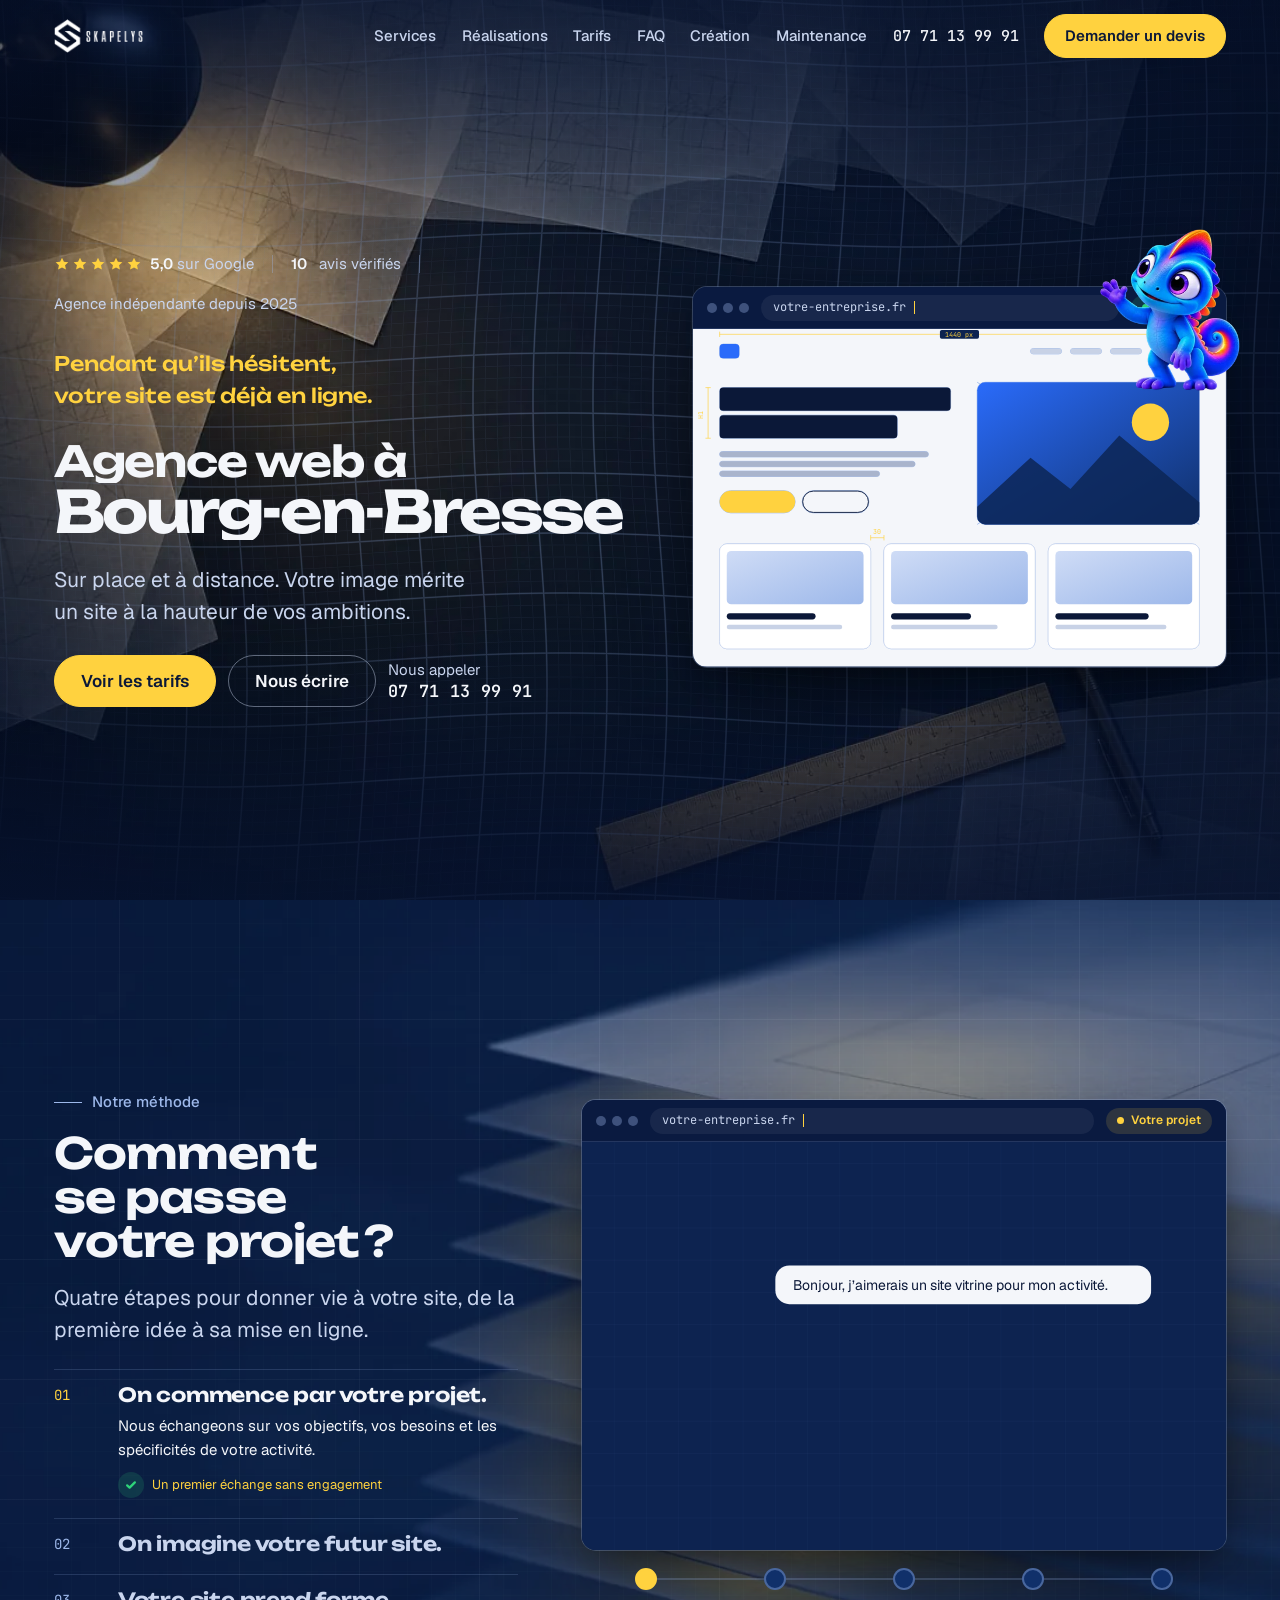
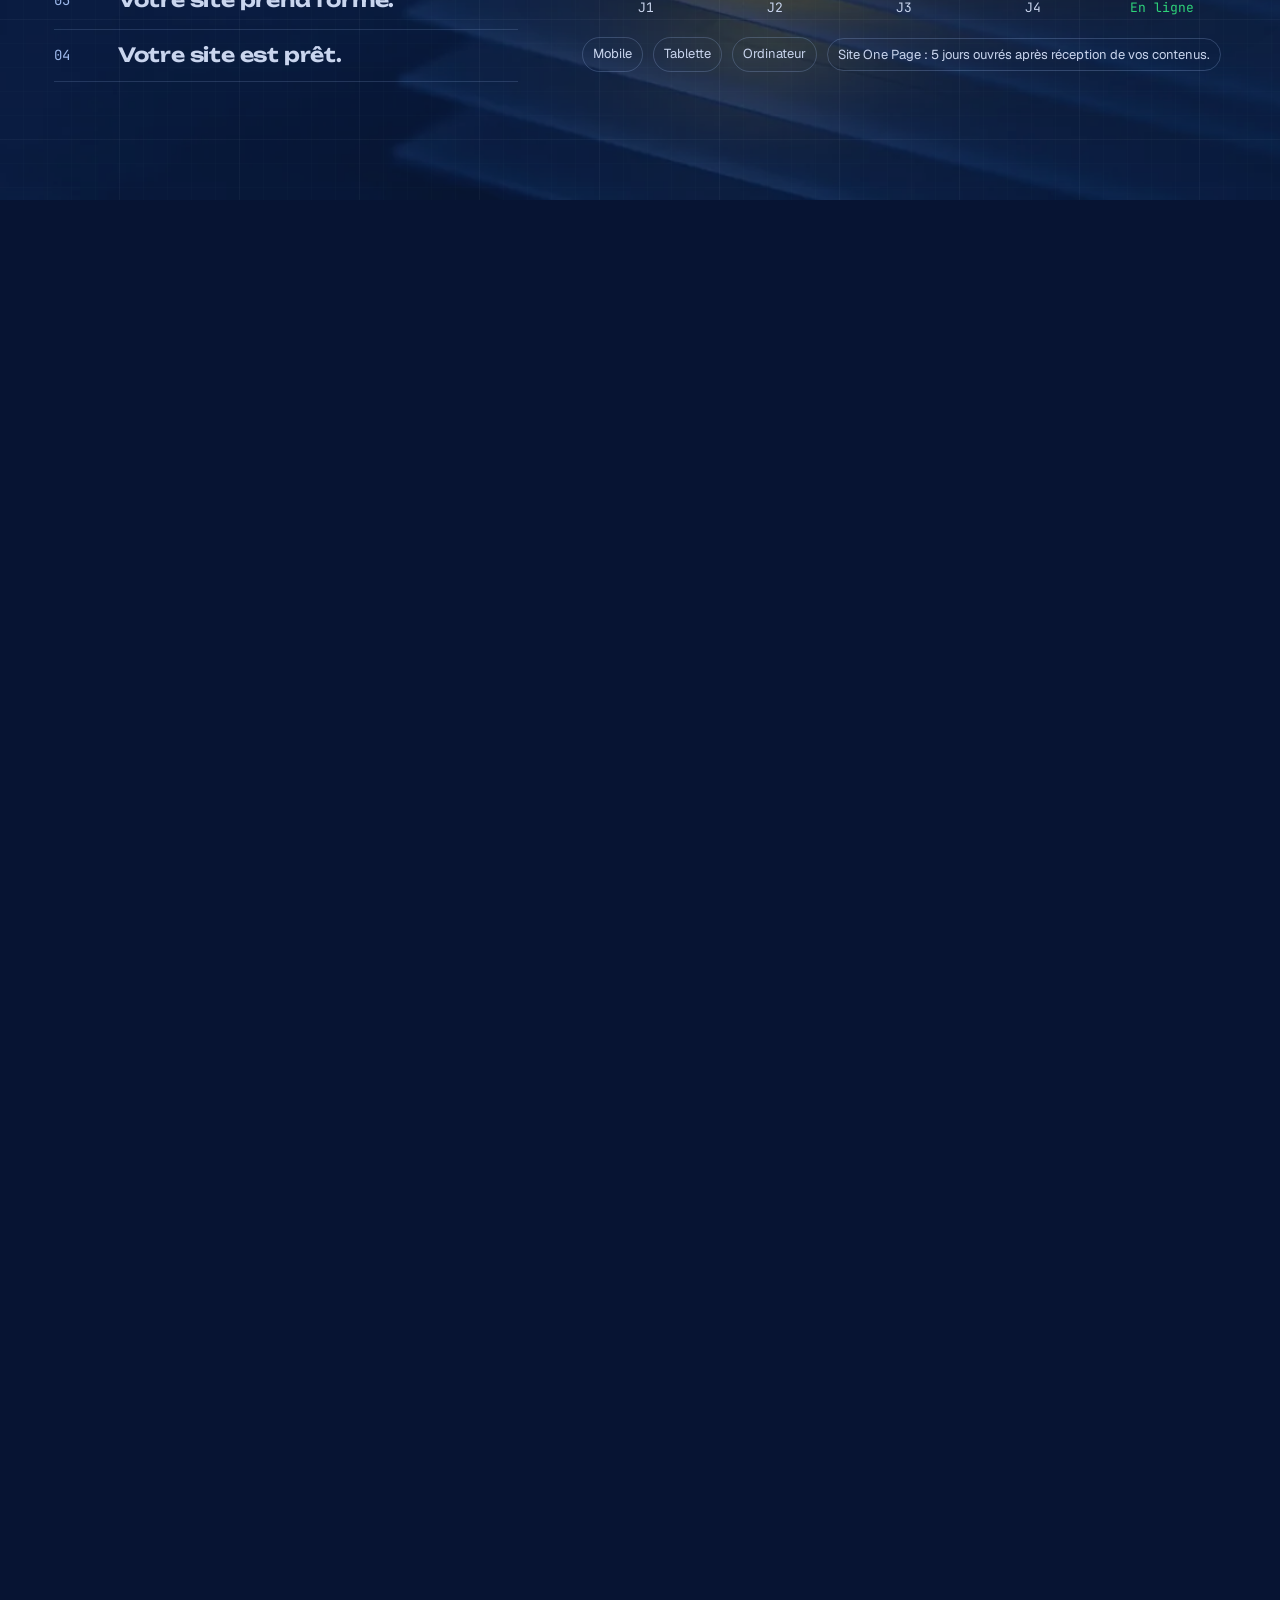
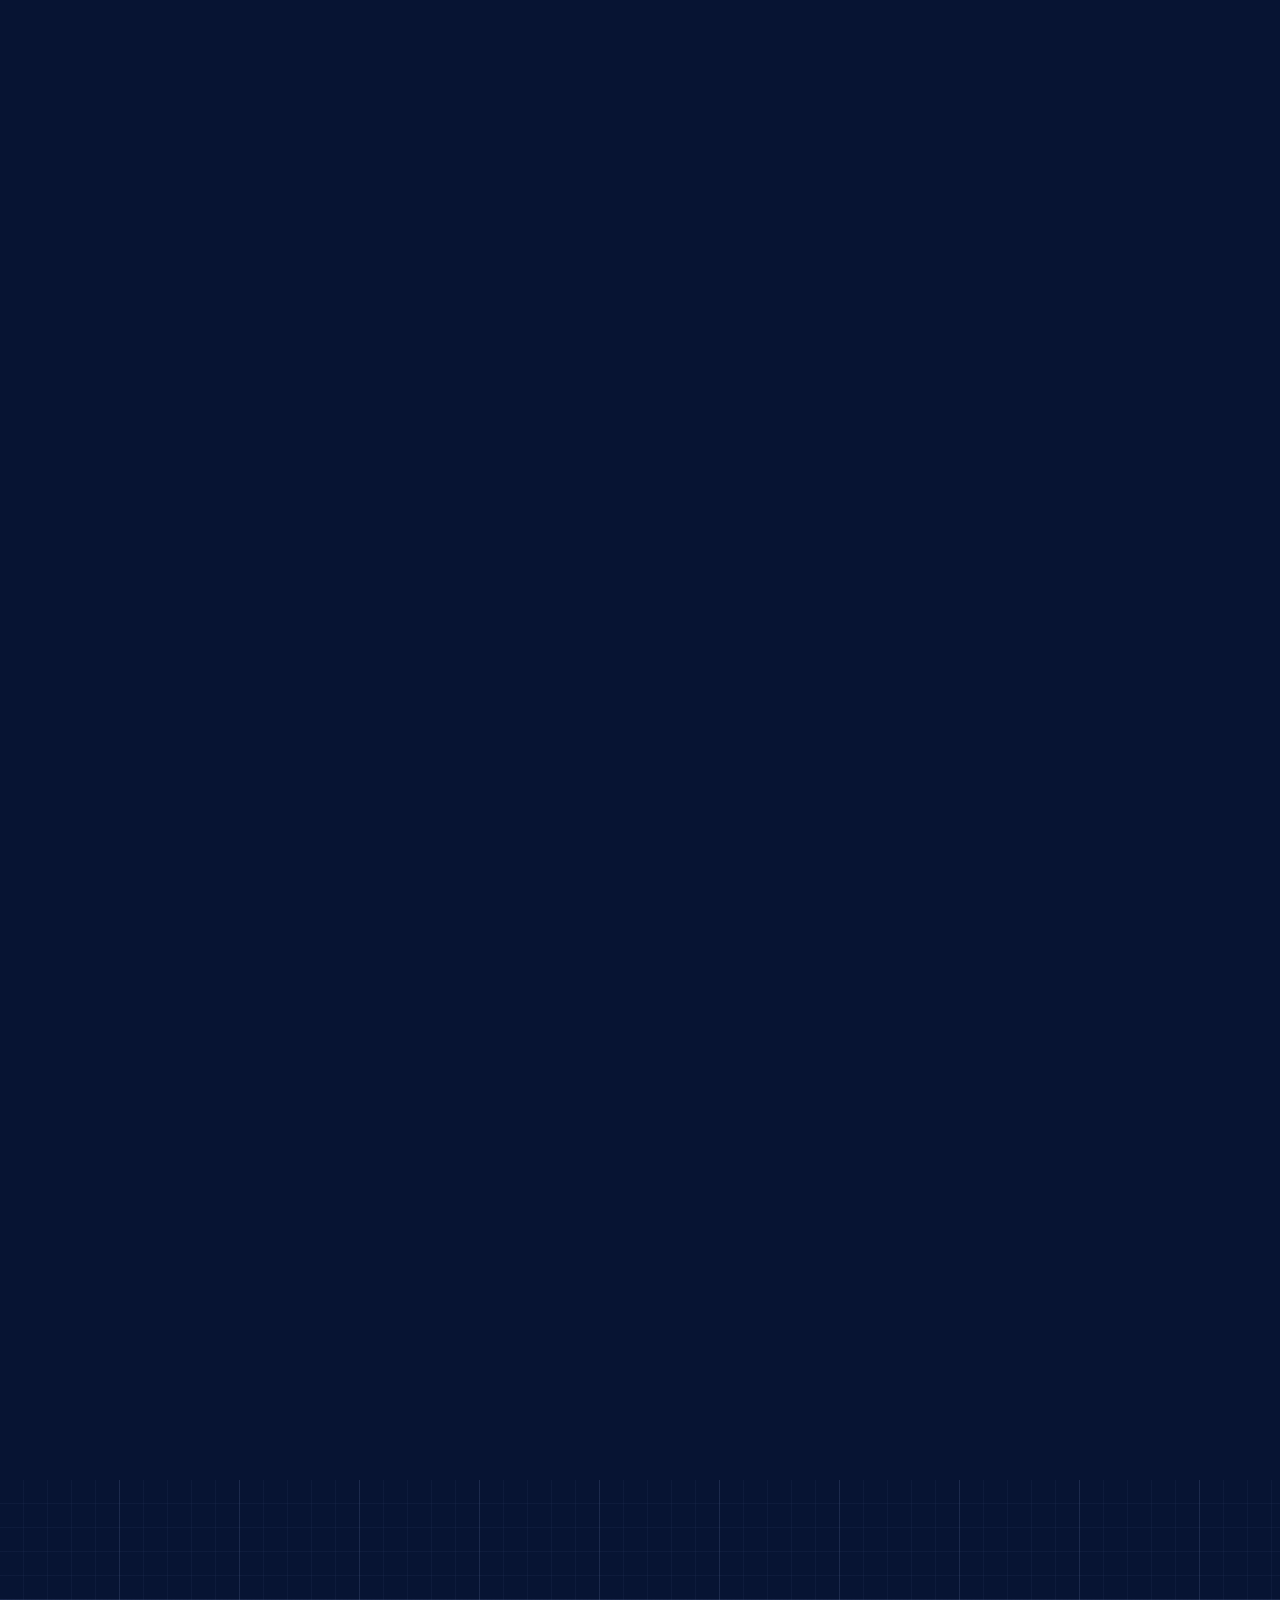
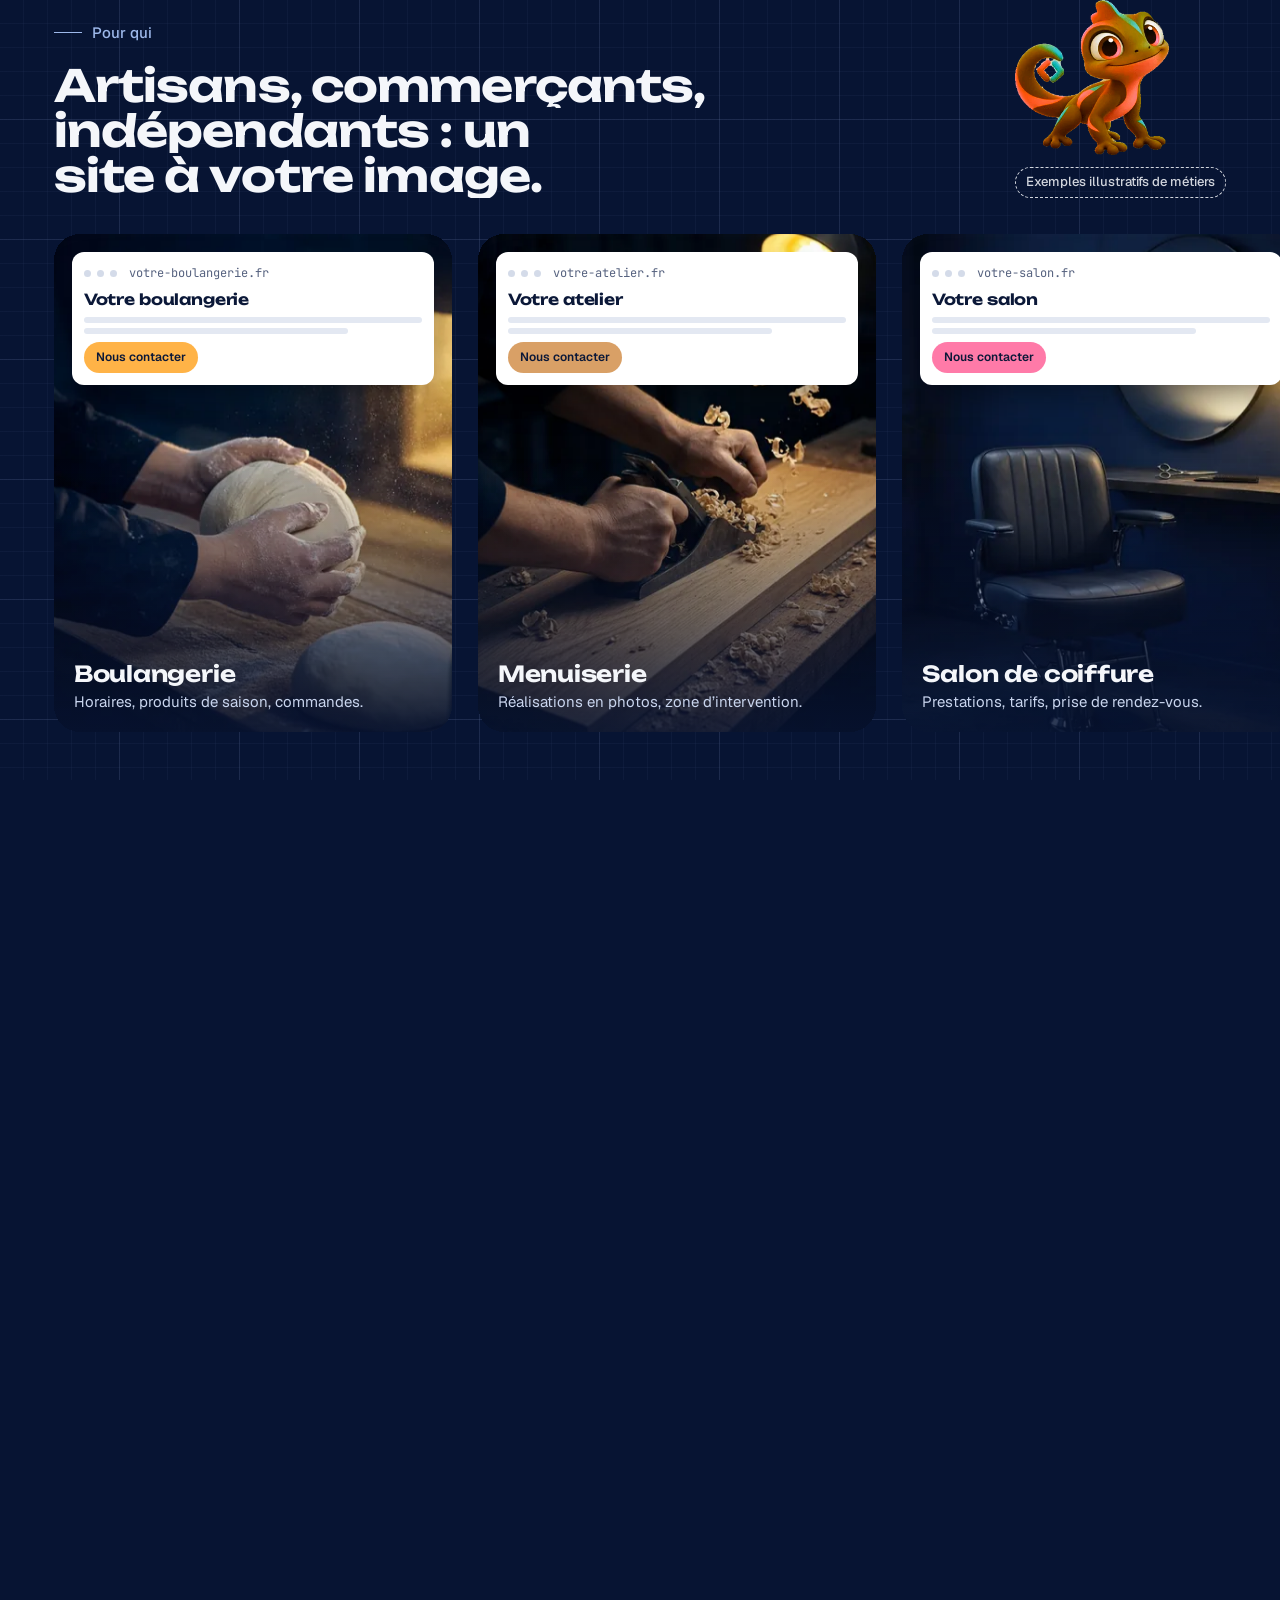
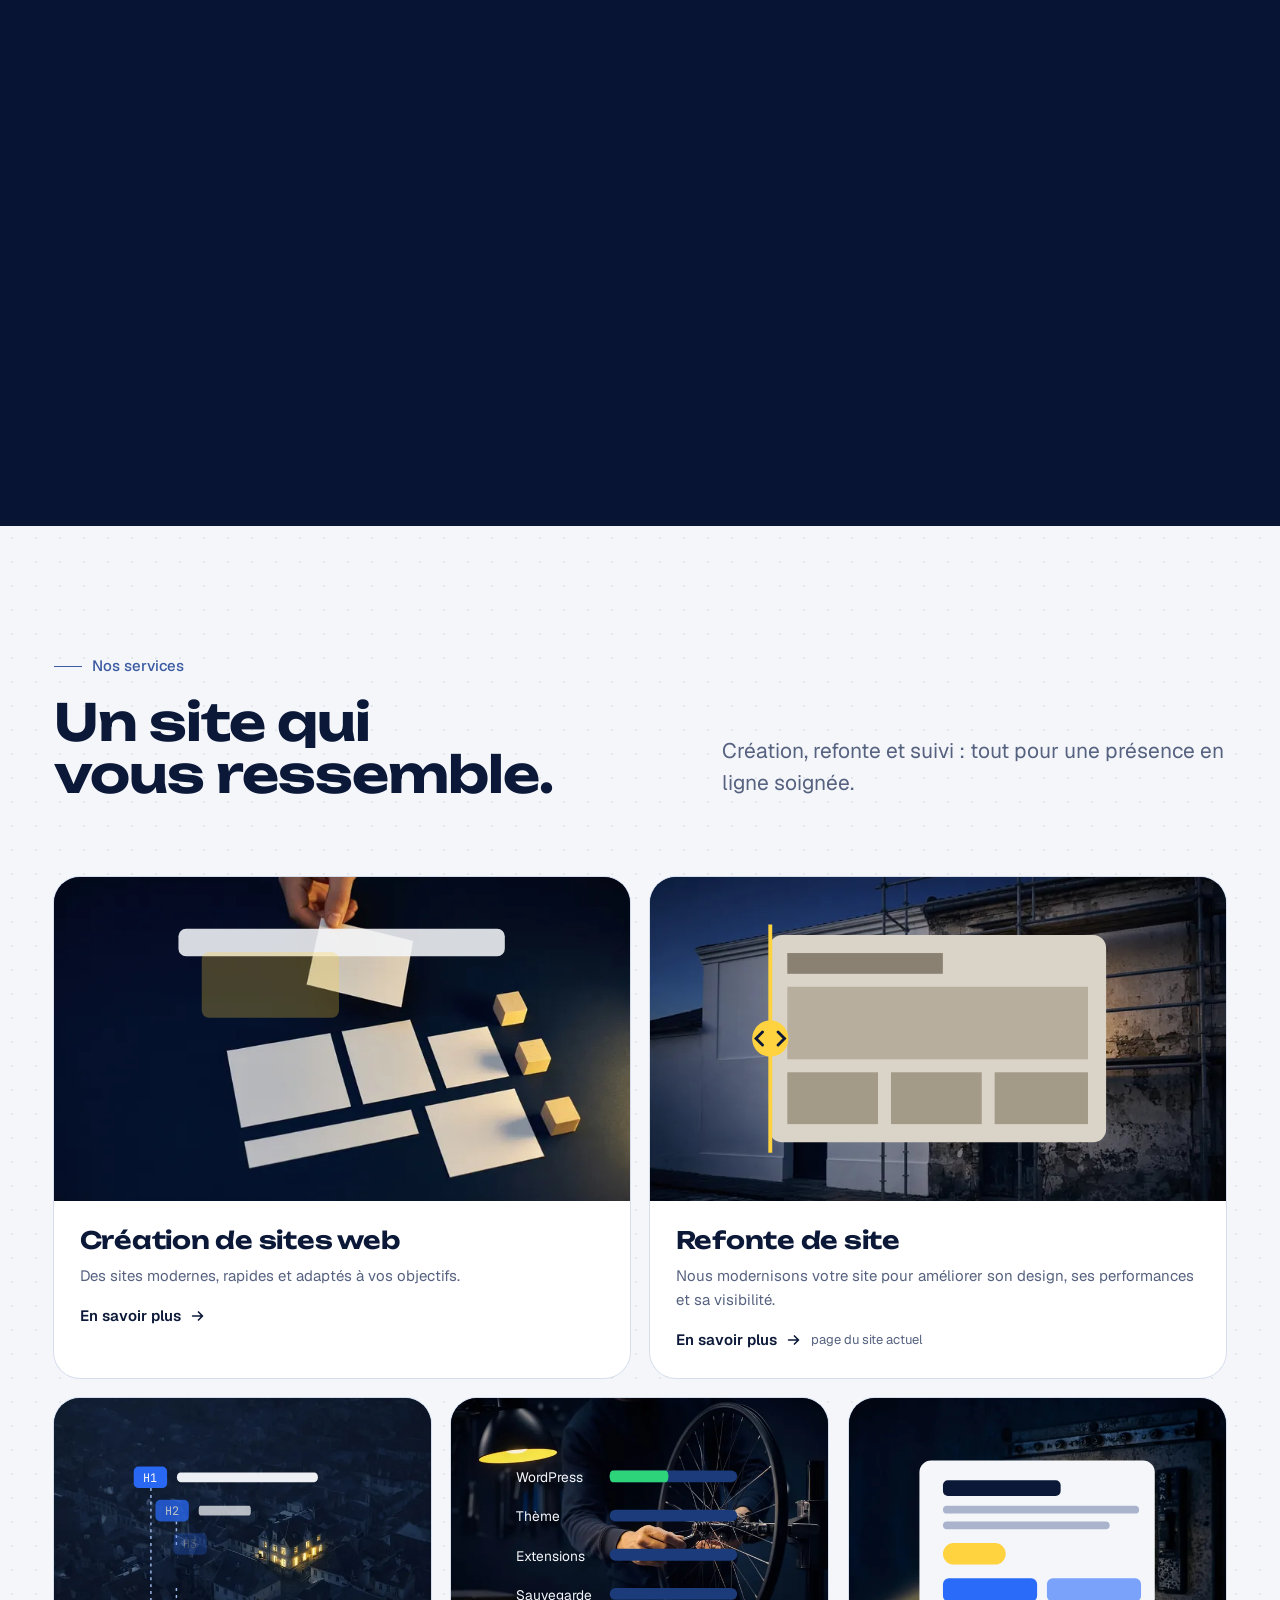
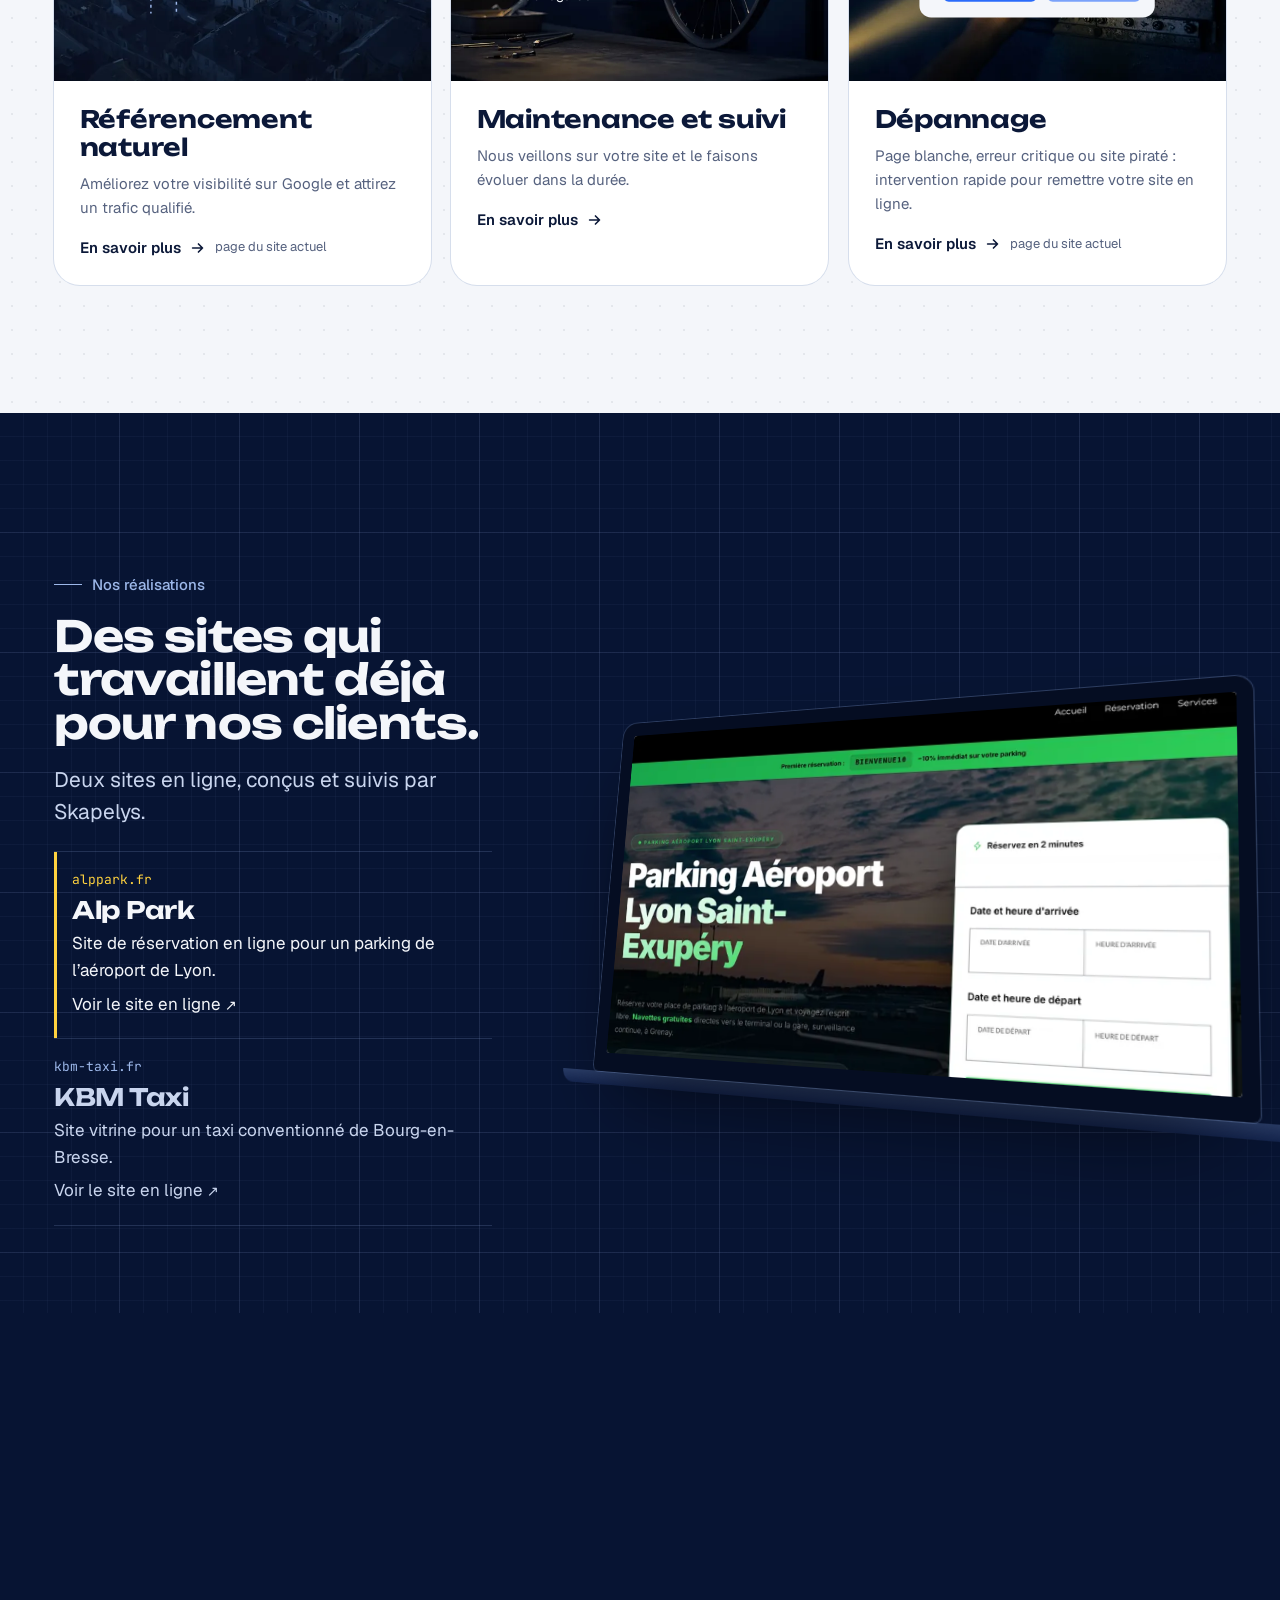
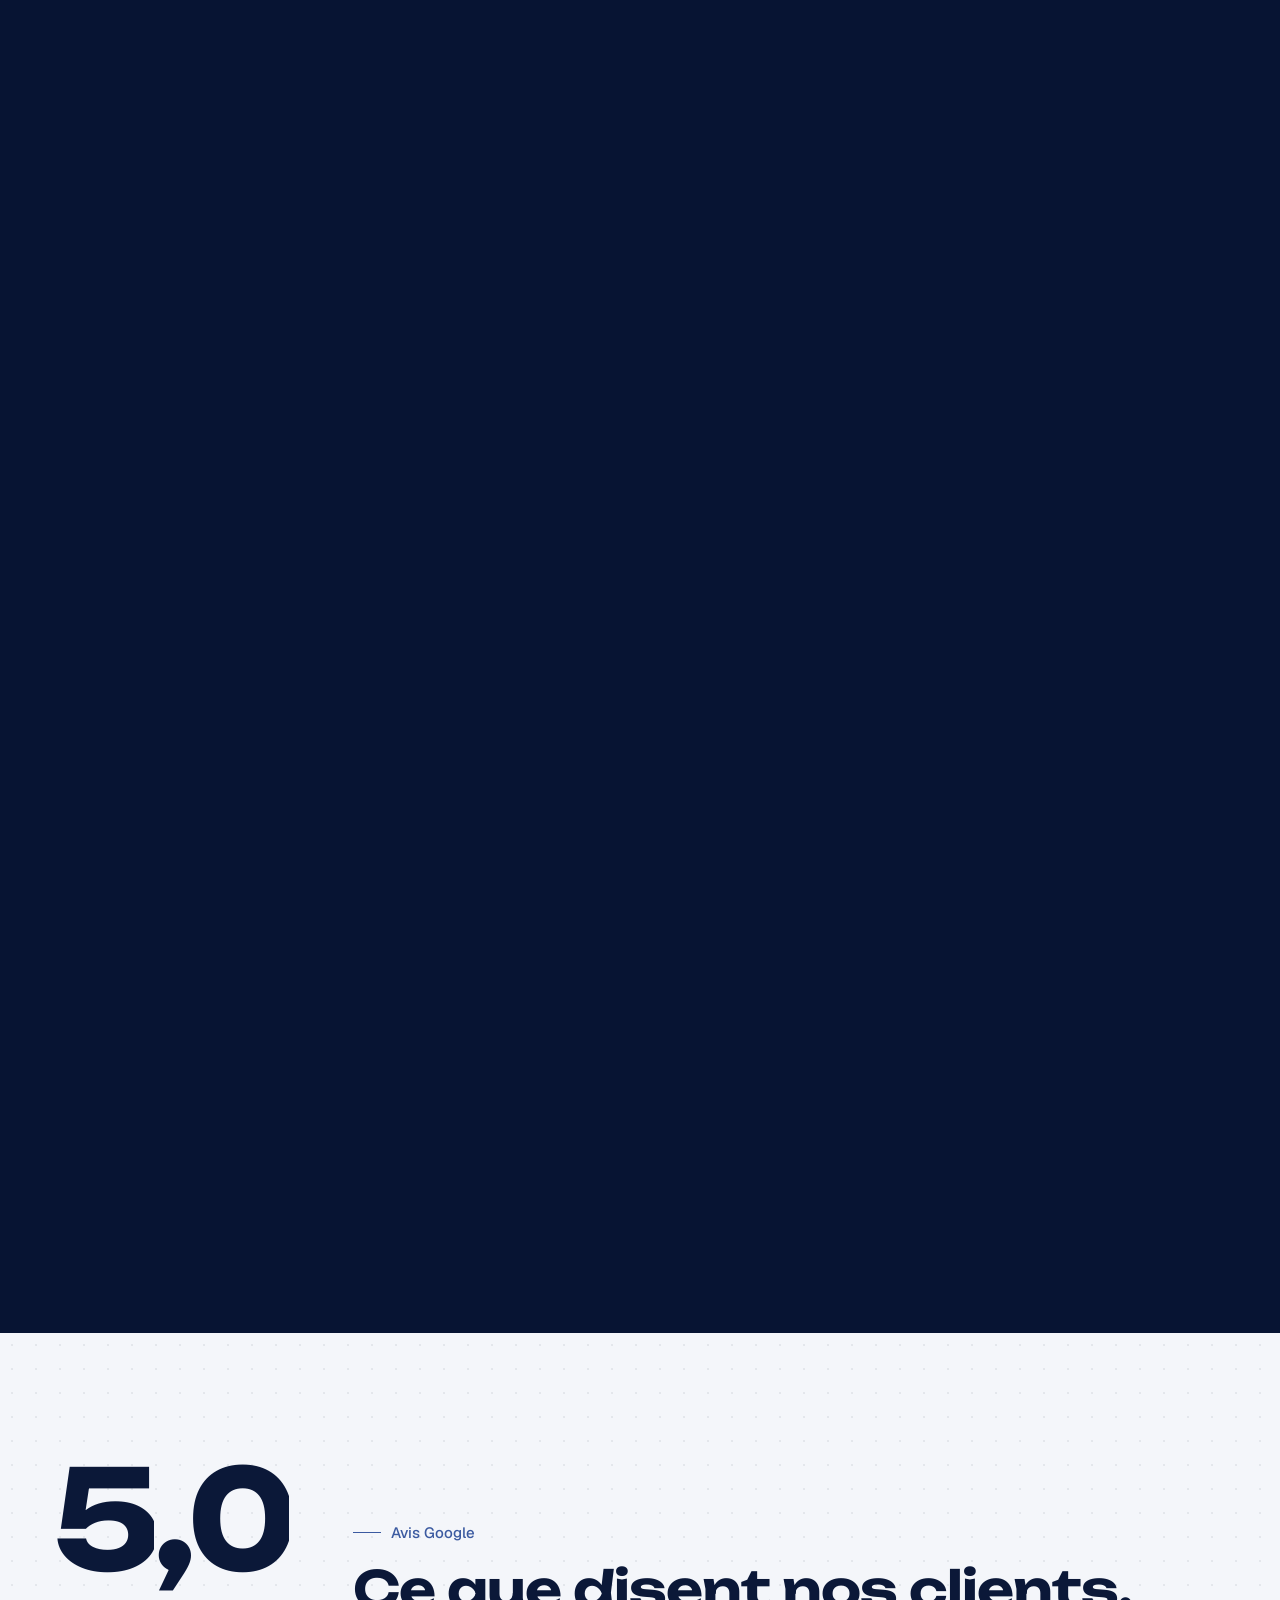
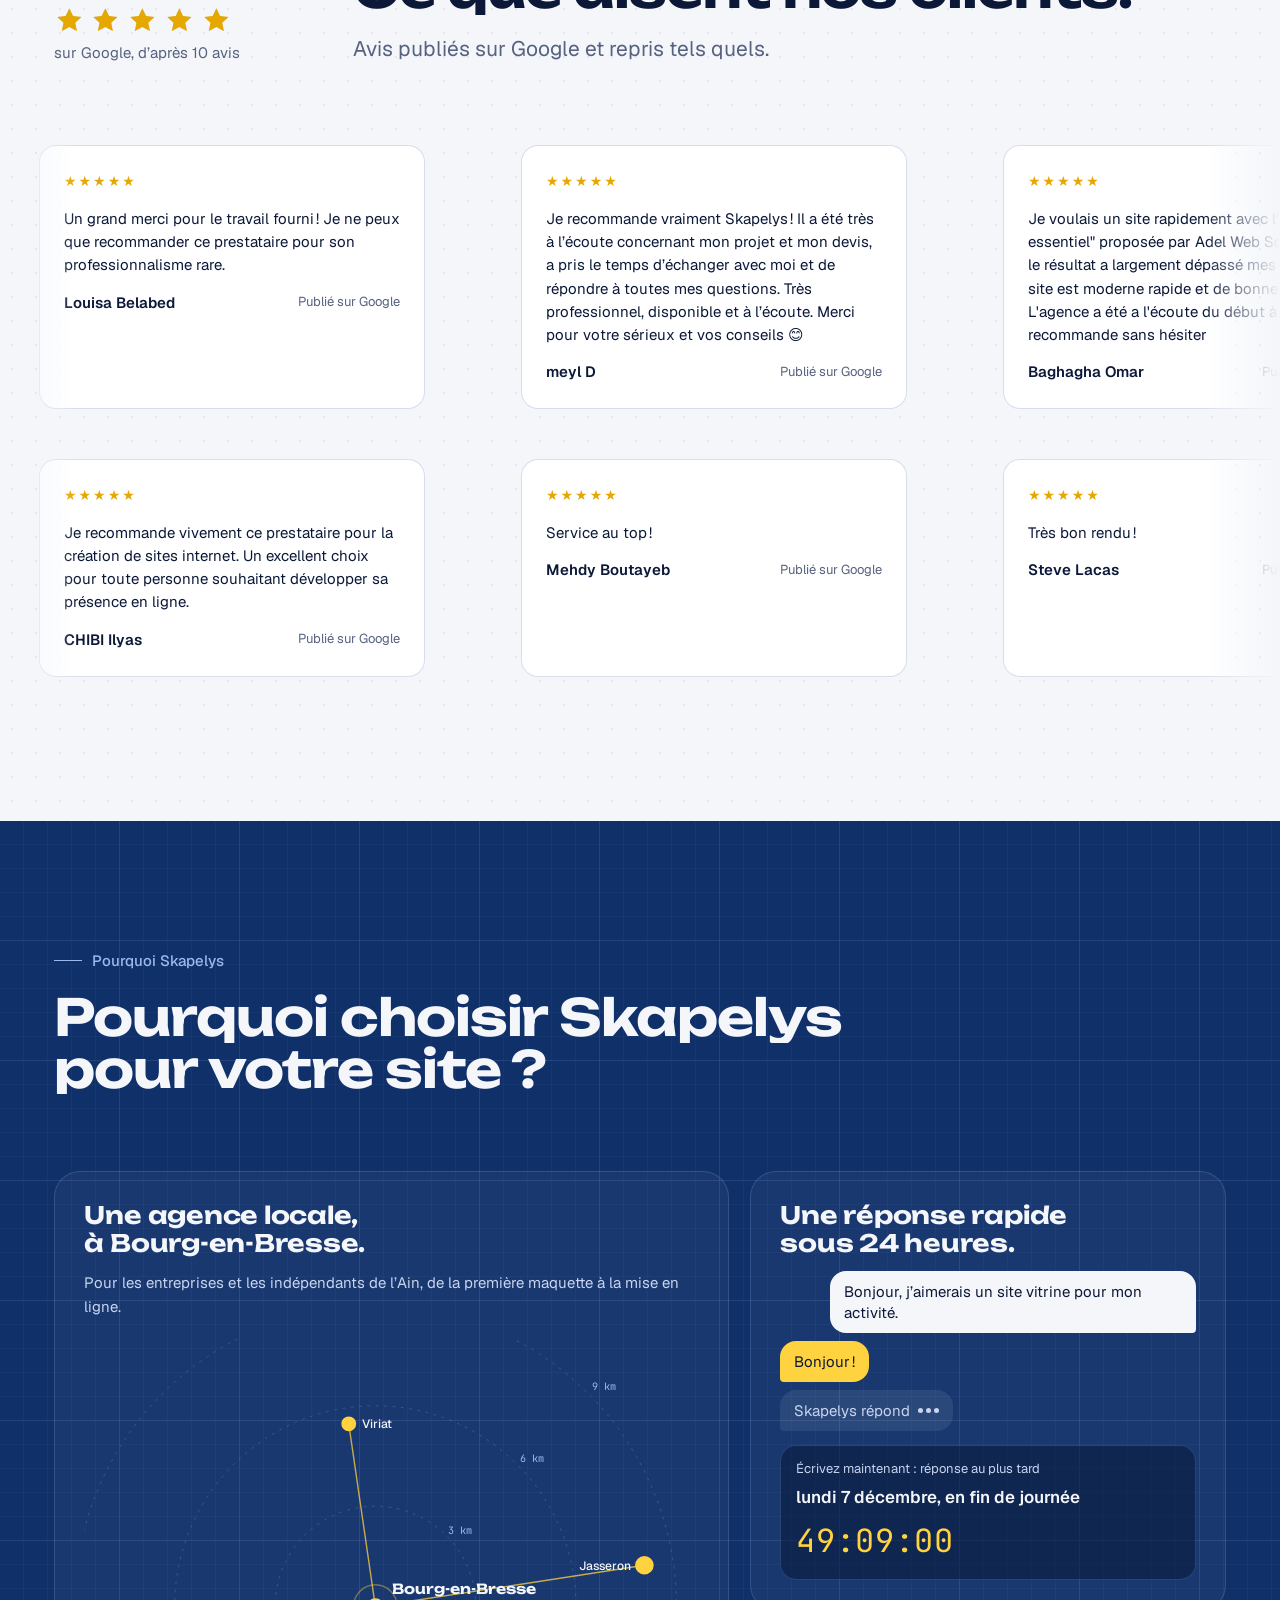
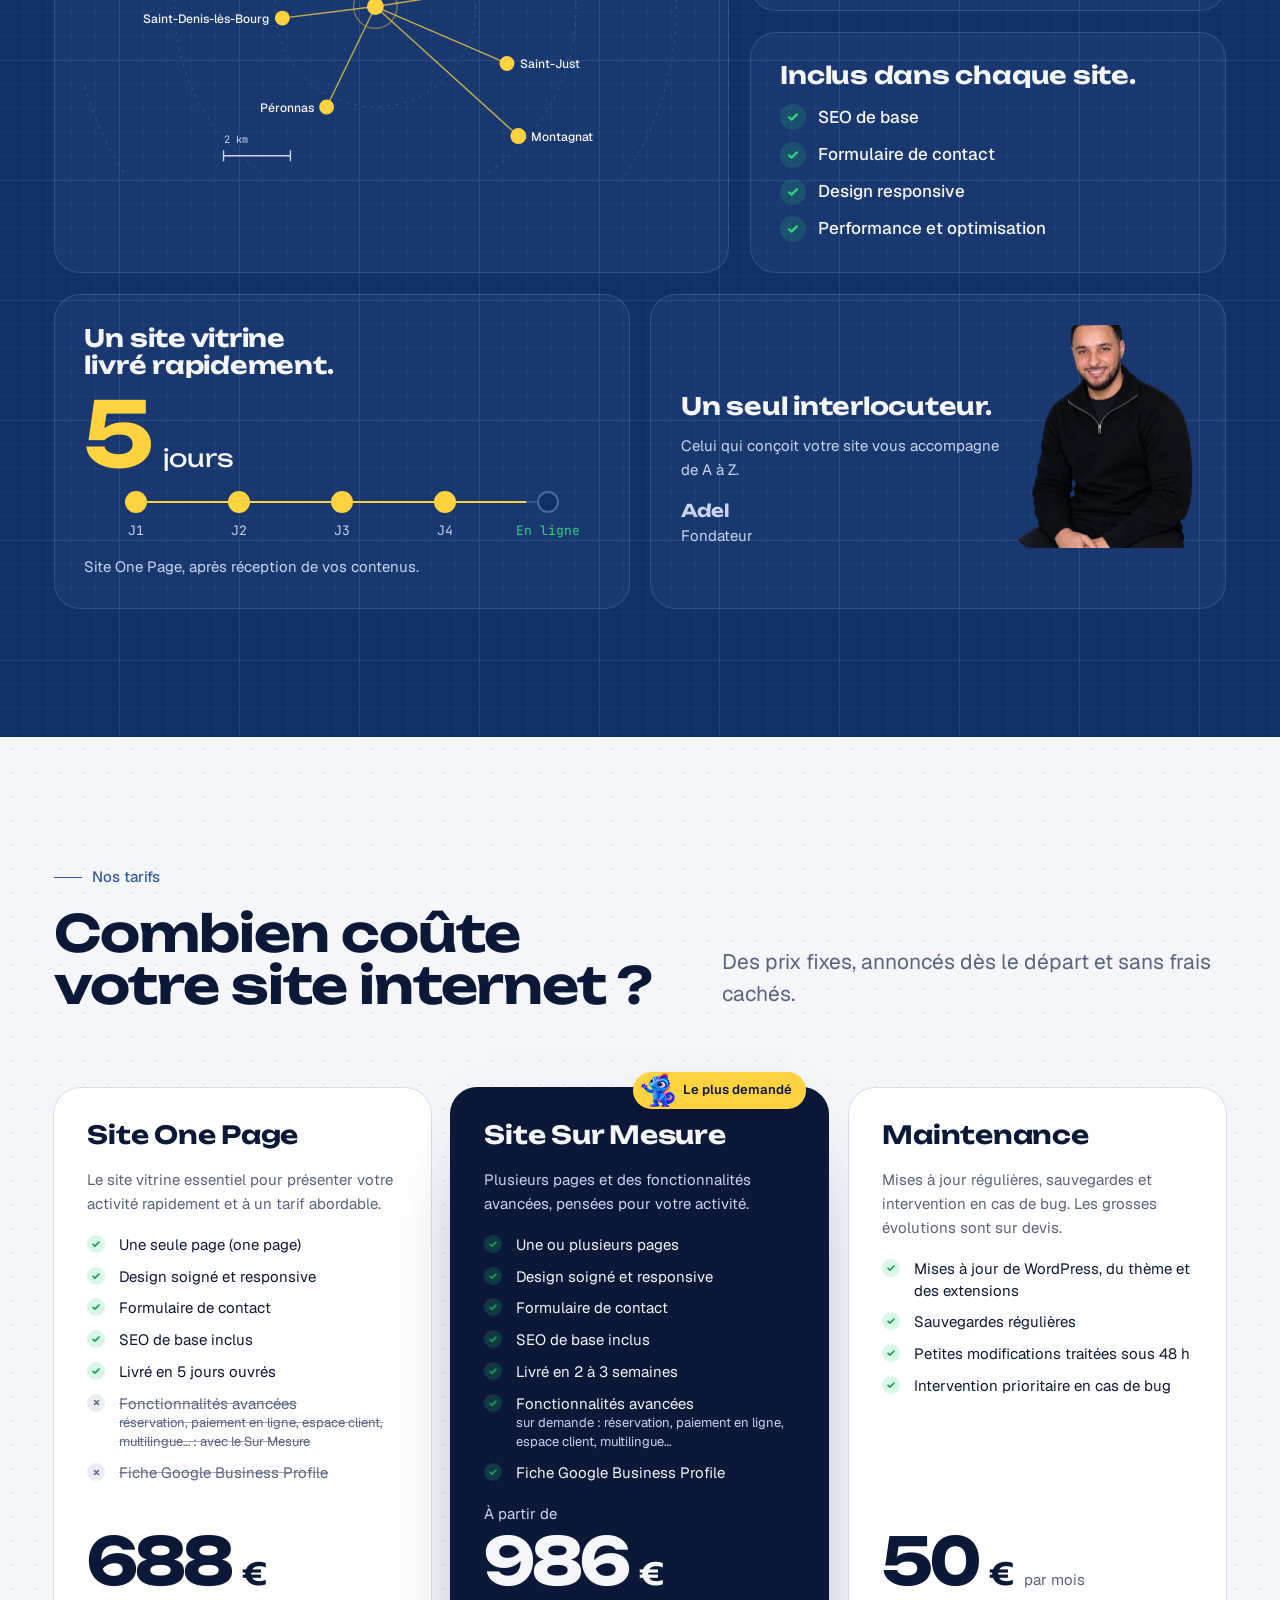
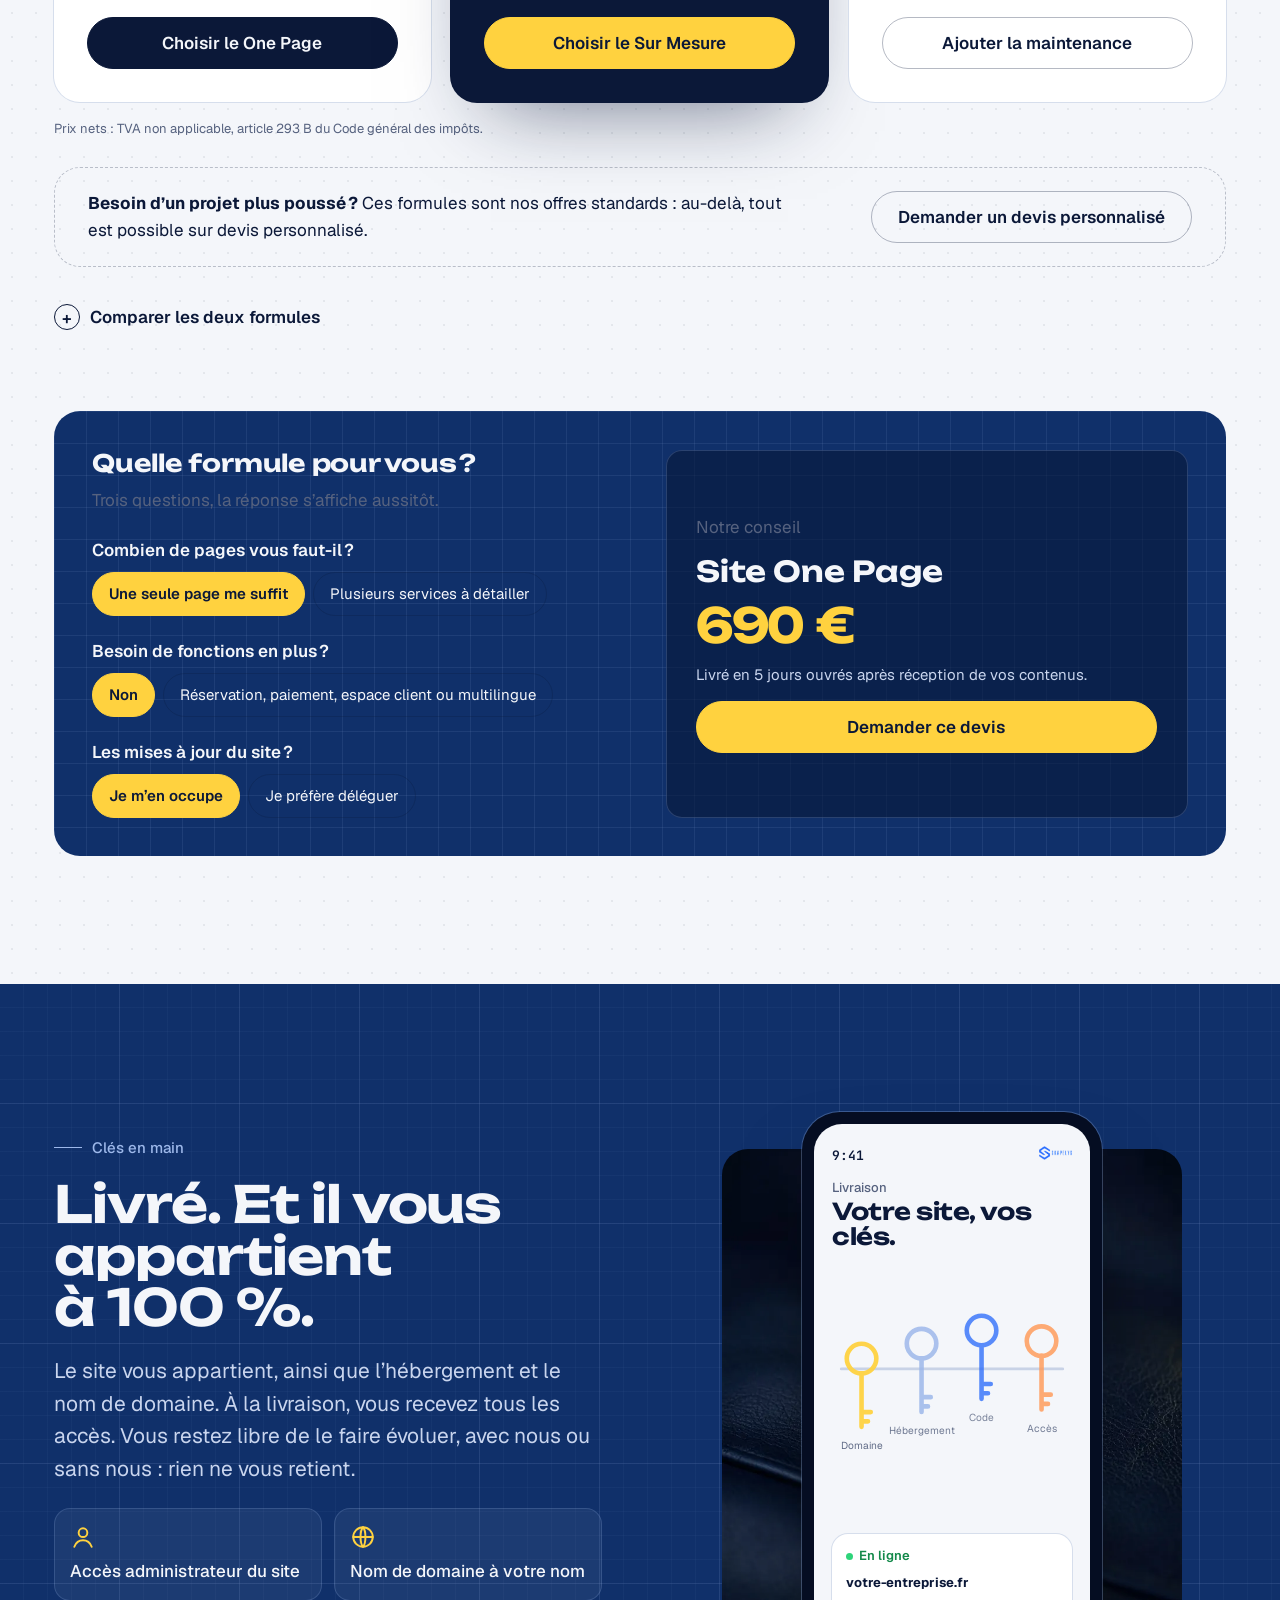
==== index.html @ 57155d77 "Maquette Skapelys v1" ====
<!doctype html>
<html lang="fr" class="no-js intro">
<head>
<meta charset="utf-8">
<meta name="viewport" content="width=device-width, initial-scale=1, viewport-fit=cover">
<title>Agence web à Bourg-en-Bresse et dans l’Ain | Skapelys</title>
<meta name="claude:viewport-fit-sides" content="cover">
<meta name="description" content="Agence web à Bourg-en-Bresse : création de site internet dès 690 €, refonte, référencement et maintenance. Noté 5/5 sur Google. Devis gratuit sous 24 h.">
<meta name="robots" content="noindex, nofollow">
<meta name="theme-color" content="#071433">
<meta property="og:type" content="website">
<meta property="og:locale" content="fr_FR">
<meta property="og:site_name" content="Skapelys">
<meta property="og:title" content="Agence web à Bourg-en-Bresse et dans l’Ain | Skapelys">
<meta property="og:description" content="Agence web à Bourg-en-Bresse : création de site internet dès 690 €, refonte, référencement et maintenance. Noté 5/5 sur Google. Devis gratuit sous 24 h.">
<meta property="og:url" content="https://skapelys-maquette.vercel.app/">
<meta property="og:image" content="https://skapelys-maquette.vercel.app/assets/og/accueil.jpg">
<meta property="og:image:type" content="image/jpeg">
<meta property="og:image:width" content="1200">
<meta property="og:image:height" content="630">
<meta property="og:image:alt" content="Skapelys, agence web à Bourg-en-Bresse : un site en construction dans une fenêtre de navigateur">
<meta name="twitter:card" content="summary_large_image">
<meta name="twitter:title" content="Agence web à Bourg-en-Bresse et dans l’Ain | Skapelys">
<meta name="twitter:description" content="Agence web à Bourg-en-Bresse : création de site internet dès 690 €, refonte, référencement et maintenance. Noté 5/5 sur Google. Devis gratuit sous 24 h.">
<meta name="twitter:image" content="https://skapelys-maquette.vercel.app/assets/og/accueil.jpg">
<link rel="icon" type="image/png" sizes="32x32" href="assets/img/marque/favicon-32.png">
<link rel="icon" type="image/png" sizes="64x64" href="assets/img/marque/favicon-64.png">
<link rel="apple-touch-icon" href="assets/img/marque/apple-touch-icon.png">
<link rel="preload" href="assets/fonts/unbounded.woff2" as="font" type="font/woff2" crossorigin>
<link rel="preload" href="assets/fonts/geist.woff2" as="font" type="font/woff2" crossorigin>
<link rel="stylesheet" href="assets/css/site.css?v=1">
<script>
(function(){var d=document.documentElement;d.classList.remove('no-js');d.classList.add('js','intro');var m='';try{m=localStorage.getItem('sk-motion')||''}catch(e){}var r=window.matchMedia&&matchMedia('(prefers-reduced-motion: reduce)').matches;if(m==='reduce'||(r&&m!=='full')){d.classList.add('motion-reduce');d.classList.remove('intro')}else if(m==='full'){d.classList.add('motion-full')}setTimeout(function(){d.classList.remove('intro')},2900)})();
</script>
<script defer src="assets/vendor/gsap/gsap.min.js"></script>
<script defer src="assets/vendor/gsap/ScrollTrigger.min.js"></script>
<script defer src="assets/vendor/gsap/SplitText.min.js"></script>
<link rel="modulepreload" href="assets/js/main.js?v=1">
<link rel="modulepreload" href="assets/js/modules/core.js?v=1">
<link rel="modulepreload" href="assets/js/modules/sections.js?v=1">
<link rel="modulepreload" href="assets/js/modules/deadline.js?v=1">
<script type="module" src="assets/js/main.js?v=1"></script>
</head>
<body data-page="accueil">
<a class="skip" href="#contenu">Aller au contenu</a>
<div class="curtain" aria-hidden="true"><i></i><i></i><i></i><i></i><i></i></div>
<header class="site-header" id="haut">
  <div class="wrap">
    <a class="brand" href="index.html" aria-label="Skapelys, accueil">
      <img src="assets/img/marque/logo-blanc.webp" alt="Skapelys" width="388" height="147" decoding="async" fetchpriority="high">
    </a>
    <nav class="nav" aria-label="Navigation principale">
      <a href="#services">Services</a><a href="#realisations">Réalisations</a><a href="#tarifs">Tarifs</a><a href="#faq">FAQ</a>
      <a href="creation-site-web-bourg-en-bresse.html">Création</a>
      <a href="maintenance-site-wordpress-bourg-en-bresse.html">Maintenance</a>
      <a class="nav-phone" href="tel:+33771139991">07 71 13 99 91</a>
      <a class="btn" href="#contact" data-magnetic><span class="btn-label">Demander un devis</span></a>
    </nav>
    <button class="burger" type="button" aria-expanded="false" aria-controls="menu-mobile" aria-label="Ouvrir le menu"><span></span><span></span></button>
  </div>
</header>
<div class="mobile-menu" id="menu-mobile" hidden>
  <a href="#services" data-close>Services</a><a href="#realisations" data-close>Réalisations</a><a href="#tarifs" data-close>Tarifs</a><a href="#faq" data-close>FAQ</a>
  <a href="creation-site-web-bourg-en-bresse.html" data-close>Création de site</a>
  <a href="maintenance-site-wordpress-bourg-en-bresse.html" data-close>Maintenance</a>
  <div class="mm-foot">
    <span class="muted">Téléphone</span>
    <a href="tel:+33771139991" class="cote">07 71 13 99 91</a>
    <a class="btn" href="#contact" data-close><span class="btn-label">Demander un devis</span></a>
  </div>
</div>
<nav class="action-bar" aria-label="Contact rapide">
  <a href="tel:+33771139991">Appeler</a>
  <a href="https://wa.me/33771139991" target="_blank" rel="noopener">WhatsApp</a>
  <a class="primary" href="#contact">Devis gratuit</a>
</nav>
<div class="reticle" aria-hidden="true"><div class="reticle-cross"></div></div>
<div class="reticle-box" aria-hidden="true"></div>
<div class="reticle-label" aria-hidden="true"></div>
<main id="contenu">
<section class="hero" id="ouverture" aria-labelledby="hero-titre" data-hero>
  <div class="hero-bg"><picture><source media="(max-width: 700px)" srcset="assets/img/grok/accueil-ouverture-mobile-480.webp 480w, assets/img/grok/accueil-ouverture-mobile-784.webp 784w" sizes="100vw" width="784" height="1168"><img src="assets/img/grok/accueil-ouverture-1168.webp" alt="" width="1168" height="784" decoding="async" srcset="assets/img/grok/accueil-ouverture-760.webp 760w, assets/img/grok/accueil-ouverture-1168.webp 1168w" sizes="100vw" fetchpriority="high"></picture></div>
  <div class="hero-fallback" aria-hidden="true"></div>
  <div class="hero-gl" aria-hidden="true" data-gl></div>
  <div class="hero-vignette" aria-hidden="true"></div>
  <div class="wrap">
    <div class="hero-copy">
      <div class="proof" data-intro>
        <span class="proof-item"><span class="stars" aria-hidden="true"><svg viewBox="0 0 24 24" aria-hidden="true" width="16" height="16"><path fill="currentColor" d="M12 2.6l2.9 6 6.6.8-4.9 4.5 1.3 6.5L12 17.2l-5.9 3.2 1.3-6.5L2.5 9.4l6.6-.8z"/></svg><svg viewBox="0 0 24 24" aria-hidden="true" width="16" height="16"><path fill="currentColor" d="M12 2.6l2.9 6 6.6.8-4.9 4.5 1.3 6.5L12 17.2l-5.9 3.2 1.3-6.5L2.5 9.4l6.6-.8z"/></svg><svg viewBox="0 0 24 24" aria-hidden="true" width="16" height="16"><path fill="currentColor" d="M12 2.6l2.9 6 6.6.8-4.9 4.5 1.3 6.5L12 17.2l-5.9 3.2 1.3-6.5L2.5 9.4l6.6-.8z"/></svg><svg viewBox="0 0 24 24" aria-hidden="true" width="16" height="16"><path fill="currentColor" d="M12 2.6l2.9 6 6.6.8-4.9 4.5 1.3 6.5L12 17.2l-5.9 3.2 1.3-6.5L2.5 9.4l6.6-.8z"/></svg><svg viewBox="0 0 24 24" aria-hidden="true" width="16" height="16"><path fill="currentColor" d="M12 2.6l2.9 6 6.6.8-4.9 4.5 1.3 6.5L12 17.2l-5.9 3.2 1.3-6.5L2.5 9.4l6.6-.8z"/></svg></span><span><strong>5,0</strong> sur Google</span></span>
        <span class="proof-sep" aria-hidden="true"></span>
        <span class="proof-item"><strong>10</strong>&nbsp;avis vérifiés</span>
        <span class="proof-sep" aria-hidden="true"></span>
        <span class="proof-item">Agence indépendante depuis 2025</span>
      </div>
      <p class="kicker" data-intro>Pendant qu’ils hésitent, votre site est déjà en ligne.</p>
      <h1 id="hero-titre"><span class="h1-main" data-hero-title><span class="h1-a">Agence web à</span> <span class="h1-b"><span class="nw">Bourg-en-Bresse</span></span></span><span class="h1-sub" data-intro>Sur place et à distance. Votre image mérite un site à la hauteur de vos ambitions.</span></h1>
      <div class="btn-row" data-intro>
        <a class="btn" href="#tarifs" data-magnetic><span class="btn-label">Voir les tarifs</span></a>
        <a class="btn btn--line" href="#contact" data-magnetic><span class="btn-label">Nous écrire</span></a>
        <span class="phone-inline"><span class="muted">Nous appeler</span><strong>07 71 13 99 91</strong></span>
      </div>
    </div>
    <div class="hero-visual" data-intro-visual>
      <div class="browser" data-browser="hero">
  <div class="browser-bar"><div class="browser-dots" aria-hidden="true"><i></i><i></i><i></i></div>
    <div class="browser-url"><span class="url-text">votre-entreprise.fr</span><span class="caret" aria-hidden="true"></span></div>
    <span class="browser-status is-live" aria-live="polite"><i aria-hidden="true"></i><span class="st-text">En ligne</span></span></div>
  <div class="browser-view"><svg class="site-svg" viewBox="0 0 1200 760" role="img" aria-label="Maquette d’un site en construction : grille, plan filaire puis site terminé">
<defs>
  <linearGradient id="hg-hero" x1="0" y1="0" x2="1" y2="1"><stop offset="0" stop-color="#2a6bfa"/><stop offset="1" stop-color="#10306a"/></linearGradient>
  <linearGradient id="cg-hero" x1="0" y1="0" x2="1" y2="1"><stop offset="0" stop-color="#cfdcf6"/><stop offset="1" stop-color="#9db8ea"/></linearGradient>
</defs>
<rect class="s-bg" width="1200" height="760" fill="#0d2350"/>
<path class="s-grid" d="M60 0V760M120 0V760M180 0V760M240 0V760M300 0V760M360 0V760M420 0V760M480 0V760M540 0V760M600 0V760M660 0V760M720 0V760M780 0V760M840 0V760M900 0V760M960 0V760M1020 0V760M1080 0V760M1140 0V760M0 40H1200M0 100H1200M0 160H1200M0 220H1200M0 280H1200M0 340H1200M0 400H1200M0 460H1200M0 520H1200M0 580H1200M0 640H1200M0 700H1200" stroke="#9db8ea" stroke-opacity=".16" stroke-width="1" fill="none"/>
<g class="s-paper"><rect width="1200" height="760" fill="#f4f6fa"/></g>
<g class="s-wire" fill="none" stroke="#9db8ea" stroke-width="2">
  <rect pathLength="1" x="60" y="34" width="44" height="32" rx="8"/>
  <rect pathLength="1" x="760" y="44" width="70" height="12" rx="6"/><rect pathLength="1" x="850" y="44" width="70" height="12" rx="6"/><rect pathLength="1" x="940" y="44" width="70" height="12" rx="6"/>
  <rect pathLength="1" x="1036" y="34" width="104" height="32" rx="16"/>
  <rect pathLength="1" x="60" y="132" width="520" height="52" rx="8"/><rect pathLength="1" x="60" y="194" width="400" height="52" rx="8"/>
  <rect pathLength="1" x="60" y="276" width="470" height="12" rx="6"/><rect pathLength="1" x="60" y="298" width="440" height="12" rx="6"/><rect pathLength="1" x="60" y="320" width="360" height="12" rx="6"/>
  <rect pathLength="1" x="60" y="364" width="170" height="50" rx="25"/><rect pathLength="1" x="246" y="364" width="150" height="50" rx="25"/>
  <rect pathLength="1" x="640" y="120" width="500" height="320" rx="18"/><path pathLength="1" d="M640 120L1140 440M1140 120L640 440"/>
  <rect pathLength="1" x="60" y="484" width="340" height="236" rx="16"/><rect pathLength="1" x="430" y="484" width="340" height="236" rx="16"/><rect pathLength="1" x="800" y="484" width="340" height="236" rx="16"/>
</g>
<g class="s-fill">
  <rect class="sf" x="60" y="34" width="44" height="32" rx="8" fill="#2a6bfa"/>
  <rect class="sf" x="760" y="44" width="70" height="12" rx="6" fill="#c8d2e6"/><rect class="sf" x="850" y="44" width="70" height="12" rx="6" fill="#c8d2e6"/><rect class="sf" x="940" y="44" width="70" height="12" rx="6" fill="#c8d2e6"/>
  <rect class="sf" x="1036" y="34" width="104" height="32" rx="16" fill="#0b1838"/>
  <rect class="sf" x="60" y="132" width="520" height="52" rx="8" fill="#0b1838"/><rect class="sf" x="60" y="194" width="400" height="52" rx="8" fill="#0b1838"/>
  <rect class="sf" x="60" y="276" width="470" height="12" rx="6" fill="#a9b4cc"/><rect class="sf" x="60" y="298" width="440" height="12" rx="6" fill="#a9b4cc"/><rect class="sf" x="60" y="320" width="360" height="12" rx="6" fill="#a9b4cc"/>
  <rect class="sf" x="60" y="364" width="170" height="50" rx="25" fill="#ffd23f"/><rect class="sf" x="247" y="365" width="148" height="48" rx="24" fill="none" stroke="#0b1838" stroke-width="2"/>
  <g class="sf"><rect x="640" y="120" width="500" height="320" rx="18" fill="url(#hg-hero)"/><circle cx="1030" cy="210" r="42" fill="#ffd23f"/><path d="M640 400l120-110 90 70 110-120 180 150v32a18 18 0 0 1-18 18H658a18 18 0 0 1-18-18z" fill="#0c2656" opacity=".85"/></g>
  <g class="sf"><rect x="60" y="484" width="340" height="236" rx="16" fill="#fff" stroke="#d6deec"/><rect x="76" y="500" width="308" height="120" rx="10" fill="url(#cg-hero)"/><rect x="76" y="640" width="200" height="14" rx="7" fill="#0b1838"/><rect x="76" y="666" width="260" height="10" rx="5" fill="#c8d2e6"/></g>
  <g class="sf"><rect x="430" y="484" width="340" height="236" rx="16" fill="#fff" stroke="#d6deec"/><rect x="446" y="500" width="308" height="120" rx="10" fill="url(#cg-hero)"/><rect x="446" y="640" width="180" height="14" rx="7" fill="#0b1838"/><rect x="446" y="666" width="240" height="10" rx="5" fill="#c8d2e6"/></g>
  <g class="sf"><rect x="800" y="484" width="340" height="236" rx="16" fill="#fff" stroke="#d6deec"/><rect x="816" y="500" width="308" height="120" rx="10" fill="url(#cg-hero)"/><rect x="816" y="640" width="210" height="14" rx="7" fill="#0b1838"/><rect x="816" y="666" width="250" height="10" rx="5" fill="#c8d2e6"/></g>
</g>
<g class="s-cotes" opacity="0" font-family="JetBrains Mono, monospace" font-size="15" fill="#ffd23f">
  <path d="M60 12H1140M60 6v12M1140 6v12" stroke="#ffd23f" stroke-width="1.5"/>
  <rect x="556" y="2" width="88" height="20" rx="4" fill="#0d2350"/><text x="600" y="17" text-anchor="middle">1440 px</text>
  <path d="M34 132V246M28 132h12M28 246h12" stroke="#ffd23f" stroke-width="1.5"/>
  <text x="22" y="194" text-anchor="middle" transform="rotate(-90 22 194)">H1</text>
  <path d="M400 470h30M400 464v12M430 464v12" stroke="#ffd23f" stroke-width="1.5"/>
  <text x="415" y="462" text-anchor="middle">30</text>
</g>
<g class="s-chat" opacity="0" font-family="Geist, Arial, sans-serif" font-size="26">
  <rect x="360" y="230" width="700" height="72" rx="26" fill="#f4f6fa"/>
  <text x="392" y="275" fill="#0b1838">Bonjour, j’aimerais un site vitrine pour mon activité.</text>
  <rect x="140" y="326" width="200" height="64" rx="24" fill="#ffd23f"/>
  <text x="172" y="367" fill="#0b1838" font-weight="600">Bonjour !</text>
  <rect class="s-typing" x="140" y="410" width="300" height="60" rx="24" fill="#1b3b7a"/>
  <text class="s-typing" x="172" y="448" fill="#c9d5ee">Skapelys répond…</text>
</g>
</svg></div>
  
</div>
      <div class="mascot-peek" data-mascot><img src="assets/img/mascotte/mascotte-coucou-240.webp" alt="La mascotte caméléon de Skapelys salue" width="240" height="277" decoding="async"></div>
    </div>
  </div>
</section><section class="band band--plan chantier" id="methode" aria-labelledby="methode-titre" data-chantier>
  <div class="chantier-pin">
    <div class="chantier-bg"><img src="assets/img/grok/accueil-chantier-calque-1168.webp" alt="" width="1168" height="784" decoding="async" loading="lazy" srcset="assets/img/grok/accueil-chantier-calque-760.webp 760w, assets/img/grok/accueil-chantier-calque-1168.webp 1168w" sizes="100vw"></div>
    <div class="wrap">
      <div class="chantier-text">
        <div class="sec-head" style="margin-bottom:0">
          <span class="eyebrow">Notre méthode</span>
          <h2 id="methode-titre">Comment se passe votre projet ?</h2>
          <p class="lead">Quatre étapes pour donner vie à votre site, de la première idée à sa mise en ligne.</p>
        </div>
        <ol class="steps"><li class="step is-active" data-step-i="0"><h3>On commence par votre projet.</h3><div class="step-body"><div><p>Nous échangeons sur vos objectifs, vos besoins et les spécificités de votre activité.</p><span class="step-proof"><span class="check" aria-hidden="true"><svg viewBox="0 0 16 16"><path d="M3.6 8.4l2.8 2.6L12.4 5"/></svg></span>Un premier échange sans engagement</span></div></div></li><li class="step" data-step-i="1"><h3>On imagine votre futur site.</h3><div class="step-body"><div><p>Nous définissons la structure, les contenus et une direction visuelle adaptée à votre image.</p><span class="step-proof"><span class="check" aria-hidden="true"><svg viewBox="0 0 16 16"><path d="M3.6 8.4l2.8 2.6L12.4 5"/></svg></span>Vous validez la maquette avant le développement</span></div></div></li><li class="step" data-step-i="2"><h3>Votre site prend forme.</h3><div class="step-body"><div><p>Nous intégrons les contenus et développons un site responsive, rapide et optimisé pour le référencement.</p><span class="step-proof"><span class="check" aria-hidden="true"><svg viewBox="0 0 16 16"><path d="M3.6 8.4l2.8 2.6L12.4 5"/></svg></span>Testé sur mobile, tablette et ordinateur</span></div></div></li><li class="step" data-step-i="3"><h3>Votre site est prêt.</h3><div class="step-body"><div><p>Après les vérifications finales, votre site est publié. Vous récupérez vos accès et pouvez le faire évoluer.</p><span class="step-proof"><span class="check" aria-hidden="true"><svg viewBox="0 0 16 16"><path d="M3.6 8.4l2.8 2.6L12.4 5"/></svg></span>Votre site, vos accès, votre autonomie</span></div></div></li></ol>
      </div>
      <div class="chantier-visual">
        <div class="browser" data-browser="ch">
  <div class="browser-bar"><div class="browser-dots" aria-hidden="true"><i></i><i></i><i></i></div>
    <div class="browser-url"><span class="url-text">votre-entreprise.fr</span><span class="caret" aria-hidden="true"></span></div>
    <span class="browser-status" aria-live="polite"><i aria-hidden="true"></i><span class="st-text">Votre projet</span></span></div>
  <div class="browser-view"><svg class="site-svg" viewBox="0 0 1200 760" role="img" aria-label="Maquette d’un site en construction : grille, plan filaire puis site terminé">
<defs>
  <linearGradient id="hg-ch" x1="0" y1="0" x2="1" y2="1"><stop offset="0" stop-color="#2a6bfa"/><stop offset="1" stop-color="#10306a"/></linearGradient>
  <linearGradient id="cg-ch" x1="0" y1="0" x2="1" y2="1"><stop offset="0" stop-color="#cfdcf6"/><stop offset="1" stop-color="#9db8ea"/></linearGradient>
</defs>
<rect class="s-bg" width="1200" height="760" fill="#0d2350"/>
<path class="s-grid" d="M60 0V760M120 0V760M180 0V760M240 0V760M300 0V760M360 0V760M420 0V760M480 0V760M540 0V760M600 0V760M660 0V760M720 0V760M780 0V760M840 0V760M900 0V760M960 0V760M1020 0V760M1080 0V760M1140 0V760M0 40H1200M0 100H1200M0 160H1200M0 220H1200M0 280H1200M0 340H1200M0 400H1200M0 460H1200M0 520H1200M0 580H1200M0 640H1200M0 700H1200" stroke="#9db8ea" stroke-opacity=".16" stroke-width="1" fill="none"/>
<g class="s-paper"><rect width="1200" height="760" fill="#f4f6fa"/></g>
<g class="s-wire" fill="none" stroke="#9db8ea" stroke-width="2">
  <rect pathLength="1" x="60" y="34" width="44" height="32" rx="8"/>
  <rect pathLength="1" x="760" y="44" width="70" height="12" rx="6"/><rect pathLength="1" x="850" y="44" width="70" height="12" rx="6"/><rect pathLength="1" x="940" y="44" width="70" height="12" rx="6"/>
  <rect pathLength="1" x="1036" y="34" width="104" height="32" rx="16"/>
  <rect pathLength="1" x="60" y="132" width="520" height="52" rx="8"/><rect pathLength="1" x="60" y="194" width="400" height="52" rx="8"/>
  <rect pathLength="1" x="60" y="276" width="470" height="12" rx="6"/><rect pathLength="1" x="60" y="298" width="440" height="12" rx="6"/><rect pathLength="1" x="60" y="320" width="360" height="12" rx="6"/>
  <rect pathLength="1" x="60" y="364" width="170" height="50" rx="25"/><rect pathLength="1" x="246" y="364" width="150" height="50" rx="25"/>
  <rect pathLength="1" x="640" y="120" width="500" height="320" rx="18"/><path pathLength="1" d="M640 120L1140 440M1140 120L640 440"/>
  <rect pathLength="1" x="60" y="484" width="340" height="236" rx="16"/><rect pathLength="1" x="430" y="484" width="340" height="236" rx="16"/><rect pathLength="1" x="800" y="484" width="340" height="236" rx="16"/>
</g>
<g class="s-fill">
  <rect class="sf" x="60" y="34" width="44" height="32" rx="8" fill="#2a6bfa"/>
  <rect class="sf" x="760" y="44" width="70" height="12" rx="6" fill="#c8d2e6"/><rect class="sf" x="850" y="44" width="70" height="12" rx="6" fill="#c8d2e6"/><rect class="sf" x="940" y="44" width="70" height="12" rx="6" fill="#c8d2e6"/>
  <rect class="sf" x="1036" y="34" width="104" height="32" rx="16" fill="#0b1838"/>
  <rect class="sf" x="60" y="132" width="520" height="52" rx="8" fill="#0b1838"/><rect class="sf" x="60" y="194" width="400" height="52" rx="8" fill="#0b1838"/>
  <rect class="sf" x="60" y="276" width="470" height="12" rx="6" fill="#a9b4cc"/><rect class="sf" x="60" y="298" width="440" height="12" rx="6" fill="#a9b4cc"/><rect class="sf" x="60" y="320" width="360" height="12" rx="6" fill="#a9b4cc"/>
  <rect class="sf" x="60" y="364" width="170" height="50" rx="25" fill="#ffd23f"/><rect class="sf" x="247" y="365" width="148" height="48" rx="24" fill="none" stroke="#0b1838" stroke-width="2"/>
  <g class="sf"><rect x="640" y="120" width="500" height="320" rx="18" fill="url(#hg-ch)"/><circle cx="1030" cy="210" r="42" fill="#ffd23f"/><path d="M640 400l120-110 90 70 110-120 180 150v32a18 18 0 0 1-18 18H658a18 18 0 0 1-18-18z" fill="#0c2656" opacity=".85"/></g>
  <g class="sf"><rect x="60" y="484" width="340" height="236" rx="16" fill="#fff" stroke="#d6deec"/><rect x="76" y="500" width="308" height="120" rx="10" fill="url(#cg-ch)"/><rect x="76" y="640" width="200" height="14" rx="7" fill="#0b1838"/><rect x="76" y="666" width="260" height="10" rx="5" fill="#c8d2e6"/></g>
  <g class="sf"><rect x="430" y="484" width="340" height="236" rx="16" fill="#fff" stroke="#d6deec"/><rect x="446" y="500" width="308" height="120" rx="10" fill="url(#cg-ch)"/><rect x="446" y="640" width="180" height="14" rx="7" fill="#0b1838"/><rect x="446" y="666" width="240" height="10" rx="5" fill="#c8d2e6"/></g>
  <g class="sf"><rect x="800" y="484" width="340" height="236" rx="16" fill="#fff" stroke="#d6deec"/><rect x="816" y="500" width="308" height="120" rx="10" fill="url(#cg-ch)"/><rect x="816" y="640" width="210" height="14" rx="7" fill="#0b1838"/><rect x="816" y="666" width="250" height="10" rx="5" fill="#c8d2e6"/></g>
</g>
<g class="s-cotes" opacity="0" font-family="JetBrains Mono, monospace" font-size="15" fill="#ffd23f">
  <path d="M60 12H1140M60 6v12M1140 6v12" stroke="#ffd23f" stroke-width="1.5"/>
  <rect x="556" y="2" width="88" height="20" rx="4" fill="#0d2350"/><text x="600" y="17" text-anchor="middle">1440 px</text>
  <path d="M34 132V246M28 132h12M28 246h12" stroke="#ffd23f" stroke-width="1.5"/>
  <text x="22" y="194" text-anchor="middle" transform="rotate(-90 22 194)">H1</text>
  <path d="M400 470h30M400 464v12M430 464v12" stroke="#ffd23f" stroke-width="1.5"/>
  <text x="415" y="462" text-anchor="middle">30</text>
</g>
<g class="s-chat" opacity="0" font-family="Geist, Arial, sans-serif" font-size="26">
  <rect x="360" y="230" width="700" height="72" rx="26" fill="#f4f6fa"/>
  <text x="392" y="275" fill="#0b1838">Bonjour, j’aimerais un site vitrine pour mon activité.</text>
  <rect x="140" y="326" width="200" height="64" rx="24" fill="#ffd23f"/>
  <text x="172" y="367" fill="#0b1838" font-weight="600">Bonjour !</text>
  <rect class="s-typing" x="140" y="410" width="300" height="60" rx="24" fill="#1b3b7a"/>
  <text class="s-typing" x="172" y="448" fill="#c9d5ee">Skapelys répond…</text>
</g>
</svg></div>
  
</div>
        <div class="frise" aria-label="Site One Page : 5 jours ouvrés après réception de vos contenus">
          <div class="frise-track"><div class="frise-fill"></div></div>
          <span class="on">J1</span><span>J2</span><span>J3</span><span>J4</span><span class="live">En ligne</span>
        </div>
        <div class="devices" aria-label="Tests sur trois écrans"><span data-dev="0">Mobile</span><span data-dev="1">Tablette</span><span data-dev="2">Ordinateur</span><span class="note">Site One Page : 5 jours ouvrés après réception de vos contenus.</span></div>
      </div>
    </div>
  </div>
</section><section class="band band--nuit metiers" id="pour-qui" aria-labelledby="metiers-titre" data-metiers>
  <div class="metiers-pin">
    <div class="wrap">
      <div class="metiers-head">
        <div class="sec-head" style="margin-bottom:0">
          <span class="eyebrow">Pour qui</span>
          <h2 id="metiers-titre" data-split>Artisans, commerçants, indépendants : un site à votre image.</h2>
        </div>
        <div style="display:grid;gap:12px;justify-items:start">
          <div class="chameleon" data-chameleon><img src="assets/img/mascotte/mascotte-allongee-260.webp" alt="La mascotte caméléon de Skapelys prend la couleur de chaque métier" width="260" height="262" decoding="async" loading="lazy"></div>
          <span class="tag-illus">Exemples illustratifs de métiers</span>
        </div>
      </div>
    </div>
    <div class="metiers-track" data-track><article class="metier" data-metier data-hue="181" style="--acc:#ffb347">
  <div class="media"><img src="assets/img/grok/metier-boulangerie-784.webp" alt="Mains d’un boulanger façonnant des boules de pâte avant l’aube" width="784" height="1168" decoding="async" loading="lazy" srcset="assets/img/grok/metier-boulangerie-480.webp 480w, assets/img/grok/metier-boulangerie-784.webp 784w" sizes="(max-width: 700px) 60vw, 30vw"></div>
  <div class="mini-site" aria-hidden="true"><div class="ms-bar"><i></i><i></i><i></i><span>votre-boulangerie.fr</span></div><strong>Votre boulangerie</strong><div class="ms-lines"><i></i><i></i></div><span class="ms-cta" style="background:#ffb347">Nous contacter</span></div>
  <div class="metier-label"><h3>Boulangerie</h3><p>Horaires, produits de saison, commandes.</p></div>
</article><article class="metier" data-metier data-hue="176" style="--acc:#d9a066">
  <div class="media"><img src="assets/img/grok/metier-menuiserie-784.webp" alt="Mains d’un menuisier rabotant une planche de chêne" width="784" height="1168" decoding="async" loading="lazy" srcset="assets/img/grok/metier-menuiserie-480.webp 480w, assets/img/grok/metier-menuiserie-784.webp 784w" sizes="(max-width: 700px) 60vw, 30vw"></div>
  <div class="mini-site" aria-hidden="true"><div class="ms-bar"><i></i><i></i><i></i><span>votre-atelier.fr</span></div><strong>Votre atelier</strong><div class="ms-lines"><i></i><i></i></div><span class="ms-cta" style="background:#d9a066">Nous contacter</span></div>
  <div class="metier-label"><h3>Menuiserie</h3><p>Réalisations en photos, zone d’intervention.</p></div>
</article><article class="metier" data-metier data-hue="124" style="--acc:#ff7aa8">
  <div class="media"><img src="assets/img/grok/metier-coiffure-784.webp" alt="Fauteuil vide dans un salon de coiffure à la fermeture" width="784" height="1168" decoding="async" loading="lazy" srcset="assets/img/grok/metier-coiffure-480.webp 480w, assets/img/grok/metier-coiffure-784.webp 784w" sizes="(max-width: 700px) 60vw, 30vw"></div>
  <div class="mini-site" aria-hidden="true"><div class="ms-bar"><i></i><i></i><i></i><span>votre-salon.fr</span></div><strong>Votre salon</strong><div class="ms-lines"><i></i><i></i></div><span class="ms-cta" style="background:#ff7aa8">Nous contacter</span></div>
  <div class="metier-label"><h3>Salon de coiffure</h3><p>Prestations, tarifs, prise de rendez-vous.</p></div>
</article><article class="metier" data-metier data-hue="191" style="--acc:#ffd23f">
  <div class="media"><img src="assets/img/grok/metier-taxi-784.webp" alt="Berline sombre garée sous un réverbère, rue pavée de nuit" width="784" height="1168" decoding="async" loading="lazy" srcset="assets/img/grok/metier-taxi-480.webp 480w, assets/img/grok/metier-taxi-784.webp 784w" sizes="(max-width: 700px) 60vw, 30vw"></div>
  <div class="mini-site" aria-hidden="true"><div class="ms-bar"><i></i><i></i><i></i><span>votre-taxi.fr</span></div><strong>Votre taxi</strong><div class="ms-lines"><i></i><i></i></div><span class="ms-cta" style="background:#ffd23f">Nous contacter</span></div>
  <div class="metier-label"><h3>Taxi</h3><p>Un numéro visible et une réservation simple.</p></div>
</article><article class="metier" data-metier data-hue="162" style="--acc:#ff8a5c">
  <div class="media"><img src="assets/img/grok/metier-restaurant-784.webp" alt="Mains d’un cuisinier dressant une assiette de saison" width="784" height="1168" decoding="async" loading="lazy" srcset="assets/img/grok/metier-restaurant-480.webp 480w, assets/img/grok/metier-restaurant-784.webp 784w" sizes="(max-width: 700px) 60vw, 30vw"></div>
  <div class="mini-site" aria-hidden="true"><div class="ms-bar"><i></i><i></i><i></i><span>votre-restaurant.fr</span></div><strong>Votre restaurant</strong><div class="ms-lines"><i></i><i></i></div><span class="ms-cta" style="background:#ff8a5c">Nous contacter</span></div>
  <div class="metier-label"><h3>Restaurant</h3><p>La carte, les horaires, la réservation.</p></div>
</article><article class="metier" data-metier data-hue="-16" style="--acc:#6fd3ff">
  <div class="media"><img src="assets/img/grok/metier-plomberie-784.webp" alt="Mains d’un plombier serrant un raccord en laiton à la clé" width="784" height="1168" decoding="async" loading="lazy" srcset="assets/img/grok/metier-plomberie-480.webp 480w, assets/img/grok/metier-plomberie-784.webp 784w" sizes="(max-width: 700px) 60vw, 30vw"></div>
  <div class="mini-site" aria-hidden="true"><div class="ms-bar"><i></i><i></i><i></i><span>votre-entreprise.fr</span></div><strong>Votre entreprise</strong><div class="ms-lines"><i></i><i></i></div><span class="ms-cta" style="background:#6fd3ff">Nous contacter</span></div>
  <div class="metier-label"><h3>Plomberie</h3><p>Urgences, devis, secteur couvert.</p></div>
</article></div>
  </div>
</section><section class="band band--papier services" id="services" aria-labelledby="services-titre">
  <div class="wrap">
    <div class="sec-head sec-head--split">
      <div style="display:grid;gap:18px"><span class="eyebrow">Nos services</span><h2 id="services-titre" data-split>Un site qui vous ressemble.</h2></div>
      <p class="lead">Création, refonte et suivi : tout pour une présence en ligne soignée.</p>
    </div>
    <div class="services-grid"><a class="service service--wide" href="creation-site-web-bourg-en-bresse.html" data-tilt data-service="creation">
  <div class="service-media"><img src="assets/img/grok/service-creation-1168.webp" alt="Cartes blanches et petits blocs assemblés en mise en page" width="1168" height="784" decoding="async" loading="lazy" srcset="assets/img/grok/service-creation-760.webp 760w, assets/img/grok/service-creation-1168.webp 1168w" sizes="(max-width: 680px) 92vw, (max-width: 1080px) 46vw, 33vw"><div class="service-anim"><svg viewBox="0 0 300 200" aria-hidden="true" data-anim="creation"><g fill="#f4f6fa">
<rect class="blk" x="20" y="18" width="260" height="22" rx="6" opacity=".95"/><rect class="blk" x="20" y="52" width="150" height="72" rx="8" fill="#ffd23f"/><rect class="blk" x="182" y="52" width="98" height="72" rx="8" fill="#2a6bfa"/>
<rect class="blk" x="20" y="136" width="80" height="46" rx="8" opacity=".9"/><rect class="blk" x="110" y="136" width="80" height="46" rx="8" opacity=".9"/><rect class="blk" x="200" y="136" width="80" height="46" rx="8" opacity=".9"/></g></svg></div></div>
  <div class="service-body"><h3>Création de sites web</h3><p>Des sites modernes, rapides et adaptés à vos objectifs.</p><span class="service-more">En savoir plus <svg class="arrow" viewBox="0 0 20 20" width="18" height="18" aria-hidden="true"><path d="M4 10h11m-4.5-4.5L15 10l-4.5 4.5" fill="none" stroke="currentColor" stroke-width="1.8" stroke-linecap="round" stroke-linejoin="round"/></svg></span></div>
</a><a class="service service--wide" href="https://skapelys.fr/refonte-site-internet-bourg-en-bresse/" target="_blank" rel="noopener" data-tilt data-service="refonte">
  <div class="service-media"><img src="assets/img/grok/service-refonte-1168.webp" alt="Façade de boutique sous échafaudage, à moitié repeinte en blanc" width="1168" height="784" decoding="async" loading="lazy" srcset="assets/img/grok/service-refonte-760.webp 760w, assets/img/grok/service-refonte-1168.webp 1168w" sizes="(max-width: 680px) 92vw, (max-width: 1080px) 46vw, 33vw"><div class="service-anim"><svg viewBox="0 0 300 200" aria-hidden="true" data-anim="refonte"><defs><clipPath id="rf-clip"><rect class="rf-cut" x="0" y="0" width="150" height="200"/></clipPath></defs>
<g><rect x="20" y="20" width="260" height="160" rx="10" fill="#d9d4c7"/><rect x="34" y="34" width="120" height="16" fill="#8a8172"/><rect x="34" y="60" width="232" height="56" fill="#b7ae9d"/><rect x="34" y="126" width="70" height="40" fill="#a39a88"/><rect x="114" y="126" width="70" height="40" fill="#a39a88"/><rect x="194" y="126" width="72" height="40" fill="#a39a88"/></g>
<g clip-path="url(#rf-clip)"><rect x="20" y="20" width="260" height="160" rx="10" fill="#f4f6fa"/><rect x="34" y="34" width="60" height="12" rx="6" fill="#2a6bfa"/><rect x="34" y="58" width="150" height="20" rx="5" fill="#0b1838"/><rect x="34" y="86" width="110" height="8" rx="4" fill="#a9b4cc"/><rect x="34" y="104" width="70" height="20" rx="10" fill="#ffd23f"/><rect x="200" y="56" width="66" height="68" rx="10" fill="#2a6bfa"/><rect x="34" y="136" width="70" height="32" rx="8" fill="#fff" stroke="#d6deec"/><rect x="114" y="136" width="70" height="32" rx="8" fill="#fff" stroke="#d6deec"/><rect x="194" y="136" width="72" height="32" rx="8" fill="#fff" stroke="#d6deec"/></g>
<g class="rf-handle"><path d="M150 12V188" stroke="#ffd23f" stroke-width="3"/><circle cx="150" cy="100" r="14" fill="#ffd23f"/><path d="M144 95l-5 5 5 5M156 95l5 5-5 5" stroke="#0b1838" stroke-width="2.2" fill="none" stroke-linecap="round"/></g></svg></div></div>
  <div class="service-body"><h3>Refonte de site</h3><p>Nous modernisons votre site pour améliorer son design, ses performances et sa visibilité.</p><span class="service-more">En savoir plus <svg class="arrow" viewBox="0 0 20 20" width="18" height="18" aria-hidden="true"><path d="M4 10h11m-4.5-4.5L15 10l-4.5 4.5" fill="none" stroke="currentColor" stroke-width="1.8" stroke-linecap="round" stroke-linejoin="round"/></svg><span class="ext-badge">page du site actuel</span></span></div>
</a><a class="service" href="https://skapelys.fr/referencement-seo-bourg-en-bresse/" target="_blank" rel="noopener" data-tilt data-service="seo">
  <div class="service-media"><img src="assets/img/grok/service-seo-1168.webp" alt="Vue aérienne nocturne d’une petite ville, un seul bâtiment éclairé" width="1168" height="784" decoding="async" loading="lazy" srcset="assets/img/grok/service-seo-760.webp 760w, assets/img/grok/service-seo-1168.webp 1168w" sizes="(max-width: 680px) 92vw, (max-width: 1080px) 46vw, 33vw"><div class="service-anim"><svg viewBox="0 0 300 200" aria-hidden="true" data-anim="seo"><path d="M57 48v128M83 82v26M83 150v26" stroke="#9db8ea" stroke-width="1.5" fill="none" stroke-dasharray="3 4"/><g class="seo-row"><rect x="40" y="26" width="34" height="22" rx="5" fill="#2a6bfa"/><text x="57" y="41.5" font-size="12" font-family="JetBrains Mono, monospace" fill="#fff" text-anchor="middle">H1</text><rect class="seo-bar" x="84" y="32" width="190" height="10" rx="5" fill="#f4f6fa"/></g><g class="seo-row"><rect x="66" y="60" width="34" height="22" rx="5" fill="#2a6bfa"/><text x="83" y="75.5" font-size="12" font-family="JetBrains Mono, monospace" fill="#fff" text-anchor="middle">H2</text><rect class="seo-bar" x="110" y="66" width="150" height="10" rx="5" fill="#f4f6fa"/></g><g class="seo-row"><rect x="92" y="94" width="34" height="22" rx="5" fill="#2a6bfa"/><text x="109" y="109.5" font-size="12" font-family="JetBrains Mono, monospace" fill="#fff" text-anchor="middle">H3</text><rect class="seo-bar" x="136" y="100" width="120" height="10" rx="5" fill="#f4f6fa"/></g><g class="seo-row"><rect x="66" y="128" width="34" height="22" rx="5" fill="#2a6bfa"/><text x="83" y="143.5" font-size="12" font-family="JetBrains Mono, monospace" fill="#fff" text-anchor="middle">H2</text><rect class="seo-bar" x="110" y="134" width="160" height="10" rx="5" fill="#f4f6fa"/></g><g class="seo-row"><rect x="92" y="162" width="34" height="22" rx="5" fill="#2a6bfa"/><text x="109" y="177.5" font-size="12" font-family="JetBrains Mono, monospace" fill="#fff" text-anchor="middle">H3</text><rect class="seo-bar" x="136" y="168" width="110" height="10" rx="5" fill="#f4f6fa"/></g></svg></div></div>
  <div class="service-body"><h3>Référencement naturel</h3><p>Améliorez votre visibilité sur Google et attirez un trafic qualifié.</p><span class="service-more">En savoir plus <svg class="arrow" viewBox="0 0 20 20" width="18" height="18" aria-hidden="true"><path d="M4 10h11m-4.5-4.5L15 10l-4.5 4.5" fill="none" stroke="currentColor" stroke-width="1.8" stroke-linecap="round" stroke-linejoin="round"/></svg><span class="ext-badge">page du site actuel</span></span></div>
</a><a class="service" href="maintenance-site-wordpress-bourg-en-bresse.html" data-tilt data-service="maintenance">
  <div class="service-media"><img src="assets/img/grok/service-maintenance-1168.webp" alt="Mains réglant une roue de vélo sur un pied d’atelier" width="1168" height="784" decoding="async" loading="lazy" srcset="assets/img/grok/service-maintenance-760.webp 760w, assets/img/grok/service-maintenance-1168.webp 1168w" sizes="(max-width: 680px) 92vw, (max-width: 1080px) 46vw, 33vw"><div class="service-anim"><svg viewBox="0 0 300 200" aria-hidden="true" data-anim="maintenance"><g class="mt-row"><text x="24" y="42" font-size="14" font-family="Geist, Arial, sans-serif" fill="#f4f6fa">WordPress</text><rect x="120" y="30" width="130" height="12" rx="6" fill="#1b3b7a"/><rect class="mt-bar" x="120" y="30" width="130" height="12" rx="6" fill="#2ed47a"/><g class="mt-ok"><circle cx="270" cy="36" r="10" fill="#2ed47a"/><path d="M265 36l3.5 3.2 6-6.4" stroke="#0b1838" stroke-width="2.2" fill="none" stroke-linecap="round" stroke-linejoin="round"/></g></g><g class="mt-row"><text x="24" y="82" font-size="14" font-family="Geist, Arial, sans-serif" fill="#f4f6fa">Thème</text><rect x="120" y="70" width="130" height="12" rx="6" fill="#1b3b7a"/><rect class="mt-bar" x="120" y="70" width="130" height="12" rx="6" fill="#2ed47a"/><g class="mt-ok"><circle cx="270" cy="76" r="10" fill="#2ed47a"/><path d="M265 76l3.5 3.2 6-6.4" stroke="#0b1838" stroke-width="2.2" fill="none" stroke-linecap="round" stroke-linejoin="round"/></g></g><g class="mt-row"><text x="24" y="122" font-size="14" font-family="Geist, Arial, sans-serif" fill="#f4f6fa">Extensions</text><rect x="120" y="110" width="130" height="12" rx="6" fill="#1b3b7a"/><rect class="mt-bar" x="120" y="110" width="130" height="12" rx="6" fill="#2ed47a"/><g class="mt-ok"><circle cx="270" cy="116" r="10" fill="#2ed47a"/><path d="M265 116l3.5 3.2 6-6.4" stroke="#0b1838" stroke-width="2.2" fill="none" stroke-linecap="round" stroke-linejoin="round"/></g></g><g class="mt-row"><text x="24" y="162" font-size="14" font-family="Geist, Arial, sans-serif" fill="#f4f6fa">Sauvegarde</text><rect x="120" y="150" width="130" height="12" rx="6" fill="#1b3b7a"/><rect class="mt-bar" x="120" y="150" width="130" height="12" rx="6" fill="#2ed47a"/><g class="mt-ok"><circle cx="270" cy="156" r="10" fill="#2ed47a"/><path d="M265 156l3.5 3.2 6-6.4" stroke="#0b1838" stroke-width="2.2" fill="none" stroke-linecap="round" stroke-linejoin="round"/></g></g></svg></div></div>
  <div class="service-body"><h3>Maintenance et suivi</h3><p>Nous veillons sur votre site et le faisons évoluer dans la durée.</p><span class="service-more">En savoir plus <svg class="arrow" viewBox="0 0 20 20" width="18" height="18" aria-hidden="true"><path d="M4 10h11m-4.5-4.5L15 10l-4.5 4.5" fill="none" stroke="currentColor" stroke-width="1.8" stroke-linecap="round" stroke-linejoin="round"/></svg></span></div>
</a><a class="service" href="https://skapelys.fr/depannage-site-wordpress-bourg-en-bresse/" target="_blank" rel="noopener" data-tilt data-service="depannage">
  <div class="service-media"><img src="assets/img/grok/service-depannage-1168.webp" alt="Main réarmant un disjoncteur à la lampe torche" width="1168" height="784" decoding="async" loading="lazy" srcset="assets/img/grok/service-depannage-760.webp 760w, assets/img/grok/service-depannage-1168.webp 1168w" sizes="(max-width: 680px) 92vw, (max-width: 1080px) 46vw, 33vw"><div class="service-anim"><svg viewBox="0 0 300 200" aria-hidden="true" data-anim="depannage"><rect x="30" y="20" width="240" height="160" rx="12" fill="#f4f6fa"/>
<g class="gl-ok"><rect x="48" y="40" width="120" height="16" rx="5" fill="#0b1838"/><rect x="48" y="66" width="200" height="8" rx="4" fill="#a9b4cc"/><rect x="48" y="82" width="170" height="8" rx="4" fill="#a9b4cc"/><rect x="48" y="104" width="64" height="22" rx="11" fill="#ffd23f"/><rect x="48" y="140" width="96" height="24" rx="6" fill="#2a6bfa"/><rect x="154" y="140" width="96" height="24" rx="6" fill="#2a6bfa" opacity=".6"/></g>
<g class="gl-bad" opacity="0"><rect x="30" y="64" width="240" height="14" fill="#ff6b5a" opacity=".85"/><rect x="58" y="96" width="210" height="8" fill="#0b1838"/><rect x="30" y="126" width="140" height="18" fill="#2ed47a" opacity=".7"/><text x="150" y="60" font-size="13" font-family="JetBrains Mono, monospace" fill="#b42318" text-anchor="middle">Erreur critique</text></g>
<g class="gl-fixed" opacity="0"><circle cx="250" cy="40" r="13" fill="#2ed47a"/><path d="M244 40l4 3.6 7-7" stroke="#0b1838" stroke-width="2.4" fill="none" stroke-linecap="round" stroke-linejoin="round"/></g></svg></div></div>
  <div class="service-body"><h3>Dépannage</h3><p>Page blanche, erreur critique ou site piraté : intervention rapide pour remettre votre site en ligne.</p><span class="service-more">En savoir plus <svg class="arrow" viewBox="0 0 20 20" width="18" height="18" aria-hidden="true"><path d="M4 10h11m-4.5-4.5L15 10l-4.5 4.5" fill="none" stroke="currentColor" stroke-width="1.8" stroke-linecap="round" stroke-linejoin="round"/></svg><span class="ext-badge">page du site actuel</span></span></div>
</a></div>
  </div>
</section><section class="band band--nuit realisations" id="realisations" aria-labelledby="real-titre" data-real-section>
  <div class="real-pin">
    <div class="wrap">
      <div class="real-text">
        <div class="sec-head" style="margin-bottom:0">
          <span class="eyebrow">Nos réalisations</span>
          <h2 id="real-titre" data-split>Des sites qui travaillent déjà pour nos clients.</h2>
          <p class="lead">Deux sites en ligne, conçus et suivis par Skapelys.</p>
        </div>
        <div class="real-list"><article class="real-item is-active" data-real="0"><span class="domain">alppark.fr</span><h3>Alp Park</h3><p>Site de réservation en ligne pour un parking de l’aéroport de Lyon.</p><a class="link ext" href="https://alppark.fr" target="_blank" rel="noopener">Voir le site en ligne</a></article><article class="real-item" data-real="1"><span class="domain">kbm-taxi.fr</span><h3>KBM Taxi</h3><p>Site vitrine pour un taxi conventionné de Bourg-en-Bresse.</p><a class="link ext" href="https://kbm-taxi.fr" target="_blank" rel="noopener">Voir le site en ligne</a></article></div>
      </div>
      <div class="devices-scene">
        <div class="laptop" data-laptop>
          <div class="laptop-screen"><div class="laptop-display"><div class="shot is-active" data-shot="0"><div class="shot-scroll"><img src="assets/img/realisations/alppark-ecran-1600.webp" alt="Page d’accueil du site Alp Park : réservation de parking à l’aéroport de Lyon Saint-Exupéry" width="1600" height="900" decoding="async" loading="lazy" srcset="assets/img/realisations/alppark-ecran-960.webp 960w, assets/img/realisations/alppark-ecran-1600.webp 1600w" sizes="(max-width: 900px) 92vw, 60vw"></div></div><div class="shot" data-shot="1"><div class="shot-scroll"><img src="assets/img/realisations/kbm-taxi-ecran-1600.webp" alt="Page d’accueil du site KBM Taxi, taxi conventionné à Bourg-en-Bresse" width="1600" height="900" decoding="async" loading="lazy" srcset="assets/img/realisations/kbm-taxi-ecran-960.webp 960w, assets/img/realisations/kbm-taxi-ecran-1600.webp 1600w" sizes="(max-width: 900px) 92vw, 60vw"></div></div></div></div>
          <div class="laptop-base"></div>
        </div>
      </div>
    </div>
  </div>
</section><section class="band band--papier avis" id="avis" aria-labelledby="avis-titre">
  <div class="wrap">
    <div class="avis-head">
      <div class="score" data-score>
        <div class="score-num" aria-label="Note moyenne 5,0 sur 5"><span class="digit"><span>5</span></span><span>,</span><span class="digit"><span>0</span></span></div>
        <div class="score-stars"><svg viewBox="0 0 24 24" aria-hidden="true"><path class="empty" d="M12 2.6l2.9 6 6.6.8-4.9 4.5 1.3 6.5L12 17.2l-5.9 3.2 1.3-6.5L2.5 9.4l6.6-.8z"/><path class="fill" style="clip-path:inset(0 0 0 0)" d="M12 2.6l2.9 6 6.6.8-4.9 4.5 1.3 6.5L12 17.2l-5.9 3.2 1.3-6.5L2.5 9.4l6.6-.8z"/></svg><svg viewBox="0 0 24 24" aria-hidden="true"><path class="empty" d="M12 2.6l2.9 6 6.6.8-4.9 4.5 1.3 6.5L12 17.2l-5.9 3.2 1.3-6.5L2.5 9.4l6.6-.8z"/><path class="fill" style="clip-path:inset(0 0 0 0)" d="M12 2.6l2.9 6 6.6.8-4.9 4.5 1.3 6.5L12 17.2l-5.9 3.2 1.3-6.5L2.5 9.4l6.6-.8z"/></svg><svg viewBox="0 0 24 24" aria-hidden="true"><path class="empty" d="M12 2.6l2.9 6 6.6.8-4.9 4.5 1.3 6.5L12 17.2l-5.9 3.2 1.3-6.5L2.5 9.4l6.6-.8z"/><path class="fill" style="clip-path:inset(0 0 0 0)" d="M12 2.6l2.9 6 6.6.8-4.9 4.5 1.3 6.5L12 17.2l-5.9 3.2 1.3-6.5L2.5 9.4l6.6-.8z"/></svg><svg viewBox="0 0 24 24" aria-hidden="true"><path class="empty" d="M12 2.6l2.9 6 6.6.8-4.9 4.5 1.3 6.5L12 17.2l-5.9 3.2 1.3-6.5L2.5 9.4l6.6-.8z"/><path class="fill" style="clip-path:inset(0 0 0 0)" d="M12 2.6l2.9 6 6.6.8-4.9 4.5 1.3 6.5L12 17.2l-5.9 3.2 1.3-6.5L2.5 9.4l6.6-.8z"/></svg><svg viewBox="0 0 24 24" aria-hidden="true"><path class="empty" d="M12 2.6l2.9 6 6.6.8-4.9 4.5 1.3 6.5L12 17.2l-5.9 3.2 1.3-6.5L2.5 9.4l6.6-.8z"/><path class="fill" style="clip-path:inset(0 0 0 0)" d="M12 2.6l2.9 6 6.6.8-4.9 4.5 1.3 6.5L12 17.2l-5.9 3.2 1.3-6.5L2.5 9.4l6.6-.8z"/></svg></div>
        <div class="score-meta">sur Google, d’après 10 avis</div>
      </div>
      <div class="sec-head" style="margin-bottom:0">
        <span class="eyebrow">Avis Google</span>
        <h2 id="avis-titre" data-split>Ce que disent nos clients.</h2>
        <p class="lead">Avis publiés sur Google et repris tels quels.</p>
      </div>
    </div>
  </div>
  <div class="ribbons" tabindex="0" aria-label="Avis clients, survolez ou sélectionnez pour mettre en pause">
    <div class="ribbon" style="--dur:80s"><figure class="review"><span class="r-stars" aria-label="5 étoiles sur 5">★★★★★</span><blockquote>Un grand merci pour le travail fourni ! Je ne peux que recommander ce prestataire pour son professionnalisme rare.</blockquote><figcaption><strong>Louisa Belabed</strong><span>Publié sur Google</span></figcaption></figure><figure class="review"><span class="r-stars" aria-label="5 étoiles sur 5">★★★★★</span><blockquote>Je recommande vraiment Skapelys ! Il a été très à l’écoute concernant mon projet et mon devis, a pris le temps d’échanger avec moi et de répondre à toutes mes questions. Très professionnel, disponible et à l’écoute. Merci pour votre sérieux et vos conseils 😊</blockquote><figcaption><strong>meyl D</strong><span>Publié sur Google</span></figcaption></figure><figure class="review"><span class="r-stars" aria-label="5 étoiles sur 5">★★★★★</span><blockquote>Je voulais un site rapidement avec l'offre "site essentiel" proposée par Adel Web Solutions, et le résultat a largement dépassé mes attentes. Le site est moderne rapide et de bonne qualité. L'agence a été a l'écoute du début à la fin ! Je recommande sans hésiter</blockquote><figcaption><strong>Baghagha Omar</strong><span>Publié sur Google</span></figcaption></figure><figure class="review"><span class="r-stars" aria-label="5 étoiles sur 5">★★★★★</span><blockquote>J’ai réalisé mon site internet et je ne suis pas déçu du résultat, à l’écoute des attentes et surtout très réactif. Je recommande !</blockquote><figcaption><strong>Adnane IJJOU</strong><span>Publié sur Google</span></figcaption></figure><figure class="review dup" aria-hidden="true"><span class="r-stars" aria-label="5 étoiles sur 5">★★★★★</span><blockquote>Un grand merci pour le travail fourni ! Je ne peux que recommander ce prestataire pour son professionnalisme rare.</blockquote><figcaption><strong>Louisa Belabed</strong><span>Publié sur Google</span></figcaption></figure><figure class="review dup" aria-hidden="true"><span class="r-stars" aria-label="5 étoiles sur 5">★★★★★</span><blockquote>Je recommande vraiment Skapelys ! Il a été très à l’écoute concernant mon projet et mon devis, a pris le temps d’échanger avec moi et de répondre à toutes mes questions. Très professionnel, disponible et à l’écoute. Merci pour votre sérieux et vos conseils 😊</blockquote><figcaption><strong>meyl D</strong><span>Publié sur Google</span></figcaption></figure><figure class="review dup" aria-hidden="true"><span class="r-stars" aria-label="5 étoiles sur 5">★★★★★</span><blockquote>Je voulais un site rapidement avec l'offre "site essentiel" proposée par Adel Web Solutions, et le résultat a largement dépassé mes attentes. Le site est moderne rapide et de bonne qualité. L'agence a été a l'écoute du début à la fin ! Je recommande sans hésiter</blockquote><figcaption><strong>Baghagha Omar</strong><span>Publié sur Google</span></figcaption></figure><figure class="review dup" aria-hidden="true"><span class="r-stars" aria-label="5 étoiles sur 5">★★★★★</span><blockquote>J’ai réalisé mon site internet et je ne suis pas déçu du résultat, à l’écoute des attentes et surtout très réactif. Je recommande !</blockquote><figcaption><strong>Adnane IJJOU</strong><span>Publié sur Google</span></figcaption></figure></div>
    <div class="ribbon ribbon--rev" style="--dur:70s"><figure class="review"><span class="r-stars" aria-label="5 étoiles sur 5">★★★★★</span><blockquote>Je recommande vivement ce prestataire pour la création de sites internet. Un excellent choix pour toute personne souhaitant développer sa présence en ligne.</blockquote><figcaption><strong>CHIBI Ilyas</strong><span>Publié sur Google</span></figcaption></figure><figure class="review"><span class="r-stars" aria-label="5 étoiles sur 5">★★★★★</span><blockquote>Service au top !</blockquote><figcaption><strong>Mehdy Boutayeb</strong><span>Publié sur Google</span></figcaption></figure><figure class="review"><span class="r-stars" aria-label="5 étoiles sur 5">★★★★★</span><blockquote>Très bon rendu !</blockquote><figcaption><strong>Steve Lacas</strong><span>Publié sur Google</span></figcaption></figure><figure class="review"><span class="r-stars" aria-label="5 étoiles sur 5">★★★★★</span><blockquote>Super expérience, service de qualité !</blockquote><figcaption><strong>Abdelaziz Settouti</strong><span>Publié sur Google</span></figcaption></figure><figure class="review dup" aria-hidden="true"><span class="r-stars" aria-label="5 étoiles sur 5">★★★★★</span><blockquote>Je recommande vivement ce prestataire pour la création de sites internet. Un excellent choix pour toute personne souhaitant développer sa présence en ligne.</blockquote><figcaption><strong>CHIBI Ilyas</strong><span>Publié sur Google</span></figcaption></figure><figure class="review dup" aria-hidden="true"><span class="r-stars" aria-label="5 étoiles sur 5">★★★★★</span><blockquote>Service au top !</blockquote><figcaption><strong>Mehdy Boutayeb</strong><span>Publié sur Google</span></figcaption></figure><figure class="review dup" aria-hidden="true"><span class="r-stars" aria-label="5 étoiles sur 5">★★★★★</span><blockquote>Très bon rendu !</blockquote><figcaption><strong>Steve Lacas</strong><span>Publié sur Google</span></figcaption></figure><figure class="review dup" aria-hidden="true"><span class="r-stars" aria-label="5 étoiles sur 5">★★★★★</span><blockquote>Super expérience, service de qualité !</blockquote><figcaption><strong>Abdelaziz Settouti</strong><span>Publié sur Google</span></figcaption></figure></div>
  </div>
</section><section class="band band--plan pourquoi" id="pourquoi" aria-labelledby="pourquoi-titre">
  <div class="wrap">
    <div class="sec-head"><span class="eyebrow">Pourquoi Skapelys</span><h2 id="pourquoi-titre" data-split>Pourquoi choisir Skapelys pour votre site ?</h2></div>
    <div class="bento">
      <article class="tile tile--map">
        <h3>Une agence locale, à Bourg-en-Bresse.</h3>
        <p>Pour les entreprises et les indépendants de l’Ain, de la première maquette à la mise en ligne.</p>
        <div data-map><svg class="map-svg" viewBox="0 0 660 470" role="img" aria-labelledby="map-t">
<title id="map-t">Carte à l’échelle : Bourg-en-Bresse et six communes voisines où Skapelys intervient (Viriat, Saint-Denis-lès-Bourg, Péronnas, Saint-Just, Montagnat, Jasseron)</title>
<circle class="ring" cx="313.2" cy="287.6" r="107.9"/><text class="ring-label" x="390.9" y="209.9">3 km</text><circle class="ring" cx="313.2" cy="287.6" r="215.8"/><text class="ring-label" x="468.6" y="132.2">6 km</text><circle class="ring" cx="313.2" cy="287.6" r="323.7"/><text class="ring-label" x="546.3" y="54.5">9 km</text><path class="link-line" pathLength="1" d="M313.2 287.6L284.6 91.2"/><path class="link-line" pathLength="1" d="M313.2 287.6L213.2 300.0"/><path class="link-line" pathLength="1" d="M313.2 287.6L260.8 395.6"/><path class="link-line" pathLength="1" d="M313.2 287.6L454.7 348.8"/><path class="link-line" pathLength="1" d="M313.2 287.6L466.9 426.8"/><path class="link-line" pathLength="1" d="M313.2 287.6L602.4 243.2"/>
<circle class="hub-ring" cx="313.2" cy="287.6" r="14"/><circle class="hub" cx="313.2" cy="287.6" r="9"/>
<text class="hub-label" x="331.2" y="273.6">Bourg-en-Bresse</text>
<g class="town-g" data-town="0"><circle class="town" cx="284.6" cy="91.2" r="7"/><text class="town-num" x="284.6" y="96.2" text-anchor="middle">1</text><text class="town-label" x="298.6" y="96.2" text-anchor="start">Viriat</text></g><g class="town-g" data-town="1"><circle class="town" cx="213.2" cy="300.0" r="7"/><text class="town-num" x="213.2" y="305.0" text-anchor="middle">2</text><text class="town-label" x="199.2" y="305.0" text-anchor="end">Saint-Denis-lès-Bourg</text></g><g class="town-g" data-town="2"><circle class="town" cx="260.8" cy="395.6" r="7"/><text class="town-num" x="260.8" y="400.6" text-anchor="middle">3</text><text class="town-label" x="246.8" y="400.6" text-anchor="end">Péronnas</text></g><g class="town-g" data-town="3"><circle class="town" cx="454.7" cy="348.8" r="7"/><text class="town-num" x="454.7" y="353.8" text-anchor="middle">4</text><text class="town-label" x="468.7" y="353.8" text-anchor="start">Saint-Just</text></g><g class="town-g" data-town="4"><circle class="town" cx="466.9" cy="426.8" r="7"/><text class="town-num" x="466.9" y="431.8" text-anchor="middle">5</text><text class="town-label" x="480.9" y="431.8" text-anchor="start">Montagnat</text></g><g class="town-g" data-town="5"><circle class="town" cx="602.4" cy="243.2" r="7"/><text class="town-num" x="602.4" y="248.2" text-anchor="middle">6</text><text class="town-label" x="588.4" y="248.2" text-anchor="end">Jasseron</text></g><path class="scale" d="M150 448h71.9M150 442v12M221.9 442v12"/><text class="scale-label" x="150" y="434">2 km</text>
</svg><ol class="map-legend" aria-hidden="true"><li>Viriat</li><li>Saint-Denis-lès-Bourg</li><li>Péronnas</li><li>Saint-Just</li><li>Montagnat</li><li>Jasseron</li></ol></div>
      </article>
      <article class="tile tile--chat" data-chat>
        <h3>Une réponse rapide sous 24 heures.</h3>
        <div class="chat" aria-label="Exemple d’échange">
          <span class="bubble bubble--in">Bonjour, j’aimerais un site vitrine pour mon activité.</span>
          <span class="bubble bubble--out">Bonjour !</span>
          <span class="bubble bubble--typing">Skapelys répond <span class="typing" aria-hidden="true"><i></i><i></i><i></i></span></span>
        </div>
        <div class="deadline" data-deadline>
          <span class="deadline-label">Écrivez maintenant : réponse au plus tard</span>
          <span class="deadline-date" data-deadline-date>le jour ouvré suivant</span>
          <span class="deadline-clock" data-deadline-clock aria-hidden="true">24:00:00</span>
        </div>
      </article>
      <article class="tile tile--inclus" data-inclus>
        <h3>Inclus dans chaque site.</h3>
        <ul class="checklist"><li><span class="check" aria-hidden="true"><svg viewBox="0 0 16 16"><path d="M3.6 8.4l2.8 2.6L12.4 5"/></svg></span>SEO de base</li><li><span class="check" aria-hidden="true"><svg viewBox="0 0 16 16"><path d="M3.6 8.4l2.8 2.6L12.4 5"/></svg></span>Formulaire de contact</li><li><span class="check" aria-hidden="true"><svg viewBox="0 0 16 16"><path d="M3.6 8.4l2.8 2.6L12.4 5"/></svg></span>Design responsive</li><li><span class="check" aria-hidden="true"><svg viewBox="0 0 16 16"><path d="M3.6 8.4l2.8 2.6L12.4 5"/></svg></span>Performance et optimisation</li></ul>
      </article>
      <article class="tile tile--delai" data-delai>
        <h3>Un site vitrine livré rapidement.</h3>
        <div class="big-days"><b data-count="5">5</b><span>jours</span></div>
        <div class="frise" aria-label="Du jour 1 à la mise en ligne">
          <div class="frise-track"><div class="frise-fill"></div></div>
          <span>J1</span><span>J2</span><span>J3</span><span>J4</span><span class="live">En ligne</span>
        </div>
        <p class="note">Site One Page, après réception de vos contenus.</p>
      </article>
      <article class="tile tile--adel">
        <div style="display:grid;gap:14px">
          <h3>Un seul interlocuteur.</h3>
          <p>Celui qui conçoit votre site vous accompagne de A à Z.</p>
          <p class="adel-name"><strong>Adel</strong>Fondateur</p>
        </div>
        <div class="adel-photo" data-reveal-photo><img src="assets/img/equipe/adel-360.webp" alt="Adel, fondateur de Skapelys" width="360" height="540" decoding="async" loading="lazy" srcset="assets/img/equipe/adel-360.webp 360w, assets/img/equipe/adel-600.webp 600w" sizes="190px"></div>
      </article>
    </div>
  </div>
</section><section class="band band--papier tarifs" id="tarifs" aria-labelledby="tarifs-titre">
  <div class="wrap">
    <div class="sec-head sec-head--split">
      <div style="display:grid;gap:18px">
        <span class="eyebrow">Nos tarifs</span>
        <h2 id="tarifs-titre" data-split>Combien coûte votre site internet ?</h2>
      </div>
      <p class="lead">Des prix fixes, annoncés dès le départ et sans frais cachés.</p>
    </div>
    <div class="tarifs-grid">
      <article class="offer" data-tilt>
        <h3>Site One Page</h3>
        <p>Le site vitrine essentiel pour présenter votre activité rapidement et à un tarif abordable.</p>
        <ul class="features">
          <li>Une seule page (one page)</li><li>Design soigné et responsive</li><li>Formulaire de contact</li><li>SEO de base inclus</li><li>Livré en 5 jours ouvrés</li>
          <li class="no"><span>Fonctionnalités avancées <small>réservation, paiement en ligne, espace client, multilingue… : avec le Sur Mesure</small></span><span class="sr-only">non incluses dans cette formule</span></li>
          <li class="no"><span>Fiche Google Business Profile</span><span class="sr-only">non incluse dans cette formule</span></li>
        </ul>
        <div style="display:grid;gap:18px">
          <div class="price"><b data-count="690">690</b><span class="unit">€</span></div>
          <a class="btn btn--ink" href="#contact" data-pick="one-page" data-magnetic><span class="btn-label">Choisir le One Page</span></a>
        </div>
      </article>
      <article class="offer offer--star" data-tilt>
        <span class="badge-star"><img src="assets/img/mascotte/mascotte-coucou-240.webp" alt="" width="240" height="277" decoding="async" loading="lazy" class="mascot-mini">Le plus demandé</span>
        <h3>Site Sur Mesure</h3>
        <p>Plusieurs pages et des fonctionnalités avancées, pensées pour votre activité.</p>
        <ul class="features">
          <li>Une ou plusieurs pages</li><li>Design soigné et responsive</li><li>Formulaire de contact</li><li>SEO de base inclus</li><li>Livré en 2 à 3 semaines</li>
          <li><span>Fonctionnalités avancées <small>sur demande : réservation, paiement en ligne, espace client, multilingue…</small></span></li>
          <li>Fiche Google Business Profile</li>
        </ul>
        <div style="display:grid;gap:18px">
          <div class="price"><span class="from">À partir de</span><b data-count="990">990</b><span class="unit">€</span></div>
          <a class="btn" href="#contact" data-pick="sur-mesure" data-magnetic><span class="btn-label">Choisir le Sur Mesure</span></a>
        </div>
      </article>
      <article class="offer" data-tilt>
        <h3>Maintenance</h3>
        <p>Mises à jour régulières, sauvegardes et intervention en cas de bug. Les grosses évolutions sont sur devis.</p>
        <ul class="features">
          <li>Mises à jour de WordPress, du thème et des extensions</li><li>Sauvegardes régulières</li><li>Petites modifications traitées sous 48 h</li><li>Intervention prioritaire en cas de bug</li>
        </ul>
        <div style="display:grid;gap:18px">
          <div class="price"><b data-count="50">50</b><span class="unit">€</span><span class="per">par mois</span></div>
          <a class="btn btn--line" href="#contact" data-pick="maintenance" data-magnetic><span class="btn-label">Ajouter la maintenance</span></a>
        </div>
      </article>
    </div>
    <p class="note tva">Prix nets : TVA non applicable, article 293 B du Code général des impôts.</p>
    <div class="custom-quote">
      <p><strong>Besoin d’un projet plus poussé ?</strong> Ces formules sont nos offres standards : au-delà, tout est possible sur devis personnalisé.</p>
      <a class="btn btn--line" href="#contact"><span class="btn-label">Demander un devis personnalisé</span></a>
    </div>
    <details class="compare">
      <summary><span class="plus" aria-hidden="true">+</span>Comparer les deux formules</summary>
      <div class="table-scroll">
        <table>
          <caption class="sr-only">Comparaison des formules One Page et Sur Mesure</caption>
          <thead><tr><th scope="col">Critère</th><th scope="col">Site One Page</th><th scope="col">Site Sur Mesure</th></tr></thead>
          <tbody>
            <tr><th scope="row">Prix</th><td>690 €</td><td>À partir de 990 €</td></tr>
            <tr><th scope="row">Pages</th><td>Une seule page, organisée en sections</td><td>Une ou plusieurs pages</td></tr>
            <tr><th scope="row">Design</th><td>Soigné et responsive</td><td>Soigné et responsive</td></tr>
            <tr><th scope="row">Formulaire de contact</th><td>Inclus</td><td>Inclus</td></tr>
            <tr><th scope="row">SEO de base</th><td>Inclus</td><td>Inclus</td></tr>
            <tr><th scope="row">Délai</th><td>5 jours ouvrés après réception des contenus</td><td>2 à 3 semaines en général</td></tr>
            <tr><th scope="row">Réservation, paiement, espace client, multilingue</th><td>Non</td><td>Sur demande</td></tr>
            <tr><th scope="row">Fiche Google Business Profile</th><td>Non</td><td>Création incluse</td></tr>
          </tbody>
        </table>
      </div>
    </details>
    <form class="quiz" data-quiz aria-labelledby="quiz-titre" onsubmit="return false">
      <div class="quiz-qs">
        <div style="display:grid;gap:10px"><h3 id="quiz-titre">Quelle formule pour vous ?</h3><p class="muted">Trois questions, la réponse s’affiche aussitôt.</p></div>
        <fieldset><legend>Combien de pages vous faut-il ?</legend><div class="chips">
          <label class="chip"><input type="radio" name="q-pages" id="q-pages-1" value="1" checked><span>Une seule page me suffit</span></label>
          <label class="chip"><input type="radio" name="q-pages" id="q-pages-n" value="n"><span>Plusieurs services à détailler</span></label></div></fieldset>
        <fieldset><legend>Besoin de fonctions en plus ?</legend><div class="chips">
          <label class="chip"><input type="radio" name="q-fn" id="q-fn-non" value="non" checked><span>Non</span></label>
          <label class="chip"><input type="radio" name="q-fn" id="q-fn-oui" value="oui"><span>Réservation, paiement, espace client ou multilingue</span></label></div></fieldset>
        <fieldset><legend>Les mises à jour du site ?</legend><div class="chips">
          <label class="chip"><input type="radio" name="q-mt" id="q-mt-moi" value="moi" checked><span>Je m’en occupe</span></label>
          <label class="chip"><input type="radio" name="q-mt" id="q-mt-del" value="del"><span>Je préfère déléguer</span></label></div></fieldset>
      </div>
      <div class="quiz-result" aria-live="polite">
        <span class="muted">Notre conseil</span>
        <div class="qr-name" data-qr-name>Site One Page</div>
        <div class="qr-price" data-qr-price>690 €</div>
        <div class="qr-extra" data-qr-extra>Livré en 5 jours ouvrés après réception de vos contenus.</div>
        <a class="btn" href="#contact" data-qr-cta data-pick="one-page"><span class="btn-label">Demander ce devis</span></a>
      </div>
    </form>
  </div>
</section><section class="band band--plan cles" id="cles" aria-labelledby="cles-titre">
  <div class="wrap">
    <div class="cles-copy">
      <div class="sec-head" style="margin-bottom:0">
        <span class="eyebrow">Clés en main</span>
        <h2 id="cles-titre" data-split>Livré. Et il vous appartient à 100 %.</h2>
      </div>
      <p class="lead">Le site vous appartient, ainsi que l’hébergement et le nom de domaine. À la livraison, vous recevez tous les accès. Vous restez libre de le faire évoluer, avec nous ou sans nous : rien ne vous retient.</p>
      <ul class="cles-list">
        <li><svg viewBox="0 0 24 24" fill="none" stroke="currentColor" stroke-width="1.8" stroke-linecap="round" stroke-linejoin="round" aria-hidden="true"><circle cx="12" cy="8" r="4"/><path d="M4 21c1.5-4 4.5-6 8-6s6.5 2 8 6"/></svg>Accès administrateur du site</li>
        <li><svg viewBox="0 0 24 24" fill="none" stroke="currentColor" stroke-width="1.8" stroke-linecap="round" aria-hidden="true"><circle cx="12" cy="12" r="9"/><path d="M3 12h18M12 3c3 3.2 3 14.8 0 18M12 3c-3 3.2-3 14.8 0 18"/></svg>Nom de domaine à votre nom</li>
        <li><svg viewBox="0 0 24 24" fill="none" stroke="currentColor" stroke-width="1.8" stroke-linecap="round" aria-hidden="true"><rect x="3" y="4" width="18" height="7" rx="2"/><rect x="3" y="13" width="18" height="7" rx="2"/><path d="M7 7.5h.01M7 16.5h.01"/></svg>Hébergement à votre nom</li>
        <li><svg viewBox="0 0 24 24" fill="none" stroke="currentColor" stroke-width="1.8" stroke-linecap="round" stroke-linejoin="round" aria-hidden="true"><path d="M8 7l-5 5 5 5M16 7l5 5-5 5M13.5 5l-3 14"/></svg>Code et contenus : à vous</li>
      </ul>
    </div>
    <div class="cles-visual">
      <div class="media" data-parallax><img src="assets/img/grok/accueil-cles-784.webp" alt="Trousseau de quatre clés et médaille dorée sur cuir bleu nuit" width="784" height="1168" decoding="async" loading="lazy" srcset="assets/img/grok/accueil-cles-480.webp 480w, assets/img/grok/accueil-cles-784.webp 784w" sizes="(max-width: 900px) 90vw, 40vw"></div>
      <div class="key-phone" data-tilt>
        <div class="key-screen">
          <div class="key-time"><span>9:41</span><img style="height:14px;width:auto" src="assets/img/marque/logo-couleur.webp" alt="" width="387" height="166" decoding="async" loading="lazy"></div>
          <div class="key-title"><small>Livraison</small>Votre site, vos clés.</div>
          <div class="key-ring"><svg viewBox="0 0 260 130" aria-hidden="true"><path d="M10 40H250" stroke="#c8d2e6" stroke-width="3" stroke-linecap="round"/><g class="key" data-key="0" transform="translate(32 40)"><circle cx="0" cy="0" r="16" fill="none" stroke="#ffd23f" stroke-width="5"/><path d="M0 16v58m0-16h10m-10 10h7" stroke="#ffd23f" stroke-width="5" fill="none" stroke-linecap="round"/><text x="0" y="98" text-anchor="middle" font-size="11" font-family="Geist, Arial, sans-serif" fill="#56627f">Domaine</text></g><g class="key" data-key="1" transform="translate(97 40)"><circle cx="0" cy="0" r="16" fill="none" stroke="#9db8ea" stroke-width="5"/><path d="M0 16v58m0-16h10m-10 10h7" stroke="#9db8ea" stroke-width="5" fill="none" stroke-linecap="round"/><text x="0" y="98" text-anchor="middle" font-size="11" font-family="Geist, Arial, sans-serif" fill="#56627f">Hébergement</text></g><g class="key" data-key="2" transform="translate(162 40)"><circle cx="0" cy="0" r="16" fill="none" stroke="#2a6bfa" stroke-width="5"/><path d="M0 16v58m0-16h10m-10 10h7" stroke="#2a6bfa" stroke-width="5" fill="none" stroke-linecap="round"/><text x="0" y="98" text-anchor="middle" font-size="11" font-family="Geist, Arial, sans-serif" fill="#56627f">Code</text></g><g class="key" data-key="3" transform="translate(227 40)"><circle cx="0" cy="0" r="16" fill="none" stroke="#ff9b5a" stroke-width="5"/><path d="M0 16v58m0-16h10m-10 10h7" stroke="#ff9b5a" stroke-width="5" fill="none" stroke-linecap="round"/><text x="0" y="98" text-anchor="middle" font-size="11" font-family="Geist, Arial, sans-serif" fill="#56627f">Accès</text></g></svg></div>
          <div class="key-card"><span class="live"><i></i>En ligne</span><b>votre-entreprise.fr</b><span class="owner">Propriétaire : <b>vous</b></span><div class="key-tags"><span>Domaine</span><span>Hébergement</span><span>Code</span></div></div>
        </div>
      </div>
    </div>
  </div>
</section><section class="band band--papier zone" id="zone" aria-labelledby="zone-titre">
  <div class="wrap">
    <div class="zone-copy">
      <div class="sec-head" style="margin-bottom:0"><span class="eyebrow">Votre agence web</span><h2 id="zone-titre" data-split>Agence web à <span class="nw">Bourg-en-Bresse</span> : des sites rapides et visibles sur Google.</h2></div>
      <div class="prose">
        <p>Skapelys s’occupe de la <a href="creation-site-web-bourg-en-bresse.html">création de site internet</a>, vitrine ou sur mesure, et de la <a href="https://skapelys.fr/refonte-site-internet-bourg-en-bresse/">refonte de sites</a>, avec le <a href="https://skapelys.fr/referencement-seo-bourg-en-bresse/">référencement</a> et la <a href="maintenance-site-wordpress-bourg-en-bresse.html">maintenance</a> qui vont avec.</p>
        <p>Nous sommes installés à Bourg-en-Bresse, dans l’Ain, et accompagnons aussi les entreprises de Viriat, Péronnas, Montagnat, Saint-Denis-lès-Bourg, Jasseron et Saint-Just. Nous travaillons également à distance avec des clients partout en France : un appel, un échange de messages, et votre projet avance, où que vous soyez.</p>
      </div>
      <ul class="towns" aria-label="Communes de la zone d’intervention"><li>Bourg-en-Bresse</li><li>Viriat</li><li>Péronnas</li><li>Montagnat</li><li>Saint-Denis-lès-Bourg</li><li>Jasseron</li><li>Saint-Just</li></ul>
    </div>
    <div class="zone-map" data-map><svg class="map-svg" viewBox="0 0 660 470" role="img" aria-labelledby="map-t2">
<title id="map-t2">Carte à l’échelle : Bourg-en-Bresse et six communes voisines où Skapelys intervient (Viriat, Saint-Denis-lès-Bourg, Péronnas, Saint-Just, Montagnat, Jasseron)</title>
<circle class="ring" cx="313.2" cy="287.6" r="107.9"/><text class="ring-label" x="390.9" y="209.9">3 km</text><circle class="ring" cx="313.2" cy="287.6" r="215.8"/><text class="ring-label" x="468.6" y="132.2">6 km</text><circle class="ring" cx="313.2" cy="287.6" r="323.7"/><text class="ring-label" x="546.3" y="54.5">9 km</text><path class="link-line" pathLength="1" d="M313.2 287.6L284.6 91.2"/><path class="link-line" pathLength="1" d="M313.2 287.6L213.2 300.0"/><path class="link-line" pathLength="1" d="M313.2 287.6L260.8 395.6"/><path class="link-line" pathLength="1" d="M313.2 287.6L454.7 348.8"/><path class="link-line" pathLength="1" d="M313.2 287.6L466.9 426.8"/><path class="link-line" pathLength="1" d="M313.2 287.6L602.4 243.2"/>
<circle class="hub-ring" cx="313.2" cy="287.6" r="14"/><circle class="hub" cx="313.2" cy="287.6" r="9"/>
<text class="hub-label" x="331.2" y="273.6">Bourg-en-Bresse</text>
<g class="town-g" data-town="0"><circle class="town" cx="284.6" cy="91.2" r="7"/><text class="town-num" x="284.6" y="96.2" text-anchor="middle">1</text><text class="town-label" x="298.6" y="96.2" text-anchor="start">Viriat</text></g><g class="town-g" data-town="1"><circle class="town" cx="213.2" cy="300.0" r="7"/><text class="town-num" x="213.2" y="305.0" text-anchor="middle">2</text><text class="town-label" x="199.2" y="305.0" text-anchor="end">Saint-Denis-lès-Bourg</text></g><g class="town-g" data-town="2"><circle class="town" cx="260.8" cy="395.6" r="7"/><text class="town-num" x="260.8" y="400.6" text-anchor="middle">3</text><text class="town-label" x="246.8" y="400.6" text-anchor="end">Péronnas</text></g><g class="town-g" data-town="3"><circle class="town" cx="454.7" cy="348.8" r="7"/><text class="town-num" x="454.7" y="353.8" text-anchor="middle">4</text><text class="town-label" x="468.7" y="353.8" text-anchor="start">Saint-Just</text></g><g class="town-g" data-town="4"><circle class="town" cx="466.9" cy="426.8" r="7"/><text class="town-num" x="466.9" y="431.8" text-anchor="middle">5</text><text class="town-label" x="480.9" y="431.8" text-anchor="start">Montagnat</text></g><g class="town-g" data-town="5"><circle class="town" cx="602.4" cy="243.2" r="7"/><text class="town-num" x="602.4" y="248.2" text-anchor="middle">6</text><text class="town-label" x="588.4" y="248.2" text-anchor="end">Jasseron</text></g><path class="scale" d="M150 448h71.9M150 442v12M221.9 442v12"/><text class="scale-label" x="150" y="434">2 km</text>
</svg><ol class="map-legend" aria-hidden="true"><li>Viriat</li><li>Saint-Denis-lès-Bourg</li><li>Péronnas</li><li>Saint-Just</li><li>Montagnat</li><li>Jasseron</li></ol><p class="note" style="margin-top:8px">Carte schématique à l’échelle, coordonnées publiques des communes.</p></div>
  </div>
  <div class="wrap"><div class="media zone-band" data-parallax><img src="assets/img/grok/accueil-zone-bocage-1168.webp" alt="Bocage bressan à l’heure bleue, haies, étangs et brume" width="1168" height="784" decoding="async" loading="lazy" srcset="assets/img/grok/accueil-zone-bocage-760.webp 760w, assets/img/grok/accueil-zone-bocage-1168.webp 1168w" sizes="100vw"></div></div>
</section><section class="band band--blanc faq" id="faq" aria-labelledby="faq-titre">
  <div class="wrap">
    <div class="faq-side">
      <div class="sec-head" style="margin-bottom:0">
        <span class="eyebrow">FAQ</span>
        <h2 id="faq-titre" data-split>Questions fréquentes sur la création de votre site.</h2>
      </div>
      <div class="faq-mascot" data-float><img src="assets/img/mascotte/mascotte-salut-200.webp" alt="La mascotte caméléon de Skapelys fait signe" width="201" height="258" decoding="async" loading="lazy"></div>
    </div>
    <div class="faq-list"><details class="qa"><summary><span>Combien de temps faut-il pour créer mon site ?</span><span class="pm" aria-hidden="true"></span></summary><div class="answer"><p>Pour un site vitrine une page, comptez 5 jours ouvrés après réception de vos contenus. Pour un site sur mesure, comptez en général 2 à 3 semaines selon le nombre de pages et les fonctionnalités : nous vous donnons une date précise dès le premier échange.</p></div></details><details class="qa"><summary><span>Quel budget faut-il prévoir ?</span><span class="pm" aria-hidden="true"></span></summary><div class="answer"><p>Deux formules de création : 690 € pour un site vitrine une page, à partir de 990 € pour un site sur mesure. La maintenance est ensuite proposée à part, à 50 € par mois. Le devis est gratuit et le tarif est fixé avant le début du projet, sans surprise en cours de route.</p></div></details><details class="qa"><summary><span>Comment se déroule un projet ?</span><span class="pm" aria-hidden="true"></span></summary><div class="answer"><p>En quatre étapes : nous échangeons sur vos objectifs, nous concevons la structure et l’identité visuelle, nous développons le site, puis nous le mettons en ligne après vérification. Vous validez chaque étape avant de passer à la suivante.</p></div></details><details class="qa"><summary><span>Que se passe-t-il une fois le site en ligne ?</span><span class="pm" aria-hidden="true"></span></summary><div class="answer"><p>Vous pouvez nous confier la maintenance : mises à jour, sauvegardes et intervention rapide en cas de problème, pour un site qui reste fiable dans la durée.</p></div></details><details class="qa"><summary><span>Mon site sera-t-il visible sur Google ?</span><span class="pm" aria-hidden="true"></span></summary><div class="answer"><p>Le référencement de base est inclus dans toutes les formules : structure optimisée, temps de chargement et balises travaillées dès la création. Le référencement est géré avec SEOPress. La formule Sur Mesure ajoute en plus la création de votre fiche Google Business Profile.</p></div></details><details class="qa"><summary><span>À qui appartient le site une fois livré ?</span><span class="pm" aria-hidden="true"></span></summary><div class="answer"><p>À vous. Le site vous appartient, ainsi que l’hébergement. Vous en gardez la pleine propriété et restez libre de le faire évoluer comme vous le souhaitez.</p></div></details><details class="qa"><summary><span>Faut-il être à Bourg-en-Bresse pour travailler avec vous ?</span><span class="pm" aria-hidden="true"></span></summary><div class="answer"><p>Non. Nous intervenons à Bourg-en-Bresse et dans tout l’Ain, en présentiel comme à distance.</p></div></details></div>
  </div>
</section><section class="band band--plan contact" id="contact" aria-labelledby="contact-titre">
  <div class="contact-bg"><img src="assets/img/grok/accueil-contact-1168.webp" alt="" width="1168" height="784" decoding="async" loading="lazy" srcset="assets/img/grok/accueil-contact-760.webp 760w, assets/img/grok/accueil-contact-1168.webp 1168w" sizes="100vw"></div>
  <div class="wrap">
    <div class="contact-copy">
      <div class="sec-head" style="margin-bottom:0">
        <span class="eyebrow">Contact</span>
        <h2 id="contact-titre" data-split>Votre devis de site internet, gratuit.</h2>
        <p class="lead">Que vous ayez un projet précis ou simplement une idée, nous vous répondons sous 24h.</p>
      </div>
      <ul class="coords">
        <li><span class="k">Téléphone</span><span class="v"><span class="sel">07 71 13 99 91</span><button class="copy-btn" type="button" data-copy="07 71 13 99 91">Copier</button></span></li>
        <li><span class="k">E-mail</span><span class="v"><span class="sel">contact@skapelys.fr</span><button class="copy-btn" type="button" data-copy="contact@skapelys.fr">Copier</button></span></li>
        <li><span class="k">Localisation</span><span class="v">Bourg-en-Bresse et l’Ain (01)</span></li>
        <li><span class="k">Réponse garantie</span><span class="v">Sous 24h ouvrées</span></li>
      </ul>
      <div class="deadline" data-deadline>
        <span class="deadline-label">Écrivez maintenant : réponse au plus tard</span>
        <span class="deadline-date" data-deadline-date>le jour ouvré suivant</span>
        <span class="deadline-clock" data-deadline-clock aria-hidden="true">24:00:00</span>
        <span class="note">Calcul indicatif : jours ouvrés, hors week-ends et jours fériés.</span>
      </div>
      <div style="display:grid;gap:14px">
        <h3>Et ensuite ?</h3>
        <ol class="next-steps">
          <li><span>Nous vous répondons sous <strong>24 heures ouvrées</strong>.</span></li>
          <li><span>Un premier échange <strong>gratuit, sans engagement</strong>.</span></li>
          <li><span>Un <strong>devis clair</strong>, adapté à votre projet.</span></li>
        </ol>
      </div>
    </div>
    <div class="form-card">
      <form class="devis" data-devis novalidate aria-label="Demande de devis">
        <div class="form-progress" aria-hidden="true"><span class="on">Votre besoin</span><span>Votre projet</span><span>Vos coordonnées</span></div>
        <fieldset class="form-step" data-step="0">
          <legend>De quoi avez-vous besoin ?</legend>
          <div class="chips"><label class="chip"><input type="radio" name="besoin" id="besoin-creation" value="Création de site" checked><span>Création de site</span></label><label class="chip"><input type="radio" name="besoin" id="besoin-refonte" value="Refonte de site"><span>Refonte de site</span></label><label class="chip"><input type="radio" name="besoin" id="besoin-seo" value="Référencement"><span>Référencement</span></label><label class="chip"><input type="radio" name="besoin" id="besoin-maintenance" value="Maintenance"><span>Maintenance</span></label><label class="chip"><input type="radio" name="besoin" id="besoin-depannage" value="Dépannage"><span>Dépannage</span></label><label class="chip"><input type="radio" name="besoin" id="besoin-idee" value="Je ne sais pas encore"><span>Je ne sais pas encore</span></label></div>
        </fieldset>
        <fieldset class="form-step" data-step="1" hidden>
          <legend>Parlez-nous de votre projet</legend>
          <div class="field"><span style="font-weight:500;font-size:var(--t-s)">Formule envisagée</span><div class="chips"><label class="chip"><input type="radio" name="formule" id="formule-one-page" value="Site One Page, 690 €"><span>Site One Page, 690 €</span></label><label class="chip"><input type="radio" name="formule" id="formule-sur-mesure" value="Site Sur Mesure, dès 990 €"><span>Site Sur Mesure, dès 990 €</span></label><label class="chip"><input type="radio" name="formule" id="formule-maintenance" value="Maintenance, 50 € par mois"><span>Maintenance, 50 € par mois</span></label><label class="chip"><input type="radio" name="formule" id="formule-a-definir" value="À définir ensemble" checked><span>À définir ensemble</span></label></div></div>
          <div class="field"><label for="f-site">Adresse de votre site actuel <span class="opt">(facultatif)</span></label><input id="f-site" name="site" type="url" inputmode="url" placeholder="https://" autocomplete="url"></div>
          <div class="field" data-req><label for="f-projet">Votre projet *</label><textarea id="f-projet" name="projet" required placeholder="Votre activité, ce que vous attendez du site, une date souhaitée…"></textarea><span class="err" aria-live="polite"></span></div>
        </fieldset>
        <fieldset class="form-step" data-step="2" hidden>
          <legend>Où vous répondre ?</legend>
          <div class="field" data-req><label for="f-nom">Nom *</label><input id="f-nom" name="nom" type="text" required autocomplete="name"><span class="err" aria-live="polite"></span></div>
          <div class="field" data-req><label for="f-email">Email *</label><input id="f-email" name="email" type="email" required autocomplete="email" inputmode="email"><span class="err" aria-live="polite"></span></div>
          <div class="field"><label for="f-tel">Téléphone <span class="opt">(facultatif)</span></label><input id="f-tel" name="tel" type="tel" autocomplete="tel" inputmode="tel"></div>
          <div class="field" data-req data-consent><label class="consent" for="f-consent"><input id="f-consent" name="consent" type="checkbox" required><span>J’accepte que mes informations soient utilisées pour me recontacter au sujet de ma demande. Voir la <a href="https://skapelys.fr/politique-de-confidentialite/" target="_blank" rel="noopener">politique de confidentialité</a>. *</span></label><span class="err" aria-live="polite"></span></div>
        </fieldset>
        <div class="form-nav">
          <button class="btn btn--line on-light" type="button" data-prev hidden><span class="btn-label">Retour</span></button>
          <button class="btn btn--ink" type="button" data-next><span class="btn-label">Continuer</span></button>
          <button class="btn" type="submit" data-send hidden><span class="btn-label">Envoyer ma demande</span></button>
        </div>
        <p class="form-demo">Maquette : ce formulaire est simulé, rien n’est envoyé.</p>
      </form>
      <div class="form-done" data-done hidden tabindex="-1">
        <img src="assets/img/mascotte/mascotte-pouce-300.webp" alt="La mascotte caméléon lève le pouce" width="303" height="427" decoding="async" loading="lazy" class="done-mascot">
        <h3>Demande prête, merci.</h3>
        <p>Sur le site en ligne, elle arriverait directement chez Skapelys, avec une réponse au plus tard <strong data-done-deadline>le jour ouvré suivant</strong>.</p>
        <p class="form-demo">Maquette : rien n’a été envoyé.</p>
        <button class="btn btn--line on-light" type="button" data-restart><span class="btn-label">Faire une autre demande</span></button>
      </div>
    </div>
  </div>
</section></main>
<footer class="site-footer">
  <div class="wrap">
    <div class="footer-word" aria-hidden="true">Skapelys<span class="fill">Skapelys</span></div>
    <div class="footer-grid">
      <div>
        <img src="assets/img/marque/logo-blanc.webp" alt="Skapelys" width="388" height="147" decoding="async" loading="lazy" class="footer-logo">
        <p style="margin-top:14px">Agence web à Bourg-en-Bresse et dans l’Ain. Création, refonte, référencement et maintenance de sites internet.</p>
      </div>
      <div>
        <h4>Services</h4>
        <ul>
          <li><a href="creation-site-web-bourg-en-bresse.html">Création de site</a></li>
          <li><a href="https://skapelys.fr/refonte-site-internet-bourg-en-bresse/" class="ext">Refonte de site</a></li>
          <li><a href="https://skapelys.fr/referencement-seo-bourg-en-bresse/" class="ext">Référencement SEO</a></li>
          <li><a href="maintenance-site-wordpress-bourg-en-bresse.html">Maintenance</a></li>
          <li><a href="https://skapelys.fr/depannage-site-wordpress-bourg-en-bresse/" class="ext">Dépannage</a></li>
        </ul>
      </div>
      <div>
        <h4>Contact</h4>
        <ul>
          <li><a href="tel:+33771139991" class="cote">07 71 13 99 91</a></li>
          <li><a href="mailto:contact@skapelys.fr">contact@skapelys.fr</a></li>
          <li><a href="https://wa.me/33771139991" target="_blank" rel="noopener">WhatsApp</a></li>
          <li><span>Bourg-en-Bresse et l’Ain (01)</span></li>
        </ul>
      </div>
      <div>
        <h4>Informations</h4>
        <ul>
          <li><a href="https://skapelys.fr/mentions-legales/" class="ext">Mentions légales</a></li>
          <li><a href="https://skapelys.fr/politique-de-confidentialite/" class="ext">Politique de confidentialité</a></li>
        </ul>
      </div>
    </div>
    <div class="footer-legal">
      <span>Skapelys - Agence web à Bourg-en-Bresse. © 2026 Skapelys. Tous droits réservés.</span>
      <span>Maquette de démonstration, non indexée par les moteurs de recherche.</span>
      <button class="motion-toggle" type="button" data-motion-toggle>Réduire les animations</button>
    </div>
  </div>
</footer>
</body>
</html>
---- assets/css/site.css ----
/* Skapelys — maquette « Chantier numérique »
   Mise en page : grille de plan à 12 colonnes, textes alignés à gauche ;
   les sections bleu plan montrent le chantier, les sections papier montrent le résultat. */

@font-face { font-family: "Unbounded"; src: url("../fonts/unbounded.woff2") format("woff2"); font-weight: 200 900; font-style: normal; font-display: swap; }
@font-face { font-family: "Geist"; src: url("../fonts/geist.woff2") format("woff2"); font-weight: 100 900; font-style: normal; font-display: swap; }
@font-face { font-family: "JetBrains Mono"; src: url("../fonts/jetbrains-mono.woff2") format("woff2"); font-weight: 100 800; font-style: normal; font-display: swap; }

:root {
  --plan: #10306a;
  --plan-2: #0c2656;
  --nuit: #071433;
  --trait: #9db8ea;
  --brume: #c9d5ee;
  --papier: #f4f6fa;
  --blanc: #ffffff;
  --encre: #0b1838;
  --gris: #56627f;
  --filet: #d6deec;
  --electrique: #2a6bfa;
  --electrique-fonce: #1d4fd1;
  --signal: #ffd23f;
  --signal-2: #f2bd00;
  --enligne: #2ed47a;
  --alerte: #ff6b5a;

  --f-display: "Unbounded", "Arial Black", "Helvetica Neue", Arial, sans-serif;
  --f-text: "Geist", "Helvetica Neue", Arial, system-ui, sans-serif;
  --f-cote: "JetBrains Mono", ui-monospace, "SFMono-Regular", Menlo, Consolas, monospace;

  --gutter: clamp(16px, 4.2vw, 64px);
  --max: 1360px;
  --header-h: 72px;
  --bar-h: 0px;
  --r-s: 10px;
  --r-m: 16px;
  --r-l: 26px;
  --ease: cubic-bezier(.22, .8, .2, 1);

  --t-xs: 0.8125rem;
  --t-s: 0.9375rem;
  --t-m: 1.0625rem;
  --t-l: clamp(1.125rem, 0.9rem + 0.6vw, 1.3125rem);
  --t-h3: clamp(1.15rem, 0.95rem + 0.7vw, 1.5rem);
  --t-h2: clamp(1.75rem, 1.1rem + 2.6vw, 3.6rem);
  --t-h1: clamp(2rem, 0.9rem + 5.6vw, 6.4rem);

  color-scheme: dark;
}

*, *::before, *::after { box-sizing: border-box; }
html { -webkit-text-size-adjust: 100%; scroll-padding-top: calc(var(--header-h) + 16px); background: var(--nuit); }
html.smooth { scroll-behavior: auto; }
body {
  margin: 0; background: var(--nuit); color: var(--papier);
  font-family: var(--f-text); font-size: var(--t-m); line-height: 1.6; font-weight: 400;
  text-rendering: optimizeLegibility; -webkit-font-smoothing: antialiased;
  overflow-x: clip;
}
body::before { content: ""; position: fixed; inset: 0 0 auto; height: env(safe-area-inset-top, 0px); z-index: 60; background: var(--nuit); }
img, svg, canvas, video { display: block; max-width: 100%; }
a { color: inherit; }
button, input, textarea, select { font: inherit; color: inherit; }
::selection { background: var(--signal); color: var(--encre); }
:focus-visible { outline: 3px solid var(--signal); outline-offset: 3px; border-radius: 6px; }
[hidden] { display: none !important; }
.sr-only { position: absolute !important; width: 1px; height: 1px; padding: 0; margin: -1px; overflow: hidden; clip: rect(0 0 0 0); white-space: nowrap; border: 0; }
.skip { position: fixed; left: 16px; top: -80px; z-index: 100; background: var(--signal); color: var(--encre); padding: 12px 18px; border-radius: 999px; font-weight: 600; text-decoration: none; }
.skip:focus { top: calc(12px + env(safe-area-inset-top, 0px)); }

/* ---------- Bandes et gabarit ---------- */
.wrap {
  width: 100%; max-width: calc(var(--max) + 2 * var(--gutter)); margin-inline: auto;
  padding-left: max(var(--gutter), env(safe-area-inset-left, 0px));
  padding-right: max(var(--gutter), env(safe-area-inset-right, 0px));
}
.band { position: relative; padding-block: clamp(72px, 10vw, 150px); isolation: isolate; }
.band--plan { background: var(--plan); color: var(--papier); }
.band--nuit { background: var(--nuit); color: var(--papier); }
.band--papier { background: var(--papier); color: var(--encre); color-scheme: light; }
.band--blanc { background: var(--blanc); color: var(--encre); color-scheme: light; }
.band--plan::before, .band--nuit::before {
  content: ""; position: absolute; inset: 0; z-index: -1; pointer-events: none;
  background-image:
    linear-gradient(to right, rgb(157 184 234 / .10) 1px, transparent 1px),
    linear-gradient(to bottom, rgb(157 184 234 / .10) 1px, transparent 1px),
    linear-gradient(to right, rgb(157 184 234 / .045) 1px, transparent 1px),
    linear-gradient(to bottom, rgb(157 184 234 / .045) 1px, transparent 1px);
  background-size: 120px 120px, 120px 120px, 24px 24px, 24px 24px;
  background-position: -1px -1px;
}
.band--papier::before {
  content: ""; position: absolute; inset: 0; z-index: -1; pointer-events: none;
  background-image: radial-gradient(rgb(11 24 56 / .07) 1px, transparent 1.2px);
  background-size: 24px 24px;
}

/* ---------- Typographie ---------- */
h1, h2, h3, h4 { margin: 0; font-family: var(--f-display); font-weight: 650; line-height: 1.02; letter-spacing: -0.02em; text-wrap: balance; }
h1 { font-size: var(--t-h1); font-weight: 720; line-height: .96; letter-spacing: -0.035em; }
h2 { font-size: var(--t-h2); }
h3 { font-size: var(--t-h3); line-height: 1.15; letter-spacing: -0.01em; }
p { margin: 0; max-width: 64ch; }
.lead { font-size: var(--t-l); line-height: 1.55; color: var(--brume); max-width: 56ch; }
.band--papier .lead, .band--blanc .lead { color: var(--gris); }
.kicker { font-family: var(--f-display); font-weight: 500; font-size: clamp(1rem, .85rem + .5vw, 1.25rem); letter-spacing: -0.005em; color: var(--signal); max-width: 40ch; text-wrap: balance; }
.band--papier .kicker, .band--blanc .kicker { color: #7a5a00; }
.cote { font-family: var(--f-cote); font-size: var(--t-xs); letter-spacing: .02em; font-variant-numeric: tabular-nums; }
.muted { color: var(--brume); }
.band--papier .muted, .band--blanc .muted { color: var(--gris); }
.note { font-size: var(--t-xs); color: var(--brume); line-height: 1.5; }
.band--papier .note, .band--blanc .note { color: var(--gris); }
.tag-illus { display: inline-flex; align-items: center; gap: 6px; font-size: var(--t-xs); font-weight: 500; padding: 4px 10px; border-radius: 999px; border: 1px dashed currentColor; opacity: .85; }
.line-mask { display: block; overflow: hidden; padding-bottom: .06em; margin-bottom: -.06em; }

.sec-head { display: grid; gap: 18px; margin-bottom: clamp(40px, 6vw, 80px); max-width: 920px; }
.sec-head--split { max-width: none; grid-template-columns: minmax(0, 1.2fr) minmax(0, 1fr); align-items: end; column-gap: clamp(24px, 5vw, 80px); }
.sec-head .eyebrow { font-weight: 500; font-size: var(--t-s); color: var(--trait); display: inline-flex; align-items: center; gap: 10px; }
.sec-head .eyebrow::before { content: ""; width: 28px; height: 1px; background: currentColor; }
.band--papier .sec-head .eyebrow, .band--blanc .sec-head .eyebrow { color: #3b5aa0; }

/* liens tracés */
.link { text-decoration: none; background: linear-gradient(currentColor, currentColor) 0 100% / 0% 1.5px no-repeat; transition: background-size .45s var(--ease); padding-bottom: 2px; }
.link:hover, .link:focus-visible { background-size: 100% 1.5px; }
.prose a { text-decoration-thickness: 1px; text-underline-offset: 3px; }
.prose p + p { margin-top: 1em; }
.ext::after { content: " ↗"; font-size: .85em; }

/* ---------- Boutons ---------- */
.btn {
  --bg: var(--signal); --fg: var(--encre); --bd: var(--signal);
  position: relative; display: inline-flex; align-items: center; justify-content: center; gap: 10px;
  min-height: 52px; padding: 0 26px; border-radius: 999px; border: 1.5px solid var(--bd);
  background: var(--bg); color: var(--fg); font-weight: 600; font-size: var(--t-m); text-decoration: none; line-height: 1.1;
  cursor: pointer; white-space: nowrap; transition: background-color .3s, color .3s, border-color .3s; will-change: transform;
}
.btn:hover { --bg: #ffe17a; --bd: #ffe17a; }
.btn--line { --bg: transparent; --fg: var(--papier); --bd: rgb(201 213 238 / .45); }
.btn--line:hover { --bg: rgb(255 255 255 / .08); --bd: var(--papier); }
.band--papier .btn--line, .band--blanc .btn--line, .btn--line.on-light { --fg: var(--encre); --bd: rgb(11 24 56 / .3); }
.band--papier .btn--line:hover, .band--blanc .btn--line:hover { --bg: rgb(11 24 56 / .05); --bd: var(--encre); }
.btn--ink { --bg: var(--encre); --fg: var(--papier); --bd: var(--encre); }
.btn--ink:hover { --bg: #1b2c58; --bd: #1b2c58; }
.btn .btn-label { position: relative; z-index: 1; }
.btn-row { display: flex; flex-wrap: wrap; gap: 12px; align-items: center; }
.phone-inline { display: inline-flex; flex-direction: column; gap: 2px; font-size: var(--t-s); line-height: 1.25; }
.phone-inline strong { font-family: var(--f-cote); font-size: 1.05rem; font-weight: 600; letter-spacing: .02em; user-select: all; }

/* ---------- En-tête ---------- */
.site-header {
  position: fixed; top: env(safe-area-inset-top, 0px); left: 0; right: 0; z-index: 50; height: var(--header-h);
  transition: background-color .4s, box-shadow .4s, transform .5s var(--ease);
}
.site-header.is-solid { background: rgb(7 20 51 / .86); backdrop-filter: blur(14px) saturate(1.2); -webkit-backdrop-filter: blur(14px) saturate(1.2); box-shadow: 0 1px 0 rgb(157 184 234 / .14); }
.site-header.is-hidden { transform: translateY(calc(-100% - env(safe-area-inset-top, 0px))); }
.site-header .wrap { height: 100%; display: flex; align-items: center; gap: 24px; }
.brand { display: inline-flex; align-items: center; gap: 12px; text-decoration: none; font-family: var(--f-display); font-weight: 650; font-size: 1.25rem; letter-spacing: -0.02em; color: var(--papier); min-height: 44px; }
.brand-mark { width: 34px; height: 34px; flex: none; }
.brand img { height: 34px; width: auto; }
.band--papier a:not(.btn):not(.service), .band--blanc a:not(.btn):not(.service) { color: var(--electrique-fonce); }
.nav { margin-left: auto; display: flex; align-items: center; gap: clamp(14px, 2vw, 30px); }
.nav a:not(.btn) { text-decoration: none; font-size: var(--t-s); font-weight: 500; color: var(--brume); min-height: 44px; display: inline-flex; align-items: center; }
.nav a:not(.btn):hover, .nav a[aria-current="page"] { color: var(--papier); }
.nav .btn { min-height: 44px; padding: 0 20px; font-size: var(--t-s); }
.nav-phone { font-family: var(--f-cote); font-size: var(--t-s) !important; color: var(--papier) !important; }
.burger { display: none; margin-left: auto; width: 48px; height: 48px; border-radius: 999px; border: 1.5px solid rgb(201 213 238 / .35); background: transparent; cursor: pointer; position: relative; }
.burger span { position: absolute; left: 14px; right: 14px; height: 1.5px; background: var(--papier); transition: transform .35s var(--ease), opacity .2s; }
.burger span:nth-child(1) { top: 19px; } .burger span:nth-child(2) { top: 27px; }
.burger[aria-expanded="true"] span:nth-child(1) { transform: translateY(4px) rotate(45deg); }
.burger[aria-expanded="true"] span:nth-child(2) { transform: translateY(-4px) rotate(-45deg); }
.mobile-menu { position: fixed; inset: 0; z-index: 49; background: var(--nuit); padding: calc(var(--header-h) + 24px + env(safe-area-inset-top, 0px)) max(var(--gutter), env(safe-area-inset-right, 0px)) calc(32px + env(safe-area-inset-bottom, 0px)) max(var(--gutter), env(safe-area-inset-left, 0px)); display: flex; flex-direction: column; gap: 6px; overflow-y: auto; }
.mobile-menu a { font-family: var(--f-display); font-size: clamp(1.6rem, 8vw, 2.4rem); font-weight: 600; text-decoration: none; padding: 8px 0; border-bottom: 1px solid rgb(157 184 234 / .14); }
.mobile-menu .mm-foot { margin-top: auto; padding-top: 24px; display: grid; gap: 12px; }
.mobile-menu .mm-foot a { font-family: var(--f-text); font-size: var(--t-m); border: 0; }

/* barre d'actions téléphone */
.action-bar { display: none; }

/* ---------- Ouverture ---------- */
.hero { position: relative; min-height: min(100svh, 980px); padding-top: calc(var(--header-h) + clamp(28px, 6vw, 72px)); padding-bottom: clamp(48px, 7vw, 96px); background: var(--plan); overflow: hidden; isolation: isolate; display: flex; align-items: center; }
.hero-bg { position: absolute; inset: 0; z-index: -2; }
.hero-bg .ph, .hero-bg img { width: 100%; height: 100%; object-fit: cover; }
.hero-gl { position: absolute; inset: 0; z-index: -1; pointer-events: none; }
.hero-gl canvas { width: 100% !important; height: 100% !important; }
.hero-fallback { position: absolute; inset: 0; z-index: -1; pointer-events: none; opacity: 1; transition: opacity .8s; }
.hero.gl-on .hero-fallback { opacity: 0; }
.hero-fallback::before { content: ""; position: absolute; inset: -40px; background-image: linear-gradient(to right, rgb(157 184 234 / .16) 1px, transparent 1px), linear-gradient(to bottom, rgb(157 184 234 / .16) 1px, transparent 1px); background-size: 60px 60px; mask-image: radial-gradient(ellipse 80% 70% at 60% 45%, #000 30%, transparent 80%); -webkit-mask-image: radial-gradient(ellipse 80% 70% at 60% 45%, #000 30%, transparent 80%); }
.hero-vignette { position: absolute; inset: 0; z-index: -1; pointer-events: none; background: radial-gradient(ellipse 70% 60% at 30% 50%, rgb(16 48 106 / .0), rgb(7 20 51 / .55) 90%), linear-gradient(to bottom, rgb(7 20 51 / .35), transparent 30%, transparent 70%, rgb(7 20 51 / .55)); }
.hero .wrap { display: grid; grid-template-columns: minmax(0, 1.08fr) minmax(0, 1fr); align-items: center; gap: clamp(32px, 5vw, 80px); }
.hero-copy { display: grid; gap: clamp(18px, 2.4vw, 28px); min-width: 0; container-type: inline-size; }
.hero h1 .h1-main, .page-hero h1 .h1-main, .notfound h1 .h1-main { display: block; }
.hero .h1-a { display: block; font-size: clamp(1.4rem, 4.4vw, 4rem); font-size: min(4.2rem, 7.4cqi); line-height: 1.02; letter-spacing: -0.03em; font-weight: 640; }
.hero .h1-b { display: block; white-space: nowrap; font-size: clamp(2rem, 6.4vw, 7rem); font-size: min(7.6rem, 10.1cqi); line-height: .98; letter-spacing: -0.045em; }
.page-hero h1 .h1-main, .notfound h1 .h1-main { font-size: clamp(1.65rem, 1.1rem + 3.3vw, 4.8rem); line-height: 1; letter-spacing: -0.03em; }
.proof { display: flex; flex-wrap: wrap; gap: 8px 18px; align-items: center; font-size: var(--t-s); color: var(--brume); }
.proof .stars { display: inline-flex; gap: 2px; color: var(--signal); }
.proof strong { color: var(--papier); font-weight: 600; }
.proof-item { display: inline-flex; align-items: center; gap: 8px; min-height: 32px; }
.proof-sep { width: 1px; height: 18px; background: rgb(157 184 234 / .35); }
.hero h1, .page-hero h1, .notfound h1 { color: var(--papier); }
h1 .h1-sub { display: block; font-family: var(--f-text); font-weight: 400; font-size: var(--t-l); letter-spacing: 0; line-height: 1.5; color: var(--brume); margin-top: clamp(14px, 2vw, 24px); max-width: 44ch; }
.hero-visual { position: relative; min-width: 0; }

/* ---------- Fenêtre de navigateur (chantier) ---------- */
.browser { position: relative; border-radius: 14px; background: #0b1f4c; box-shadow: 0 0 0 1px rgb(157 184 234 / .28), 0 30px 80px -20px rgb(0 0 0 / .55), 0 10px 30px -10px rgb(0 0 0 / .4); overflow: hidden; transform-style: preserve-3d; }
.browser-bar { display: flex; align-items: center; gap: 12px; height: 42px; padding: 0 14px; background: #0a1a40; border-bottom: 1px solid rgb(157 184 234 / .18); }
.browser-dots { display: flex; gap: 6px; }
.browser-dots i { width: 10px; height: 10px; border-radius: 50%; background: rgb(157 184 234 / .35); }
.browser-url { flex: 1; min-width: 0; height: 26px; border-radius: 999px; background: rgb(255 255 255 / .06); display: flex; align-items: center; gap: 8px; padding: 0 12px; font-family: var(--f-cote); font-size: .75rem; color: var(--brume); overflow: hidden; white-space: nowrap; }
.browser-url .caret { width: 1px; height: 13px; background: var(--signal); animation: caret 1s steps(1) infinite; }
@keyframes caret { 50% { opacity: 0; } }
.browser-status { flex: none; display: inline-flex; align-items: center; gap: 7px; height: 26px; padding: 0 11px; border-radius: 999px; font-size: .75rem; font-weight: 600; background: rgb(255 210 63 / .14); color: var(--signal); white-space: nowrap; transition: background-color .4s, color .4s; }
.browser-status i { width: 7px; height: 7px; border-radius: 50%; background: currentColor; }
.browser-status.is-live { background: rgb(46 212 122 / .16); color: var(--enligne); }
.browser-status.is-live i { box-shadow: 0 0 0 0 rgb(46 212 122 / .6); animation: pulse 1.8s infinite; }
@keyframes pulse { 0% { box-shadow: 0 0 0 0 rgb(46 212 122 / .55); } 70% { box-shadow: 0 0 0 9px rgb(46 212 122 / 0); } 100% { box-shadow: 0 0 0 0 rgb(46 212 122 / 0); } }
.browser-view { position: relative; aspect-ratio: 1200 / 760; background: #0d2350; }
.browser-view svg { width: 100%; height: 100%; }
.mascot-peek { position: absolute; right: -14px; top: -58px; width: clamp(92px, 11vw, 140px); z-index: 3; pointer-events: none; }
.mascot-peek img { width: 100%; height: auto; }

/* ---------- Visuels provisoires ---------- */
.ph { position: relative; overflow: hidden; background: radial-gradient(120% 90% at 20% 15%, #24508f 0%, #12336f 42%, #081a42 100%); color: var(--trait); }
.ph::before { content: ""; position: absolute; inset: 0; background-image: linear-gradient(to right, rgb(157 184 234 / .12) 1px, transparent 1px), linear-gradient(to bottom, rgb(157 184 234 / .12) 1px, transparent 1px); background-size: 40px 40px; }
.ph::after { content: ""; position: absolute; width: 60%; aspect-ratio: 1; left: 55%; top: -10%; border-radius: 50%; background: radial-gradient(circle, rgb(255 210 63 / .34), rgb(255 210 63 / 0) 65%); }
.ph-art { position: absolute; inset: 0; display: grid; place-items: center; z-index: 1; }
.ph-art svg { width: 46%; height: auto; max-height: 64%; stroke: var(--brume); fill: none; stroke-width: 2.4; stroke-linecap: round; stroke-linejoin: round; opacity: .9; }
.ph-tag { position: absolute; left: 12px; bottom: 12px; z-index: 2; font-family: var(--f-cote); font-size: .75rem; color: var(--brume); background: rgb(7 20 51 / .55); padding: 3px 8px; border-radius: 6px; }
.ph--paper { background: radial-gradient(120% 90% at 20% 15%, #ffffff 0%, #eef2f9 50%, #dfe6f3 100%); color: #3b5aa0; }
.ph--paper::before { background-image: linear-gradient(to right, rgb(59 90 160 / .1) 1px, transparent 1px), linear-gradient(to bottom, rgb(59 90 160 / .1) 1px, transparent 1px); }
.ph--paper .ph-art svg { stroke: #3b5aa0; }
.ph--paper .ph-tag { background: rgb(255 255 255 / .75); color: var(--gris); }
.media { position: relative; overflow: hidden; border-radius: var(--r-m); }
.media > .ph, .media > img, .media > picture > img { position: absolute; inset: 0; width: 100%; height: 100%; object-fit: cover; }
.hero-bg picture, .hero-bg img, .chantier-bg img, .contact-bg img, .service-media > img { position: absolute; inset: 0; width: 100%; height: 100%; object-fit: cover; }
.service-media > img { transition: transform .8s var(--ease); }
.service:hover .service-media > img { transform: scale(1.05); }
.chameleon { width: clamp(110px, 12vw, 170px); transition: filter 1.1s var(--ease); }
.chameleon img { width: 100%; height: auto; }
.footer-logo { height: 34px; width: auto; }
.media[data-parallax] > .ph, .media[data-parallax] > img { inset: -8% 0; height: 116%; }

/* ---------- Le chantier en direct (épinglé) ---------- */
.chantier { padding-block: 0; }
.chantier-pin { position: relative; min-height: 100svh; display: flex; align-items: center; padding-top: calc(var(--header-h) + 28px); padding-bottom: calc(28px + var(--bar-h)); }
.chantier-bg { position: absolute; inset: 0; z-index: -1; opacity: .55; }
.chantier-bg .ph { position: absolute; inset: 0; }
.chantier .wrap { display: grid; grid-template-columns: minmax(0, .9fr) minmax(0, 1.25fr); gap: clamp(28px, 5vw, 80px); align-items: center; width: 100%; }
.chantier-text { display: grid; gap: 22px; min-width: 0; }
.steps { list-style: none; margin: 0; padding: 0; display: grid; gap: 4px; counter-reset: s; }
.step { position: relative; padding: 14px 0 14px 64px; border-top: 1px solid rgb(157 184 234 / .18); color: var(--brume); transition: color .4s; }
.step:last-child { border-bottom: 1px solid rgb(157 184 234 / .18); }
.step::before { counter-increment: s; content: "0" counter(s); position: absolute; left: 0; top: 14px; font-family: var(--f-cote); font-size: .875rem; color: var(--trait); transition: color .4s; }
.step h3 { font-size: clamp(1rem, .9rem + .4vw, 1.25rem); color: inherit; }
.step-body { display: grid; grid-template-rows: 0fr; transition: grid-template-rows .5s var(--ease), opacity .4s; opacity: 0; }
.step-body > div { overflow: hidden; }
.step-body p { padding-top: 8px; font-size: var(--t-s); }
.step-body .step-proof { display: inline-flex; gap: 8px; align-items: center; margin-top: 10px; font-size: var(--t-xs); color: var(--signal); }
.step.is-active { color: var(--papier); }
.step.is-active::before { color: var(--signal); }
.step.is-active .step-body { grid-template-rows: 1fr; opacity: 1; }
.chantier-visual { position: relative; display: grid; gap: 18px; min-width: 0; }
.chantier-visual .browser { width: min(100%, calc((100svh - var(--header-h) - var(--bar-h) - 300px) * 1.5789)); justify-self: center; }
.frise { position: relative; display: grid; grid-template-columns: repeat(5, 1fr); gap: 0; font-family: var(--f-cote); font-size: .8125rem; color: var(--brume); }
.frise-track { position: absolute; left: 10%; right: 10%; top: 10px; height: 2px; background: rgb(157 184 234 / .22); }
.frise-fill { position: absolute; left: 0; top: 0; height: 100%; width: 100%; background: var(--signal); transform-origin: left; transform: scaleX(0); }
.frise span { position: relative; display: grid; justify-items: center; gap: 8px; }
.frise span::before { content: ""; width: 22px; height: 22px; border-radius: 50%; background: var(--plan); border: 2px solid rgb(157 184 234 / .4); transition: background-color .3s, border-color .3s; }
.frise span.on::before { background: var(--signal); border-color: var(--signal); }
.frise span.live { color: var(--enligne); }
.frise span.live.on::before { background: var(--enligne); border-color: var(--enligne); }
.devices { display: flex; gap: 10px; align-items: center; font-size: var(--t-xs); color: var(--brume); }
.devices span { display: inline-flex; align-items: center; gap: 6px; padding: 6px 10px; border-radius: 999px; border: 1px solid rgb(157 184 234 / .25); transition: all .35s; }
.devices span.on { border-color: var(--enligne); color: var(--enligne); }

/* ---------- Pour qui (galerie horizontale) ---------- */
.metiers { padding-block: 0; overflow: clip; }
.metiers-pin { min-height: 100svh; display: flex; flex-direction: column; justify-content: center; padding-top: calc(var(--header-h) + 24px); padding-bottom: calc(24px + var(--bar-h)); gap: clamp(20px, 3vw, 36px); }
.metiers-head { display: flex; flex-wrap: wrap; justify-content: space-between; align-items: end; gap: 16px 40px; }
.metiers-head h2 { max-width: 26ch; font-size: clamp(1.6rem, 1rem + 2.2vw, 3.2rem); }
.metiers-track { display: flex; gap: clamp(14px, 2vw, 28px); padding-left: max(var(--gutter), env(safe-area-inset-left, 0px)); padding-right: max(var(--gutter), env(safe-area-inset-right, 0px)); width: max-content; will-change: transform; }
.metier { --h: min(58svh, calc(100svh - var(--header-h) - var(--bar-h) - 330px)); position: relative; flex: none; height: max(300px, var(--h)); aspect-ratio: 4 / 5; border-radius: var(--r-l); overflow: hidden; color: var(--papier); }
.metier .media { position: absolute; inset: 0; border-radius: 0; }
.metier::after { content: ""; position: absolute; inset: 0; background: linear-gradient(to top, rgb(7 20 51 / .85), rgb(7 20 51 / 0) 55%); pointer-events: none; }
.metier-label { position: absolute; left: 20px; right: 20px; bottom: 18px; z-index: 2; display: grid; gap: 4px; }
.metier-label h3 { font-size: clamp(1.05rem, .9rem + .6vw, 1.4rem); }
.metier-label p { font-size: var(--t-s); color: var(--brume); }
.mini-site { position: absolute; z-index: 2; left: 18px; right: 18px; top: 18px; border-radius: 12px; background: var(--blanc); color: var(--encre); box-shadow: 0 18px 40px -16px rgb(0 0 0 / .55); padding: 12px; display: grid; gap: 8px; transform-origin: 50% 0; }
.mini-site .ms-bar { display: flex; align-items: center; gap: 6px; }
.mini-site .ms-bar i { width: 7px; height: 7px; border-radius: 50%; background: #d4dbe9; }
.mini-site .ms-bar span { margin-left: 6px; font-family: var(--f-cote); font-size: .75rem; color: var(--gris); white-space: nowrap; overflow: hidden; text-overflow: ellipsis; }
.mini-site strong { font-family: var(--f-display); font-size: .95rem; font-weight: 650; letter-spacing: -0.01em; line-height: 1.15; }
.mini-site .ms-lines { display: grid; gap: 5px; }
.mini-site .ms-lines i { height: 6px; border-radius: 3px; background: #e3e8f2; }
.mini-site .ms-lines i:nth-child(2) { width: 78%; }
.mini-site .ms-cta { justify-self: start; font-size: .75rem; font-weight: 600; background: var(--signal); padding: 6px 12px; border-radius: 999px; }

/* ---------- Services ---------- */
.services-grid { display: grid; grid-template-columns: repeat(6, minmax(0, 1fr)); gap: clamp(14px, 1.6vw, 22px); }
.service { position: relative; grid-column: span 2; display: grid; grid-template-rows: auto 1fr; border-radius: var(--r-l); background: var(--blanc); color: var(--encre); text-decoration: none; box-shadow: 0 0 0 1px var(--filet); overflow: hidden; transform-style: preserve-3d; transition: box-shadow .4s; min-width: 0; }
.service:hover { box-shadow: 0 0 0 1.5px var(--encre), 0 30px 60px -30px rgb(11 24 56 / .4); }
.service--wide { grid-column: span 3; }
.service-media { position: relative; aspect-ratio: 4 / 3; overflow: hidden; background: #0d2350; }
.service--wide .service-media { aspect-ratio: 16 / 9; }
.service-media .ph { position: absolute; inset: 0; }
.service-anim { position: absolute; inset: 0; z-index: 2; display: grid; place-items: center; }
.service-anim svg { width: 78%; height: auto; max-height: 80%; overflow: visible; }
.service-body { display: grid; gap: 10px; padding: clamp(18px, 2vw, 26px); align-content: start; }
.service-body p { color: var(--gris); font-size: var(--t-s); }
.service-more { margin-top: 6px; font-weight: 600; font-size: var(--t-s); display: inline-flex; gap: 8px; align-items: center; }
.service-more .arrow { transition: transform .35s var(--ease); }
.service:hover .service-more .arrow { transform: translateX(5px); }
.service .ext-badge { font-size: var(--t-xs); color: var(--gris); font-weight: 400; }

/* ---------- Réalisations ---------- */
.realisations { padding-block: 0; overflow: clip; }
.real-pin { overflow: clip; }
.real-pin { min-height: 100svh; display: flex; align-items: center; padding-top: calc(var(--header-h) + 24px); padding-bottom: calc(24px + var(--bar-h)); }
.real-pin .wrap { display: grid; grid-template-columns: minmax(0, .85fr) minmax(0, 1.3fr); gap: clamp(24px, 5vw, 80px); align-items: center; width: 100%; }
.real-text { display: grid; gap: 22px; min-width: 0; }
.real-list { display: grid; gap: 0; }
.real-item { display: grid; gap: 6px; padding: 18px 0; border-top: 1px solid rgb(157 184 234 / .18); color: var(--brume); transition: color .4s; }
.real-item:last-child { border-bottom: 1px solid rgb(157 184 234 / .18); }
.real-item .domain { font-family: var(--f-cote); font-size: var(--t-xs); color: var(--trait); }
.real-item h3 { color: inherit; }
.real-item { transition: color .4s, padding .45s var(--ease), box-shadow .45s; }
.real-item.is-active { color: var(--papier); padding-left: 18px; box-shadow: inset 3px 0 0 var(--signal); }
.real-item.is-active .domain { color: var(--signal); }
.real-text h2, .chantier-text h2 { font-size: clamp(1.75rem, 1rem + 2.1vw, 3.2rem); }
.real-item a { justify-self: start; }
.devices-scene { position: relative; perspective: 1600px; min-width: 0; height: min(64svh, calc(100svh - var(--header-h) - var(--bar-h) - 120px)); display: grid; place-items: center; }
.laptop { position: relative; width: min(100%, calc((min(64svh, 100svh - var(--header-h) - var(--bar-h) - 120px)) * 1.5)); transform-style: preserve-3d; }
.laptop-screen { position: relative; border-radius: 16px 16px 6px 6px; background: #050d22; padding: 2.2% 2.2% 3%; box-shadow: 0 0 0 1px rgb(157 184 234 / .25), 0 40px 90px -30px rgb(0 0 0 / .65); }
.laptop-display { position: relative; aspect-ratio: 16 / 9; overflow: hidden; border-radius: 4px; background: var(--blanc); }
.laptop-base { height: 14px; margin: 0 -6%; border-radius: 0 0 18px 18px; background: linear-gradient(#2a3d68, #142550); box-shadow: 0 16px 30px -10px rgb(0 0 0 / .5); }
.phone { position: absolute; right: -2%; bottom: -4%; width: 24%; aspect-ratio: 9 / 19.5; border-radius: 22px; background: #050d22; padding: 3.2%; box-shadow: 0 0 0 1px rgb(157 184 234 / .3), 0 30px 60px -20px rgb(0 0 0 / .6); }
.phone-display { position: relative; width: 100%; height: 100%; overflow: hidden; border-radius: 15px; background: var(--blanc); }
.shot { position: absolute; inset: 0; opacity: 0; transition: opacity .6s; }
.shot.is-active { opacity: 1; }
.shot-scroll { position: absolute; left: 0; right: 0; top: 0; will-change: transform; }
.shot-scroll img { width: 100%; height: auto; }
.mock { color: var(--encre); font-family: var(--f-text); }
.mock-nav { display: flex; align-items: center; justify-content: space-between; padding: 4% 5%; font-family: var(--f-display); font-weight: 650; font-size: clamp(.5rem, 1.1vw, 1rem); }
.mock-nav span { display: flex; gap: 8px; }
.mock-nav span i { width: 2.2em; height: .45em; border-radius: 4px; background: rgb(11 24 56 / .15); }
.mock-hero { padding: 6% 5% 5%; display: grid; gap: .8em; font-size: clamp(.55rem, 1.2vw, 1.05rem); }
.mock-hero b { font-family: var(--f-display); font-size: 2.1em; line-height: 1.05; letter-spacing: -0.02em; }
.mock-hero p { opacity: .75; }
.mock-hero .m-btn { justify-self: start; padding: .6em 1.2em; border-radius: 999px; font-weight: 600; }
.mock-block { margin: 0 5% 4%; height: 7em; border-radius: 10px; font-size: clamp(.55rem, 1.2vw, 1.05rem); }
.mock-cards { display: grid; grid-template-columns: repeat(3, 1fr); gap: 3%; padding: 0 5% 5%; }
.mock-cards i { aspect-ratio: 4/3; border-radius: 8px; background: rgb(11 24 56 / .08); }
.mock-flag { position: absolute; right: 10px; bottom: 10px; font-family: var(--f-cote); font-size: .75rem; background: rgb(11 24 56 / .75); color: var(--papier); padding: 3px 8px; border-radius: 6px; z-index: 2; }

/* ---------- Avis ---------- */
.avis-head { display: grid; grid-template-columns: auto minmax(0, 1fr); gap: clamp(24px, 5vw, 80px); align-items: end; margin-bottom: clamp(36px, 5vw, 64px); }
.score { display: grid; gap: 6px; }
.score-num { font-family: var(--f-display); font-weight: 720; font-size: clamp(4.5rem, 3rem + 7vw, 10rem); line-height: .85; letter-spacing: -0.05em; font-variant-numeric: tabular-nums; display: flex; }
.score-num .digit { display: inline-block; height: 1em; overflow: hidden; }
.score-num .digit span { display: block; }
.score-stars { display: flex; gap: 6px; }
.score-stars svg { width: clamp(22px, 2.4vw, 32px); height: auto; }
.score-stars .fill { fill: #e6a700; }
.score-stars .empty { fill: #d6deec; }
.score-meta { font-size: var(--t-s); color: var(--gris); }
.ribbons { display: grid; gap: 18px; overflow: hidden; mask-image: linear-gradient(to right, transparent, #000 6%, #000 94%, transparent); -webkit-mask-image: linear-gradient(to right, transparent, #000 6%, #000 94%, transparent); }
.ribbon { display: flex; gap: 18px; width: max-content; animation: ribbon var(--dur, 70s) linear infinite; }
.ribbon--rev { animation-direction: reverse; }
.ribbons:hover .ribbon, .ribbons:focus-within .ribbon { animation-play-state: paused; }
@keyframes ribbon { to { transform: translateX(calc(-50% - 9px)); } }
.review { width: clamp(280px, 30vw, 400px); flex: none; display: grid; gap: 14px; align-content: start; padding: 24px; border-radius: var(--r-m); background: var(--blanc); box-shadow: 0 0 0 1px var(--filet); }
.review blockquote { margin: 0; font-size: var(--t-s); line-height: 1.55; }
.review figcaption { display: flex; justify-content: space-between; align-items: center; gap: 10px; font-size: var(--t-xs); color: var(--gris); }
.review figcaption strong { color: var(--encre); font-size: var(--t-s); font-weight: 600; }
.review .r-stars { color: #e6a700; letter-spacing: 2px; font-size: .875rem; }
.avis-note { margin-top: 22px; }

/* ---------- Pourquoi (bento) ---------- */
.bento { display: grid; grid-template-columns: repeat(12, minmax(0, 1fr)); gap: clamp(14px, 1.6vw, 22px); }
.tile { position: relative; border-radius: var(--r-l); padding: clamp(20px, 2.4vw, 32px); background: rgb(255 255 255 / .04); box-shadow: inset 0 0 0 1px rgb(157 184 234 / .2); display: grid; gap: 14px; align-content: start; overflow: hidden; min-width: 0; }
.tile h3 { max-width: 20ch; }
.tile p { color: var(--brume); font-size: var(--t-s); }
.tile--map { grid-column: span 7; grid-row: span 2; }
.tile--chat { grid-column: span 5; }
.tile--inclus { grid-column: span 5; }
.tile--delai { grid-column: span 6; }
.tile--adel { grid-column: span 6; grid-template-columns: minmax(0, 1fr) auto; align-items: end; }
.map-svg { width: 100%; height: auto; margin-top: 6px; }
.map-svg .ring { fill: none; stroke: rgb(157 184 234 / .25); stroke-dasharray: 3 6; }
.map-svg .ring-label { fill: var(--trait); font-family: var(--f-cote); font-size: 11px; }
.map-svg .link-line { stroke: var(--signal); stroke-width: 1.5; fill: none; opacity: .75; }
.map-svg .town { fill: var(--plan); stroke: var(--papier); stroke-width: 2; }
.map-svg .town.on { fill: var(--signal); stroke: var(--signal); }
.map-svg .town-label { fill: var(--papier); font-family: var(--f-text); font-size: 13px; font-weight: 500; }
.map-svg .hub { fill: var(--signal); }
.map-svg .hub-ring { fill: none; stroke: var(--signal); stroke-width: 1.5; }
.map-svg .hub-label { fill: var(--papier); font-family: var(--f-display); font-size: 15px; font-weight: 650; }
.map-svg .scale { stroke: var(--brume); stroke-width: 1.5; }
.map-svg .scale-label { fill: var(--brume); font-family: var(--f-cote); font-size: 11px; }
.chat { display: grid; gap: 8px; font-size: var(--t-s); }
.bubble { max-width: 88%; padding: 10px 14px; border-radius: 16px; line-height: 1.4; }
.bubble--in { justify-self: end; background: var(--papier); color: var(--encre); border-bottom-right-radius: 4px; }
.bubble--out { justify-self: start; background: var(--signal); color: var(--encre); border-bottom-left-radius: 4px; }
.bubble--typing { justify-self: start; background: rgb(255 255 255 / .08); color: var(--brume); border-bottom-left-radius: 4px; display: inline-flex; gap: 8px; align-items: center; }
.typing { display: inline-flex; gap: 3px; }
.typing i { width: 5px; height: 5px; border-radius: 50%; background: currentColor; animation: typing 1.2s infinite; }
.typing i:nth-child(2) { animation-delay: .15s; } .typing i:nth-child(3) { animation-delay: .3s; }
@keyframes typing { 0%, 60%, 100% { opacity: .25; transform: translateY(0); } 30% { opacity: 1; transform: translateY(-3px); } }
.deadline { display: grid; gap: 4px; padding: 14px 16px; border-radius: var(--r-m); background: rgb(7 20 51 / .5); box-shadow: inset 0 0 0 1px rgb(157 184 234 / .2); }
.deadline-label { font-size: var(--t-xs); color: var(--brume); }
.deadline-date { font-weight: 600; font-size: var(--t-m); }
.deadline-clock { font-family: var(--f-cote); font-size: clamp(1.4rem, 1rem + 1.4vw, 2rem); color: var(--signal); letter-spacing: .02em; font-variant-numeric: tabular-nums; }
.checklist { list-style: none; margin: 0; padding: 0; display: grid; gap: 10px; }
.checklist li { display: flex; gap: 12px; align-items: center; font-weight: 500; }
.check { flex: none; width: 26px; height: 26px; border-radius: 50%; display: grid; place-items: center; background: rgb(46 212 122 / .15); color: var(--enligne); }
.check svg { width: 14px; height: 14px; }
.check path { stroke: currentColor; stroke-width: 2.6; fill: none; stroke-linecap: round; stroke-linejoin: round; }
.big-days { display: flex; align-items: baseline; gap: 12px; }
.big-days b { font-family: var(--f-display); font-size: clamp(3.4rem, 2.4rem + 4vw, 6rem); line-height: .9; letter-spacing: -0.04em; color: var(--signal); font-variant-numeric: tabular-nums; }
.big-days span { font-family: var(--f-display); font-size: var(--t-h3); }
.adel-photo { width: clamp(120px, 14vw, 190px); aspect-ratio: 4 / 5; border-radius: var(--r-m); overflow: hidden; position: relative; }
.adel-photo .ph { position: absolute; inset: 0; }
.adel-photo img { width: 100%; height: 100%; object-fit: cover; }
.adel-name { font-size: var(--t-s); }
.adel-name strong { display: block; font-family: var(--f-display); font-size: 1.1rem; font-weight: 650; }

/* ---------- Tarifs ---------- */
.tarifs-grid { display: grid; grid-template-columns: repeat(3, minmax(0, 1fr)); gap: clamp(14px, 1.6vw, 22px); align-items: stretch; }
.offer { position: relative; display: grid; grid-template-rows: auto auto 1fr auto; gap: 18px; padding: clamp(22px, 2.6vw, 34px); border-radius: var(--r-l); background: var(--blanc); color: var(--encre); box-shadow: 0 0 0 1px var(--filet); min-width: 0; transform-style: preserve-3d; }
.offer--star { background: var(--encre); color: var(--papier); box-shadow: 0 0 0 1px var(--encre), 0 40px 80px -40px rgb(11 24 56 / .6); }
.offer h3 { font-size: clamp(1.2rem, 1rem + .7vw, 1.6rem); }
.offer > p { color: var(--gris); font-size: var(--t-s); }
.offer--star > p { color: var(--brume); }
.price { display: flex; align-items: baseline; flex-wrap: wrap; gap: 6px 10px; }
.price .from { font-size: var(--t-s); color: var(--gris); width: 100%; }
.offer--star .price .from { color: var(--brume); }
.price b { font-family: var(--f-display); font-size: clamp(2.8rem, 2rem + 2.6vw, 4.4rem); font-weight: 720; line-height: .9; letter-spacing: -0.045em; font-variant-numeric: tabular-nums; }
.price .unit { font-family: var(--f-display); font-size: clamp(1.4rem, 1.1rem + 1vw, 2rem); font-weight: 600; }
.price .per { font-size: var(--t-s); color: var(--gris); }
.features { list-style: none; margin: 0; padding: 0; display: grid; gap: 10px; font-size: var(--t-s); align-content: start; }
.features li { display: grid; grid-template-columns: 22px minmax(0, 1fr); gap: 10px; align-items: start; line-height: 1.45; }
.features li::before { content: ""; width: 18px; height: 18px; margin-top: 1px; border-radius: 50%; background: rgb(46 212 122 / .18) url("data:image/svg+xml,%3Csvg xmlns='http://www.w3.org/2000/svg' viewBox='0 0 16 16'%3E%3Cpath d='M4 8.4l2.6 2.4L12 5.4' fill='none' stroke='%231a9e58' stroke-width='2.2' stroke-linecap='round' stroke-linejoin='round'/%3E%3C/svg%3E") center / 12px no-repeat; }
.features li.no { color: var(--gris); text-decoration: line-through; text-decoration-color: rgb(86 98 127 / .55); }
.features li.no::before { background: rgb(86 98 127 / .12) url("data:image/svg+xml,%3Csvg xmlns='http://www.w3.org/2000/svg' viewBox='0 0 16 16'%3E%3Cpath d='M5 5l6 6M11 5l-6 6' fill='none' stroke='%2356627f' stroke-width='2' stroke-linecap='round'/%3E%3C/svg%3E") center / 11px no-repeat; }
.offer--star .features li.no { color: var(--brume); }
.features li small { display: block; color: var(--gris); font-size: var(--t-xs); text-decoration: none; }
.offer--star .features li small { color: var(--brume); }
.badge-star { position: absolute; top: -16px; right: 22px; display: inline-flex; align-items: center; gap: 8px; padding: 8px 14px; border-radius: 999px; background: var(--signal); color: var(--encre); font-weight: 600; font-size: var(--t-xs); box-shadow: 0 10px 24px -10px rgb(0 0 0 / .4); }
.badge-star .mascot-mini { width: 34px; height: 34px; margin: -14px 0 -14px -6px; }
.tva { margin-top: 18px; }
.custom-quote { margin-top: 28px; display: flex; flex-wrap: wrap; gap: 14px 24px; align-items: center; justify-content: space-between; padding: 22px clamp(20px, 2.6vw, 34px); border-radius: var(--r-l); border: 1.5px dashed rgb(11 24 56 / .25); }

/* quiz « quelle formule » */
.quiz { margin-top: clamp(40px, 6vw, 72px); display: grid; grid-template-columns: minmax(0, 1fr) minmax(0, 1fr); gap: clamp(20px, 4vw, 60px); padding: clamp(22px, 3vw, 44px); border-radius: var(--r-l); background: var(--plan); color: var(--papier); position: relative; overflow: hidden; isolation: isolate; }
.quiz::before { content: ""; position: absolute; inset: 0; z-index: -1; background-image: linear-gradient(to right, rgb(157 184 234 / .1) 1px, transparent 1px), linear-gradient(to bottom, rgb(157 184 234 / .1) 1px, transparent 1px); background-size: 32px 32px; }
.quiz fieldset { border: 0; margin: 0; padding: 0; display: grid; gap: 10px; }
.quiz legend { font-weight: 600; margin-bottom: 8px; padding: 0; }
.quiz-qs { display: grid; gap: 22px; }
.chips { display: flex; flex-wrap: wrap; gap: 8px; }
.chip { position: relative; }
.chip input { position: absolute; opacity: 0; inset: 0; cursor: pointer; }
.chip span { display: inline-flex; align-items: center; min-height: 44px; padding: 8px 16px; border-radius: 999px; border: 1.5px solid rgb(201 213 238 / .4); font-size: var(--t-s); transition: all .25s; }
.chip input:checked + span { background: var(--signal); border-color: var(--signal); color: var(--encre); font-weight: 600; }
.chip input:focus-visible + span { outline: 3px solid var(--signal); outline-offset: 3px; }
.band--papier .chip span, .band--blanc .chip span { border-color: rgb(11 24 56 / .25); }
.quiz-result { display: grid; gap: 14px; align-content: center; padding: clamp(20px, 2.4vw, 32px); border-radius: var(--r-m); background: rgb(7 20 51 / .55); box-shadow: inset 0 0 0 1px rgb(157 184 234 / .22); min-width: 0; }
.quiz-result .qr-name { font-family: var(--f-display); font-size: clamp(1.3rem, 1rem + 1vw, 1.9rem); font-weight: 650; line-height: 1.1; }
.quiz-result .qr-price { font-family: var(--f-display); font-size: clamp(2rem, 1.4rem + 2vw, 3.2rem); font-weight: 720; color: var(--signal); line-height: 1; letter-spacing: -0.03em; font-variant-numeric: tabular-nums; }
.quiz-result .qr-extra { color: var(--brume); font-size: var(--t-s); }

/* comparateur */
.compare { margin-top: 28px; }
.compare summary { cursor: pointer; display: inline-flex; align-items: center; gap: 10px; min-height: 44px; font-weight: 600; list-style: none; }
.compare summary::-webkit-details-marker { display: none; }
.compare summary .plus { width: 26px; height: 26px; border-radius: 50%; border: 1.5px solid currentColor; display: grid; place-items: center; transition: transform .35s var(--ease); }
.compare[open] summary .plus { transform: rotate(45deg); }
.table-scroll { overflow-x: auto; margin-top: 16px; border-radius: var(--r-m); box-shadow: 0 0 0 1px var(--filet); background: var(--blanc); }
.table-scroll table { width: 100%; min-width: 560px; border-collapse: collapse; font-size: var(--t-s); }
.table-scroll th, .table-scroll td { text-align: left; padding: 14px 18px; border-bottom: 1px solid var(--filet); vertical-align: top; }
.table-scroll thead th { font-family: var(--f-display); font-weight: 650; font-size: 1rem; background: var(--papier); }
.table-scroll tbody th { font-weight: 500; color: var(--gris); width: 32%; }
.table-scroll tr:last-child th, .table-scroll tr:last-child td { border-bottom: 0; }

/* ---------- Clés en main ---------- */
.cles .wrap { display: grid; grid-template-columns: minmax(0, 1fr) minmax(0, 1fr); gap: clamp(28px, 6vw, 96px); align-items: center; }
.cles-copy { display: grid; gap: 22px; }
.cles-list { list-style: none; margin: 0; padding: 0; display: grid; grid-template-columns: repeat(2, minmax(0, 1fr)); gap: 12px; }
.cles-list li { display: grid; gap: 8px; padding: 16px; border-radius: var(--r-m); background: rgb(255 255 255 / .05); box-shadow: inset 0 0 0 1px rgb(157 184 234 / .2); font-weight: 500; }
.cles-list li svg { width: 26px; height: 26px; color: var(--signal); }
.cles-visual { position: relative; display: grid; place-items: center; min-height: 420px; }
.cles-visual .media { position: absolute; inset: 6% 8%; border-radius: var(--r-l); }
.key-phone { position: relative; z-index: 2; width: min(300px, 70%); aspect-ratio: 9 / 18.5; border-radius: 38px; background: #050d22; padding: 12px; box-shadow: 0 0 0 1px rgb(157 184 234 / .3), 0 50px 90px -30px rgb(0 0 0 / .7); }
.key-screen { width: 100%; height: 100%; border-radius: 28px; background: var(--papier); color: var(--encre); padding: 22px 18px; display: grid; grid-template-rows: auto auto 1fr auto; gap: 14px; overflow: hidden; }
.key-time { font-family: var(--f-cote); font-size: .8125rem; font-weight: 600; display: flex; justify-content: space-between; }
.key-title { font-family: var(--f-display); font-size: 1.45rem; font-weight: 650; line-height: 1.05; letter-spacing: -0.02em; }
.key-title small { display: block; font-family: var(--f-text); font-size: .8125rem; font-weight: 500; color: var(--gris); letter-spacing: 0; margin-bottom: 6px; }
.key-ring { position: relative; display: grid; place-items: center; }
.key-ring svg { width: 100%; height: auto; overflow: visible; }
.key-card { border-radius: 16px; background: var(--blanc); box-shadow: 0 0 0 1px var(--filet); padding: 12px 14px; display: grid; gap: 6px; font-size: .8125rem; }
.key-card .live { display: inline-flex; align-items: center; gap: 6px; color: #13894a; font-weight: 600; }
.key-card .live i { width: 7px; height: 7px; border-radius: 50%; background: var(--enligne); }
.key-card .owner b { font-weight: 650; }
.key-tags { display: flex; gap: 6px; flex-wrap: wrap; }
.key-tags span { font-size: .75rem; padding: 3px 8px; border-radius: 999px; background: var(--papier); box-shadow: inset 0 0 0 1px var(--filet); }

/* ---------- Zone ---------- */
.zone .wrap { display: grid; grid-template-columns: minmax(0, 1fr) minmax(0, 1.05fr); gap: clamp(28px, 6vw, 96px); align-items: center; }
.zone-copy { display: grid; gap: 22px; }
.zone-map { position: relative; border-radius: var(--r-l); background: var(--plan); padding: clamp(14px, 2vw, 26px); overflow: hidden; isolation: isolate; color: var(--papier); }
.zone-map::before { content: ""; position: absolute; inset: 0; z-index: -1; background-image: linear-gradient(to right, rgb(157 184 234 / .1) 1px, transparent 1px), linear-gradient(to bottom, rgb(157 184 234 / .1) 1px, transparent 1px); background-size: 36px 36px; }
.zone-band { margin-top: clamp(40px, 6vw, 80px); aspect-ratio: 21 / 7; border-radius: var(--r-l); }
.towns { display: flex; flex-wrap: wrap; gap: 8px; list-style: none; margin: 0; padding: 0; }
.towns li { padding: 6px 12px; border-radius: 999px; box-shadow: inset 0 0 0 1px rgb(11 24 56 / .2); font-size: var(--t-s); }

/* ---------- FAQ ---------- */
.faq .wrap { display: grid; grid-template-columns: minmax(0, .8fr) minmax(0, 1.4fr); gap: clamp(28px, 6vw, 96px); align-items: start; }
.faq-side h2 { font-size: clamp(1.6rem, 1rem + 2vw, 3rem); }
.faq-side { position: sticky; top: calc(var(--header-h) + 32px); display: grid; gap: 22px; }
.faq-mascot { width: min(220px, 60%); }
.faq-mascot img { width: 100%; height: auto; }
.faq-list { display: grid; }
.qa { border-top: 1px solid rgb(11 24 56 / .14); }
.qa:last-child { border-bottom: 1px solid rgb(11 24 56 / .14); }
.qa summary { list-style: none; cursor: pointer; display: grid; grid-template-columns: minmax(0, 1fr) 36px; gap: 20px; align-items: center; padding: 22px 0; min-height: 44px; font-family: var(--f-display); font-weight: 600; font-size: clamp(1rem, .92rem + .35vw, 1.2rem); line-height: 1.3; letter-spacing: -0.01em; }
.qa summary::-webkit-details-marker { display: none; }
.qa .pm { position: relative; width: 36px; height: 36px; border-radius: 50%; border: 1.5px solid rgb(11 24 56 / .3); transition: background-color .3s, border-color .3s; }
.qa .pm::before, .qa .pm::after { content: ""; position: absolute; left: 50%; top: 50%; width: 14px; height: 1.5px; background: currentColor; transform: translate(-50%, -50%); transition: transform .4s var(--ease); }
.qa .pm::after { transform: translate(-50%, -50%) rotate(90deg); }
.qa[open] .pm { background: var(--signal); border-color: var(--signal); }
.qa[open] .pm::after { transform: translate(-50%, -50%) rotate(0deg); }
.qa .answer { padding: 0 56px 24px 0; color: var(--gris); overflow: hidden; }
.qa .answer a { color: var(--encre); }

/* ---------- Contact ---------- */
.contact { overflow: hidden; }
.contact-bg { position: absolute; inset: 0; z-index: -1; opacity: .35; }
.contact-bg .ph { position: absolute; inset: 0; }
.contact .wrap { display: grid; grid-template-columns: minmax(0, .9fr) minmax(0, 1.1fr); gap: clamp(28px, 6vw, 96px); align-items: start; }
.contact-copy { display: grid; gap: 26px; }
.coords { list-style: none; margin: 0; padding: 0; display: grid; gap: 0; }
.coords li { display: grid; grid-template-columns: 130px minmax(0, 1fr); gap: 12px; padding: 14px 0; border-top: 1px solid rgb(157 184 234 / .18); align-items: center; }
.coords li:last-child { border-bottom: 1px solid rgb(157 184 234 / .18); }
.coords .k { color: var(--brume); font-size: var(--t-s); }
.coords .v { font-weight: 600; display: flex; flex-wrap: wrap; gap: 8px 14px; align-items: center; }
.coords .v .sel { user-select: all; font-family: var(--f-cote); font-weight: 600; letter-spacing: .01em; }
.copy-btn { min-height: 36px; padding: 0 12px; border-radius: 999px; border: 1px solid rgb(201 213 238 / .35); background: transparent; font-size: var(--t-xs); cursor: pointer; }
.copy-btn:hover { border-color: var(--papier); }
.next-steps { list-style: none; margin: 0; padding: 0; display: grid; gap: 12px; counter-reset: n; }
.next-steps li { display: grid; grid-template-columns: 36px minmax(0, 1fr); gap: 12px; align-items: center; color: var(--brume); }
.next-steps li::before { counter-increment: n; content: counter(n); width: 36px; height: 36px; border-radius: 50%; display: grid; place-items: center; font-family: var(--f-cote); font-weight: 600; background: rgb(255 210 63 / .14); color: var(--signal); }
.next-steps strong { color: var(--papier); }

.form-card { position: sticky; top: calc(var(--header-h) + 24px); border-radius: var(--r-l); background: var(--papier); color: var(--encre); padding: clamp(22px, 3vw, 40px); box-shadow: 0 50px 100px -50px rgb(0 0 0 / .7); color-scheme: light; min-width: 0; }
.form-progress { display: grid; grid-template-columns: repeat(3, 1fr); gap: 8px; margin-bottom: 24px; }
.form-progress span { display: grid; gap: 8px; font-size: var(--t-xs); color: var(--gris); font-weight: 500; }
.form-progress span::before { content: ""; height: 4px; border-radius: 4px; background: var(--filet); transition: background-color .4s; }
.form-progress span.on { color: var(--encre); }
.form-progress span.on::before { background: var(--encre); }
.form-step { display: grid; gap: 18px; border: 0; margin: 0; padding: 0; min-width: 0; }
.form-step legend { font-family: var(--f-display); font-weight: 650; font-size: clamp(1.15rem, 1rem + .6vw, 1.5rem); line-height: 1.2; margin-bottom: 4px; padding: 0; }
.field { display: grid; gap: 6px; }
.field label { font-weight: 500; font-size: var(--t-s); }
.field .opt { color: var(--gris); font-weight: 400; }
.field input, .field textarea { width: 100%; min-height: 50px; padding: 12px 16px; border-radius: 12px; border: 1.5px solid #c3cde0; background: var(--blanc); color: var(--encre); font-size: 1rem; transition: border-color .25s, box-shadow .25s; }
.field textarea { min-height: 120px; resize: vertical; }
.field input:focus, .field textarea:focus { outline: none; border-color: var(--encre); box-shadow: 0 0 0 4px rgb(255 210 63 / .55); }
.field .err { color: #b42318; font-size: var(--t-xs); min-height: 1em; }
.field.invalid input, .field.invalid textarea { border-color: #b42318; }
.consent { display: grid; grid-template-columns: 24px minmax(0, 1fr); gap: 12px; align-items: start; font-size: var(--t-s); color: var(--gris); }
.consent input { width: 22px; height: 22px; margin: 1px 0 0; accent-color: var(--encre); }
.form-nav { display: flex; flex-wrap: wrap; justify-content: space-between; gap: 12px; align-items: center; margin-top: 8px; }
.form-demo { font-size: var(--t-xs); color: var(--gris); margin-top: 14px; }
.form-done { display: grid; gap: 16px; justify-items: start; text-align: left; }
.form-done .done-mascot { width: 120px; }
.form-done h3 { font-size: clamp(1.3rem, 1rem + 1vw, 1.9rem); }

/* ---------- Pied de page ---------- */
.site-footer { background: var(--nuit); color: var(--brume); padding-top: clamp(64px, 9vw, 120px); padding-bottom: calc(32px + var(--bar-h) + env(safe-area-inset-bottom, 0px)); position: relative; overflow: hidden; }
.footer-word { font-family: var(--f-display); font-weight: 760; font-size: min(17rem, calc((100vw - 2 * var(--gutter)) / 6)); line-height: 1; padding-bottom: .04em; letter-spacing: -0.055em; color: transparent; -webkit-text-stroke: 1.5px rgb(157 184 234 / .5); position: relative; white-space: nowrap; user-select: none; }
.footer-word .fill { position: absolute; inset: 0; color: var(--signal); -webkit-text-stroke: 0; clip-path: inset(0 100% 0 0); }
.footer-grid { display: grid; grid-template-columns: minmax(0, 1.2fr) repeat(3, minmax(0, 1fr)); gap: 28px; margin-top: clamp(40px, 6vw, 72px); padding-top: 28px; border-top: 1px solid rgb(157 184 234 / .16); font-size: var(--t-s); }
.footer-grid h4 { font-family: var(--f-text); font-weight: 600; font-size: var(--t-s); color: var(--papier); margin-bottom: 12px; letter-spacing: 0; }
.footer-grid ul { list-style: none; margin: 0; padding: 0; display: grid; gap: 4px; }
.footer-grid a { text-decoration: none; display: inline-flex; min-height: 36px; align-items: center; }
.footer-grid a:hover { color: var(--papier); }
.footer-legal { margin-top: 36px; display: flex; flex-wrap: wrap; gap: 12px 28px; justify-content: space-between; align-items: center; font-size: var(--t-xs); }
.motion-toggle { min-height: 44px; padding: 0 16px; border-radius: 999px; border: 1px solid rgb(201 213 238 / .3); background: transparent; color: var(--brume); cursor: pointer; font-size: var(--t-xs); }
.motion-toggle:hover { color: var(--papier); border-color: var(--papier); }

/* ---------- Pages intérieures ---------- */
.page-hero { position: relative; padding-top: calc(var(--header-h) + clamp(40px, 7vw, 96px)); padding-bottom: clamp(56px, 8vw, 110px); background: var(--plan); overflow: hidden; isolation: isolate; }
.page-hero .hero-bg { opacity: .5; }
.page-hero .wrap { display: grid; grid-template-columns: minmax(0, 1fr) minmax(0, 1fr); gap: clamp(32px, 5vw, 80px); align-items: center; }
.breadcrumb { font-size: var(--t-s); color: var(--brume); display: flex; gap: 10px; flex-wrap: wrap; }
.breadcrumb a { text-decoration: none; }
.breadcrumb a:hover { color: var(--papier); }
.two-col { display: grid; grid-template-columns: minmax(0, 1fr) minmax(0, 1fr); gap: clamp(28px, 6vw, 96px); align-items: center; }
.choice-grid { display: grid; grid-template-columns: repeat(2, minmax(0, 1fr)); gap: clamp(14px, 2vw, 28px); }
.choice { position: relative; display: grid; grid-template-rows: auto auto; border-radius: var(--r-l); overflow: hidden; background: var(--blanc); color: var(--encre); box-shadow: 0 0 0 1px var(--filet); min-width: 0; }
.choice .media { aspect-ratio: 16 / 9; border-radius: 0; }
.choice-body { padding: clamp(22px, 2.8vw, 36px); display: grid; gap: 16px; align-content: start; }
.choice-body .price b { font-size: clamp(2.4rem, 1.8rem + 2vw, 3.6rem); }
.pages-anim { position: relative; }
.pages-anim svg { width: 100%; height: auto; overflow: visible; }
.dash { border-radius: var(--r-l); background: var(--papier); color: var(--encre); padding: clamp(16px, 2vw, 24px); box-shadow: 0 50px 100px -40px rgb(0 0 0 / .6); display: grid; gap: 14px; color-scheme: light; min-width: 0; }
.dash-top { display: flex; justify-content: space-between; align-items: center; gap: 10px; flex-wrap: wrap; }
.dash-top b { font-family: var(--f-display); font-weight: 650; font-size: 1.05rem; }
.dash-grid { display: grid; grid-template-columns: repeat(2, minmax(0, 1fr)); gap: 12px; }
.dash-card { border-radius: 14px; background: var(--blanc); box-shadow: 0 0 0 1px var(--filet); padding: 14px; display: grid; gap: 8px; min-width: 0; }
.dash-card .k { font-size: var(--t-xs); color: var(--gris); }
.dash-card .v { font-family: var(--f-display); font-weight: 650; font-size: 1.15rem; line-height: 1.15; }
.dash-card.wide { grid-column: span 2; }
.upd { display: grid; grid-template-columns: minmax(0, 1fr) auto; gap: 8px 12px; align-items: center; font-size: var(--t-s); }
.upd .bar { grid-column: 1 / -1; height: 6px; border-radius: 6px; background: var(--filet); overflow: hidden; }
.upd .bar i { display: block; height: 100%; width: 100%; background: var(--enligne); transform-origin: left; transform: scaleX(0); }
.upd .st { font-size: var(--t-xs); color: #13894a; font-weight: 600; }
.uptime { width: 100%; height: 54px; }
.uptime path { fill: none; stroke: var(--enligne); stroke-width: 2; }
.inclus-grid { display: grid; grid-template-columns: minmax(0, 1.1fr) minmax(0, .9fr) minmax(0, .8fr); gap: clamp(14px, 2vw, 28px); align-items: stretch; }
.inclus-card { border-radius: var(--r-l); padding: clamp(22px, 2.6vw, 34px); display: grid; gap: 18px; align-content: start; min-width: 0; }
.inclus-card--main { background: var(--encre); color: var(--papier); }
.inclus-card--more { background: var(--blanc); box-shadow: 0 0 0 1px var(--filet); }
.inclus-card--img { position: relative; min-height: 280px; overflow: hidden; }
.inclus-card--img .media { position: absolute; inset: 0; border-radius: 0; }
.nw { white-space: nowrap; }
.inclus-card .features { font-size: var(--t-m); }
.glitch-card { display: grid; grid-template-columns: minmax(0, 1fr) minmax(0, 1fr); gap: clamp(24px, 5vw, 64px); align-items: center; padding: clamp(22px, 3vw, 44px); border-radius: var(--r-l); background: var(--nuit); color: var(--papier); box-shadow: inset 0 0 0 1px rgb(157 184 234 / .2); }
.glitch-screen { position: relative; aspect-ratio: 16 / 10; border-radius: 12px; overflow: hidden; background: var(--blanc); }
.glitch-screen svg { width: 100%; height: 100%; }

/* ---------- 404 ---------- */
.notfound { min-height: 100svh; display: flex; align-items: center; padding-top: calc(var(--header-h) + 40px); padding-bottom: 60px; background: var(--plan); position: relative; overflow: hidden; isolation: isolate; }
.notfound .wrap { display: grid; grid-template-columns: minmax(0, 1fr) minmax(0, 1fr); gap: clamp(28px, 5vw, 80px); align-items: center; }

/* ---------- Rideau de transition ---------- */
.curtain { position: fixed; inset: 0; z-index: 90; pointer-events: none; display: none; grid-template-columns: repeat(5, 1fr); }
.js.intro .curtain, .leaving .curtain { display: grid; }
.js.intro [data-intro], .js.intro [data-hero-title], .js.intro [data-intro-visual] { opacity: 0; }
.curtain i { background: var(--plan-2); transform-origin: top; box-shadow: inset -1px 0 0 rgb(157 184 234 / .12); }
.no-js .curtain, .motion-reduce .curtain { display: none; }

/* ---------- Curseur réticule ---------- */
.reticle { position: fixed; left: 0; top: 0; z-index: 95; pointer-events: none; width: 0; height: 0; opacity: 0; transition: opacity .3s; }
.reticle.on { opacity: 1; }
.reticle-cross { position: absolute; left: -15px; top: -15px; width: 30px; height: 30px; transition: transform .35s var(--ease); }
.reticle-cross::before, .reticle-cross::after { content: ""; position: absolute; background: var(--signal); box-shadow: 0 0 0 1px rgb(7 20 51 / .55); }
.reticle-cross::before { left: 14.25px; top: 0; width: 1.5px; height: 30px; }
.reticle-cross::after { top: 14.25px; left: 0; height: 1.5px; width: 30px; }
.reticle.is-hover .reticle-cross { transform: rotate(45deg) scale(.7); }
.reticle-box { position: fixed; left: 0; top: 0; border: 1px dashed var(--signal); border-radius: 4px; opacity: 0; transition: opacity .25s; pointer-events: none; z-index: 94; }
.reticle-box.on { opacity: .9; }
.reticle-label { position: fixed; left: 0; top: 0; z-index: 96; pointer-events: none; font-family: var(--f-cote); font-size: .75rem; font-weight: 600; background: var(--signal); color: var(--encre); padding: 2px 6px; border-radius: 4px; opacity: 0; transition: opacity .25s; white-space: nowrap; }
.reticle-label.on { opacity: 1; }
@media (hover: hover) and (pointer: fine) { html.has-reticle, html.has-reticle a, html.has-reticle button, html.has-reticle summary, html.has-reticle label, html.has-reticle input[type="radio"] + span { cursor: none; } html.has-reticle input[type="text"], html.has-reticle input[type="email"], html.has-reticle input[type="tel"], html.has-reticle input[type="url"], html.has-reticle textarea { cursor: text; } }

/* carte : numéros et légende sur petit écran */
.map-svg .town-num { display: none; fill: var(--encre); font-family: var(--f-cote); font-size: 15px; font-weight: 700; }
.map-legend { display: none; list-style: none; margin: 10px 0 0; padding: 0; grid-template-columns: repeat(2, minmax(0, 1fr)); gap: 6px 14px; font-size: var(--t-xs); counter-reset: t; }
.map-legend li { display: flex; gap: 8px; align-items: center; }
.map-legend li::before { counter-increment: t; content: counter(t); flex: none; width: 22px; height: 22px; border-radius: 50%; display: grid; place-items: center; background: var(--signal); color: var(--encre); font-family: var(--f-cote); font-weight: 700; font-size: .75rem; }

/* ---------- Responsive ---------- */
@media (max-width: 1080px) {
  .tile--map { grid-column: span 12; grid-row: auto; }
  .tile--chat, .tile--inclus { grid-column: span 6; }
  .tile--delai, .tile--adel { grid-column: span 6; }
  .services-grid { grid-template-columns: repeat(2, minmax(0, 1fr)); }
  .service, .service--wide { grid-column: span 1; }
  .service--wide:first-child { grid-column: span 2; }
  .inclus-grid { grid-template-columns: minmax(0, 1fr) minmax(0, 1fr); }
  .inclus-grid .inclus-card--img { grid-column: span 2; }
  .inclus-card--img { min-height: 0; aspect-ratio: 21 / 8; }
}
@media (max-width: 900px) {
  :root { --header-h: 64px; --bar-h: calc(68px + env(safe-area-inset-bottom, 0px)); }
  .nav { display: none; }
  .burger { display: block; }
  .action-bar { display: grid; grid-template-columns: repeat(3, minmax(0, 1fr)); gap: 8px; position: fixed; left: 0; right: 0; bottom: 0; z-index: 48; padding: 8px max(12px, env(safe-area-inset-right, 0px)) calc(8px + env(safe-area-inset-bottom, 0px)) max(12px, env(safe-area-inset-left, 0px)); background: rgb(7 20 51 / .92); backdrop-filter: blur(14px); -webkit-backdrop-filter: blur(14px); box-shadow: 0 -1px 0 rgb(157 184 234 / .16); }
  .action-bar a { display: grid; place-items: center; min-height: 52px; border-radius: 14px; text-decoration: none; font-weight: 600; font-size: var(--t-s); border: 1px solid rgb(201 213 238 / .25); color: var(--papier); gap: 0; }
  .action-bar a.primary { background: var(--signal); border-color: var(--signal); color: var(--encre); }
  .hero { min-height: 0; align-items: flex-start; }
  .hero .wrap, .page-hero .wrap, .notfound .wrap { grid-template-columns: minmax(0, 1fr); }
  .hero-visual { max-width: 620px; }
  .chantier .wrap { grid-template-columns: minmax(0, 1fr); gap: 18px; align-content: center; }
  .chantier-visual { order: -1; gap: 12px; }
  .chantier-visual .browser { width: min(100%, max(220px, calc((100svh - var(--header-h) - var(--bar-h) - 500px) * 1.5789))); }
  .chantier-text { gap: 12px; }
  .chantier-text .sec-head { margin-bottom: 0; }
  .chantier-text h2 { font-size: clamp(1.4rem, 1rem + 2.4vw, 2rem); }
  .chantier-text .lead { display: none; }
  .step { padding: 8px 0 8px 44px; }
  .step::before { top: 8px; }
  .step:not(.is-active) h3 { font-size: .95rem; }
  .frise { font-size: .75rem; }
  .devices { display: none; }
  .real-pin .wrap { grid-template-columns: minmax(0, 1fr); gap: 14px; }
  .devices-scene { order: -1; height: min(40svh, 340px); }
  .laptop { width: min(100%, calc(min(40svh, 340px) * 1.45)); }
  .real-text .sec-head { margin-bottom: 0; }
  .real-text h2 { font-size: clamp(1.4rem, 1rem + 2.4vw, 2rem); }
  .real-text .lead { display: none; }
  .real-item { padding: 12px 0; }
  .avis-head { grid-template-columns: minmax(0, 1fr); align-items: start; }
  .tarifs-grid { grid-template-columns: minmax(0, 1fr); gap: 28px; }
  .quiz { grid-template-columns: minmax(0, 1fr); }
  .cles .wrap, .zone .wrap, .faq .wrap, .contact .wrap, .two-col, .glitch-card { grid-template-columns: minmax(0, 1fr); }
  .cles-visual { min-height: 0; padding-block: 24px; }
  .faq-side { position: static; }
  .faq-mascot { width: 140px; }
  .footer-grid { grid-template-columns: repeat(2, minmax(0, 1fr)); }
  .footer-grid > :first-child { grid-column: span 2; }
  .sec-head--split { grid-template-columns: minmax(0, 1fr); }
  .mascot-peek { width: 78px; top: auto; bottom: -26px; right: -6px; }
  .step-proof { display: none !important; }
  .metiers-head { flex-wrap: nowrap; align-items: flex-start; gap: 12px; }
  .metiers-head .chameleon { width: 76px; }
  .metiers-head .tag-illus { display: none; }
  .metiers-head h2 { font-size: clamp(1.4rem, 1rem + 2.6vw, 2.2rem); }
  html:not(.motion-reduce) .real-item:not(.is-active) { display: none; }
  html:not(.motion-reduce) .real-item.is-active { border-bottom: 1px solid rgb(157 184 234 / .18); }
  html:not(.motion-reduce) .no-pin .real-item:not(.is-active) { display: grid; }
  .no-pin .chantier-pin, .no-pin.real-pin { min-height: 0; }
}
@media (max-width: 680px) {
  .bento { grid-template-columns: minmax(0, 1fr); }
  .tile--map, .tile--chat, .tile--inclus, .tile--delai, .tile--adel { grid-column: auto; }
  .services-grid { grid-template-columns: minmax(0, 1fr); }
  .service--wide:first-child { grid-column: auto; }
  .choice-grid, .inclus-grid { grid-template-columns: minmax(0, 1fr); }
  .inclus-grid .inclus-card--img { grid-column: auto; }
  .cles-list { grid-template-columns: minmax(0, 1fr); }
  .coords li { grid-template-columns: minmax(0, 1fr); gap: 4px; }
  .qa .answer { padding-right: 0; }
  .dash-grid { grid-template-columns: minmax(0, 1fr); }
  .dash-card.wide { grid-column: auto; }
  .proof-sep { display: none; }
  .btn { padding: 0 20px; }
  .hero .btn-row .btn { flex: 1 1 auto; }
  .metier { --h: min(60svh, calc(100svh - var(--header-h) - var(--bar-h) - 230px)); }
  .metier-label p { display: none; }
}
@media (max-width: 680px) {
  .map-svg .town-label { display: none; }
  .map-svg .town-num { display: block; }
  .map-svg .town { r: 19px; }
  .map-svg .town-num { font-size: 24px; }
  .map-svg .town-num { transform: translateY(3px); }
  .map-svg .ring-label, .map-svg .scale-label { font-size: 24px; }
  .map-svg .hub-label { font-size: 26px; }
  .map-legend { display: grid; }
}
@media (max-width: 380px) {
  .footer-grid { grid-template-columns: minmax(0, 1fr); }
  .footer-grid > :first-child { grid-column: auto; }
  .chip span { padding: 8px 12px; }
}
@media (max-height: 800px) and (min-width: 901px) {
  .chantier-text .lead, .real-text .lead { display: none; }
  .step-proof { display: none !important; }
  .chantier-text h2, .real-text h2 { font-size: min(3.2rem, 5.6vh); }
  .chantier-text, .real-text { gap: 14px; }
  .step { padding-block: 10px; }
  .step::before { top: 10px; }
  .step-body p { font-size: var(--t-s); }
  .real-item { padding-block: 12px; }
  .real-item:not(.is-active) p, .real-item:not(.is-active) a { display: none; }
  .metiers-head h2 { font-size: min(3.2rem, 5.4vh); }
  .metiers-head .chameleon { width: min(150px, 17vh); }
  .metiers-head .tag-illus { display: none; }
  .metier { --h: calc(100svh - var(--header-h) - 200px); height: max(220px, var(--h)); }
  .metiers-pin { gap: 18px; }
  .devices-scene { height: calc(100svh - var(--header-h) - 80px); }
  .laptop { width: min(100%, calc((100svh - var(--header-h) - 110px) * 1.62)); }
}
@media (max-height: 640px) and (min-width: 901px) {
  .step-body p { font-size: var(--t-xs); }
  .devices { display: none; }
  .frise { font-size: .75rem; }
  .step:not(.is-active) h3 { font-size: .95rem; }
}

/* ---------- Mouvement réduit ---------- */
@media (prefers-reduced-motion: reduce) {
  html:not(.motion-full) .ribbon { animation: none; }
  html:not(.motion-full) .browser-status.is-live i, html:not(.motion-full) .typing i, html:not(.motion-full) .caret { animation: none; }
}
.motion-reduce .ribbon { animation: none; }
.motion-reduce .ribbons { mask-image: none; -webkit-mask-image: none; }
.motion-reduce .ribbon { flex-wrap: wrap; width: auto; justify-content: center; }
.motion-reduce .ribbons { padding-inline: max(var(--gutter), env(safe-area-inset-left, 0px)); }
.motion-reduce .ribbon .dup { display: none; }
.motion-reduce .ribbon--rev { display: none; }
.motion-reduce .step-body { grid-template-rows: 1fr; opacity: 1; }
.motion-reduce .step { color: var(--papier); }
.motion-reduce .typing i, .motion-reduce .caret, .motion-reduce .browser-status.is-live i { animation: none; }
.motion-reduce .footer-word .fill { clip-path: none; opacity: .0; }
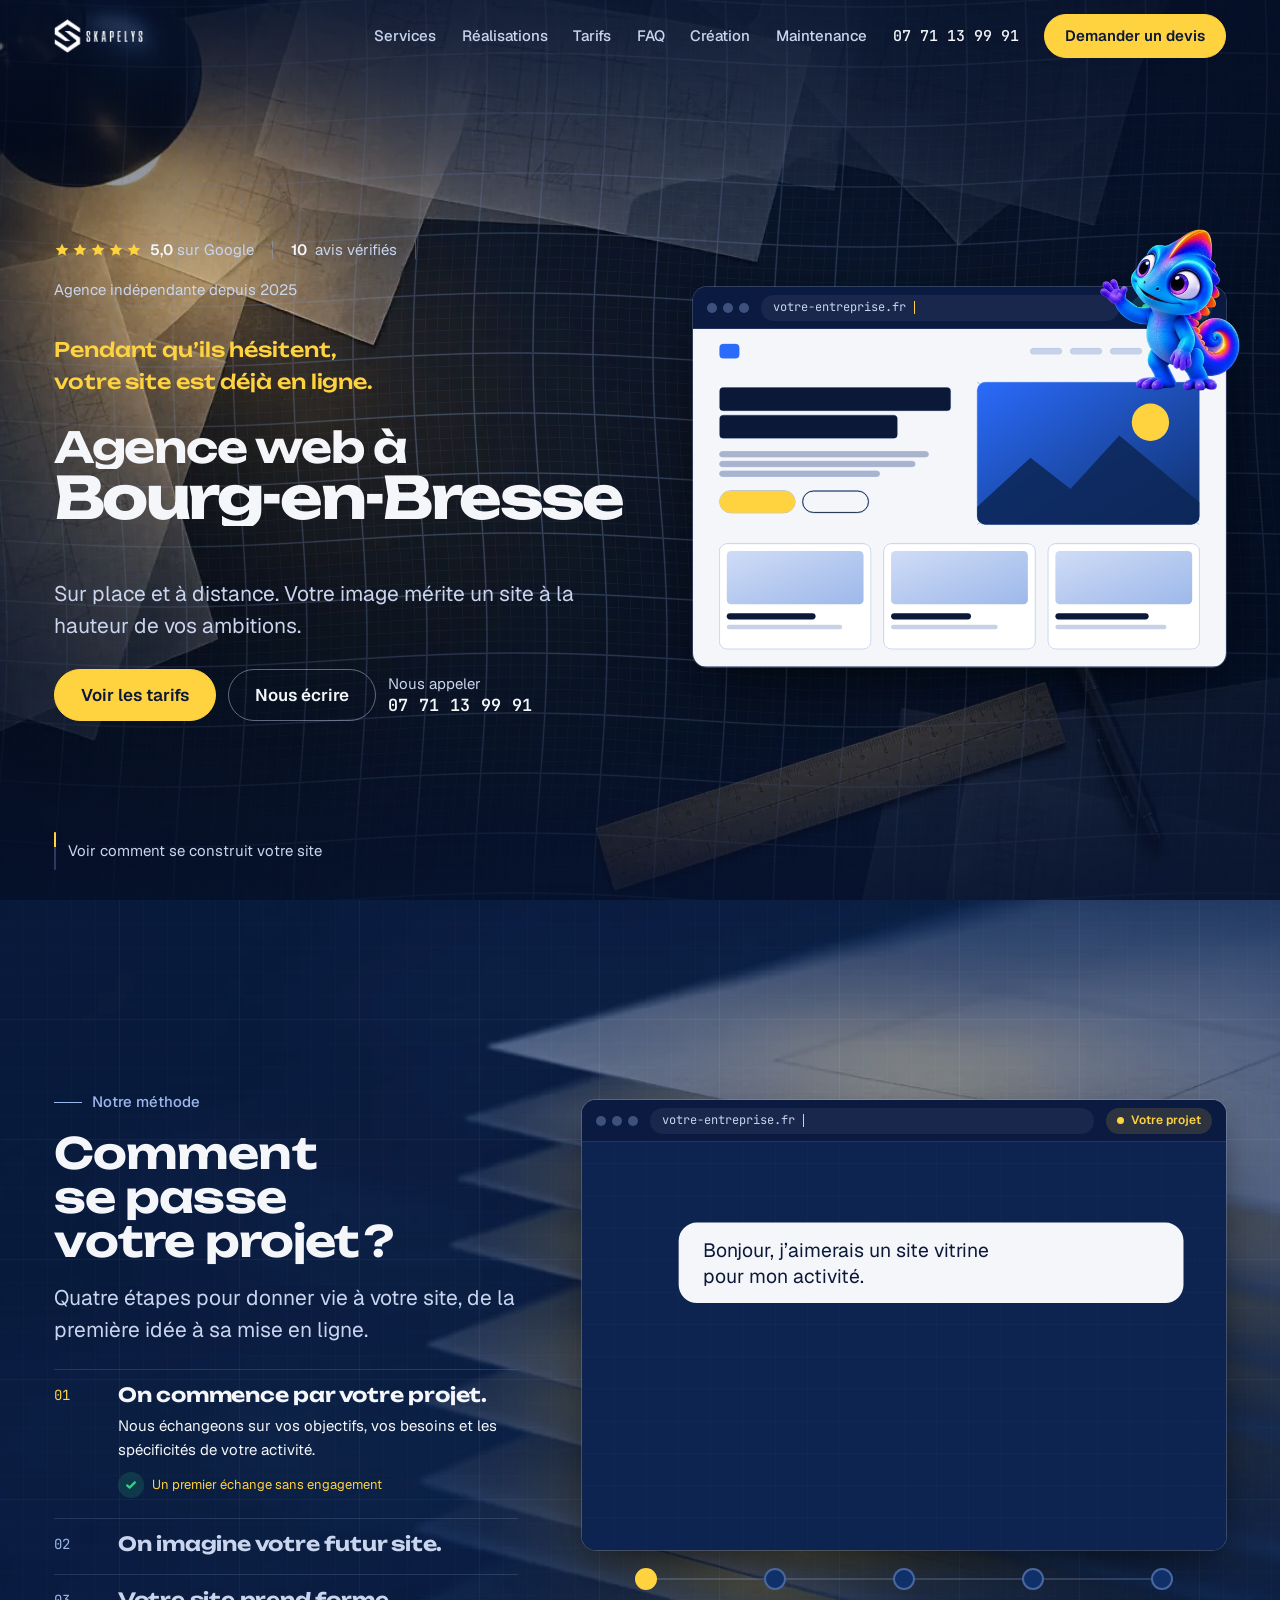
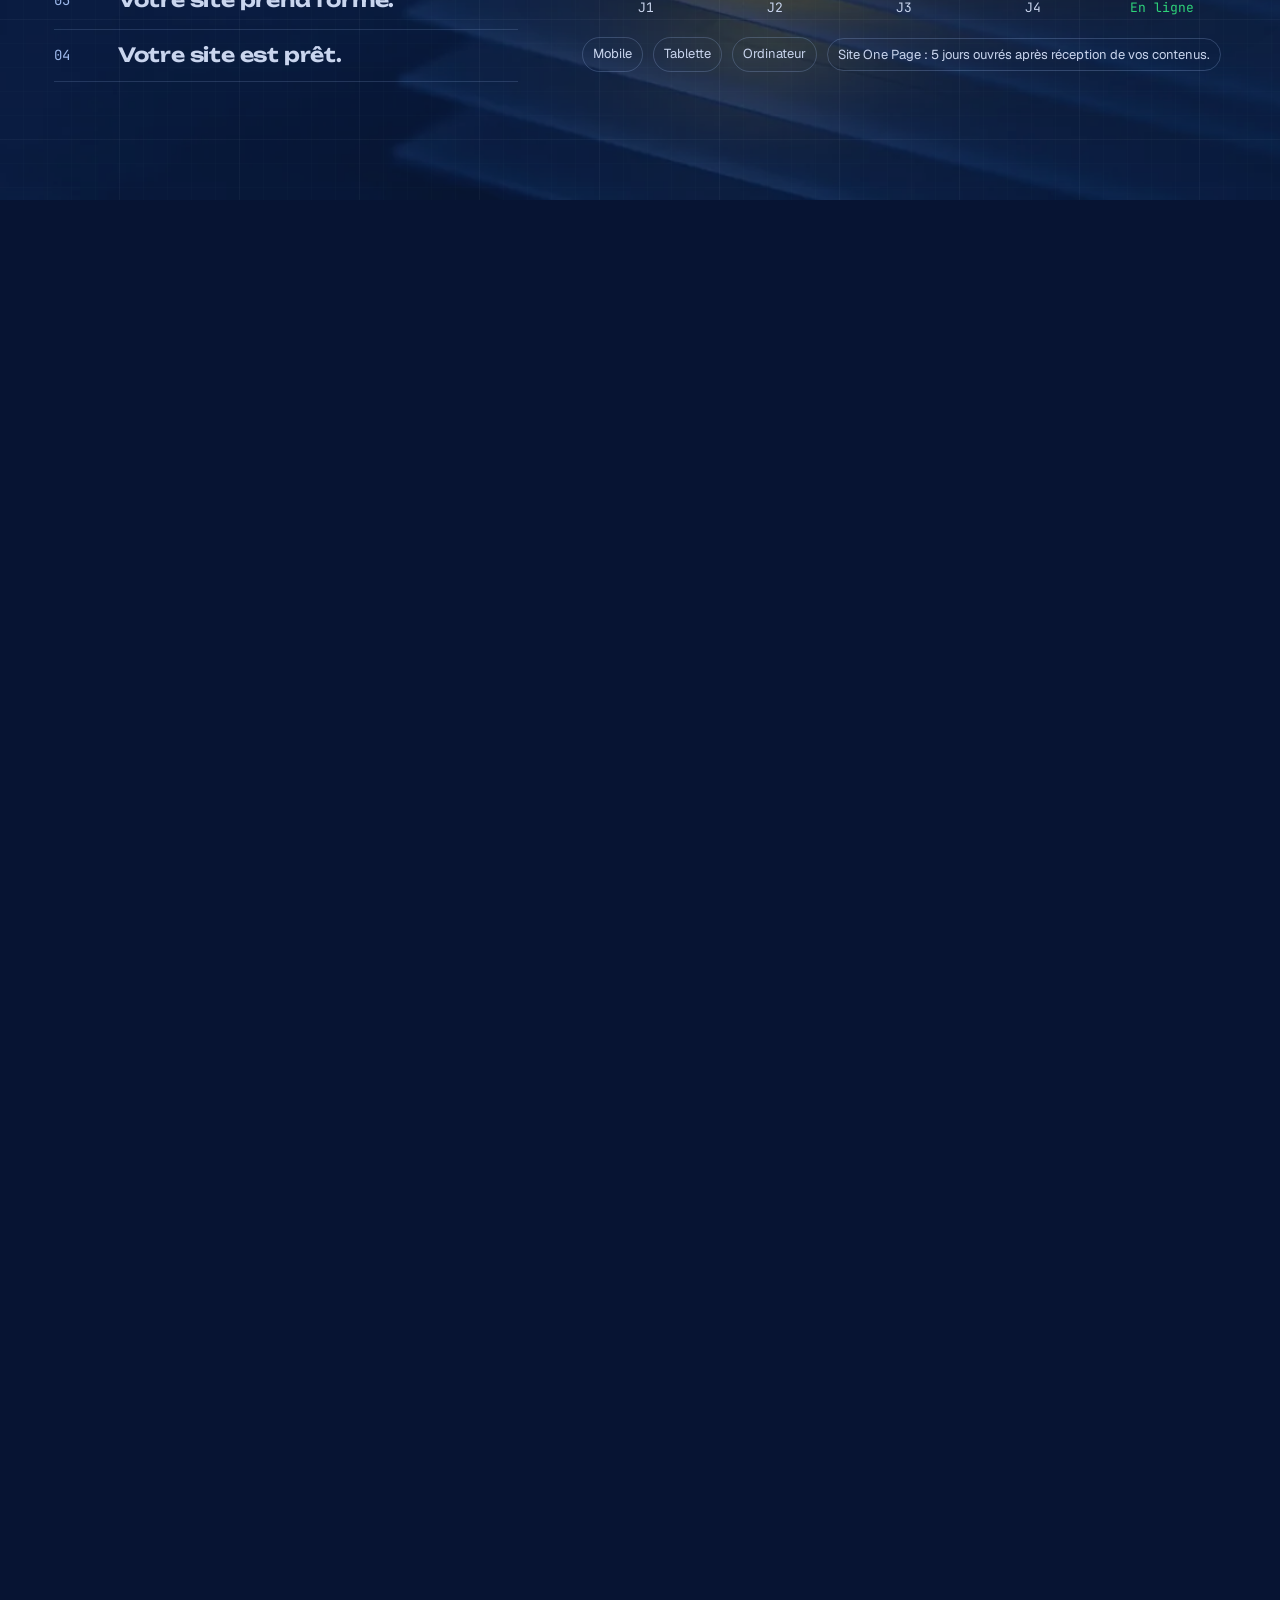
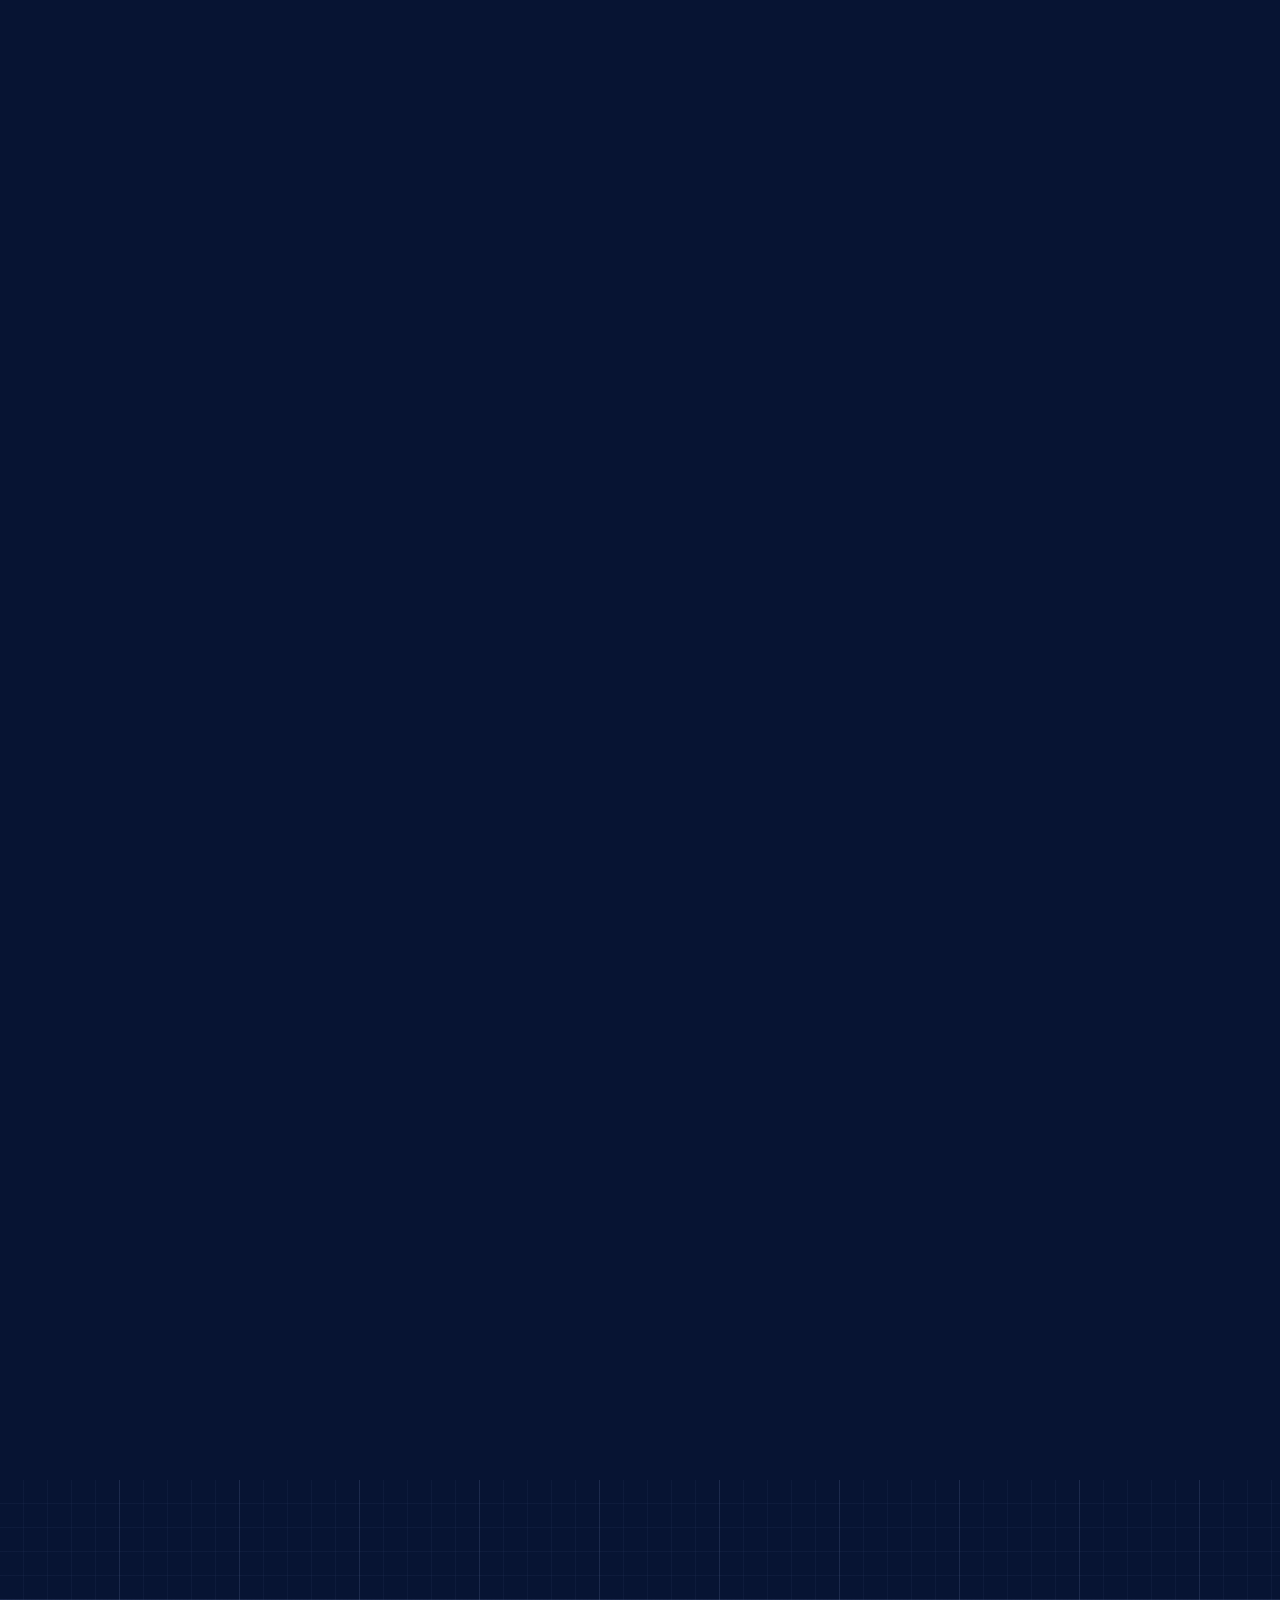
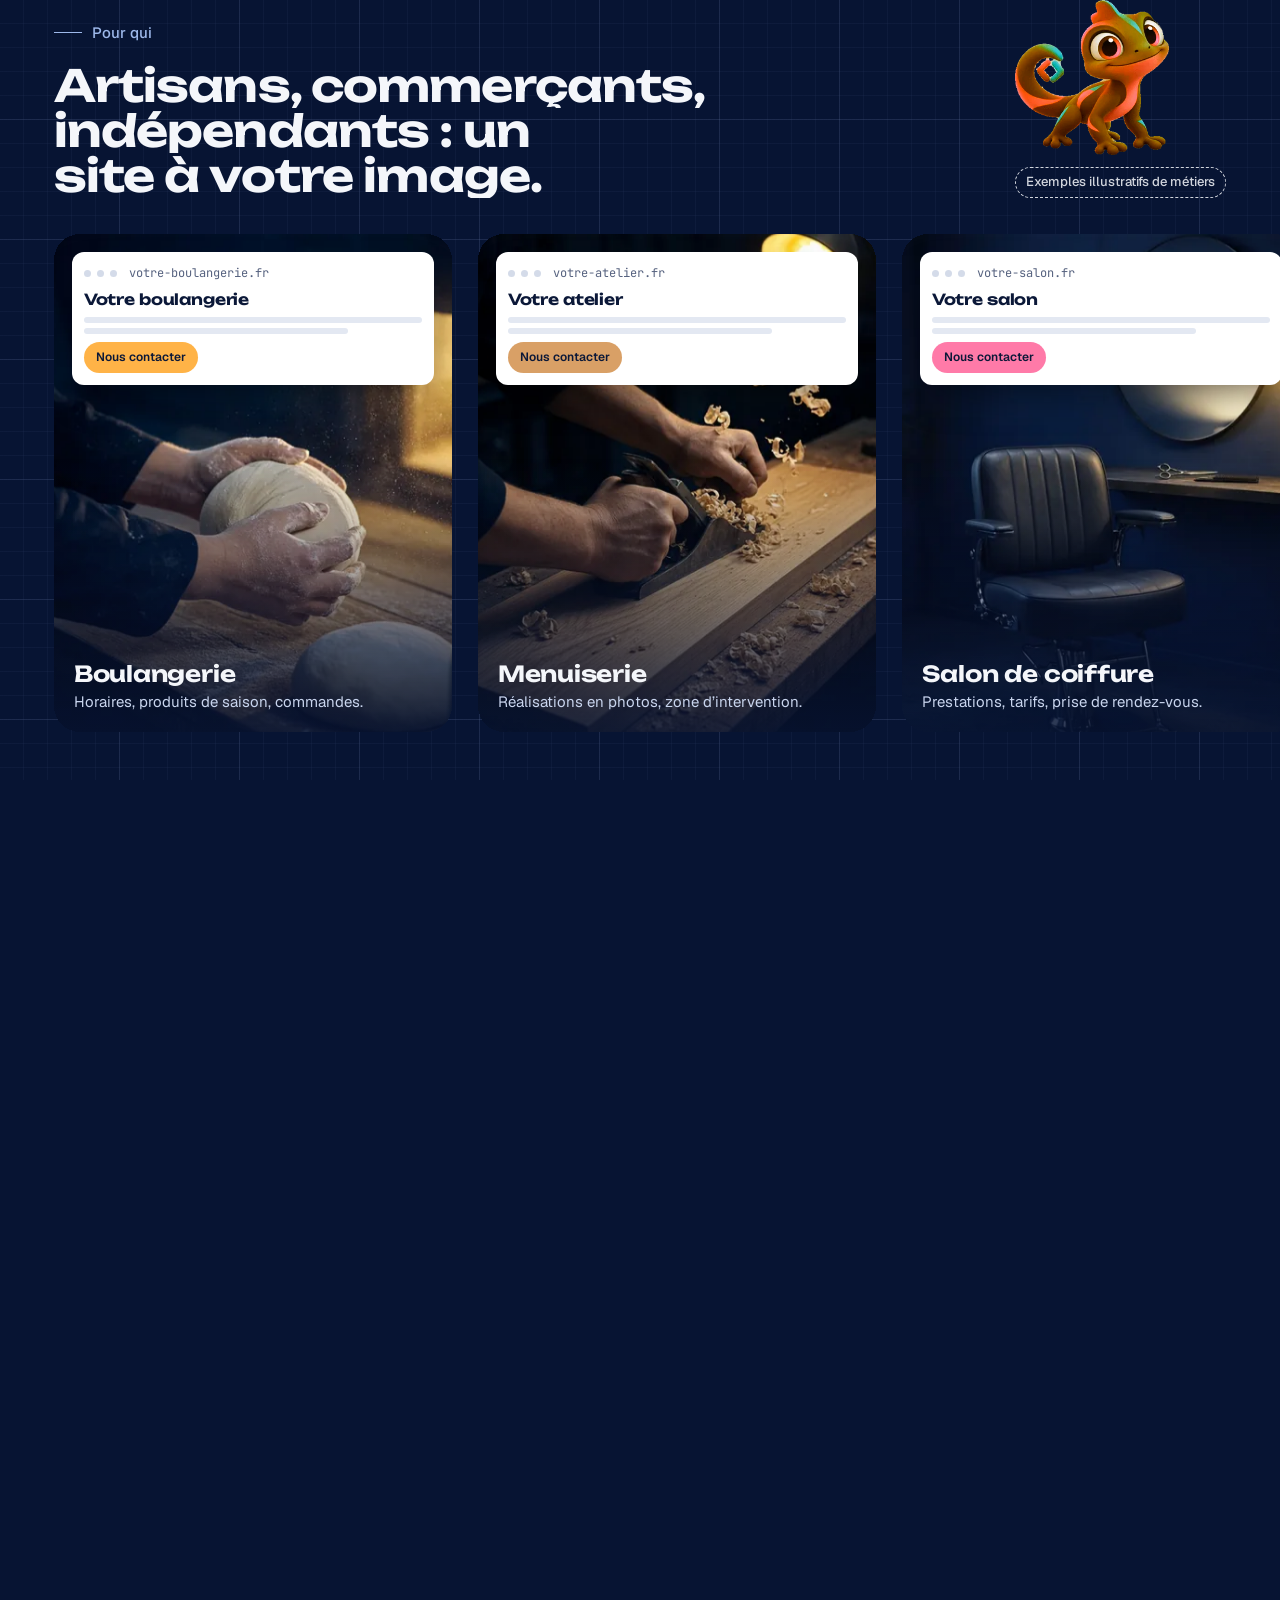
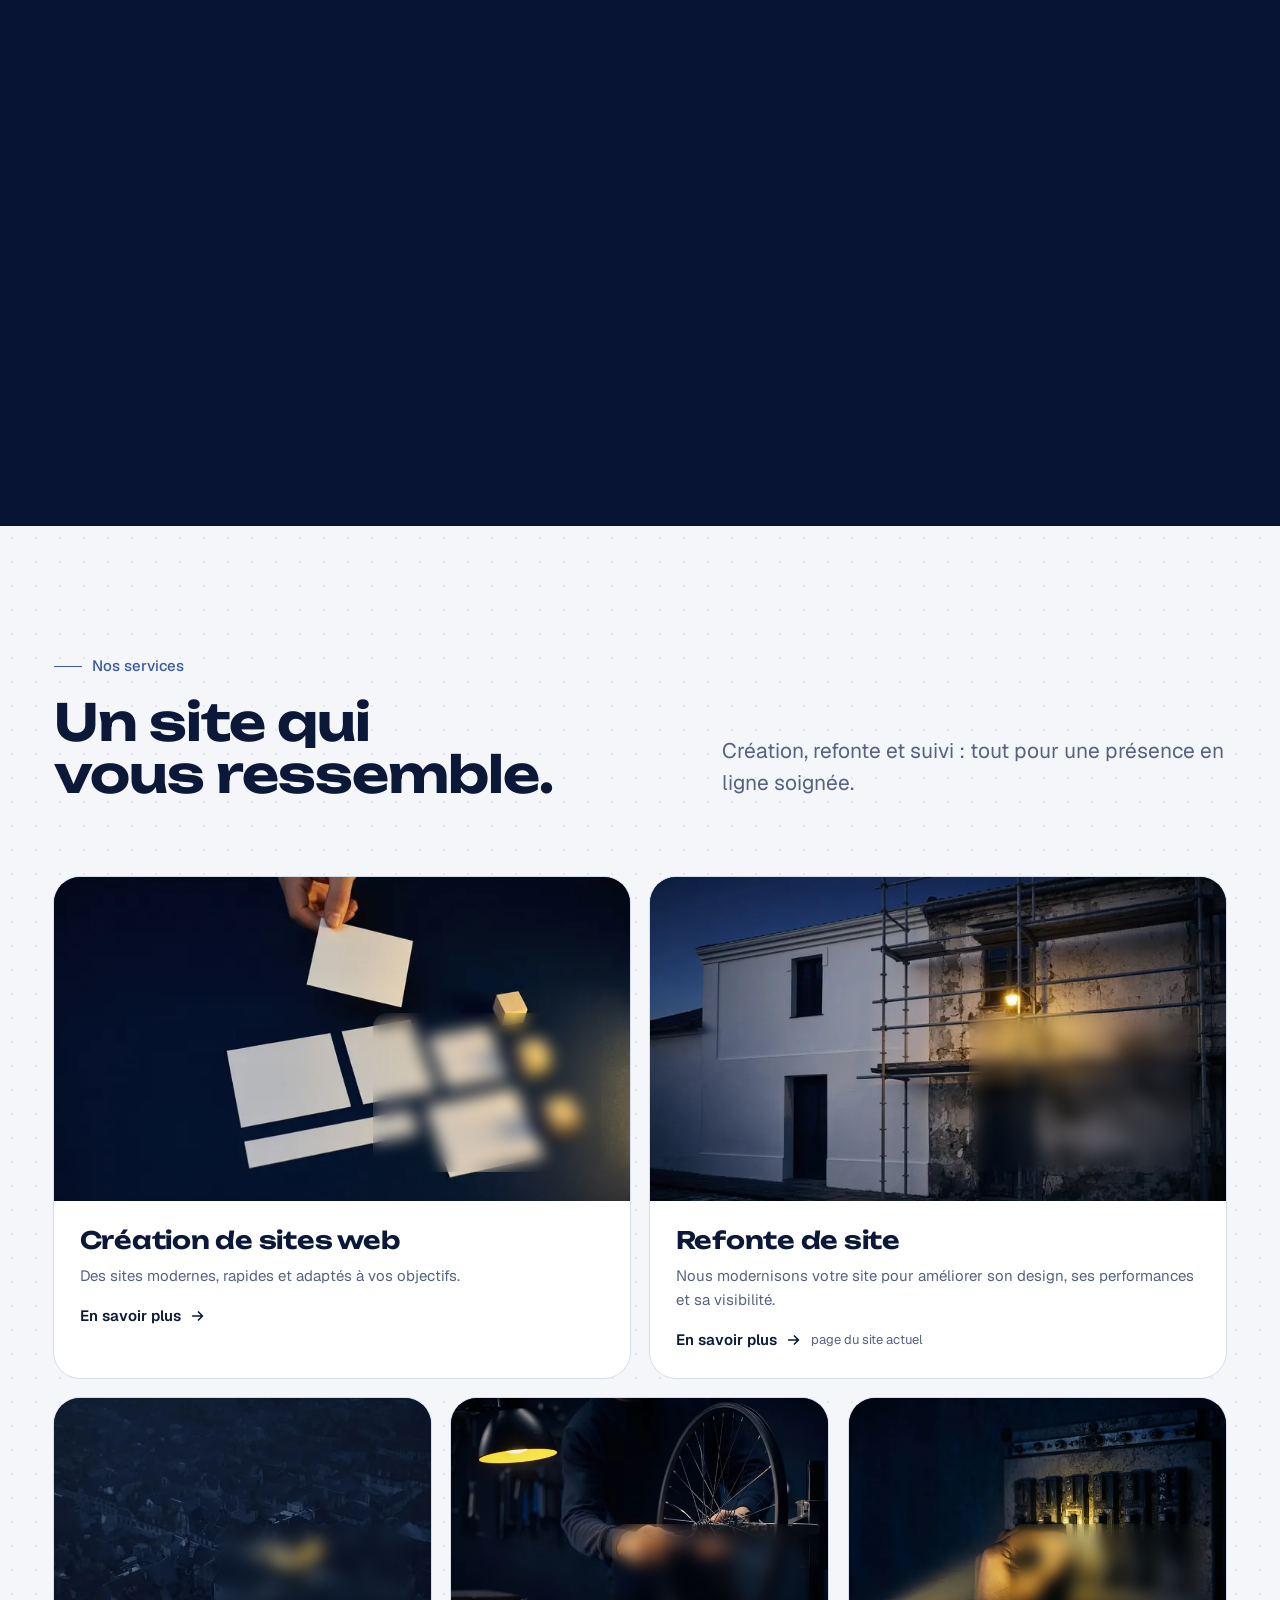
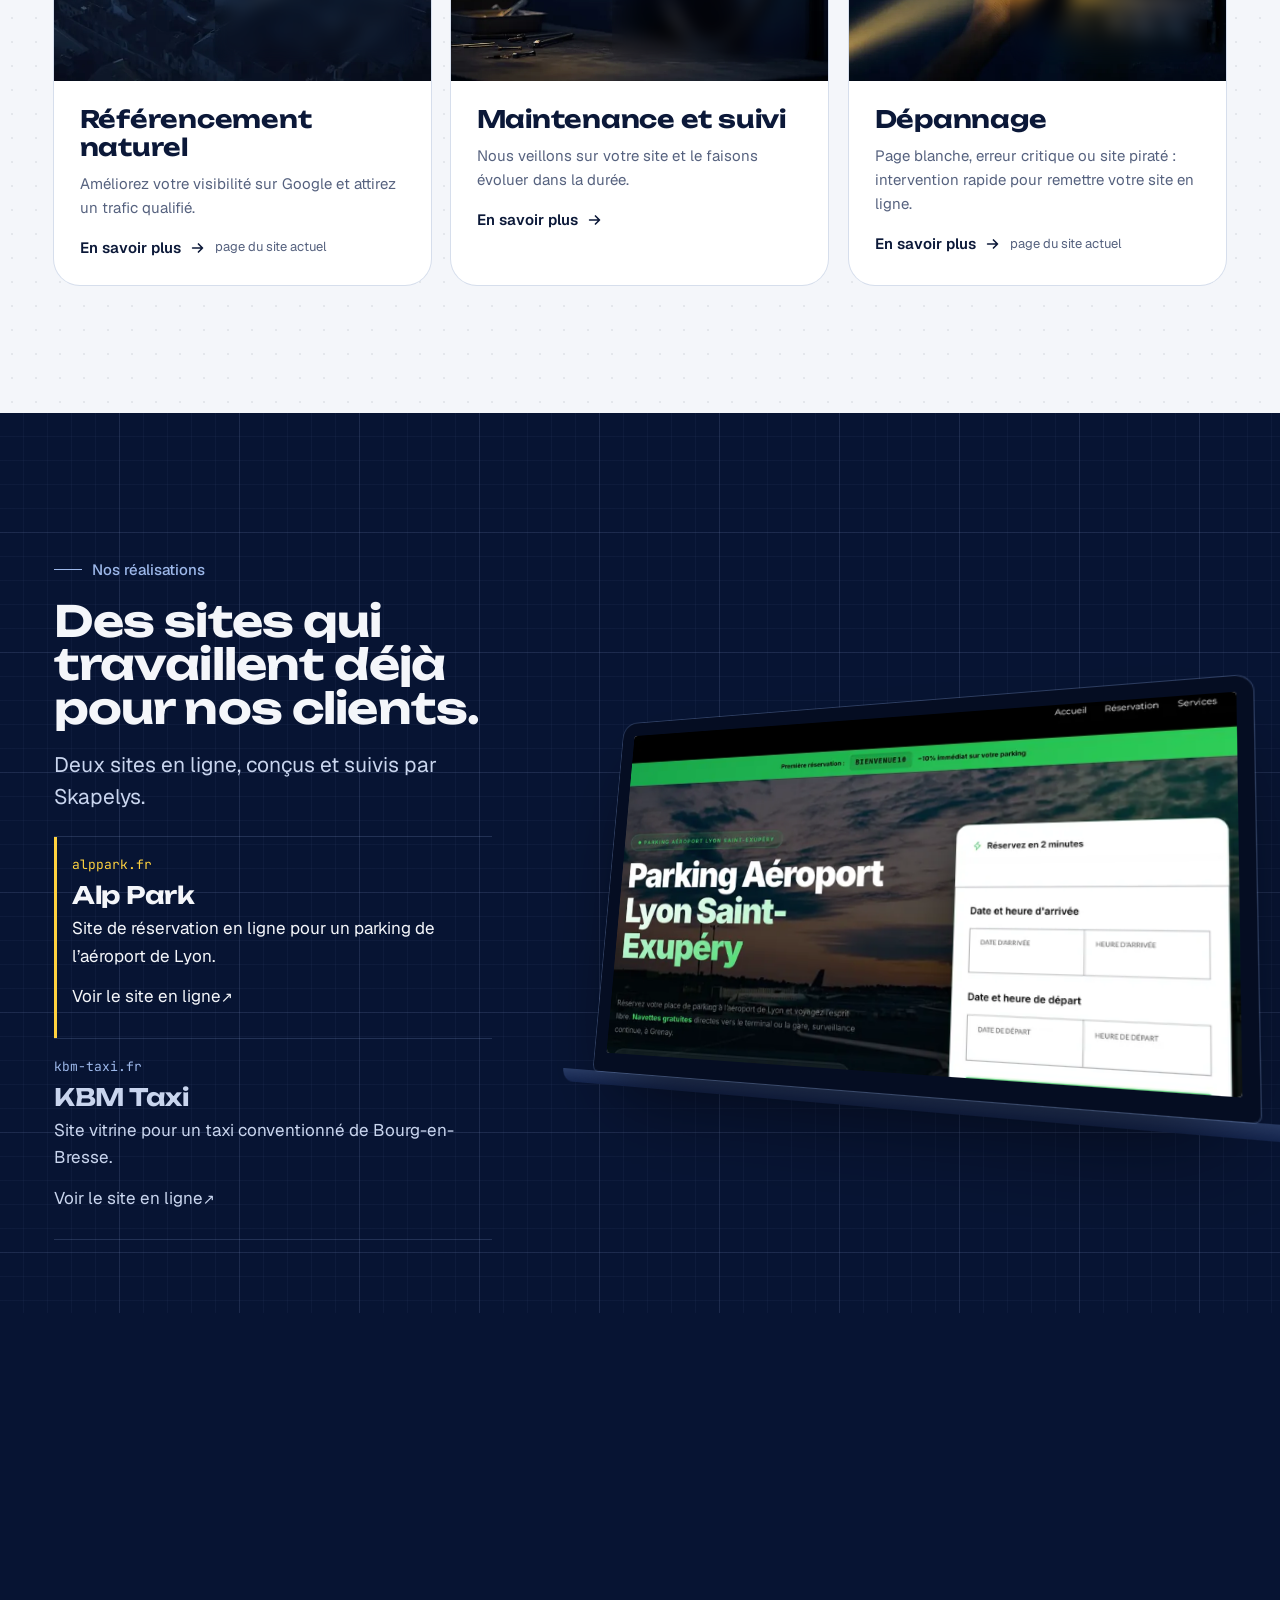
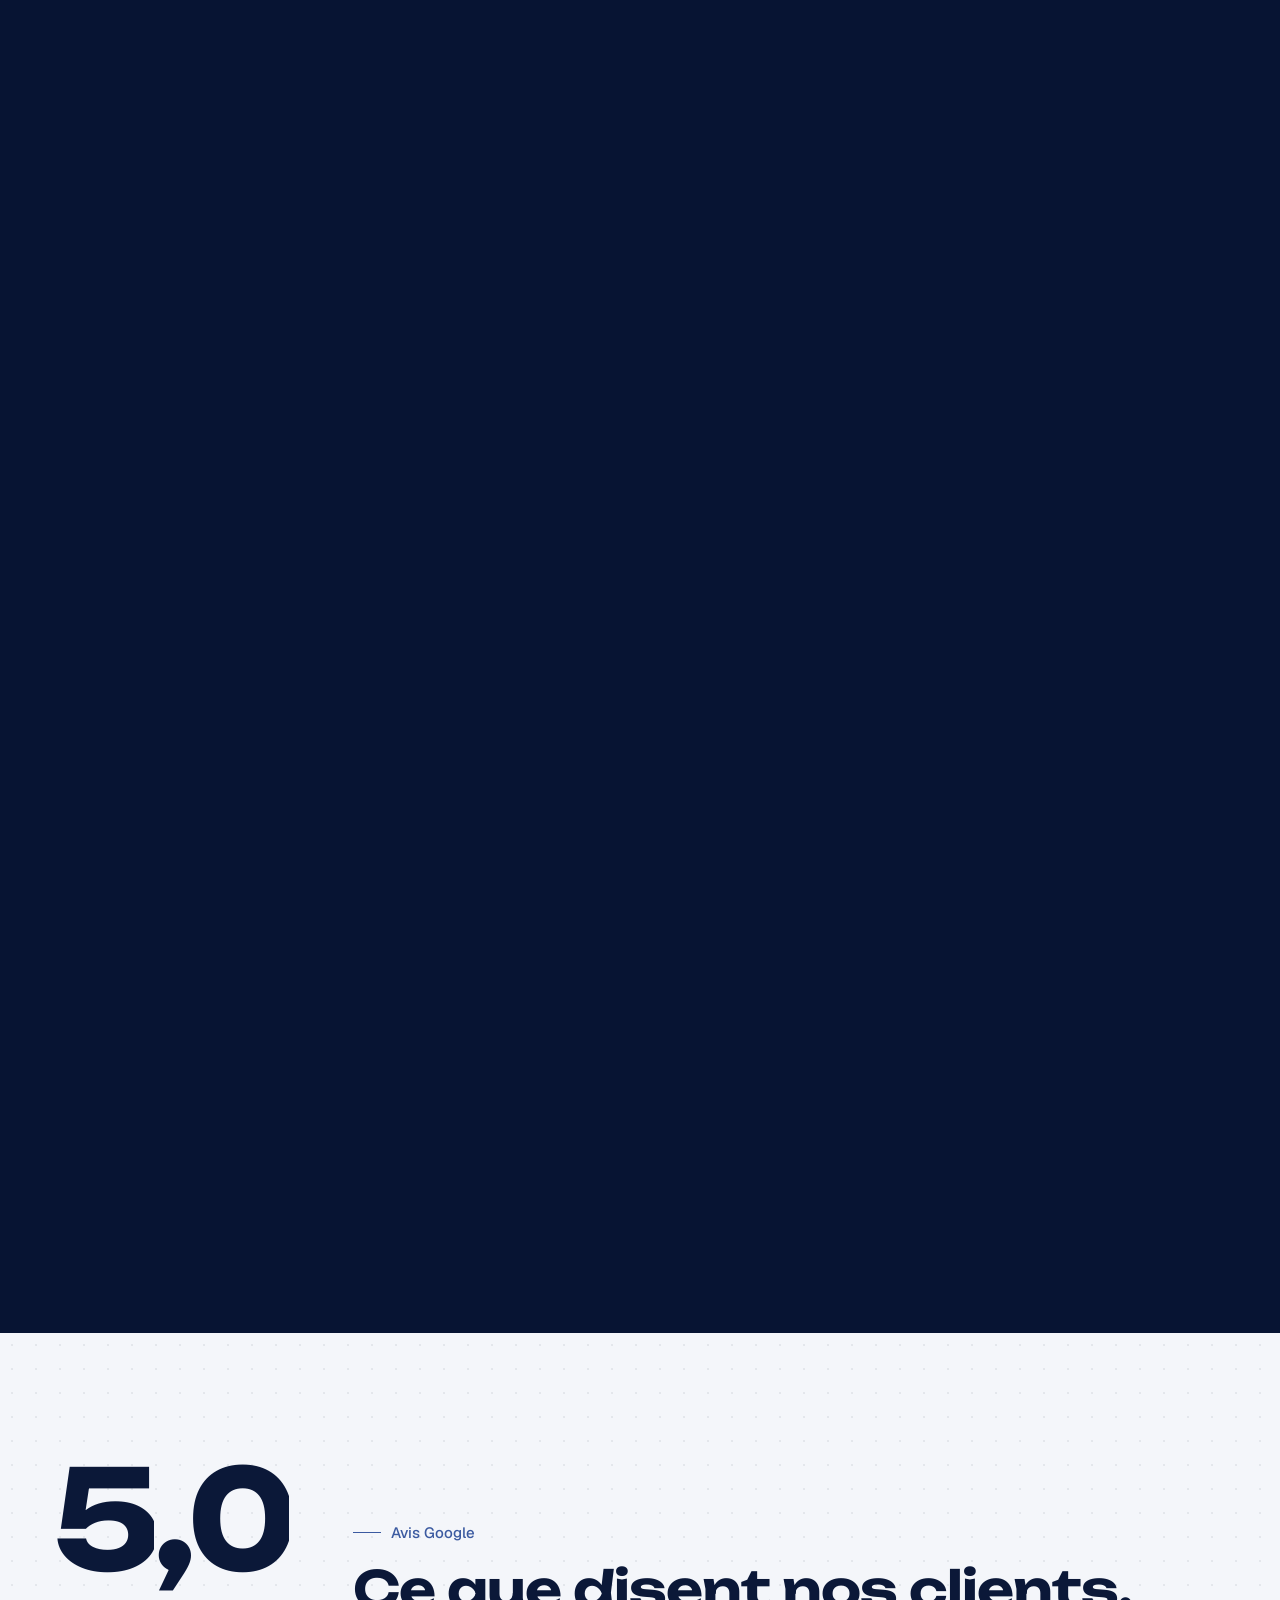
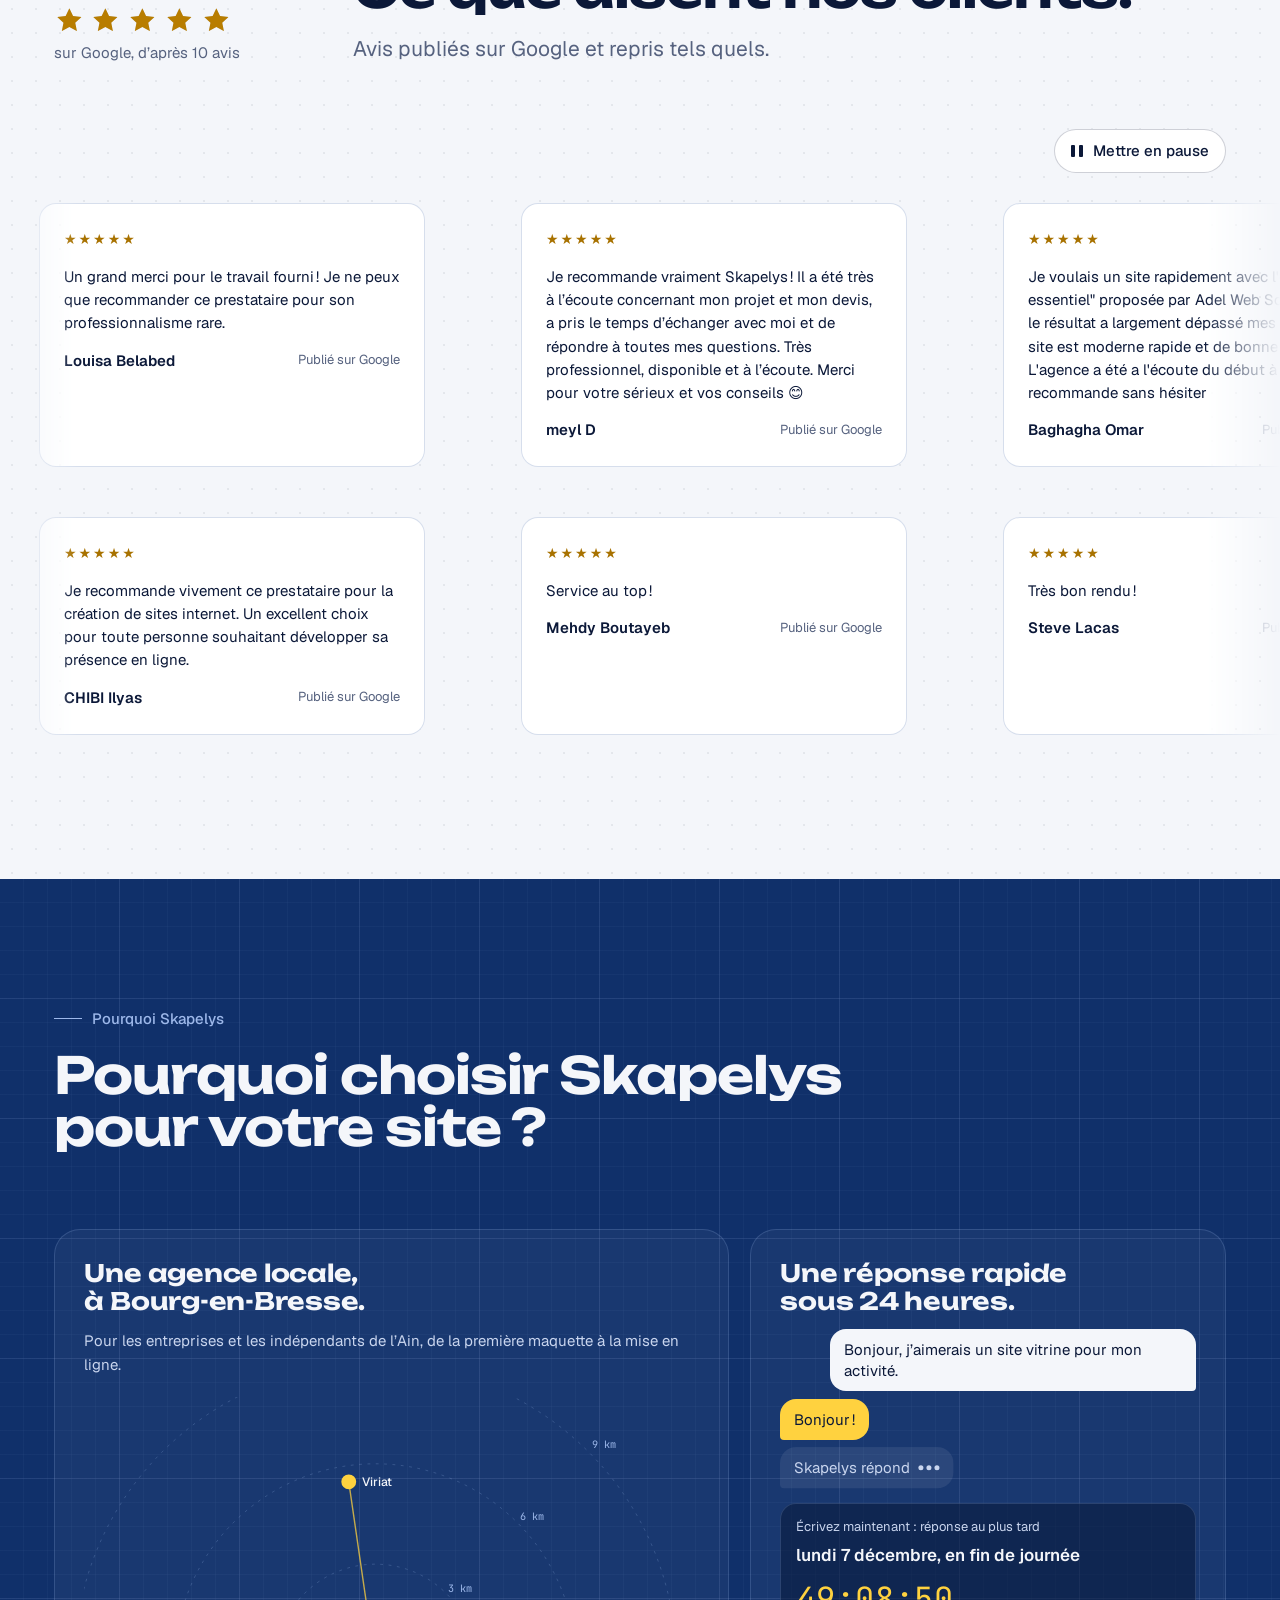
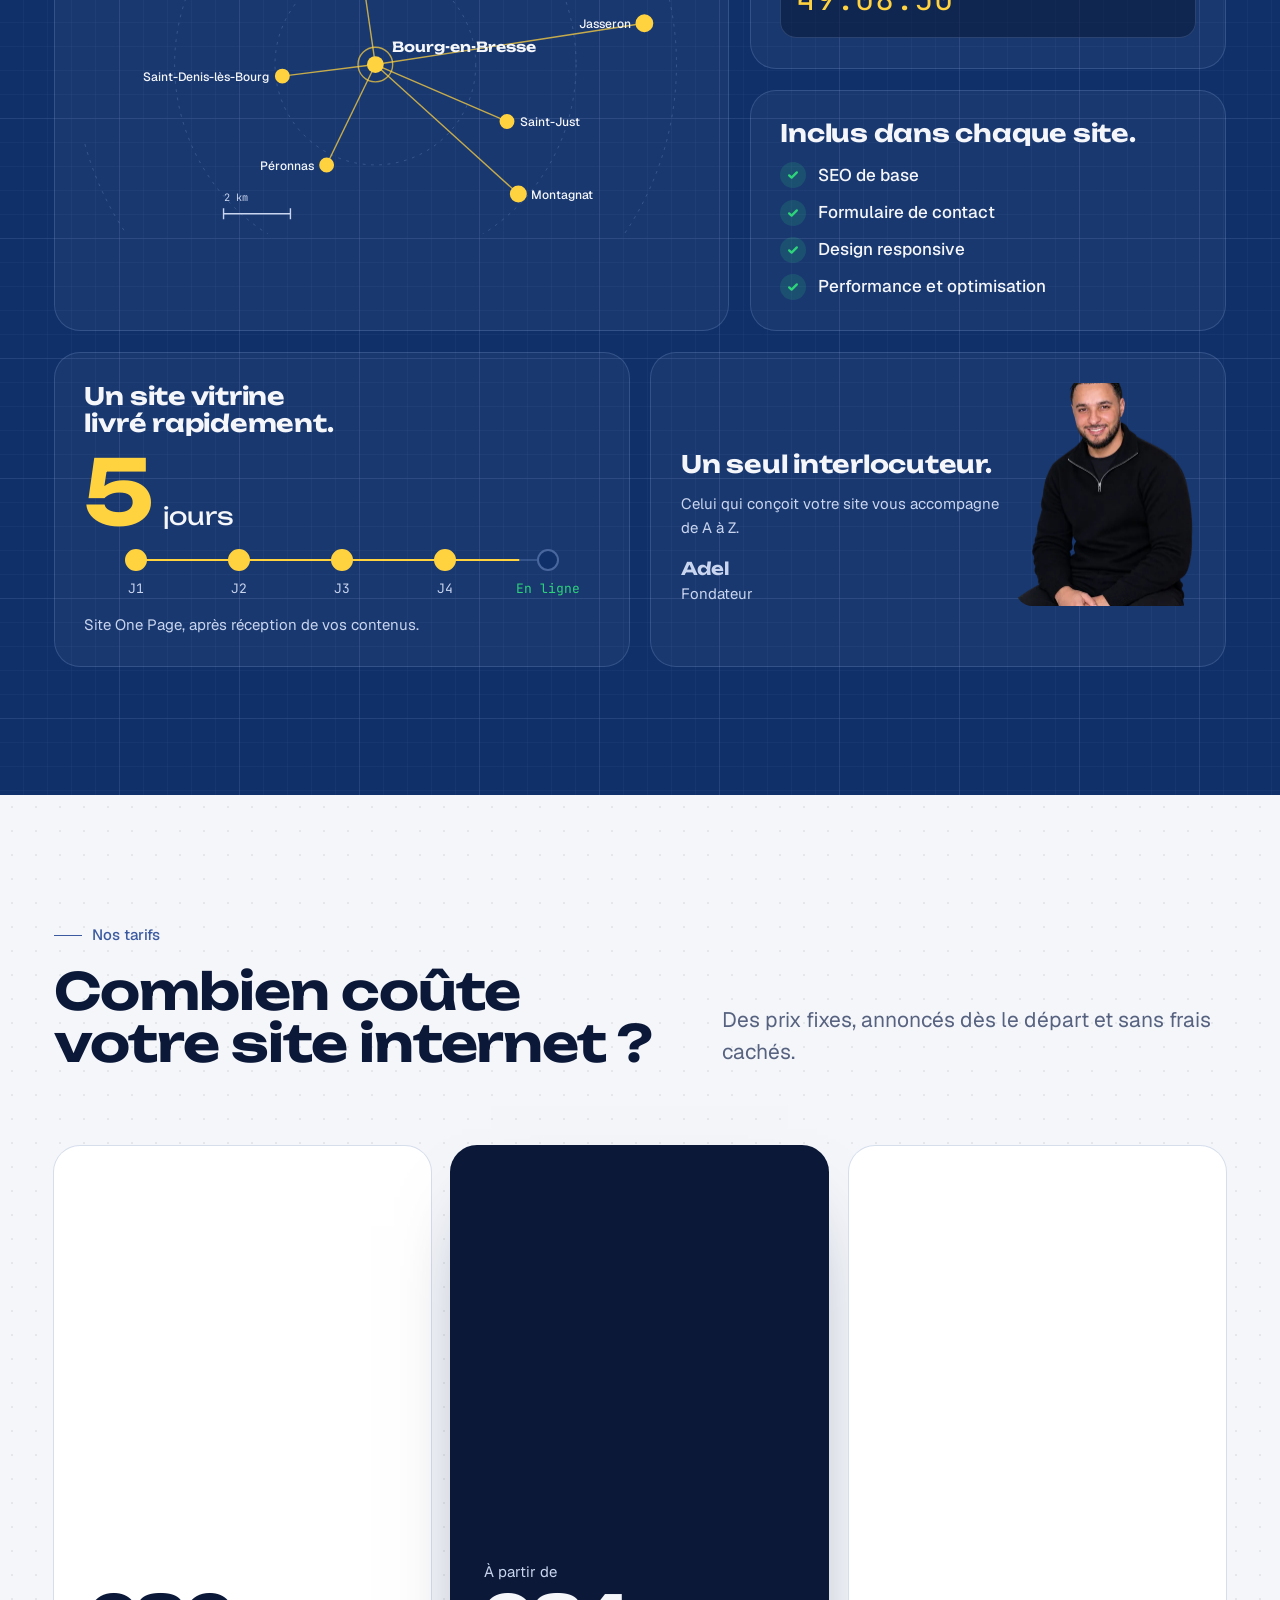
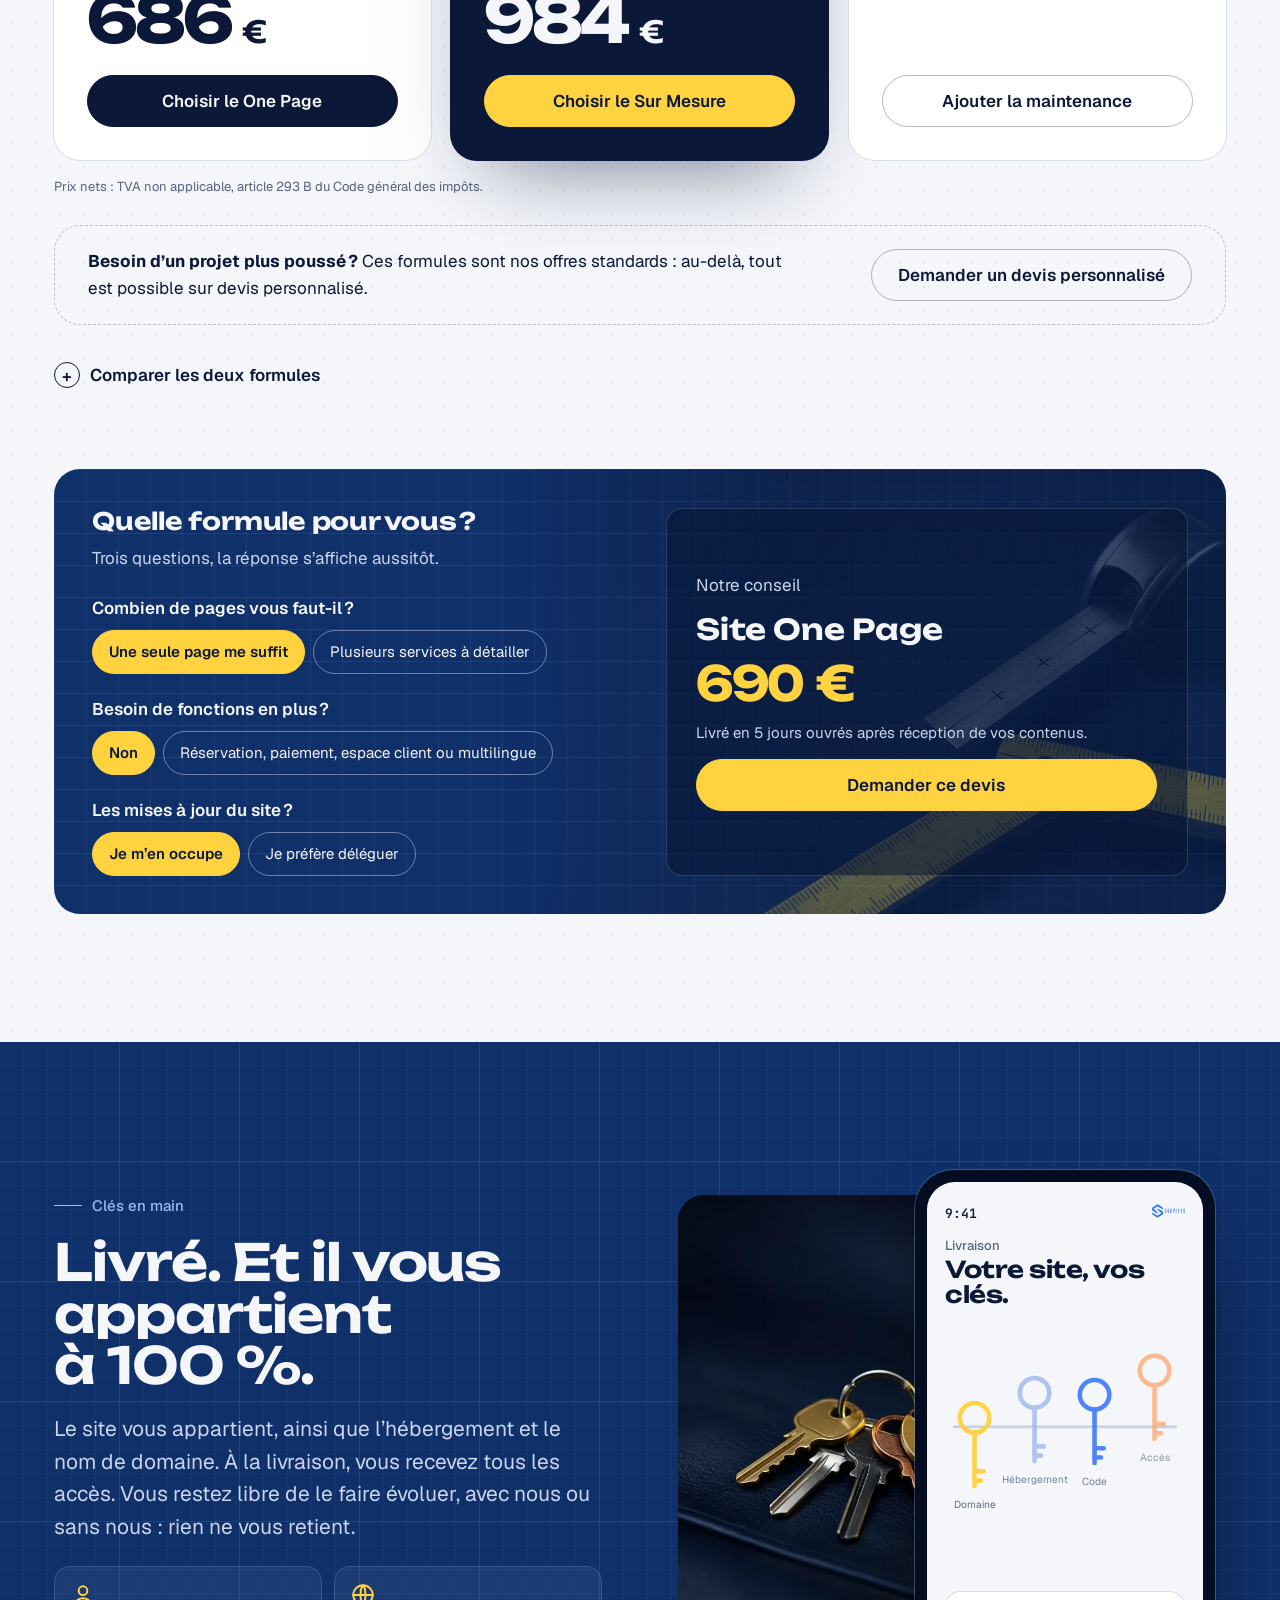
==== commit 68b8be76: "Maquette Skapelys v2 apres audit" ====
--- a/index.html
+++ b/index.html
@@ -28,18 +28,19 @@
 <link rel="apple-touch-icon" href="assets/img/marque/apple-touch-icon.png">
 <link rel="preload" href="assets/fonts/unbounded.woff2" as="font" type="font/woff2" crossorigin>
 <link rel="preload" href="assets/fonts/geist.woff2" as="font" type="font/woff2" crossorigin>
-<link rel="stylesheet" href="assets/css/site.css?v=1">
+<link rel="stylesheet" href="assets/css/site.css?v=2">
 <script>
 (function(){var d=document.documentElement;d.classList.remove('no-js');d.classList.add('js','intro');var m='';try{m=localStorage.getItem('sk-motion')||''}catch(e){}var r=window.matchMedia&&matchMedia('(prefers-reduced-motion: reduce)').matches;if(m==='reduce'||(r&&m!=='full')){d.classList.add('motion-reduce');d.classList.remove('intro')}else if(m==='full'){d.classList.add('motion-full')}setTimeout(function(){d.classList.remove('intro')},2900)})();
 </script>
+<script type="application/ld+json">{"@context": "https://schema.org", "@type": "ProfessionalService", "name": "Skapelys", "description": "Agence web à Bourg-en-Bresse : création de site internet, refonte, référencement et maintenance.", "url": "https://skapelys.fr", "telephone": "+33 7 71 13 99 91", "email": "contact@skapelys.fr", "address": {"@type": "PostalAddress", "streetAddress": "13 allée des Piverts", "postalCode": "01000", "addressLocality": "Bourg-en-Bresse", "addressCountry": "FR"}, "areaServed": ["Bourg-en-Bresse", "Viriat", "Péronnas", "Montagnat", "Saint-Denis-lès-Bourg", "Jasseron", "Saint-Just", "Ain"], "makesOffer": [{"@type": "Offer", "name": "Site One Page", "price": "690", "priceCurrency": "EUR"}, {"@type": "Offer", "name": "Site Sur Mesure", "price": "990", "priceCurrency": "EUR", "description": "À partir de 990 €"}, {"@type": "Offer", "name": "Maintenance", "price": "50", "priceCurrency": "EUR", "description": "Par mois"}]}</script>
 <script defer src="assets/vendor/gsap/gsap.min.js"></script>
 <script defer src="assets/vendor/gsap/ScrollTrigger.min.js"></script>
 <script defer src="assets/vendor/gsap/SplitText.min.js"></script>
-<link rel="modulepreload" href="assets/js/main.js?v=1">
-<link rel="modulepreload" href="assets/js/modules/core.js?v=1">
-<link rel="modulepreload" href="assets/js/modules/sections.js?v=1">
-<link rel="modulepreload" href="assets/js/modules/deadline.js?v=1">
-<script type="module" src="assets/js/main.js?v=1"></script>
+<link rel="modulepreload" href="assets/js/main.js?v=2">
+<link rel="modulepreload" href="assets/js/modules/core.js?v=2">
+<link rel="modulepreload" href="assets/js/modules/sections.js?v=2">
+<link rel="modulepreload" href="assets/js/modules/deadline.js?v=2">
+<script type="module" src="assets/js/main.js?v=2"></script>
 </head>
 <body data-page="accueil">
 <a class="skip" href="#contenu">Aller au contenu</a>
@@ -58,6 +59,7 @@
     </nav>
     <button class="burger" type="button" aria-expanded="false" aria-controls="menu-mobile" aria-label="Ouvrir le menu"><span></span><span></span></button>
   </div>
+  <div class="progress" aria-hidden="true"><i class="progress-fill"></i></div>
 </header>
 <div class="mobile-menu" id="menu-mobile" hidden>
   <a href="#services" data-close>Services</a><a href="#realisations" data-close>Réalisations</a><a href="#tarifs" data-close>Tarifs</a><a href="#faq" data-close>FAQ</a>
@@ -66,7 +68,9 @@
   <div class="mm-foot">
     <span class="muted">Téléphone</span>
     <a href="tel:+33771139991" class="cote">07 71 13 99 91</a>
-    <a class="btn" href="#contact" data-close><span class="btn-label">Demander un devis</span></a>
+    <span class="muted">E-mail</span>
+    <a href="mailto:contact@skapelys.fr">contact@skapelys.fr</a>
+    <div class="btn-row"><a class="btn" href="#contact" data-close><span class="btn-label">Demander un devis</span></a><a class="btn btn--line" href="https://wa.me/33771139991" target="_blank" rel="noopener"><span class="btn-label">WhatsApp</span></a></div>
   </div>
 </div>
 <nav class="action-bar" aria-label="Contact rapide">
@@ -88,12 +92,13 @@
       <div class="proof" data-intro>
         <span class="proof-item"><span class="stars" aria-hidden="true"><svg viewBox="0 0 24 24" aria-hidden="true" width="16" height="16"><path fill="currentColor" d="M12 2.6l2.9 6 6.6.8-4.9 4.5 1.3 6.5L12 17.2l-5.9 3.2 1.3-6.5L2.5 9.4l6.6-.8z"/></svg><svg viewBox="0 0 24 24" aria-hidden="true" width="16" height="16"><path fill="currentColor" d="M12 2.6l2.9 6 6.6.8-4.9 4.5 1.3 6.5L12 17.2l-5.9 3.2 1.3-6.5L2.5 9.4l6.6-.8z"/></svg><svg viewBox="0 0 24 24" aria-hidden="true" width="16" height="16"><path fill="currentColor" d="M12 2.6l2.9 6 6.6.8-4.9 4.5 1.3 6.5L12 17.2l-5.9 3.2 1.3-6.5L2.5 9.4l6.6-.8z"/></svg><svg viewBox="0 0 24 24" aria-hidden="true" width="16" height="16"><path fill="currentColor" d="M12 2.6l2.9 6 6.6.8-4.9 4.5 1.3 6.5L12 17.2l-5.9 3.2 1.3-6.5L2.5 9.4l6.6-.8z"/></svg><svg viewBox="0 0 24 24" aria-hidden="true" width="16" height="16"><path fill="currentColor" d="M12 2.6l2.9 6 6.6.8-4.9 4.5 1.3 6.5L12 17.2l-5.9 3.2 1.3-6.5L2.5 9.4l6.6-.8z"/></svg></span><span><strong>5,0</strong> sur Google</span></span>
         <span class="proof-sep" aria-hidden="true"></span>
-        <span class="proof-item"><strong>10</strong>&nbsp;avis vérifiés</span>
+        <span class="proof-item"><strong>10</strong> avis vérifiés</span>
         <span class="proof-sep" aria-hidden="true"></span>
         <span class="proof-item">Agence indépendante depuis 2025</span>
       </div>
       <p class="kicker" data-intro>Pendant qu’ils hésitent, votre site est déjà en ligne.</p>
-      <h1 id="hero-titre"><span class="h1-main" data-hero-title><span class="h1-a">Agence web à</span> <span class="h1-b"><span class="nw">Bourg-en-Bresse</span></span></span><span class="h1-sub" data-intro>Sur place et à distance. Votre image mérite un site à la hauteur de vos ambitions.</span></h1>
+      <h1 id="hero-titre"><span class="h1-main" data-hero-title><span class="h1-a">Agence web à</span> <span class="h1-b"><span class="nw">Bourg-en-Bresse</span></span></span></h1>
+      <p class="h1-sub" data-intro>Sur place et à distance. Votre image mérite un site à la hauteur de vos ambitions.</p>
       <div class="btn-row" data-intro>
         <a class="btn" href="#tarifs" data-magnetic><span class="btn-label">Voir les tarifs</span></a>
         <a class="btn btn--line" href="#contact" data-magnetic><span class="btn-label">Nous écrire</span></a>
@@ -143,13 +148,14 @@
   <path d="M400 470h30M400 464v12M430 464v12" stroke="#ffd23f" stroke-width="1.5"/>
   <text x="415" y="462" text-anchor="middle">30</text>
 </g>
-<g class="s-chat" opacity="0" font-family="Geist, Arial, sans-serif" font-size="26">
-  <rect x="360" y="230" width="700" height="72" rx="26" fill="#f4f6fa"/>
-  <text x="392" y="275" fill="#0b1838">Bonjour, j’aimerais un site vitrine pour mon activité.</text>
-  <rect x="140" y="326" width="200" height="64" rx="24" fill="#ffd23f"/>
-  <text x="172" y="367" fill="#0b1838" font-weight="600">Bonjour !</text>
-  <rect class="s-typing" x="140" y="410" width="300" height="60" rx="24" fill="#1b3b7a"/>
-  <text class="s-typing" x="172" y="448" fill="#c9d5ee">Skapelys répond…</text>
+<g class="s-chat" opacity="0" font-family="Geist, Arial, sans-serif" font-size="36">
+  <rect x="180" y="150" width="940" height="150" rx="34" fill="#f4f6fa"/>
+  <text x="226" y="214" fill="#0b1838">Bonjour, j’aimerais un site vitrine</text>
+  <text x="226" y="262" fill="#0b1838">pour mon activité.</text>
+  <rect x="80" y="330" width="280" height="88" rx="32" fill="#ffd23f"/>
+  <text x="124" y="388" fill="#0b1838" font-weight="600">Bonjour !</text>
+  <rect class="s-typing" x="80" y="448" width="430" height="84" rx="32" fill="#1b3b7a"/>
+  <text class="s-typing" x="124" y="502" fill="#c9d5ee">Skapelys répond…</text>
 </g>
 </svg></div>
   
@@ -157,6 +163,7 @@
       <div class="mascot-peek" data-mascot><img src="assets/img/mascotte/mascotte-coucou-240.webp" alt="La mascotte caméléon de Skapelys salue" width="240" height="277" decoding="async"></div>
     </div>
   </div>
+  <a class="scroll-cue" href="#methode" data-intro><span class="scroll-line" aria-hidden="true"><i></i></span>Voir comment se construit votre site</a>
 </section><section class="band band--plan chantier" id="methode" aria-labelledby="methode-titre" data-chantier>
   <div class="chantier-pin">
     <div class="chantier-bg"><img src="assets/img/grok/accueil-chantier-calque-1168.webp" alt="" width="1168" height="784" decoding="async" loading="lazy" srcset="assets/img/grok/accueil-chantier-calque-760.webp 760w, assets/img/grok/accueil-chantier-calque-1168.webp 1168w" sizes="100vw"></div>
@@ -212,13 +219,14 @@
   <path d="M400 470h30M400 464v12M430 464v12" stroke="#ffd23f" stroke-width="1.5"/>
   <text x="415" y="462" text-anchor="middle">30</text>
 </g>
-<g class="s-chat" opacity="0" font-family="Geist, Arial, sans-serif" font-size="26">
-  <rect x="360" y="230" width="700" height="72" rx="26" fill="#f4f6fa"/>
-  <text x="392" y="275" fill="#0b1838">Bonjour, j’aimerais un site vitrine pour mon activité.</text>
-  <rect x="140" y="326" width="200" height="64" rx="24" fill="#ffd23f"/>
-  <text x="172" y="367" fill="#0b1838" font-weight="600">Bonjour !</text>
-  <rect class="s-typing" x="140" y="410" width="300" height="60" rx="24" fill="#1b3b7a"/>
-  <text class="s-typing" x="172" y="448" fill="#c9d5ee">Skapelys répond…</text>
+<g class="s-chat" opacity="0" font-family="Geist, Arial, sans-serif" font-size="36">
+  <rect x="180" y="150" width="940" height="150" rx="34" fill="#f4f6fa"/>
+  <text x="226" y="214" fill="#0b1838">Bonjour, j’aimerais un site vitrine</text>
+  <text x="226" y="262" fill="#0b1838">pour mon activité.</text>
+  <rect x="80" y="330" width="280" height="88" rx="32" fill="#ffd23f"/>
+  <text x="124" y="388" fill="#0b1838" font-weight="600">Bonjour !</text>
+  <rect class="s-typing" x="80" y="448" width="430" height="84" rx="32" fill="#1b3b7a"/>
+  <text class="s-typing" x="124" y="502" fill="#c9d5ee">Skapelys répond…</text>
 </g>
 </svg></div>
   
@@ -278,27 +286,27 @@
       <p class="lead">Création, refonte et suivi : tout pour une présence en ligne soignée.</p>
     </div>
     <div class="services-grid"><a class="service service--wide" href="creation-site-web-bourg-en-bresse.html" data-tilt data-service="creation">
-  <div class="service-media"><img src="assets/img/grok/service-creation-1168.webp" alt="Cartes blanches et petits blocs assemblés en mise en page" width="1168" height="784" decoding="async" loading="lazy" srcset="assets/img/grok/service-creation-760.webp 760w, assets/img/grok/service-creation-1168.webp 1168w" sizes="(max-width: 680px) 92vw, (max-width: 1080px) 46vw, 33vw"><div class="service-anim"><svg viewBox="0 0 300 200" aria-hidden="true" data-anim="creation"><g fill="#f4f6fa">
+  <div class="service-media"><img src="assets/img/grok/service-creation-1168.webp" alt="Cartes blanches et petits blocs assemblés en mise en page" width="1168" height="784" decoding="async" loading="lazy" srcset="assets/img/grok/service-creation-760.webp 760w, assets/img/grok/service-creation-1168.webp 1168w" sizes="(max-width: 680px) 92vw, (max-width: 1080px) 46vw, 33vw"><div class="service-anim"><div class="service-glass"><svg viewBox="0 0 300 200" aria-hidden="true" data-anim="creation"><g fill="#f4f6fa">
 <rect class="blk" x="20" y="18" width="260" height="22" rx="6" opacity=".95"/><rect class="blk" x="20" y="52" width="150" height="72" rx="8" fill="#ffd23f"/><rect class="blk" x="182" y="52" width="98" height="72" rx="8" fill="#2a6bfa"/>
-<rect class="blk" x="20" y="136" width="80" height="46" rx="8" opacity=".9"/><rect class="blk" x="110" y="136" width="80" height="46" rx="8" opacity=".9"/><rect class="blk" x="200" y="136" width="80" height="46" rx="8" opacity=".9"/></g></svg></div></div>
+<rect class="blk" x="20" y="136" width="80" height="46" rx="8" opacity=".9"/><rect class="blk" x="110" y="136" width="80" height="46" rx="8" opacity=".9"/><rect class="blk" x="200" y="136" width="80" height="46" rx="8" opacity=".9"/></g></svg></div></div></div>
   <div class="service-body"><h3>Création de sites web</h3><p>Des sites modernes, rapides et adaptés à vos objectifs.</p><span class="service-more">En savoir plus <svg class="arrow" viewBox="0 0 20 20" width="18" height="18" aria-hidden="true"><path d="M4 10h11m-4.5-4.5L15 10l-4.5 4.5" fill="none" stroke="currentColor" stroke-width="1.8" stroke-linecap="round" stroke-linejoin="round"/></svg></span></div>
 </a><a class="service service--wide" href="https://skapelys.fr/refonte-site-internet-bourg-en-bresse/" target="_blank" rel="noopener" data-tilt data-service="refonte">
-  <div class="service-media"><img src="assets/img/grok/service-refonte-1168.webp" alt="Façade de boutique sous échafaudage, à moitié repeinte en blanc" width="1168" height="784" decoding="async" loading="lazy" srcset="assets/img/grok/service-refonte-760.webp 760w, assets/img/grok/service-refonte-1168.webp 1168w" sizes="(max-width: 680px) 92vw, (max-width: 1080px) 46vw, 33vw"><div class="service-anim"><svg viewBox="0 0 300 200" aria-hidden="true" data-anim="refonte"><defs><clipPath id="rf-clip"><rect class="rf-cut" x="0" y="0" width="150" height="200"/></clipPath></defs>
+  <div class="service-media"><img src="assets/img/grok/service-refonte-1168.webp" alt="Façade de boutique sous échafaudage, à moitié repeinte en blanc" width="1168" height="784" decoding="async" loading="lazy" srcset="assets/img/grok/service-refonte-760.webp 760w, assets/img/grok/service-refonte-1168.webp 1168w" sizes="(max-width: 680px) 92vw, (max-width: 1080px) 46vw, 33vw"><div class="service-anim"><div class="service-glass"><svg viewBox="0 0 300 200" aria-hidden="true" data-anim="refonte"><defs><clipPath id="rf-clip"><rect class="rf-cut" x="0" y="0" width="150" height="200"/></clipPath></defs>
 <g><rect x="20" y="20" width="260" height="160" rx="10" fill="#d9d4c7"/><rect x="34" y="34" width="120" height="16" fill="#8a8172"/><rect x="34" y="60" width="232" height="56" fill="#b7ae9d"/><rect x="34" y="126" width="70" height="40" fill="#a39a88"/><rect x="114" y="126" width="70" height="40" fill="#a39a88"/><rect x="194" y="126" width="72" height="40" fill="#a39a88"/></g>
 <g clip-path="url(#rf-clip)"><rect x="20" y="20" width="260" height="160" rx="10" fill="#f4f6fa"/><rect x="34" y="34" width="60" height="12" rx="6" fill="#2a6bfa"/><rect x="34" y="58" width="150" height="20" rx="5" fill="#0b1838"/><rect x="34" y="86" width="110" height="8" rx="4" fill="#a9b4cc"/><rect x="34" y="104" width="70" height="20" rx="10" fill="#ffd23f"/><rect x="200" y="56" width="66" height="68" rx="10" fill="#2a6bfa"/><rect x="34" y="136" width="70" height="32" rx="8" fill="#fff" stroke="#d6deec"/><rect x="114" y="136" width="70" height="32" rx="8" fill="#fff" stroke="#d6deec"/><rect x="194" y="136" width="72" height="32" rx="8" fill="#fff" stroke="#d6deec"/></g>
-<g class="rf-handle"><path d="M150 12V188" stroke="#ffd23f" stroke-width="3"/><circle cx="150" cy="100" r="14" fill="#ffd23f"/><path d="M144 95l-5 5 5 5M156 95l5 5-5 5" stroke="#0b1838" stroke-width="2.2" fill="none" stroke-linecap="round"/></g></svg></div></div>
+<g class="rf-handle"><path d="M150 12V188" stroke="#ffd23f" stroke-width="3"/><circle cx="150" cy="100" r="14" fill="#ffd23f"/><path d="M144 95l-5 5 5 5M156 95l5 5-5 5" stroke="#0b1838" stroke-width="2.2" fill="none" stroke-linecap="round"/></g></svg></div></div></div>
   <div class="service-body"><h3>Refonte de site</h3><p>Nous modernisons votre site pour améliorer son design, ses performances et sa visibilité.</p><span class="service-more">En savoir plus <svg class="arrow" viewBox="0 0 20 20" width="18" height="18" aria-hidden="true"><path d="M4 10h11m-4.5-4.5L15 10l-4.5 4.5" fill="none" stroke="currentColor" stroke-width="1.8" stroke-linecap="round" stroke-linejoin="round"/></svg><span class="ext-badge">page du site actuel</span></span></div>
 </a><a class="service" href="https://skapelys.fr/referencement-seo-bourg-en-bresse/" target="_blank" rel="noopener" data-tilt data-service="seo">
-  <div class="service-media"><img src="assets/img/grok/service-seo-1168.webp" alt="Vue aérienne nocturne d’une petite ville, un seul bâtiment éclairé" width="1168" height="784" decoding="async" loading="lazy" srcset="assets/img/grok/service-seo-760.webp 760w, assets/img/grok/service-seo-1168.webp 1168w" sizes="(max-width: 680px) 92vw, (max-width: 1080px) 46vw, 33vw"><div class="service-anim"><svg viewBox="0 0 300 200" aria-hidden="true" data-anim="seo"><path d="M57 48v128M83 82v26M83 150v26" stroke="#9db8ea" stroke-width="1.5" fill="none" stroke-dasharray="3 4"/><g class="seo-row"><rect x="40" y="26" width="34" height="22" rx="5" fill="#2a6bfa"/><text x="57" y="41.5" font-size="12" font-family="JetBrains Mono, monospace" fill="#fff" text-anchor="middle">H1</text><rect class="seo-bar" x="84" y="32" width="190" height="10" rx="5" fill="#f4f6fa"/></g><g class="seo-row"><rect x="66" y="60" width="34" height="22" rx="5" fill="#2a6bfa"/><text x="83" y="75.5" font-size="12" font-family="JetBrains Mono, monospace" fill="#fff" text-anchor="middle">H2</text><rect class="seo-bar" x="110" y="66" width="150" height="10" rx="5" fill="#f4f6fa"/></g><g class="seo-row"><rect x="92" y="94" width="34" height="22" rx="5" fill="#2a6bfa"/><text x="109" y="109.5" font-size="12" font-family="JetBrains Mono, monospace" fill="#fff" text-anchor="middle">H3</text><rect class="seo-bar" x="136" y="100" width="120" height="10" rx="5" fill="#f4f6fa"/></g><g class="seo-row"><rect x="66" y="128" width="34" height="22" rx="5" fill="#2a6bfa"/><text x="83" y="143.5" font-size="12" font-family="JetBrains Mono, monospace" fill="#fff" text-anchor="middle">H2</text><rect class="seo-bar" x="110" y="134" width="160" height="10" rx="5" fill="#f4f6fa"/></g><g class="seo-row"><rect x="92" y="162" width="34" height="22" rx="5" fill="#2a6bfa"/><text x="109" y="177.5" font-size="12" font-family="JetBrains Mono, monospace" fill="#fff" text-anchor="middle">H3</text><rect class="seo-bar" x="136" y="168" width="110" height="10" rx="5" fill="#f4f6fa"/></g></svg></div></div>
+  <div class="service-media"><img src="assets/img/grok/service-seo-1168.webp" alt="Vue aérienne nocturne d’une petite ville, un seul bâtiment éclairé" width="1168" height="784" decoding="async" loading="lazy" srcset="assets/img/grok/service-seo-760.webp 760w, assets/img/grok/service-seo-1168.webp 1168w" sizes="(max-width: 680px) 92vw, (max-width: 1080px) 46vw, 33vw"><div class="service-anim"><div class="service-glass"><svg viewBox="0 0 300 200" aria-hidden="true" data-anim="seo"><path d="M57 48v128M83 82v26M83 150v26" stroke="#9db8ea" stroke-width="1.5" fill="none" stroke-dasharray="3 4"/><g class="seo-row"><rect x="40" y="26" width="34" height="22" rx="5" fill="#2a6bfa"/><text x="57" y="41.5" font-size="12" font-family="JetBrains Mono, monospace" fill="#fff" text-anchor="middle">H1</text><rect class="seo-bar" x="84" y="32" width="190" height="10" rx="5" fill="#f4f6fa"/></g><g class="seo-row"><rect x="66" y="60" width="34" height="22" rx="5" fill="#2a6bfa"/><text x="83" y="75.5" font-size="12" font-family="JetBrains Mono, monospace" fill="#fff" text-anchor="middle">H2</text><rect class="seo-bar" x="110" y="66" width="150" height="10" rx="5" fill="#f4f6fa"/></g><g class="seo-row"><rect x="92" y="94" width="34" height="22" rx="5" fill="#2a6bfa"/><text x="109" y="109.5" font-size="12" font-family="JetBrains Mono, monospace" fill="#fff" text-anchor="middle">H3</text><rect class="seo-bar" x="136" y="100" width="120" height="10" rx="5" fill="#f4f6fa"/></g><g class="seo-row"><rect x="66" y="128" width="34" height="22" rx="5" fill="#2a6bfa"/><text x="83" y="143.5" font-size="12" font-family="JetBrains Mono, monospace" fill="#fff" text-anchor="middle">H2</text><rect class="seo-bar" x="110" y="134" width="160" height="10" rx="5" fill="#f4f6fa"/></g><g class="seo-row"><rect x="92" y="162" width="34" height="22" rx="5" fill="#2a6bfa"/><text x="109" y="177.5" font-size="12" font-family="JetBrains Mono, monospace" fill="#fff" text-anchor="middle">H3</text><rect class="seo-bar" x="136" y="168" width="110" height="10" rx="5" fill="#f4f6fa"/></g></svg></div></div></div>
   <div class="service-body"><h3>Référencement naturel</h3><p>Améliorez votre visibilité sur Google et attirez un trafic qualifié.</p><span class="service-more">En savoir plus <svg class="arrow" viewBox="0 0 20 20" width="18" height="18" aria-hidden="true"><path d="M4 10h11m-4.5-4.5L15 10l-4.5 4.5" fill="none" stroke="currentColor" stroke-width="1.8" stroke-linecap="round" stroke-linejoin="round"/></svg><span class="ext-badge">page du site actuel</span></span></div>
 </a><a class="service" href="maintenance-site-wordpress-bourg-en-bresse.html" data-tilt data-service="maintenance">
-  <div class="service-media"><img src="assets/img/grok/service-maintenance-1168.webp" alt="Mains réglant une roue de vélo sur un pied d’atelier" width="1168" height="784" decoding="async" loading="lazy" srcset="assets/img/grok/service-maintenance-760.webp 760w, assets/img/grok/service-maintenance-1168.webp 1168w" sizes="(max-width: 680px) 92vw, (max-width: 1080px) 46vw, 33vw"><div class="service-anim"><svg viewBox="0 0 300 200" aria-hidden="true" data-anim="maintenance"><g class="mt-row"><text x="24" y="42" font-size="14" font-family="Geist, Arial, sans-serif" fill="#f4f6fa">WordPress</text><rect x="120" y="30" width="130" height="12" rx="6" fill="#1b3b7a"/><rect class="mt-bar" x="120" y="30" width="130" height="12" rx="6" fill="#2ed47a"/><g class="mt-ok"><circle cx="270" cy="36" r="10" fill="#2ed47a"/><path d="M265 36l3.5 3.2 6-6.4" stroke="#0b1838" stroke-width="2.2" fill="none" stroke-linecap="round" stroke-linejoin="round"/></g></g><g class="mt-row"><text x="24" y="82" font-size="14" font-family="Geist, Arial, sans-serif" fill="#f4f6fa">Thème</text><rect x="120" y="70" width="130" height="12" rx="6" fill="#1b3b7a"/><rect class="mt-bar" x="120" y="70" width="130" height="12" rx="6" fill="#2ed47a"/><g class="mt-ok"><circle cx="270" cy="76" r="10" fill="#2ed47a"/><path d="M265 76l3.5 3.2 6-6.4" stroke="#0b1838" stroke-width="2.2" fill="none" stroke-linecap="round" stroke-linejoin="round"/></g></g><g class="mt-row"><text x="24" y="122" font-size="14" font-family="Geist, Arial, sans-serif" fill="#f4f6fa">Extensions</text><rect x="120" y="110" width="130" height="12" rx="6" fill="#1b3b7a"/><rect class="mt-bar" x="120" y="110" width="130" height="12" rx="6" fill="#2ed47a"/><g class="mt-ok"><circle cx="270" cy="116" r="10" fill="#2ed47a"/><path d="M265 116l3.5 3.2 6-6.4" stroke="#0b1838" stroke-width="2.2" fill="none" stroke-linecap="round" stroke-linejoin="round"/></g></g><g class="mt-row"><text x="24" y="162" font-size="14" font-family="Geist, Arial, sans-serif" fill="#f4f6fa">Sauvegarde</text><rect x="120" y="150" width="130" height="12" rx="6" fill="#1b3b7a"/><rect class="mt-bar" x="120" y="150" width="130" height="12" rx="6" fill="#2ed47a"/><g class="mt-ok"><circle cx="270" cy="156" r="10" fill="#2ed47a"/><path d="M265 156l3.5 3.2 6-6.4" stroke="#0b1838" stroke-width="2.2" fill="none" stroke-linecap="round" stroke-linejoin="round"/></g></g></svg></div></div>
+  <div class="service-media"><img src="assets/img/grok/service-maintenance-1168.webp" alt="Mains réglant une roue de vélo sur un pied d’atelier" width="1168" height="784" decoding="async" loading="lazy" srcset="assets/img/grok/service-maintenance-760.webp 760w, assets/img/grok/service-maintenance-1168.webp 1168w" sizes="(max-width: 680px) 92vw, (max-width: 1080px) 46vw, 33vw"><div class="service-anim"><div class="service-glass"><svg viewBox="0 0 300 200" aria-hidden="true" data-anim="maintenance"><g class="mt-row"><text x="24" y="42" font-size="14" font-family="Geist, Arial, sans-serif" fill="#f4f6fa">WordPress</text><rect x="120" y="30" width="130" height="12" rx="6" fill="#1b3b7a"/><rect class="mt-bar" x="120" y="30" width="130" height="12" rx="6" fill="#2ed47a"/><g class="mt-ok"><circle cx="270" cy="36" r="10" fill="#2ed47a"/><path d="M265 36l3.5 3.2 6-6.4" stroke="#0b1838" stroke-width="2.2" fill="none" stroke-linecap="round" stroke-linejoin="round"/></g></g><g class="mt-row"><text x="24" y="82" font-size="14" font-family="Geist, Arial, sans-serif" fill="#f4f6fa">Thème</text><rect x="120" y="70" width="130" height="12" rx="6" fill="#1b3b7a"/><rect class="mt-bar" x="120" y="70" width="130" height="12" rx="6" fill="#2ed47a"/><g class="mt-ok"><circle cx="270" cy="76" r="10" fill="#2ed47a"/><path d="M265 76l3.5 3.2 6-6.4" stroke="#0b1838" stroke-width="2.2" fill="none" stroke-linecap="round" stroke-linejoin="round"/></g></g><g class="mt-row"><text x="24" y="122" font-size="14" font-family="Geist, Arial, sans-serif" fill="#f4f6fa">Extensions</text><rect x="120" y="110" width="130" height="12" rx="6" fill="#1b3b7a"/><rect class="mt-bar" x="120" y="110" width="130" height="12" rx="6" fill="#2ed47a"/><g class="mt-ok"><circle cx="270" cy="116" r="10" fill="#2ed47a"/><path d="M265 116l3.5 3.2 6-6.4" stroke="#0b1838" stroke-width="2.2" fill="none" stroke-linecap="round" stroke-linejoin="round"/></g></g><g class="mt-row"><text x="24" y="162" font-size="14" font-family="Geist, Arial, sans-serif" fill="#f4f6fa">Sauvegarde</text><rect x="120" y="150" width="130" height="12" rx="6" fill="#1b3b7a"/><rect class="mt-bar" x="120" y="150" width="130" height="12" rx="6" fill="#2ed47a"/><g class="mt-ok"><circle cx="270" cy="156" r="10" fill="#2ed47a"/><path d="M265 156l3.5 3.2 6-6.4" stroke="#0b1838" stroke-width="2.2" fill="none" stroke-linecap="round" stroke-linejoin="round"/></g></g></svg></div></div></div>
   <div class="service-body"><h3>Maintenance et suivi</h3><p>Nous veillons sur votre site et le faisons évoluer dans la durée.</p><span class="service-more">En savoir plus <svg class="arrow" viewBox="0 0 20 20" width="18" height="18" aria-hidden="true"><path d="M4 10h11m-4.5-4.5L15 10l-4.5 4.5" fill="none" stroke="currentColor" stroke-width="1.8" stroke-linecap="round" stroke-linejoin="round"/></svg></span></div>
 </a><a class="service" href="https://skapelys.fr/depannage-site-wordpress-bourg-en-bresse/" target="_blank" rel="noopener" data-tilt data-service="depannage">
-  <div class="service-media"><img src="assets/img/grok/service-depannage-1168.webp" alt="Main réarmant un disjoncteur à la lampe torche" width="1168" height="784" decoding="async" loading="lazy" srcset="assets/img/grok/service-depannage-760.webp 760w, assets/img/grok/service-depannage-1168.webp 1168w" sizes="(max-width: 680px) 92vw, (max-width: 1080px) 46vw, 33vw"><div class="service-anim"><svg viewBox="0 0 300 200" aria-hidden="true" data-anim="depannage"><rect x="30" y="20" width="240" height="160" rx="12" fill="#f4f6fa"/>
+  <div class="service-media"><img src="assets/img/grok/service-depannage-1168.webp" alt="Main réarmant un disjoncteur à la lampe torche" width="1168" height="784" decoding="async" loading="lazy" srcset="assets/img/grok/service-depannage-760.webp 760w, assets/img/grok/service-depannage-1168.webp 1168w" sizes="(max-width: 680px) 92vw, (max-width: 1080px) 46vw, 33vw"><div class="service-anim"><div class="service-glass"><svg viewBox="0 0 300 200" aria-hidden="true" data-anim="depannage"><rect x="30" y="20" width="240" height="160" rx="12" fill="#f4f6fa"/>
 <g class="gl-ok"><rect x="48" y="40" width="120" height="16" rx="5" fill="#0b1838"/><rect x="48" y="66" width="200" height="8" rx="4" fill="#a9b4cc"/><rect x="48" y="82" width="170" height="8" rx="4" fill="#a9b4cc"/><rect x="48" y="104" width="64" height="22" rx="11" fill="#ffd23f"/><rect x="48" y="140" width="96" height="24" rx="6" fill="#2a6bfa"/><rect x="154" y="140" width="96" height="24" rx="6" fill="#2a6bfa" opacity=".6"/></g>
 <g class="gl-bad" opacity="0"><rect x="30" y="64" width="240" height="14" fill="#ff6b5a" opacity=".85"/><rect x="58" y="96" width="210" height="8" fill="#0b1838"/><rect x="30" y="126" width="140" height="18" fill="#2ed47a" opacity=".7"/><text x="150" y="60" font-size="13" font-family="JetBrains Mono, monospace" fill="#b42318" text-anchor="middle">Erreur critique</text></g>
-<g class="gl-fixed" opacity="0"><circle cx="250" cy="40" r="13" fill="#2ed47a"/><path d="M244 40l4 3.6 7-7" stroke="#0b1838" stroke-width="2.4" fill="none" stroke-linecap="round" stroke-linejoin="round"/></g></svg></div></div>
+<g class="gl-fixed" opacity="0"><circle cx="250" cy="40" r="13" fill="#2ed47a"/><path d="M244 40l4 3.6 7-7" stroke="#0b1838" stroke-width="2.4" fill="none" stroke-linecap="round" stroke-linejoin="round"/></g></svg></div></div></div>
   <div class="service-body"><h3>Dépannage</h3><p>Page blanche, erreur critique ou site piraté : intervention rapide pour remettre votre site en ligne.</p><span class="service-more">En savoir plus <svg class="arrow" viewBox="0 0 20 20" width="18" height="18" aria-hidden="true"><path d="M4 10h11m-4.5-4.5L15 10l-4.5 4.5" fill="none" stroke="currentColor" stroke-width="1.8" stroke-linecap="round" stroke-linejoin="round"/></svg><span class="ext-badge">page du site actuel</span></span></div>
 </a></div>
   </div>
@@ -315,7 +323,7 @@
       </div>
       <div class="devices-scene">
         <div class="laptop" data-laptop>
-          <div class="laptop-screen"><div class="laptop-display"><div class="shot is-active" data-shot="0"><div class="shot-scroll"><img src="assets/img/realisations/alppark-ecran-1600.webp" alt="Page d’accueil du site Alp Park : réservation de parking à l’aéroport de Lyon Saint-Exupéry" width="1600" height="900" decoding="async" loading="lazy" srcset="assets/img/realisations/alppark-ecran-960.webp 960w, assets/img/realisations/alppark-ecran-1600.webp 1600w" sizes="(max-width: 900px) 92vw, 60vw"></div></div><div class="shot" data-shot="1"><div class="shot-scroll"><img src="assets/img/realisations/kbm-taxi-ecran-1600.webp" alt="Page d’accueil du site KBM Taxi, taxi conventionné à Bourg-en-Bresse" width="1600" height="900" decoding="async" loading="lazy" srcset="assets/img/realisations/kbm-taxi-ecran-960.webp 960w, assets/img/realisations/kbm-taxi-ecran-1600.webp 1600w" sizes="(max-width: 900px) 92vw, 60vw"></div></div></div></div>
+          <div class="laptop-screen"><div class="laptop-display"><div class="shot is-active" data-shot="0"><div class="shot-scroll"><img src="assets/img/realisations/alppark-ecran-1600.webp" alt="Page d’accueil du site Alp Park : réservation de parking à l’aéroport de Lyon Saint-Exupéry" width="1600" height="900" decoding="async" loading="lazy" srcset="assets/img/realisations/alppark-ecran-960.webp 960w, assets/img/realisations/alppark-ecran-1600.webp 1600w" sizes="(max-width: 900px) 92vw, 60vw"></div></div><div class="shot" data-shot="1"><div class="shot-scroll"><img src="assets/img/realisations/kbm-taxi-ecran-1600.webp" alt="Page d’accueil du site KBM Taxi, taxi conventionné à Bourg-en-Bresse" width="1600" height="900" decoding="async" loading="lazy" srcset="assets/img/realisations/kbm-taxi-ecran-960.webp 960w, assets/img/realisations/kbm-taxi-ecran-1600.webp 1600w" sizes="(max-width: 900px) 92vw, 60vw"></div></div><a class="laptop-link" href="https://alppark.fr" target="_blank" rel="noopener" data-laptop-link><span class="laptop-cta">Voir alppark.fr</span></a></div></div>
           <div class="laptop-base"></div>
         </div>
       </div>
@@ -336,7 +344,8 @@
       </div>
     </div>
   </div>
-  <div class="ribbons" tabindex="0" aria-label="Avis clients, survolez ou sélectionnez pour mettre en pause">
+  <div class="wrap ribbons-ctrl"><button class="pause-btn" type="button" data-ribbon-toggle aria-pressed="false"><span class="pause-ico" aria-hidden="true"></span><span class="pause-txt">Mettre en pause</span></button></div>
+  <div class="ribbons" tabindex="0" aria-label="Avis clients défilants">
     <div class="ribbon" style="--dur:80s"><figure class="review"><span class="r-stars" aria-label="5 étoiles sur 5">★★★★★</span><blockquote>Un grand merci pour le travail fourni ! Je ne peux que recommander ce prestataire pour son professionnalisme rare.</blockquote><figcaption><strong>Louisa Belabed</strong><span>Publié sur Google</span></figcaption></figure><figure class="review"><span class="r-stars" aria-label="5 étoiles sur 5">★★★★★</span><blockquote>Je recommande vraiment Skapelys ! Il a été très à l’écoute concernant mon projet et mon devis, a pris le temps d’échanger avec moi et de répondre à toutes mes questions. Très professionnel, disponible et à l’écoute. Merci pour votre sérieux et vos conseils 😊</blockquote><figcaption><strong>meyl D</strong><span>Publié sur Google</span></figcaption></figure><figure class="review"><span class="r-stars" aria-label="5 étoiles sur 5">★★★★★</span><blockquote>Je voulais un site rapidement avec l'offre "site essentiel" proposée par Adel Web Solutions, et le résultat a largement dépassé mes attentes. Le site est moderne rapide et de bonne qualité. L'agence a été a l'écoute du début à la fin ! Je recommande sans hésiter</blockquote><figcaption><strong>Baghagha Omar</strong><span>Publié sur Google</span></figcaption></figure><figure class="review"><span class="r-stars" aria-label="5 étoiles sur 5">★★★★★</span><blockquote>J’ai réalisé mon site internet et je ne suis pas déçu du résultat, à l’écoute des attentes et surtout très réactif. Je recommande !</blockquote><figcaption><strong>Adnane IJJOU</strong><span>Publié sur Google</span></figcaption></figure><figure class="review dup" aria-hidden="true"><span class="r-stars" aria-label="5 étoiles sur 5">★★★★★</span><blockquote>Un grand merci pour le travail fourni ! Je ne peux que recommander ce prestataire pour son professionnalisme rare.</blockquote><figcaption><strong>Louisa Belabed</strong><span>Publié sur Google</span></figcaption></figure><figure class="review dup" aria-hidden="true"><span class="r-stars" aria-label="5 étoiles sur 5">★★★★★</span><blockquote>Je recommande vraiment Skapelys ! Il a été très à l’écoute concernant mon projet et mon devis, a pris le temps d’échanger avec moi et de répondre à toutes mes questions. Très professionnel, disponible et à l’écoute. Merci pour votre sérieux et vos conseils 😊</blockquote><figcaption><strong>meyl D</strong><span>Publié sur Google</span></figcaption></figure><figure class="review dup" aria-hidden="true"><span class="r-stars" aria-label="5 étoiles sur 5">★★★★★</span><blockquote>Je voulais un site rapidement avec l'offre "site essentiel" proposée par Adel Web Solutions, et le résultat a largement dépassé mes attentes. Le site est moderne rapide et de bonne qualité. L'agence a été a l'écoute du début à la fin ! Je recommande sans hésiter</blockquote><figcaption><strong>Baghagha Omar</strong><span>Publié sur Google</span></figcaption></figure><figure class="review dup" aria-hidden="true"><span class="r-stars" aria-label="5 étoiles sur 5">★★★★★</span><blockquote>J’ai réalisé mon site internet et je ne suis pas déçu du résultat, à l’écoute des attentes et surtout très réactif. Je recommande !</blockquote><figcaption><strong>Adnane IJJOU</strong><span>Publié sur Google</span></figcaption></figure></div>
     <div class="ribbon ribbon--rev" style="--dur:70s"><figure class="review"><span class="r-stars" aria-label="5 étoiles sur 5">★★★★★</span><blockquote>Je recommande vivement ce prestataire pour la création de sites internet. Un excellent choix pour toute personne souhaitant développer sa présence en ligne.</blockquote><figcaption><strong>CHIBI Ilyas</strong><span>Publié sur Google</span></figcaption></figure><figure class="review"><span class="r-stars" aria-label="5 étoiles sur 5">★★★★★</span><blockquote>Service au top !</blockquote><figcaption><strong>Mehdy Boutayeb</strong><span>Publié sur Google</span></figcaption></figure><figure class="review"><span class="r-stars" aria-label="5 étoiles sur 5">★★★★★</span><blockquote>Très bon rendu !</blockquote><figcaption><strong>Steve Lacas</strong><span>Publié sur Google</span></figcaption></figure><figure class="review"><span class="r-stars" aria-label="5 étoiles sur 5">★★★★★</span><blockquote>Super expérience, service de qualité !</blockquote><figcaption><strong>Abdelaziz Settouti</strong><span>Publié sur Google</span></figcaption></figure><figure class="review dup" aria-hidden="true"><span class="r-stars" aria-label="5 étoiles sur 5">★★★★★</span><blockquote>Je recommande vivement ce prestataire pour la création de sites internet. Un excellent choix pour toute personne souhaitant développer sa présence en ligne.</blockquote><figcaption><strong>CHIBI Ilyas</strong><span>Publié sur Google</span></figcaption></figure><figure class="review dup" aria-hidden="true"><span class="r-stars" aria-label="5 étoiles sur 5">★★★★★</span><blockquote>Service au top !</blockquote><figcaption><strong>Mehdy Boutayeb</strong><span>Publié sur Google</span></figcaption></figure><figure class="review dup" aria-hidden="true"><span class="r-stars" aria-label="5 étoiles sur 5">★★★★★</span><blockquote>Très bon rendu !</blockquote><figcaption><strong>Steve Lacas</strong><span>Publié sur Google</span></figcaption></figure><figure class="review dup" aria-hidden="true"><span class="r-stars" aria-label="5 étoiles sur 5">★★★★★</span><blockquote>Super expérience, service de qualité !</blockquote><figcaption><strong>Abdelaziz Settouti</strong><span>Publié sur Google</span></figcaption></figure></div>
   </div>
@@ -406,8 +415,8 @@
         <p>Le site vitrine essentiel pour présenter votre activité rapidement et à un tarif abordable.</p>
         <ul class="features">
           <li>Une seule page (one page)</li><li>Design soigné et responsive</li><li>Formulaire de contact</li><li>SEO de base inclus</li><li>Livré en 5 jours ouvrés</li>
-          <li class="no"><span>Fonctionnalités avancées <small>réservation, paiement en ligne, espace client, multilingue… : avec le Sur Mesure</small></span><span class="sr-only">non incluses dans cette formule</span></li>
-          <li class="no"><span>Fiche Google Business Profile</span><span class="sr-only">non incluse dans cette formule</span></li>
+          <li class="no"><span><s>Fonctionnalités avancées</s><span class="sr-only"> : non incluses dans cette formule</span> <small>Avec le Sur Mesure</small></span></li>
+          <li class="no"><span><s>Fiche Google Business Profile</s><span class="sr-only"> : non incluse dans cette formule</span> <small>Avec le Sur Mesure</small></span></li>
         </ul>
         <div style="display:grid;gap:18px">
           <div class="price"><b data-count="690">690</b><span class="unit">€</span></div>
@@ -465,6 +474,7 @@
       </div>
     </details>
     <form class="quiz" data-quiz aria-labelledby="quiz-titre" onsubmit="return false">
+      <div class="quiz-bg" aria-hidden="true"><img src="assets/img/grok/accueil-tarifs-matiere-1168.webp" alt="" width="1168" height="784" decoding="async" loading="lazy" srcset="assets/img/grok/accueil-tarifs-matiere-760.webp 760w, assets/img/grok/accueil-tarifs-matiere-1168.webp 1168w" sizes="(max-width: 900px) 100vw, 60vw"></div>
       <div class="quiz-qs">
         <div style="display:grid;gap:10px"><h3 id="quiz-titre">Quelle formule pour vous ?</h3><p class="muted">Trois questions, la réponse s’affiche aussitôt.</p></div>
         <fieldset><legend>Combien de pages vous faut-il ?</legend><div class="chips">
@@ -514,7 +524,7 @@
     </div>
   </div>
 </section><section class="band band--papier zone" id="zone" aria-labelledby="zone-titre">
-  <div class="wrap">
+  <div class="wrap zone-grid">
     <div class="zone-copy">
       <div class="sec-head" style="margin-bottom:0"><span class="eyebrow">Votre agence web</span><h2 id="zone-titre" data-split>Agence web à <span class="nw">Bourg-en-Bresse</span> : des sites rapides et visibles sur Google.</h2></div>
       <div class="prose">
@@ -523,15 +533,12 @@
       </div>
       <ul class="towns" aria-label="Communes de la zone d’intervention"><li>Bourg-en-Bresse</li><li>Viriat</li><li>Péronnas</li><li>Montagnat</li><li>Saint-Denis-lès-Bourg</li><li>Jasseron</li><li>Saint-Just</li></ul>
     </div>
-    <div class="zone-map" data-map><svg class="map-svg" viewBox="0 0 660 470" role="img" aria-labelledby="map-t2">
-<title id="map-t2">Carte à l’échelle : Bourg-en-Bresse et six communes voisines où Skapelys intervient (Viriat, Saint-Denis-lès-Bourg, Péronnas, Saint-Just, Montagnat, Jasseron)</title>
-<circle class="ring" cx="313.2" cy="287.6" r="107.9"/><text class="ring-label" x="390.9" y="209.9">3 km</text><circle class="ring" cx="313.2" cy="287.6" r="215.8"/><text class="ring-label" x="468.6" y="132.2">6 km</text><circle class="ring" cx="313.2" cy="287.6" r="323.7"/><text class="ring-label" x="546.3" y="54.5">9 km</text><path class="link-line" pathLength="1" d="M313.2 287.6L284.6 91.2"/><path class="link-line" pathLength="1" d="M313.2 287.6L213.2 300.0"/><path class="link-line" pathLength="1" d="M313.2 287.6L260.8 395.6"/><path class="link-line" pathLength="1" d="M313.2 287.6L454.7 348.8"/><path class="link-line" pathLength="1" d="M313.2 287.6L466.9 426.8"/><path class="link-line" pathLength="1" d="M313.2 287.6L602.4 243.2"/>
-<circle class="hub-ring" cx="313.2" cy="287.6" r="14"/><circle class="hub" cx="313.2" cy="287.6" r="9"/>
-<text class="hub-label" x="331.2" y="273.6">Bourg-en-Bresse</text>
-<g class="town-g" data-town="0"><circle class="town" cx="284.6" cy="91.2" r="7"/><text class="town-num" x="284.6" y="96.2" text-anchor="middle">1</text><text class="town-label" x="298.6" y="96.2" text-anchor="start">Viriat</text></g><g class="town-g" data-town="1"><circle class="town" cx="213.2" cy="300.0" r="7"/><text class="town-num" x="213.2" y="305.0" text-anchor="middle">2</text><text class="town-label" x="199.2" y="305.0" text-anchor="end">Saint-Denis-lès-Bourg</text></g><g class="town-g" data-town="2"><circle class="town" cx="260.8" cy="395.6" r="7"/><text class="town-num" x="260.8" y="400.6" text-anchor="middle">3</text><text class="town-label" x="246.8" y="400.6" text-anchor="end">Péronnas</text></g><g class="town-g" data-town="3"><circle class="town" cx="454.7" cy="348.8" r="7"/><text class="town-num" x="454.7" y="353.8" text-anchor="middle">4</text><text class="town-label" x="468.7" y="353.8" text-anchor="start">Saint-Just</text></g><g class="town-g" data-town="4"><circle class="town" cx="466.9" cy="426.8" r="7"/><text class="town-num" x="466.9" y="431.8" text-anchor="middle">5</text><text class="town-label" x="480.9" y="431.8" text-anchor="start">Montagnat</text></g><g class="town-g" data-town="5"><circle class="town" cx="602.4" cy="243.2" r="7"/><text class="town-num" x="602.4" y="248.2" text-anchor="middle">6</text><text class="town-label" x="588.4" y="248.2" text-anchor="end">Jasseron</text></g><path class="scale" d="M150 448h71.9M150 442v12M221.9 442v12"/><text class="scale-label" x="150" y="434">2 km</text>
-</svg><ol class="map-legend" aria-hidden="true"><li>Viriat</li><li>Saint-Denis-lès-Bourg</li><li>Péronnas</li><li>Saint-Just</li><li>Montagnat</li><li>Jasseron</li></ol><p class="note" style="margin-top:8px">Carte schématique à l’échelle, coordonnées publiques des communes.</p></div>
-  </div>
-  <div class="wrap"><div class="media zone-band" data-parallax><img src="assets/img/grok/accueil-zone-bocage-1168.webp" alt="Bocage bressan à l’heure bleue, haies, étangs et brume" width="1168" height="784" decoding="async" loading="lazy" srcset="assets/img/grok/accueil-zone-bocage-760.webp 760w, assets/img/grok/accueil-zone-bocage-1168.webp 1168w" sizes="100vw"></div></div>
+    <div class="zone-visual">
+      <div class="media zone-photo" data-parallax><img src="assets/img/grok/accueil-zone-bocage-1168.webp" alt="Bocage bressan à l’heure bleue, haies, étangs et brume" width="1168" height="784" decoding="async" loading="lazy" srcset="assets/img/grok/accueil-zone-bocage-760.webp 760w, assets/img/grok/accueil-zone-bocage-1168.webp 1168w" sizes="(max-width: 900px) 92vw, 48vw"></div>
+      <div class="zone-card zone-card--a" data-float-card><span class="pin" aria-hidden="true"></span><span><strong>Bourg-en-Bresse</strong>et tout l’Ain (01)</span></div>
+      <div class="zone-card zone-card--b" data-float-card><span class="pin pin--live" aria-hidden="true"></span><span><strong>À distance</strong>partout en France</span></div>
+    </div>
+  </div>
 </section><section class="band band--blanc faq" id="faq" aria-labelledby="faq-titre">
   <div class="wrap">
     <div class="faq-side">
@@ -541,7 +548,9 @@
       </div>
       <div class="faq-mascot" data-float><img src="assets/img/mascotte/mascotte-salut-200.webp" alt="La mascotte caméléon de Skapelys fait signe" width="201" height="258" decoding="async" loading="lazy"></div>
     </div>
-    <div class="faq-list"><details class="qa"><summary><span>Combien de temps faut-il pour créer mon site ?</span><span class="pm" aria-hidden="true"></span></summary><div class="answer"><p>Pour un site vitrine une page, comptez 5 jours ouvrés après réception de vos contenus. Pour un site sur mesure, comptez en général 2 à 3 semaines selon le nombre de pages et les fonctionnalités : nous vous donnons une date précise dès le premier échange.</p></div></details><details class="qa"><summary><span>Quel budget faut-il prévoir ?</span><span class="pm" aria-hidden="true"></span></summary><div class="answer"><p>Deux formules de création : 690 € pour un site vitrine une page, à partir de 990 € pour un site sur mesure. La maintenance est ensuite proposée à part, à 50 € par mois. Le devis est gratuit et le tarif est fixé avant le début du projet, sans surprise en cours de route.</p></div></details><details class="qa"><summary><span>Comment se déroule un projet ?</span><span class="pm" aria-hidden="true"></span></summary><div class="answer"><p>En quatre étapes : nous échangeons sur vos objectifs, nous concevons la structure et l’identité visuelle, nous développons le site, puis nous le mettons en ligne après vérification. Vous validez chaque étape avant de passer à la suivante.</p></div></details><details class="qa"><summary><span>Que se passe-t-il une fois le site en ligne ?</span><span class="pm" aria-hidden="true"></span></summary><div class="answer"><p>Vous pouvez nous confier la maintenance : mises à jour, sauvegardes et intervention rapide en cas de problème, pour un site qui reste fiable dans la durée.</p></div></details><details class="qa"><summary><span>Mon site sera-t-il visible sur Google ?</span><span class="pm" aria-hidden="true"></span></summary><div class="answer"><p>Le référencement de base est inclus dans toutes les formules : structure optimisée, temps de chargement et balises travaillées dès la création. Le référencement est géré avec SEOPress. La formule Sur Mesure ajoute en plus la création de votre fiche Google Business Profile.</p></div></details><details class="qa"><summary><span>À qui appartient le site une fois livré ?</span><span class="pm" aria-hidden="true"></span></summary><div class="answer"><p>À vous. Le site vous appartient, ainsi que l’hébergement. Vous en gardez la pleine propriété et restez libre de le faire évoluer comme vous le souhaitez.</p></div></details><details class="qa"><summary><span>Faut-il être à Bourg-en-Bresse pour travailler avec vous ?</span><span class="pm" aria-hidden="true"></span></summary><div class="answer"><p>Non. Nous intervenons à Bourg-en-Bresse et dans tout l’Ain, en présentiel comme à distance.</p></div></details></div>
+    <div class="faq-list"><details class="qa"><summary><span>Combien de temps faut-il pour créer mon site ?</span><span class="pm" aria-hidden="true"></span></summary><div class="answer"><p>Pour un site vitrine une page, comptez 5 jours ouvrés après réception de vos contenus. Pour un site sur mesure, comptez en général 2 à 3 semaines selon le nombre de pages et les fonctionnalités : nous vous donnons une date précise dès le premier échange.</p></div></details><details class="qa"><summary><span>Quel budget faut-il prévoir ?</span><span class="pm" aria-hidden="true"></span></summary><div class="answer"><p>Deux formules de création : 690 € pour un site vitrine une page, à partir de 990 € pour un site sur mesure. La maintenance est ensuite proposée à part, à 50 € par mois. Le devis est gratuit et le tarif est fixé avant le début du projet, sans surprise en cours de route.</p></div></details><details class="qa"><summary><span>Comment se déroule un projet ?</span><span class="pm" aria-hidden="true"></span></summary><div class="answer"><p>En quatre étapes : nous échangeons sur vos objectifs, nous concevons la structure et l’identité visuelle, nous développons le site, puis nous le mettons en ligne après vérification. Vous validez chaque étape avant de passer à la suivante.</p></div></details><details class="qa"><summary><span>Que se passe-t-il une fois le site en ligne ?</span><span class="pm" aria-hidden="true"></span></summary><div class="answer"><p>Vous pouvez nous confier la maintenance : mises à jour, sauvegardes et intervention rapide en cas de problème, pour un site qui reste fiable dans la durée.</p></div></details><details class="qa"><summary><span>Mon site sera-t-il visible sur Google ?</span><span class="pm" aria-hidden="true"></span></summary><div class="answer"><p>Le référencement de base est inclus dans toutes les formules : structure optimisée, temps de chargement et balises travaillées dès la création. Le référencement est géré avec SEOPress. La formule Sur Mesure ajoute en plus la création de votre fiche Google Business Profile.</p></div></details><details class="qa"><summary><span>À qui appartient le site une fois livré ?</span><span class="pm" aria-hidden="true"></span></summary><div class="answer"><p>À vous. Le site vous appartient, ainsi que l’hébergement. Vous en gardez la pleine propriété et restez libre de le faire évoluer comme vous le souhaitez.</p></div></details><details class="qa"><summary><span>Faut-il être à Bourg-en-Bresse pour travailler avec vous ?</span><span class="pm" aria-hidden="true"></span></summary><div class="answer"><p>Non. Nous intervenons à Bourg-en-Bresse et dans tout l’Ain, en présentiel comme à distance.</p></div></details>
+      <div class="faq-cta"><p><strong>Une autre question ?</strong> Posez-la directement, réponse sous 24 h ouvrées.</p><div class="btn-row"><a class="btn btn--ink" href="#contact"><span class="btn-label">Poser ma question</span></a><span class="phone-inline"><span class="muted">ou appelez le</span><strong>07 71 13 99 91</strong></span></div></div>
+    </div>
   </div>
 </section><section class="band band--plan contact" id="contact" aria-labelledby="contact-titre">
   <div class="contact-bg"><img src="assets/img/grok/accueil-contact-1168.webp" alt="" width="1168" height="784" decoding="async" loading="lazy" srcset="assets/img/grok/accueil-contact-760.webp 760w, assets/img/grok/accueil-contact-1168.webp 1168w" sizes="100vw"></div>
@@ -550,13 +559,13 @@
       <div class="sec-head" style="margin-bottom:0">
         <span class="eyebrow">Contact</span>
         <h2 id="contact-titre" data-split>Votre devis de site internet, gratuit.</h2>
-        <p class="lead">Que vous ayez un projet précis ou simplement une idée, nous vous répondons sous 24h.</p>
+        <p class="lead">Que vous ayez un projet précis ou simplement une idée, nous vous répondons sous 24 h.</p>
       </div>
       <ul class="coords">
         <li><span class="k">Téléphone</span><span class="v"><span class="sel">07 71 13 99 91</span><button class="copy-btn" type="button" data-copy="07 71 13 99 91">Copier</button></span></li>
         <li><span class="k">E-mail</span><span class="v"><span class="sel">contact@skapelys.fr</span><button class="copy-btn" type="button" data-copy="contact@skapelys.fr">Copier</button></span></li>
         <li><span class="k">Localisation</span><span class="v">Bourg-en-Bresse et l’Ain (01)</span></li>
-        <li><span class="k">Réponse garantie</span><span class="v">Sous 24h ouvrées</span></li>
+        <li><span class="k">Réponse garantie</span><span class="v">Sous 24 h ouvrées</span></li>
       </ul>
       <div class="deadline" data-deadline>
         <span class="deadline-label">Écrivez maintenant : réponse au plus tard</span>
@@ -574,15 +583,21 @@
       </div>
     </div>
     <div class="form-card">
+      <div class="form-mascot" aria-hidden="true"><img src="assets/img/mascotte/mascotte-coucou-240.webp" alt="" width="240" height="277" decoding="async" loading="lazy"></div>
       <form class="devis" data-devis novalidate aria-label="Demande de devis">
         <div class="form-progress" aria-hidden="true"><span class="on">Votre besoin</span><span>Votre projet</span><span>Vos coordonnées</span></div>
         <fieldset class="form-step" data-step="0">
           <legend>De quoi avez-vous besoin ?</legend>
           <div class="chips"><label class="chip"><input type="radio" name="besoin" id="besoin-creation" value="Création de site" checked><span>Création de site</span></label><label class="chip"><input type="radio" name="besoin" id="besoin-refonte" value="Refonte de site"><span>Refonte de site</span></label><label class="chip"><input type="radio" name="besoin" id="besoin-seo" value="Référencement"><span>Référencement</span></label><label class="chip"><input type="radio" name="besoin" id="besoin-maintenance" value="Maintenance"><span>Maintenance</span></label><label class="chip"><input type="radio" name="besoin" id="besoin-depannage" value="Dépannage"><span>Dépannage</span></label><label class="chip"><input type="radio" name="besoin" id="besoin-idee" value="Je ne sais pas encore"><span>Je ne sais pas encore</span></label></div>
+          <fieldset class="field field-set"><legend class="field-legend">Quand souhaitez-vous démarrer ?</legend><div class="chips">
+            <label class="chip"><input type="radio" name="demarrage" id="demarrage-vite" value="Dès que possible" checked><span>Dès que possible</span></label>
+            <label class="chip"><input type="radio" name="demarrage" id="demarrage-mois" value="Dans les prochains mois"><span>Dans les prochains mois</span></label>
+            <label class="chip"><input type="radio" name="demarrage" id="demarrage-info" value="Je me renseigne"><span>Je me renseigne</span></label>
+          </div></fieldset>
         </fieldset>
         <fieldset class="form-step" data-step="1" hidden>
           <legend>Parlez-nous de votre projet</legend>
-          <div class="field"><span style="font-weight:500;font-size:var(--t-s)">Formule envisagée</span><div class="chips"><label class="chip"><input type="radio" name="formule" id="formule-one-page" value="Site One Page, 690 €"><span>Site One Page, 690 €</span></label><label class="chip"><input type="radio" name="formule" id="formule-sur-mesure" value="Site Sur Mesure, dès 990 €"><span>Site Sur Mesure, dès 990 €</span></label><label class="chip"><input type="radio" name="formule" id="formule-maintenance" value="Maintenance, 50 € par mois"><span>Maintenance, 50 € par mois</span></label><label class="chip"><input type="radio" name="formule" id="formule-a-definir" value="À définir ensemble" checked><span>À définir ensemble</span></label></div></div>
+          <fieldset class="field field-set"><legend class="field-legend">Formule envisagée</legend><div class="chips"><label class="chip"><input type="radio" name="formule" id="formule-one-page" value="Site One Page, 690 €"><span>Site One Page, 690 €</span></label><label class="chip"><input type="radio" name="formule" id="formule-sur-mesure" value="Site Sur Mesure, dès 990 €"><span>Site Sur Mesure, dès 990 €</span></label><label class="chip"><input type="radio" name="formule" id="formule-maintenance" value="Maintenance, 50 € par mois"><span>Maintenance, 50 € par mois</span></label><label class="chip"><input type="radio" name="formule" id="formule-a-definir" value="À définir ensemble" checked><span>À définir ensemble</span></label></div></fieldset>
           <div class="field"><label for="f-site">Adresse de votre site actuel <span class="opt">(facultatif)</span></label><input id="f-site" name="site" type="url" inputmode="url" placeholder="https://" autocomplete="url"></div>
           <div class="field" data-req><label for="f-projet">Votre projet *</label><textarea id="f-projet" name="projet" required placeholder="Votre activité, ce que vous attendez du site, une date souhaitée…"></textarea><span class="err" aria-live="polite"></span></div>
         </fieldset>
@@ -619,7 +634,7 @@
         <p style="margin-top:14px">Agence web à Bourg-en-Bresse et dans l’Ain. Création, refonte, référencement et maintenance de sites internet.</p>
       </div>
       <div>
-        <h4>Services</h4>
+        <h2 class="footer-h">Services</h2>
         <ul>
           <li><a href="creation-site-web-bourg-en-bresse.html">Création de site</a></li>
           <li><a href="https://skapelys.fr/refonte-site-internet-bourg-en-bresse/" class="ext">Refonte de site</a></li>
@@ -629,7 +644,7 @@
         </ul>
       </div>
       <div>
-        <h4>Contact</h4>
+        <h2 class="footer-h">Contact</h2>
         <ul>
           <li><a href="tel:+33771139991" class="cote">07 71 13 99 91</a></li>
           <li><a href="mailto:contact@skapelys.fr">contact@skapelys.fr</a></li>
@@ -638,7 +653,7 @@
         </ul>
       </div>
       <div>
-        <h4>Informations</h4>
+        <h2 class="footer-h">Informations</h2>
         <ul>
           <li><a href="https://skapelys.fr/mentions-legales/" class="ext">Mentions légales</a></li>
           <li><a href="https://skapelys.fr/politique-de-confidentialite/" class="ext">Politique de confidentialité</a></li>
--- a/assets/css/site.css
+++ b/assets/css/site.css
@@ -172,6 +172,45 @@
 .mobile-menu a { font-family: var(--f-display); font-size: clamp(1.6rem, 8vw, 2.4rem); font-weight: 600; text-decoration: none; padding: 8px 0; border-bottom: 1px solid rgb(157 184 234 / .14); }
 .mobile-menu .mm-foot { margin-top: auto; padding-top: 24px; display: grid; gap: 12px; }
 .mobile-menu .mm-foot a { font-family: var(--f-text); font-size: var(--t-m); border: 0; }
+.mobile-menu .mm-foot .btn-row .btn { flex: 1 1 auto; }
+
+/* barre d'avancement du chantier */
+.progress { position: absolute; left: 0; right: 0; bottom: -1px; height: 2px; pointer-events: none; }
+.progress-fill { display: block; height: 100%; background: linear-gradient(90deg, var(--signal), var(--signal-2)); transform-origin: 0 50%; transform: scaleX(0); }
+
+/* indicateur de défilement */
+.scroll-cue { position: absolute; left: max(var(--gutter), env(safe-area-inset-left, 0px)); bottom: clamp(18px, 3vh, 34px); display: inline-flex; align-items: center; gap: 12px; min-height: 44px; font-size: var(--t-s); color: var(--brume); text-decoration: none; z-index: 2; }
+.scroll-cue:hover { color: var(--papier); }
+.scroll-line { position: relative; width: 2px; height: 38px; border-radius: 2px; background: rgb(157 184 234 / .25); overflow: hidden; }
+.scroll-line i { position: absolute; left: 0; top: 0; width: 100%; height: 40%; background: var(--signal); animation: cue 1.8s var(--ease) infinite; }
+@keyframes cue { 0% { transform: translateY(-110%); } 100% { transform: translateY(260%); } }
+@media (min-width: 1500px) { .scroll-cue { left: calc((100vw - var(--max)) / 2); } }
+
+/* avis : pause */
+.ribbons-ctrl { display: flex; justify-content: flex-end; margin-bottom: 14px; }
+.pause-btn { display: inline-flex; align-items: center; gap: 10px; min-height: 44px; padding: 0 16px; border-radius: 999px; border: 1.5px solid rgb(11 24 56 / .2); background: var(--blanc); color: var(--encre); font-size: var(--t-s); font-weight: 500; cursor: pointer; }
+.pause-btn:hover { border-color: var(--encre); }
+.pause-ico { position: relative; width: 12px; height: 12px; }
+.pause-ico::before, .pause-ico::after { content: ""; position: absolute; top: 0; width: 4px; height: 12px; border-radius: 1px; background: currentColor; }
+.pause-ico::before { left: 0; } .pause-ico::after { right: 0; }
+.pause-btn[aria-pressed="true"] .pause-ico::before { left: 1px; width: 0; height: 0; border-radius: 0; background: none; border-left: 11px solid currentColor; border-top: 6px solid transparent; border-bottom: 6px solid transparent; }
+.pause-btn[aria-pressed="true"] .pause-ico::after { display: none; }
+.ribbons.is-paused .ribbon, .ribbons.is-off .ribbon { animation-play-state: paused; }
+
+/* réalisations : écran cliquable */
+.laptop-link { position: absolute; inset: 0; z-index: 3; display: flex; align-items: flex-end; justify-content: flex-end; padding: 3%; text-decoration: none; }
+.laptop-cta { display: inline-flex; align-items: center; min-height: 40px; padding: 0 16px; border-radius: 999px; background: var(--signal); color: var(--encre); font-weight: 600; font-size: var(--t-s); box-shadow: 0 12px 30px -10px rgb(0 0 0 / .6); opacity: 0; transform: translateY(8px); transition: opacity .35s, transform .45s var(--ease); }
+.laptop-link:hover .laptop-cta, .laptop-link:focus-visible .laptop-cta { opacity: 1; transform: none; }
+@media (hover: none) { .laptop-cta { opacity: 1; transform: none; } }
+
+/* FAQ : question supplémentaire */
+.faq-cta { margin-top: 28px; display: grid; gap: 16px; padding: clamp(18px, 2.4vw, 28px); border-radius: var(--r-l); background: var(--papier); box-shadow: inset 0 0 0 1px var(--filet); }
+
+/* formulaire : mascotte et légende */
+.form-mascot { position: absolute; right: 26px; top: -86px; width: 92px; pointer-events: none; z-index: 2; }
+.form-mascot img { width: 100%; height: auto; }
+.field-set { border: 0; margin: 0; padding: 0; min-width: 0; }
+.field-legend { font-weight: 500; font-size: var(--t-s); padding: 0; margin-bottom: 8px; }
 
 /* barre d'actions téléphone */
 .action-bar { display: none; }
@@ -198,7 +237,7 @@
 .proof-item { display: inline-flex; align-items: center; gap: 8px; min-height: 32px; }
 .proof-sep { width: 1px; height: 18px; background: rgb(157 184 234 / .35); }
 .hero h1, .page-hero h1, .notfound h1 { color: var(--papier); }
-h1 .h1-sub { display: block; font-family: var(--f-text); font-weight: 400; font-size: var(--t-l); letter-spacing: 0; line-height: 1.5; color: var(--brume); margin-top: clamp(14px, 2vw, 24px); max-width: 44ch; }
+.h1-sub { display: block; margin-top: calc(-1 * clamp(4px, 1vw, 10px)); font-family: var(--f-text); font-weight: 400; font-size: var(--t-l); letter-spacing: 0; line-height: 1.5; color: var(--brume); margin-top: clamp(14px, 2vw, 24px); max-width: 44ch; }
 .hero-visual { position: relative; min-width: 0; }
 
 /* ---------- Fenêtre de navigateur (chantier) ---------- */
@@ -303,8 +342,11 @@
 .service-media { position: relative; aspect-ratio: 4 / 3; overflow: hidden; background: #0d2350; }
 .service--wide .service-media { aspect-ratio: 16 / 9; }
 .service-media .ph { position: absolute; inset: 0; }
-.service-anim { position: absolute; inset: 0; z-index: 2; display: grid; place-items: center; }
-.service-anim svg { width: 78%; height: auto; max-height: 80%; overflow: visible; }
+.service-anim { position: absolute; inset: 0; z-index: 2; display: flex; align-items: flex-end; justify-content: flex-end; padding: 5%; pointer-events: none; }
+.service-glass { width: 58%; padding: 10px; border-radius: 14px; background: rgb(7 20 51 / .55); backdrop-filter: blur(8px); -webkit-backdrop-filter: blur(8px); box-shadow: inset 0 0 0 1px rgb(157 184 234 / .28), 0 20px 40px -20px rgb(0 0 0 / .6); transition: transform .6s var(--ease); }
+.service--wide .service-glass { width: 44%; }
+.service:hover .service-glass { transform: translateY(-6px); }
+.service-glass svg { width: 100%; height: auto; overflow: visible; display: block; }
 .service-body { display: grid; gap: 10px; padding: clamp(18px, 2vw, 26px); align-content: start; }
 .service-body p { color: var(--gris); font-size: var(--t-s); }
 .service-more { margin-top: 6px; font-weight: 600; font-size: var(--t-s); display: inline-flex; gap: 8px; align-items: center; }
@@ -327,7 +369,7 @@
 .real-item.is-active { color: var(--papier); padding-left: 18px; box-shadow: inset 3px 0 0 var(--signal); }
 .real-item.is-active .domain { color: var(--signal); }
 .real-text h2, .chantier-text h2 { font-size: clamp(1.75rem, 1rem + 2.1vw, 3.2rem); }
-.real-item a { justify-self: start; }
+.real-item a { justify-self: start; display: inline-flex; align-items: center; min-height: 44px; }
 .devices-scene { position: relative; perspective: 1600px; min-width: 0; height: min(64svh, calc(100svh - var(--header-h) - var(--bar-h) - 120px)); display: grid; place-items: center; }
 .laptop { position: relative; width: min(100%, calc((min(64svh, 100svh - var(--header-h) - var(--bar-h) - 120px)) * 1.5)); transform-style: preserve-3d; }
 .laptop-screen { position: relative; border-radius: 16px 16px 6px 6px; background: #050d22; padding: 2.2% 2.2% 3%; box-shadow: 0 0 0 1px rgb(157 184 234 / .25), 0 40px 90px -30px rgb(0 0 0 / .65); }
@@ -360,7 +402,7 @@
 .score-num .digit span { display: block; }
 .score-stars { display: flex; gap: 6px; }
 .score-stars svg { width: clamp(22px, 2.4vw, 32px); height: auto; }
-.score-stars .fill { fill: #e6a700; }
+.score-stars .fill { fill: #b87d00; }
 .score-stars .empty { fill: #d6deec; }
 .score-meta { font-size: var(--t-s); color: var(--gris); }
 .ribbons { display: grid; gap: 18px; overflow: hidden; mask-image: linear-gradient(to right, transparent, #000 6%, #000 94%, transparent); -webkit-mask-image: linear-gradient(to right, transparent, #000 6%, #000 94%, transparent); }
@@ -372,7 +414,7 @@
 .review blockquote { margin: 0; font-size: var(--t-s); line-height: 1.55; }
 .review figcaption { display: flex; justify-content: space-between; align-items: center; gap: 10px; font-size: var(--t-xs); color: var(--gris); }
 .review figcaption strong { color: var(--encre); font-size: var(--t-s); font-weight: 600; }
-.review .r-stars { color: #e6a700; letter-spacing: 2px; font-size: .875rem; }
+.review .r-stars { color: #a87200; letter-spacing: 2px; font-size: .875rem; }
 .avis-note { margin-top: 22px; }
 
 /* ---------- Pourquoi (bento) ---------- */
@@ -440,9 +482,13 @@
 .features { list-style: none; margin: 0; padding: 0; display: grid; gap: 10px; font-size: var(--t-s); align-content: start; }
 .features li { display: grid; grid-template-columns: 22px minmax(0, 1fr); gap: 10px; align-items: start; line-height: 1.45; }
 .features li::before { content: ""; width: 18px; height: 18px; margin-top: 1px; border-radius: 50%; background: rgb(46 212 122 / .18) url("data:image/svg+xml,%3Csvg xmlns='http://www.w3.org/2000/svg' viewBox='0 0 16 16'%3E%3Cpath d='M4 8.4l2.6 2.4L12 5.4' fill='none' stroke='%231a9e58' stroke-width='2.2' stroke-linecap='round' stroke-linejoin='round'/%3E%3C/svg%3E") center / 12px no-repeat; }
-.features li.no { color: var(--gris); text-decoration: line-through; text-decoration-color: rgb(86 98 127 / .55); }
+.features li.no { color: var(--gris); }
+.features li.no s { text-decoration-color: rgb(86 98 127 / .6); }
+.features li.no small { text-decoration: none; }
 .features li.no::before { background: rgb(86 98 127 / .12) url("data:image/svg+xml,%3Csvg xmlns='http://www.w3.org/2000/svg' viewBox='0 0 16 16'%3E%3Cpath d='M5 5l6 6M11 5l-6 6' fill='none' stroke='%2356627f' stroke-width='2' stroke-linecap='round'/%3E%3C/svg%3E") center / 11px no-repeat; }
 .offer--star .features li.no { color: var(--brume); }
+.offer--star .features li::before, .inclus-card--main .features li::before { background: rgb(46 212 122 / .2) url("data:image/svg+xml,%3Csvg xmlns='http://www.w3.org/2000/svg' viewBox='0 0 16 16'%3E%3Cpath d='M4 8.4l2.6 2.4L12 5.4' fill='none' stroke='%232ed47a' stroke-width='2.2' stroke-linecap='round' stroke-linejoin='round'/%3E%3C/svg%3E") center / 12px no-repeat; }
+.inclus-card--main .muted { color: var(--brume); }
 .features li small { display: block; color: var(--gris); font-size: var(--t-xs); text-decoration: none; }
 .offer--star .features li small { color: var(--brume); }
 .badge-star { position: absolute; top: -16px; right: 22px; display: inline-flex; align-items: center; gap: 8px; padding: 8px 14px; border-radius: 999px; background: var(--signal); color: var(--encre); font-weight: 600; font-size: var(--t-xs); box-shadow: 0 10px 24px -10px rgb(0 0 0 / .4); }
@@ -454,6 +500,12 @@
 .quiz { margin-top: clamp(40px, 6vw, 72px); display: grid; grid-template-columns: minmax(0, 1fr) minmax(0, 1fr); gap: clamp(20px, 4vw, 60px); padding: clamp(22px, 3vw, 44px); border-radius: var(--r-l); background: var(--plan); color: var(--papier); position: relative; overflow: hidden; isolation: isolate; }
 .quiz::before { content: ""; position: absolute; inset: 0; z-index: -1; background-image: linear-gradient(to right, rgb(157 184 234 / .1) 1px, transparent 1px), linear-gradient(to bottom, rgb(157 184 234 / .1) 1px, transparent 1px); background-size: 32px 32px; }
 .quiz fieldset { border: 0; margin: 0; padding: 0; display: grid; gap: 10px; }
+.quiz-bg { position: absolute; inset: 0 0 0 38%; z-index: -1; opacity: .4; mask-image: linear-gradient(to right, transparent, #000 45%); -webkit-mask-image: linear-gradient(to right, transparent, #000 45%); }
+.quiz-bg img, .quiz-bg .ph { position: absolute; inset: 0; width: 100%; height: 100%; object-fit: cover; }
+.quiz .muted { color: var(--brume); }
+.band .quiz .chip span { border-color: rgb(201 213 238 / .5); color: var(--papier); }
+.band .quiz .chip input:checked + span { color: var(--encre); border-color: var(--signal); }
+.band .quiz .chip span:hover { border-color: var(--papier); }
 .quiz legend { font-weight: 600; margin-bottom: 8px; padding: 0; }
 .quiz-qs { display: grid; gap: 22px; }
 .chips { display: flex; flex-wrap: wrap; gap: 8px; }
@@ -488,7 +540,9 @@
 .cles-list li { display: grid; gap: 8px; padding: 16px; border-radius: var(--r-m); background: rgb(255 255 255 / .05); box-shadow: inset 0 0 0 1px rgb(157 184 234 / .2); font-weight: 500; }
 .cles-list li svg { width: 26px; height: 26px; color: var(--signal); }
 .cles-visual { position: relative; display: grid; place-items: center; min-height: 420px; }
-.cles-visual .media { position: absolute; inset: 6% 8%; border-radius: var(--r-l); }
+.cles-visual .media { position: absolute; inset: 4% 30% 4% 0; border-radius: var(--r-l); }
+.cles-visual .media img { object-position: 50% 62%; }
+.cles-visual .key-phone { justify-self: end; margin-right: 2%; }
 .key-phone { position: relative; z-index: 2; width: min(300px, 70%); aspect-ratio: 9 / 18.5; border-radius: 38px; background: #050d22; padding: 12px; box-shadow: 0 0 0 1px rgb(157 184 234 / .3), 0 50px 90px -30px rgb(0 0 0 / .7); }
 .key-screen { width: 100%; height: 100%; border-radius: 28px; background: var(--papier); color: var(--encre); padding: 22px 18px; display: grid; grid-template-rows: auto auto 1fr auto; gap: 14px; overflow: hidden; }
 .key-time { font-family: var(--f-cote); font-size: .8125rem; font-weight: 600; display: flex; justify-content: space-between; }
@@ -497,14 +551,22 @@
 .key-ring { position: relative; display: grid; place-items: center; }
 .key-ring svg { width: 100%; height: auto; overflow: visible; }
 .key-card { border-radius: 16px; background: var(--blanc); box-shadow: 0 0 0 1px var(--filet); padding: 12px 14px; display: grid; gap: 6px; font-size: .8125rem; }
-.key-card .live { display: inline-flex; align-items: center; gap: 6px; color: #13894a; font-weight: 600; }
+.key-card .live { display: inline-flex; align-items: center; gap: 6px; color: #0e7a40; font-weight: 600; }
 .key-card .live i { width: 7px; height: 7px; border-radius: 50%; background: var(--enligne); }
 .key-card .owner b { font-weight: 650; }
 .key-tags { display: flex; gap: 6px; flex-wrap: wrap; }
 .key-tags span { font-size: .75rem; padding: 3px 8px; border-radius: 999px; background: var(--papier); box-shadow: inset 0 0 0 1px var(--filet); }
 
 /* ---------- Zone ---------- */
-.zone .wrap { display: grid; grid-template-columns: minmax(0, 1fr) minmax(0, 1.05fr); gap: clamp(28px, 6vw, 96px); align-items: center; }
+.zone-grid { display: grid; grid-template-columns: minmax(0, 1fr) minmax(0, 1.05fr); gap: clamp(28px, 6vw, 96px); align-items: center; }
+.zone-visual { position: relative; }
+.zone-photo { aspect-ratio: 4 / 3.3; border-radius: var(--r-l); box-shadow: 0 50px 90px -50px rgb(11 24 56 / .55); }
+.zone-card { position: absolute; z-index: 2; display: flex; align-items: center; gap: 12px; padding: 14px 18px; border-radius: 18px; background: var(--blanc); color: var(--encre); box-shadow: 0 24px 50px -24px rgb(11 24 56 / .45), 0 0 0 1px var(--filet); font-size: var(--t-s); line-height: 1.3; }
+.zone-card strong { display: block; font-family: var(--f-display); font-weight: 650; font-size: 1rem; }
+.zone-card--a { left: clamp(-28px, -2vw, -12px); bottom: 14%; }
+.zone-card--b { right: 18px; top: 9%; }
+.pin { position: relative; flex: none; width: 14px; height: 14px; border-radius: 50%; background: var(--signal-2); box-shadow: 0 0 0 4px rgb(255 210 63 / .3); }
+.pin--live { background: var(--enligne); box-shadow: 0 0 0 4px rgb(46 212 122 / .25); }
 .zone-copy { display: grid; gap: 22px; }
 .zone-map { position: relative; border-radius: var(--r-l); background: var(--plan); padding: clamp(14px, 2vw, 26px); overflow: hidden; isolation: isolate; color: var(--papier); }
 .zone-map::before { content: ""; position: absolute; inset: 0; z-index: -1; background-image: linear-gradient(to right, rgb(157 184 234 / .1) 1px, transparent 1px), linear-gradient(to bottom, rgb(157 184 234 / .1) 1px, transparent 1px); background-size: 36px 36px; }
@@ -543,7 +605,7 @@
 .coords .k { color: var(--brume); font-size: var(--t-s); }
 .coords .v { font-weight: 600; display: flex; flex-wrap: wrap; gap: 8px 14px; align-items: center; }
 .coords .v .sel { user-select: all; font-family: var(--f-cote); font-weight: 600; letter-spacing: .01em; }
-.copy-btn { min-height: 36px; padding: 0 12px; border-radius: 999px; border: 1px solid rgb(201 213 238 / .35); background: transparent; font-size: var(--t-xs); cursor: pointer; }
+.copy-btn { min-height: 44px; padding: 0 12px; border-radius: 999px; border: 1px solid rgb(201 213 238 / .35); background: transparent; font-size: var(--t-xs); cursor: pointer; }
 .copy-btn:hover { border-color: var(--papier); }
 .next-steps { list-style: none; margin: 0; padding: 0; display: grid; gap: 12px; counter-reset: n; }
 .next-steps li { display: grid; grid-template-columns: 36px minmax(0, 1fr); gap: 12px; align-items: center; color: var(--brume); }
@@ -581,7 +643,8 @@
 .footer-grid { display: grid; grid-template-columns: minmax(0, 1.2fr) repeat(3, minmax(0, 1fr)); gap: 28px; margin-top: clamp(40px, 6vw, 72px); padding-top: 28px; border-top: 1px solid rgb(157 184 234 / .16); font-size: var(--t-s); }
 .footer-grid h4 { font-family: var(--f-text); font-weight: 600; font-size: var(--t-s); color: var(--papier); margin-bottom: 12px; letter-spacing: 0; }
 .footer-grid ul { list-style: none; margin: 0; padding: 0; display: grid; gap: 4px; }
-.footer-grid a { text-decoration: none; display: inline-flex; min-height: 36px; align-items: center; }
+.footer-grid a { text-decoration: none; display: inline-flex; min-height: 44px; align-items: center; }
+.footer-h { font-family: var(--f-text); font-weight: 600; font-size: var(--t-s); color: var(--papier); margin-bottom: 8px; letter-spacing: 0; line-height: 1.4; }
 .footer-grid a:hover { color: var(--papier); }
 .footer-legal { margin-top: 36px; display: flex; flex-wrap: wrap; gap: 12px 28px; justify-content: space-between; align-items: center; font-size: var(--t-xs); }
 .motion-toggle { min-height: 44px; padding: 0 16px; border-radius: 999px; border: 1px solid rgb(201 213 238 / .3); background: transparent; color: var(--brume); cursor: pointer; font-size: var(--t-xs); }
@@ -592,13 +655,15 @@
 .page-hero .hero-bg { opacity: .5; }
 .page-hero .wrap { display: grid; grid-template-columns: minmax(0, 1fr) minmax(0, 1fr); gap: clamp(32px, 5vw, 80px); align-items: center; }
 .breadcrumb { font-size: var(--t-s); color: var(--brume); display: flex; gap: 10px; flex-wrap: wrap; }
-.breadcrumb a { text-decoration: none; }
+.breadcrumb a { text-decoration: none; display: inline-flex; align-items: center; min-height: 44px; }
+.breadcrumb { align-items: center; }
 .breadcrumb a:hover { color: var(--papier); }
 .two-col { display: grid; grid-template-columns: minmax(0, 1fr) minmax(0, 1fr); gap: clamp(28px, 6vw, 96px); align-items: center; }
 .choice-grid { display: grid; grid-template-columns: repeat(2, minmax(0, 1fr)); gap: clamp(14px, 2vw, 28px); }
-.choice { position: relative; display: grid; grid-template-rows: auto auto; border-radius: var(--r-l); overflow: hidden; background: var(--blanc); color: var(--encre); box-shadow: 0 0 0 1px var(--filet); min-width: 0; }
+.choice { position: relative; display: grid; grid-template-rows: auto 1fr; border-radius: var(--r-l); overflow: hidden; background: var(--blanc); color: var(--encre); box-shadow: 0 0 0 1px var(--filet); min-width: 0; }
 .choice .media { aspect-ratio: 16 / 9; border-radius: 0; }
-.choice-body { padding: clamp(22px, 2.8vw, 36px); display: grid; gap: 16px; align-content: start; }
+.choice-body { padding: clamp(22px, 2.8vw, 36px); display: flex; flex-direction: column; gap: 16px; }
+.choice-body > .btn { margin-top: auto; align-self: flex-start; }
 .choice-body .price b { font-size: clamp(2.4rem, 1.8rem + 2vw, 3.6rem); }
 .pages-anim { position: relative; }
 .pages-anim svg { width: 100%; height: auto; overflow: visible; }
@@ -613,7 +678,7 @@
 .upd { display: grid; grid-template-columns: minmax(0, 1fr) auto; gap: 8px 12px; align-items: center; font-size: var(--t-s); }
 .upd .bar { grid-column: 1 / -1; height: 6px; border-radius: 6px; background: var(--filet); overflow: hidden; }
 .upd .bar i { display: block; height: 100%; width: 100%; background: var(--enligne); transform-origin: left; transform: scaleX(0); }
-.upd .st { font-size: var(--t-xs); color: #13894a; font-weight: 600; }
+.upd .st { font-size: var(--t-xs); color: #0e7a40; font-weight: 600; }
 .uptime { width: 100%; height: 54px; }
 .uptime path { fill: none; stroke: var(--enligne); stroke-width: 2; }
 .inclus-grid { display: grid; grid-template-columns: minmax(0, 1.1fr) minmax(0, .9fr) minmax(0, .8fr); gap: clamp(14px, 2vw, 28px); align-items: stretch; }
@@ -706,6 +771,13 @@
   .cles .wrap, .zone .wrap, .faq .wrap, .contact .wrap, .two-col, .glitch-card { grid-template-columns: minmax(0, 1fr); }
   .cles-visual { min-height: 0; padding-block: 24px; }
   .faq-side { position: static; }
+  .form-card { position: relative; top: auto; }
+  .form-mascot { width: 72px; top: -66px; right: 18px; }
+  .zone-grid { grid-template-columns: minmax(0, 1fr); }
+  .zone-card--a { left: 12px; bottom: 12px; }
+  .zone-card--b { right: 12px; top: 12px; }
+  .scroll-cue { display: none; }
+  .cles-visual .media { inset: 0 18% 0 0; }
   .faq-mascot { width: 140px; }
   .footer-grid { grid-template-columns: repeat(2, minmax(0, 1fr)); }
   .footer-grid > :first-child { grid-column: span 2; }
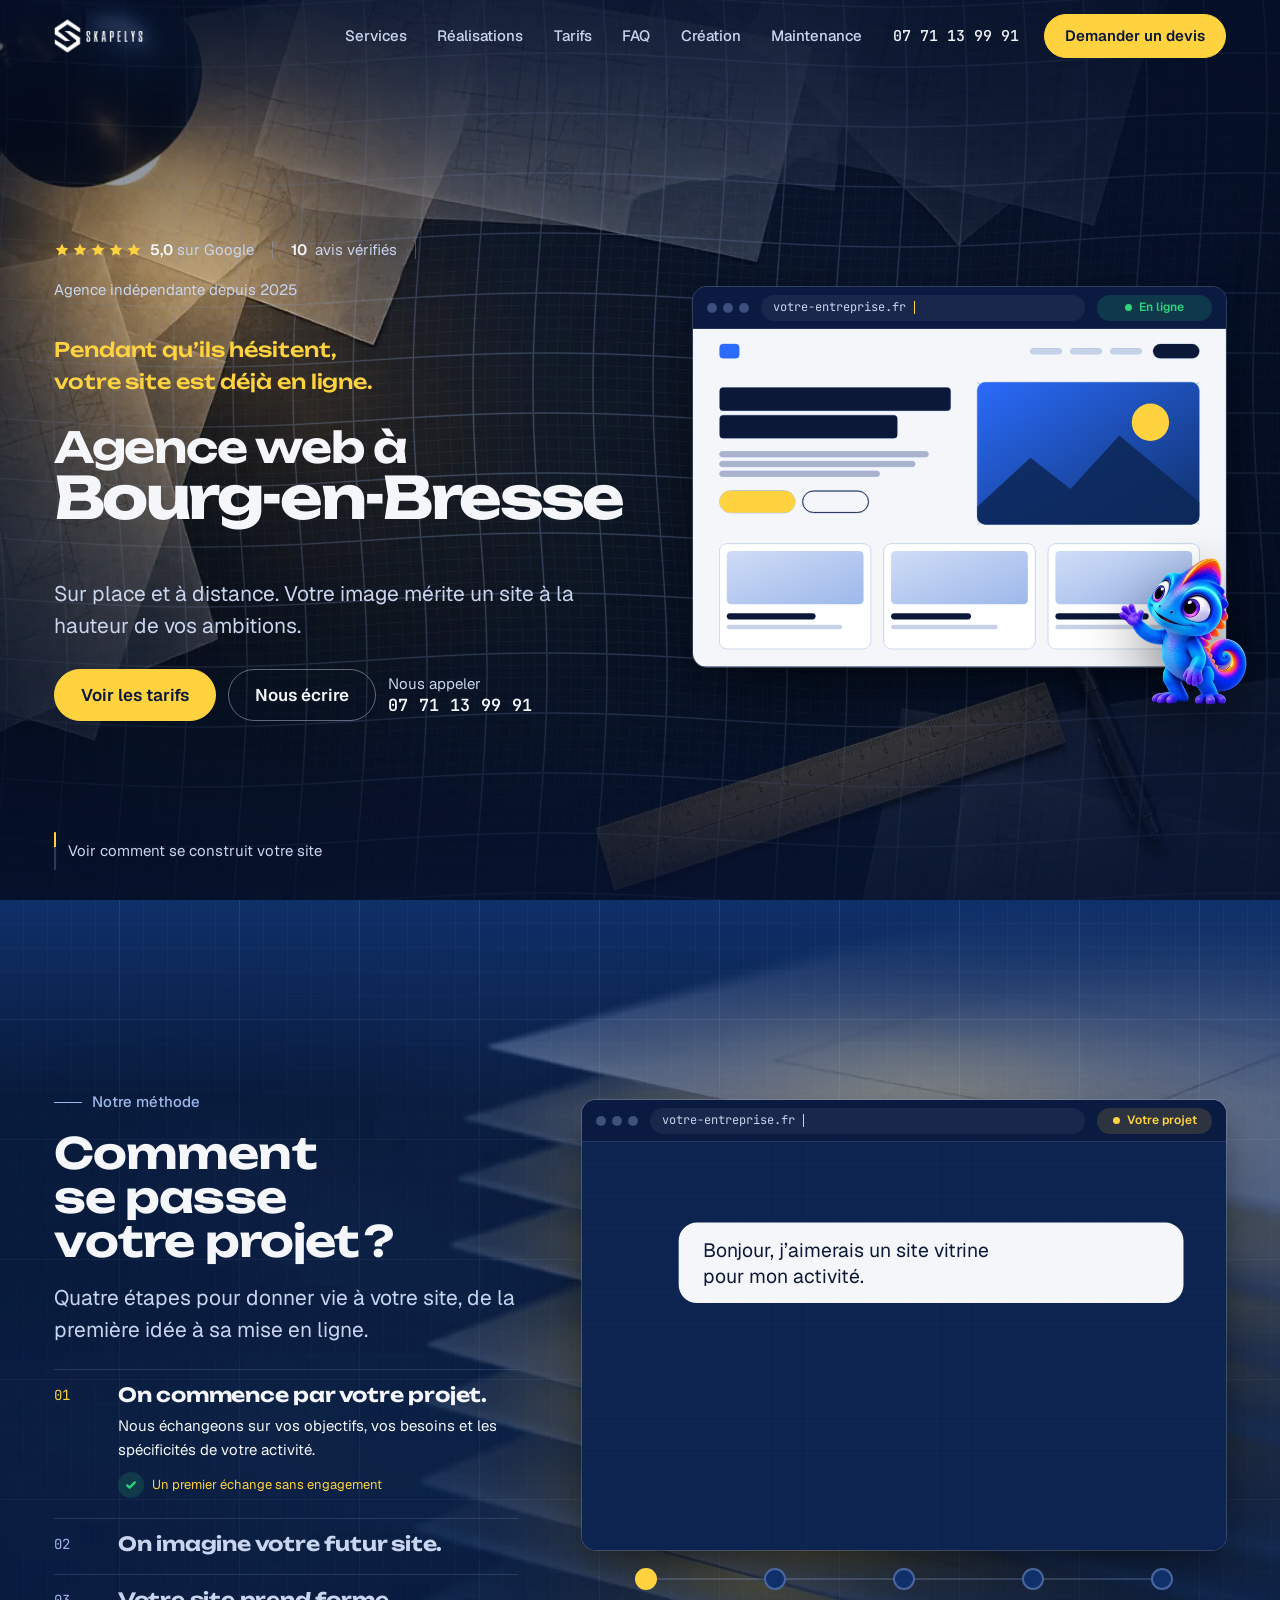
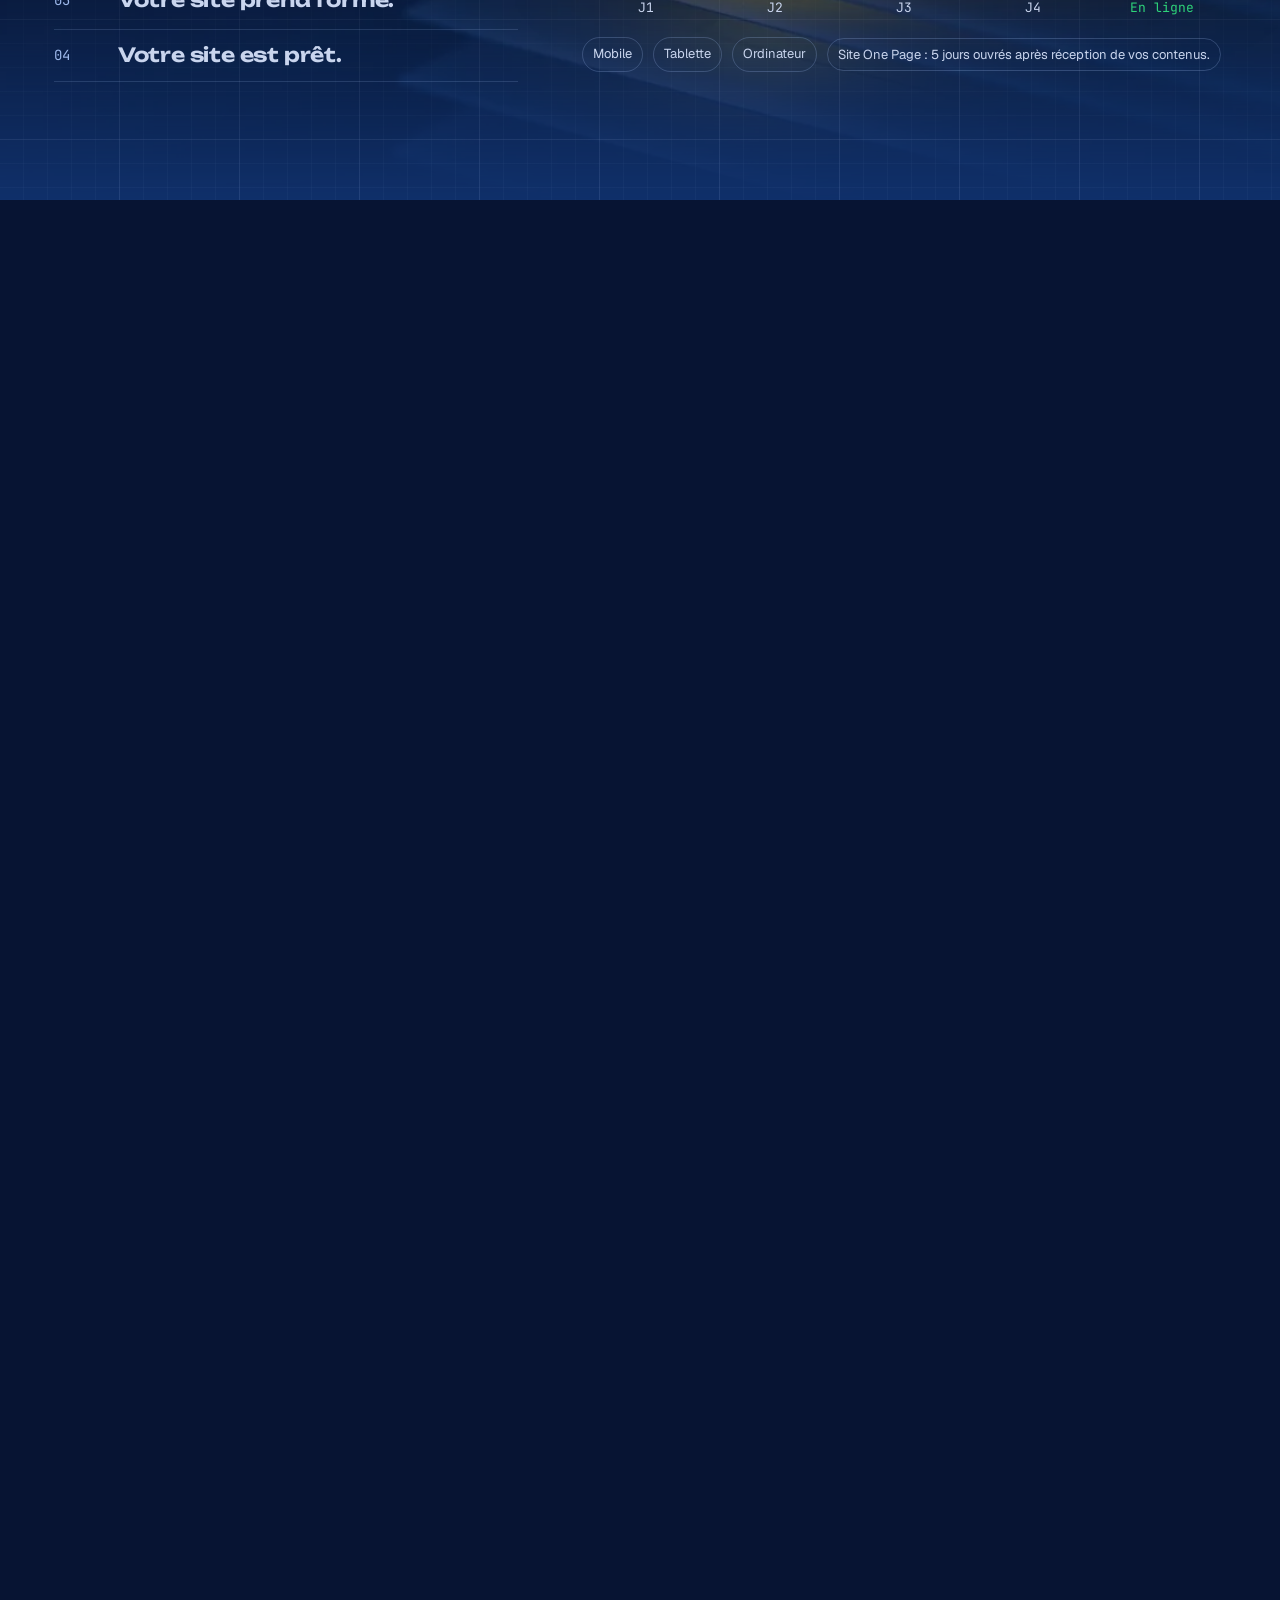
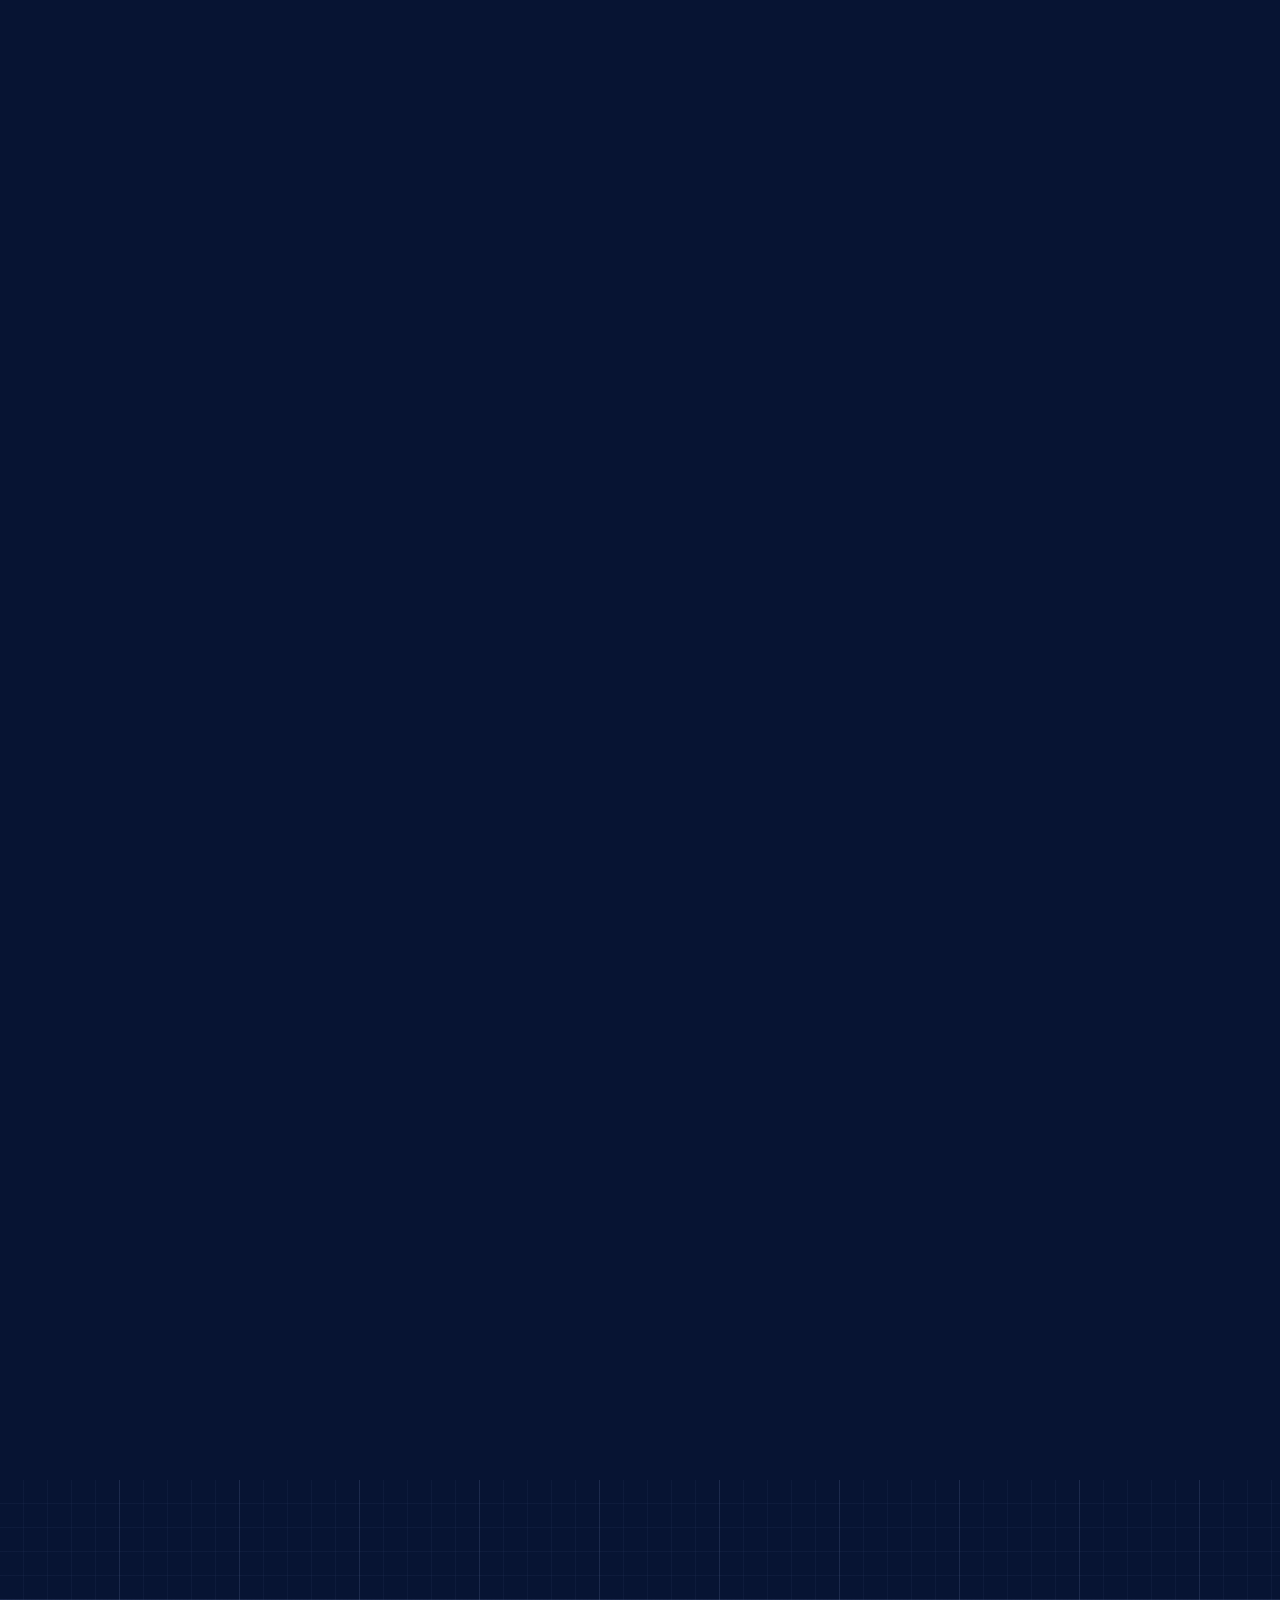
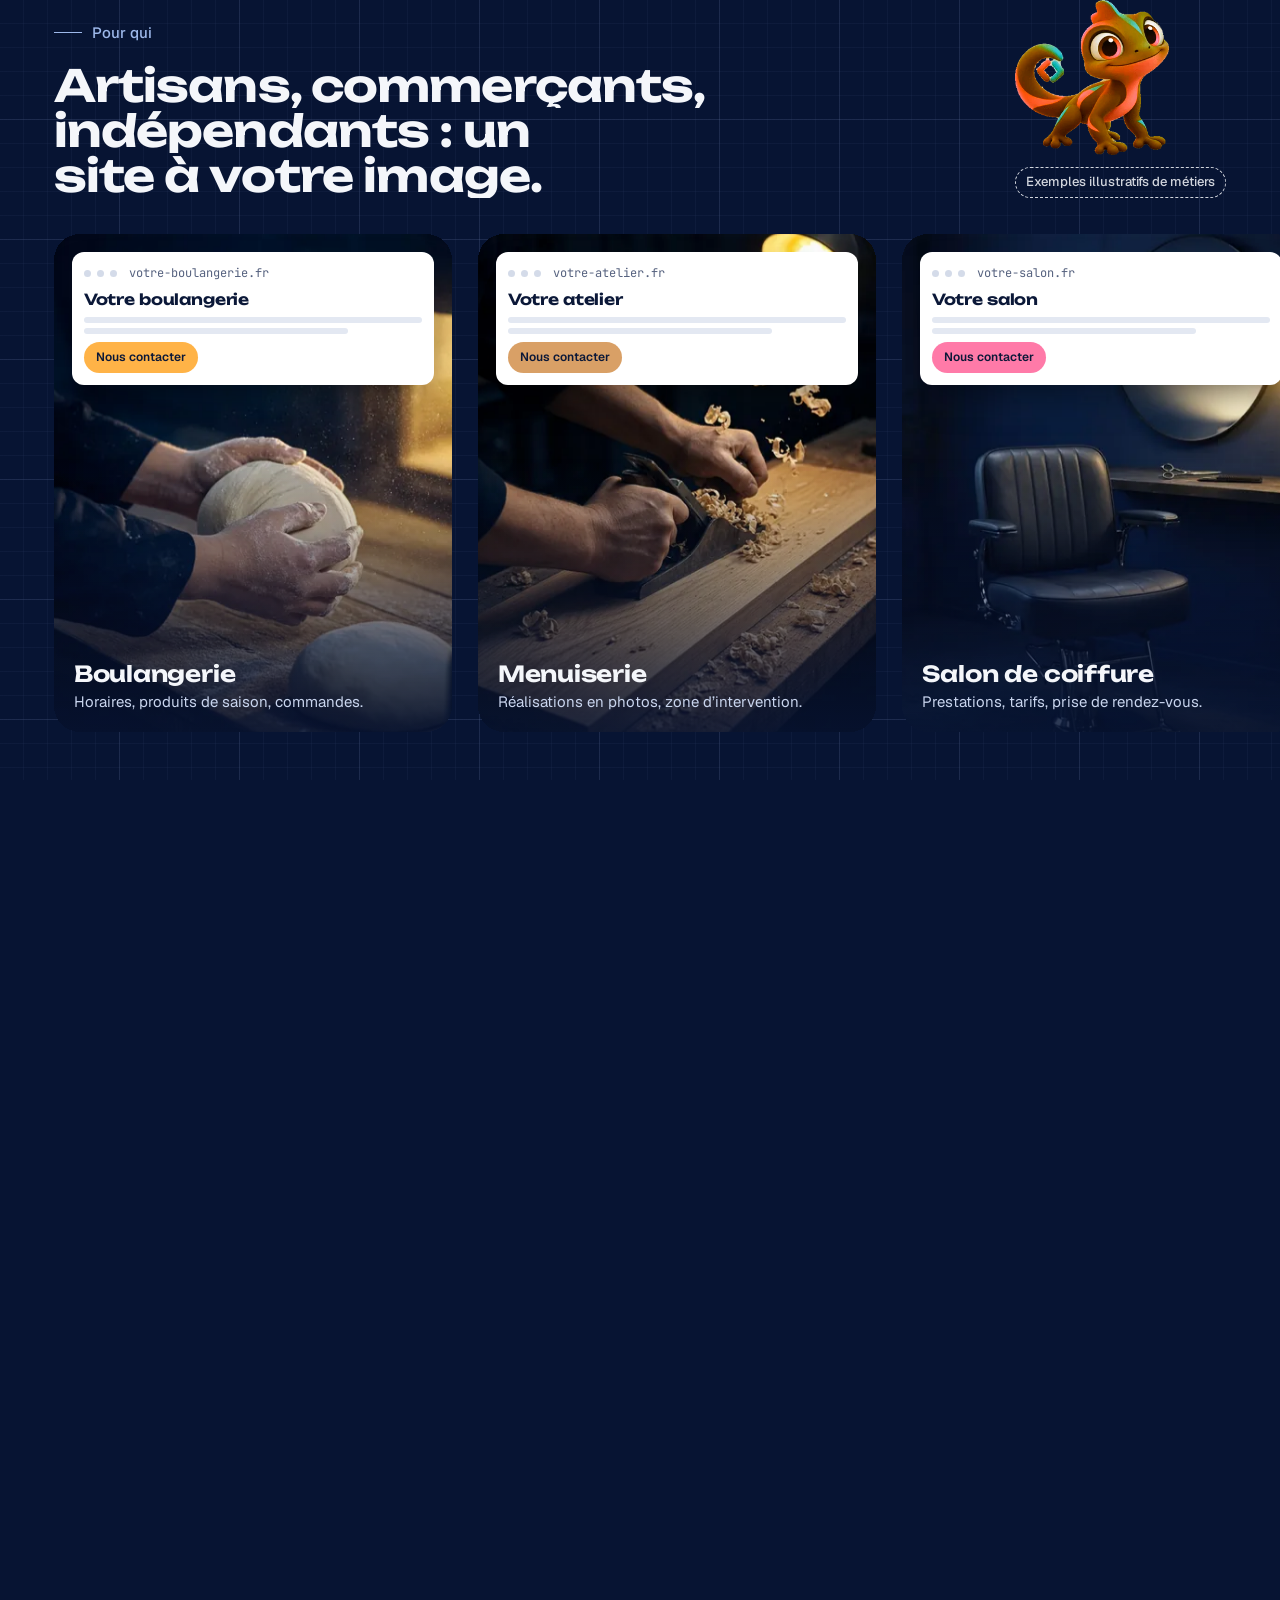
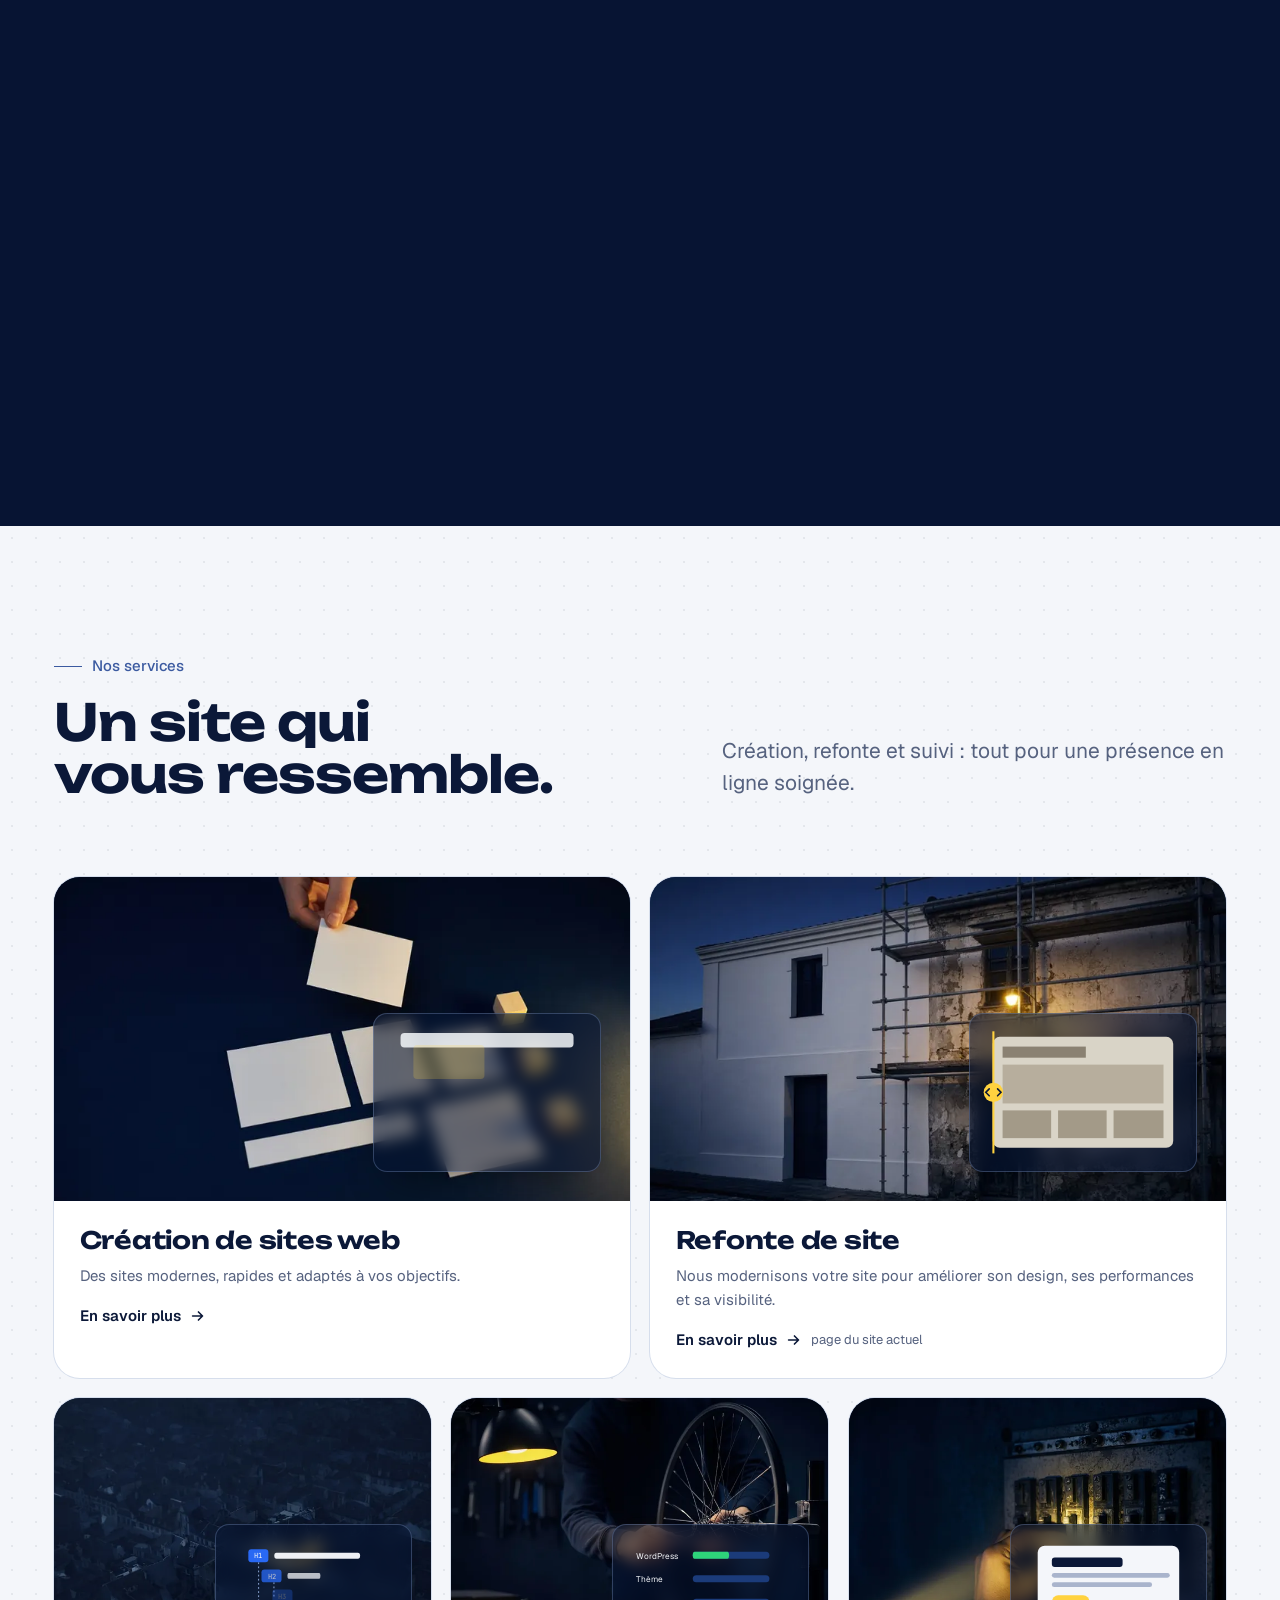
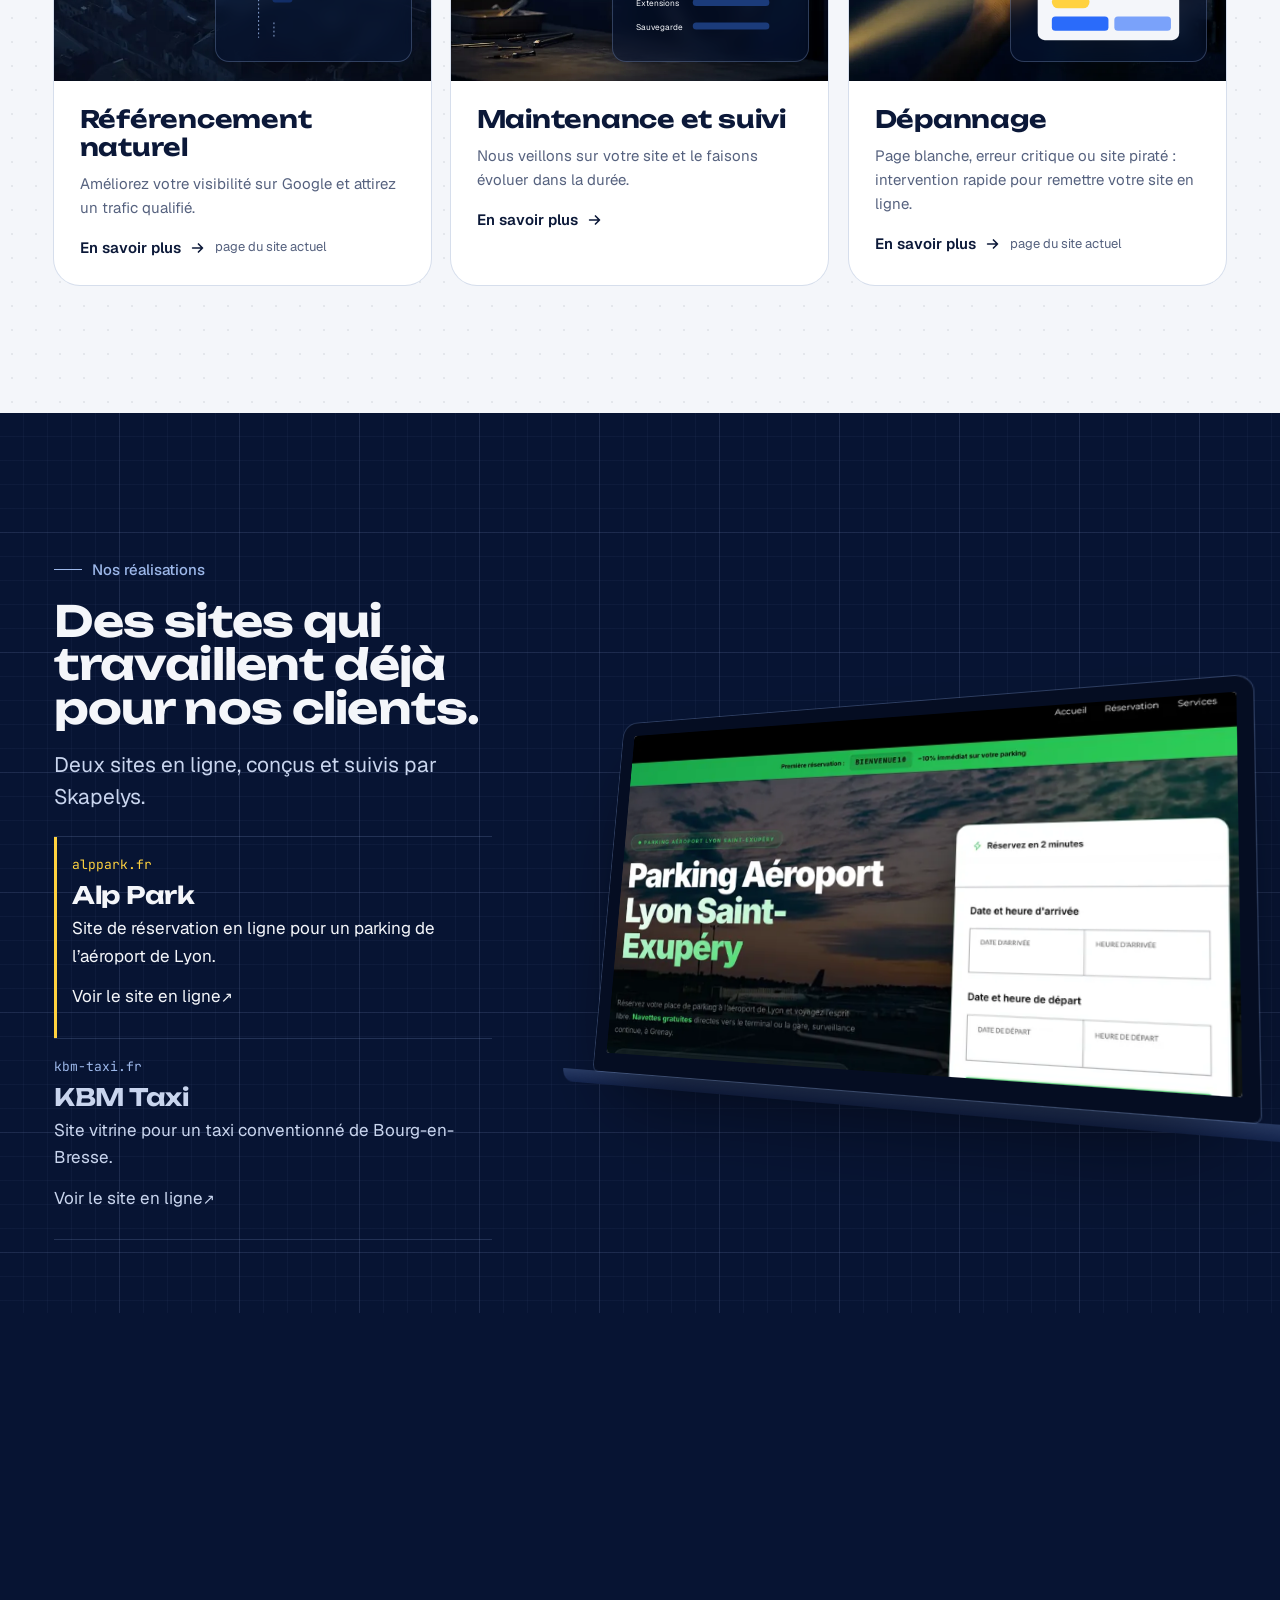
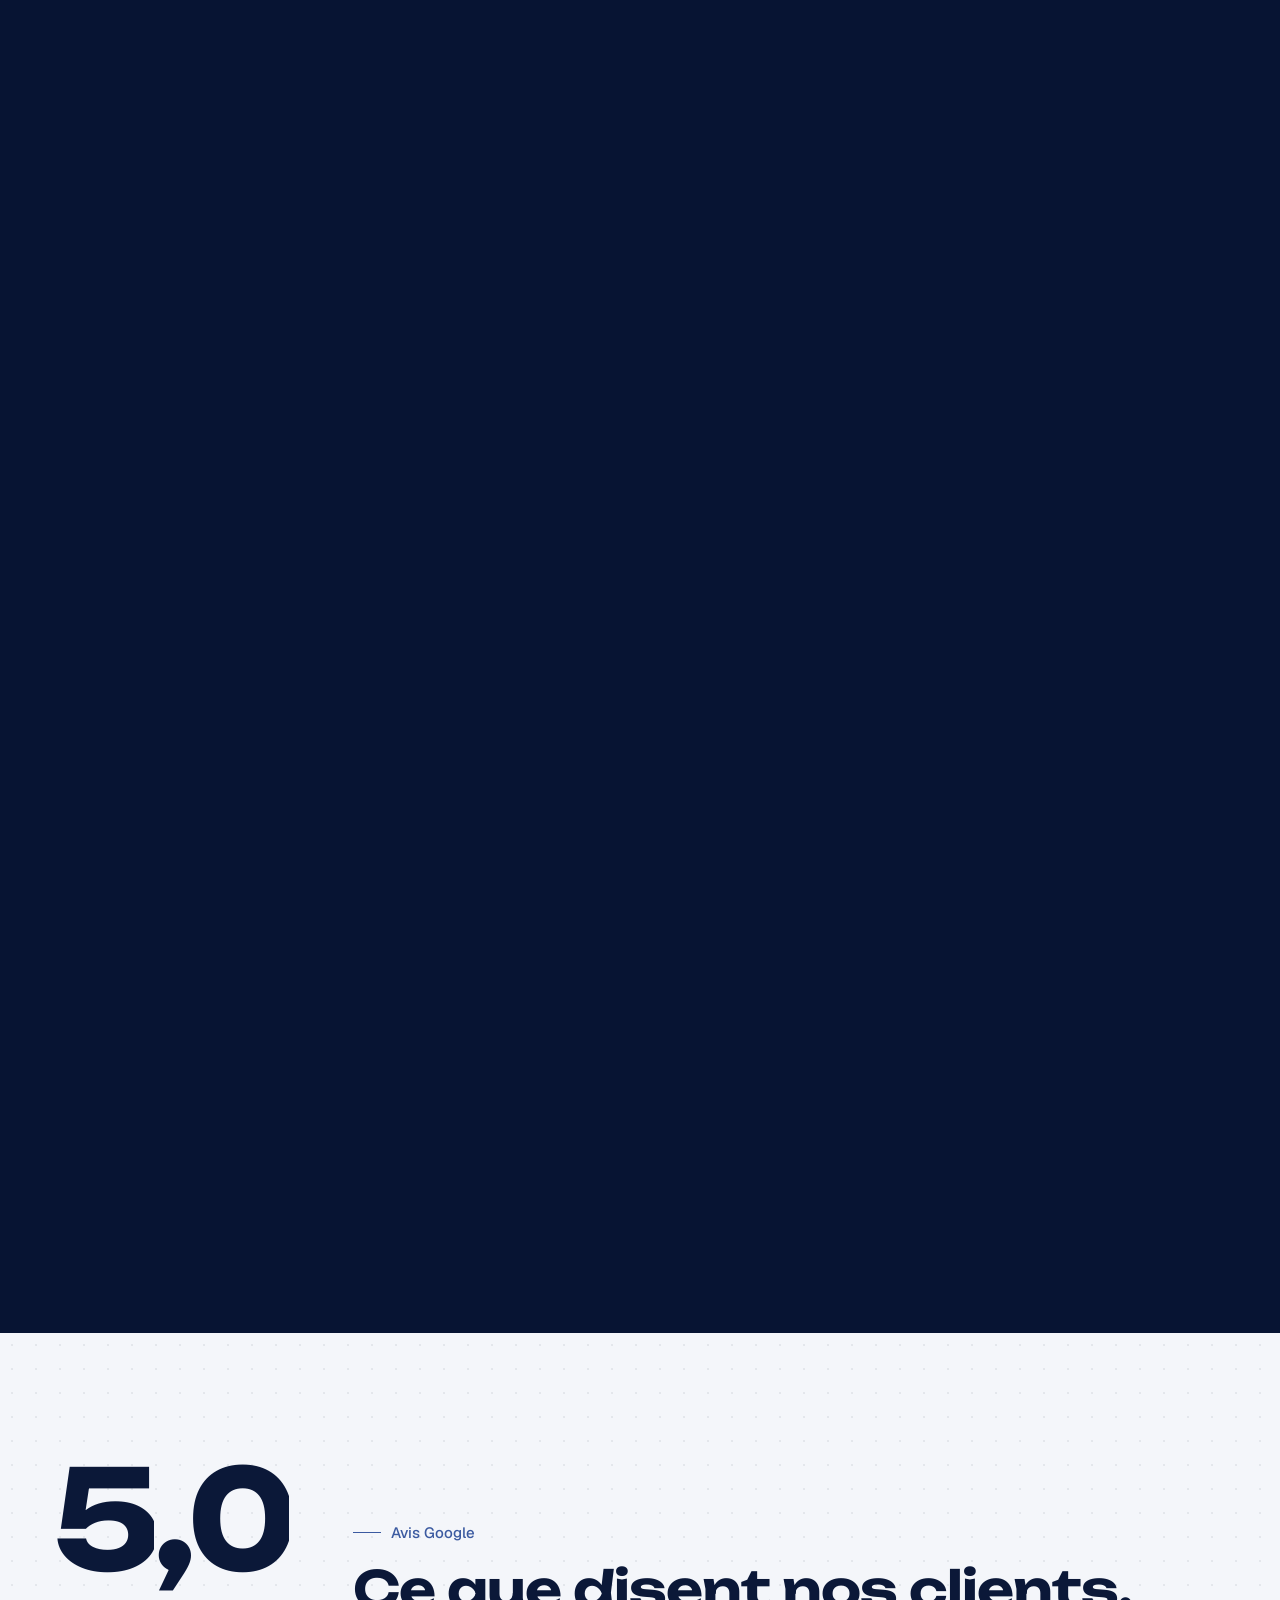
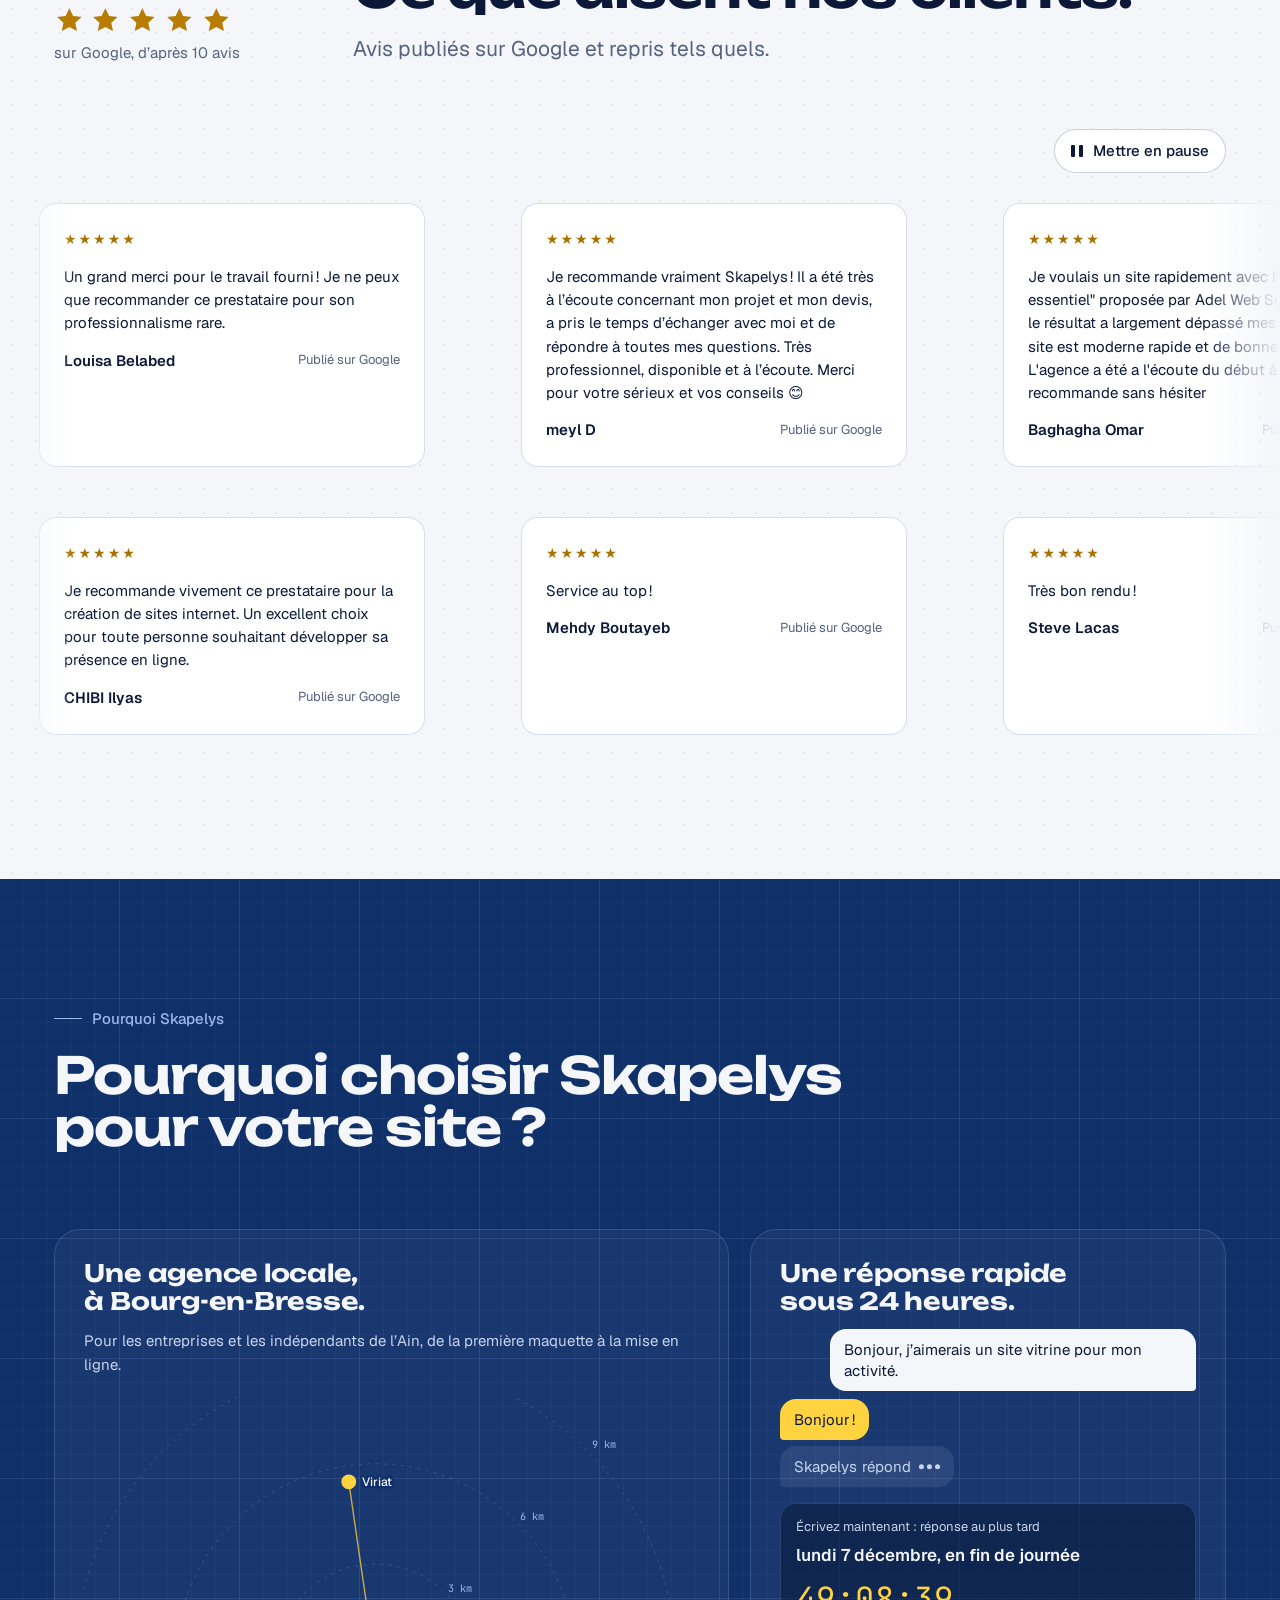
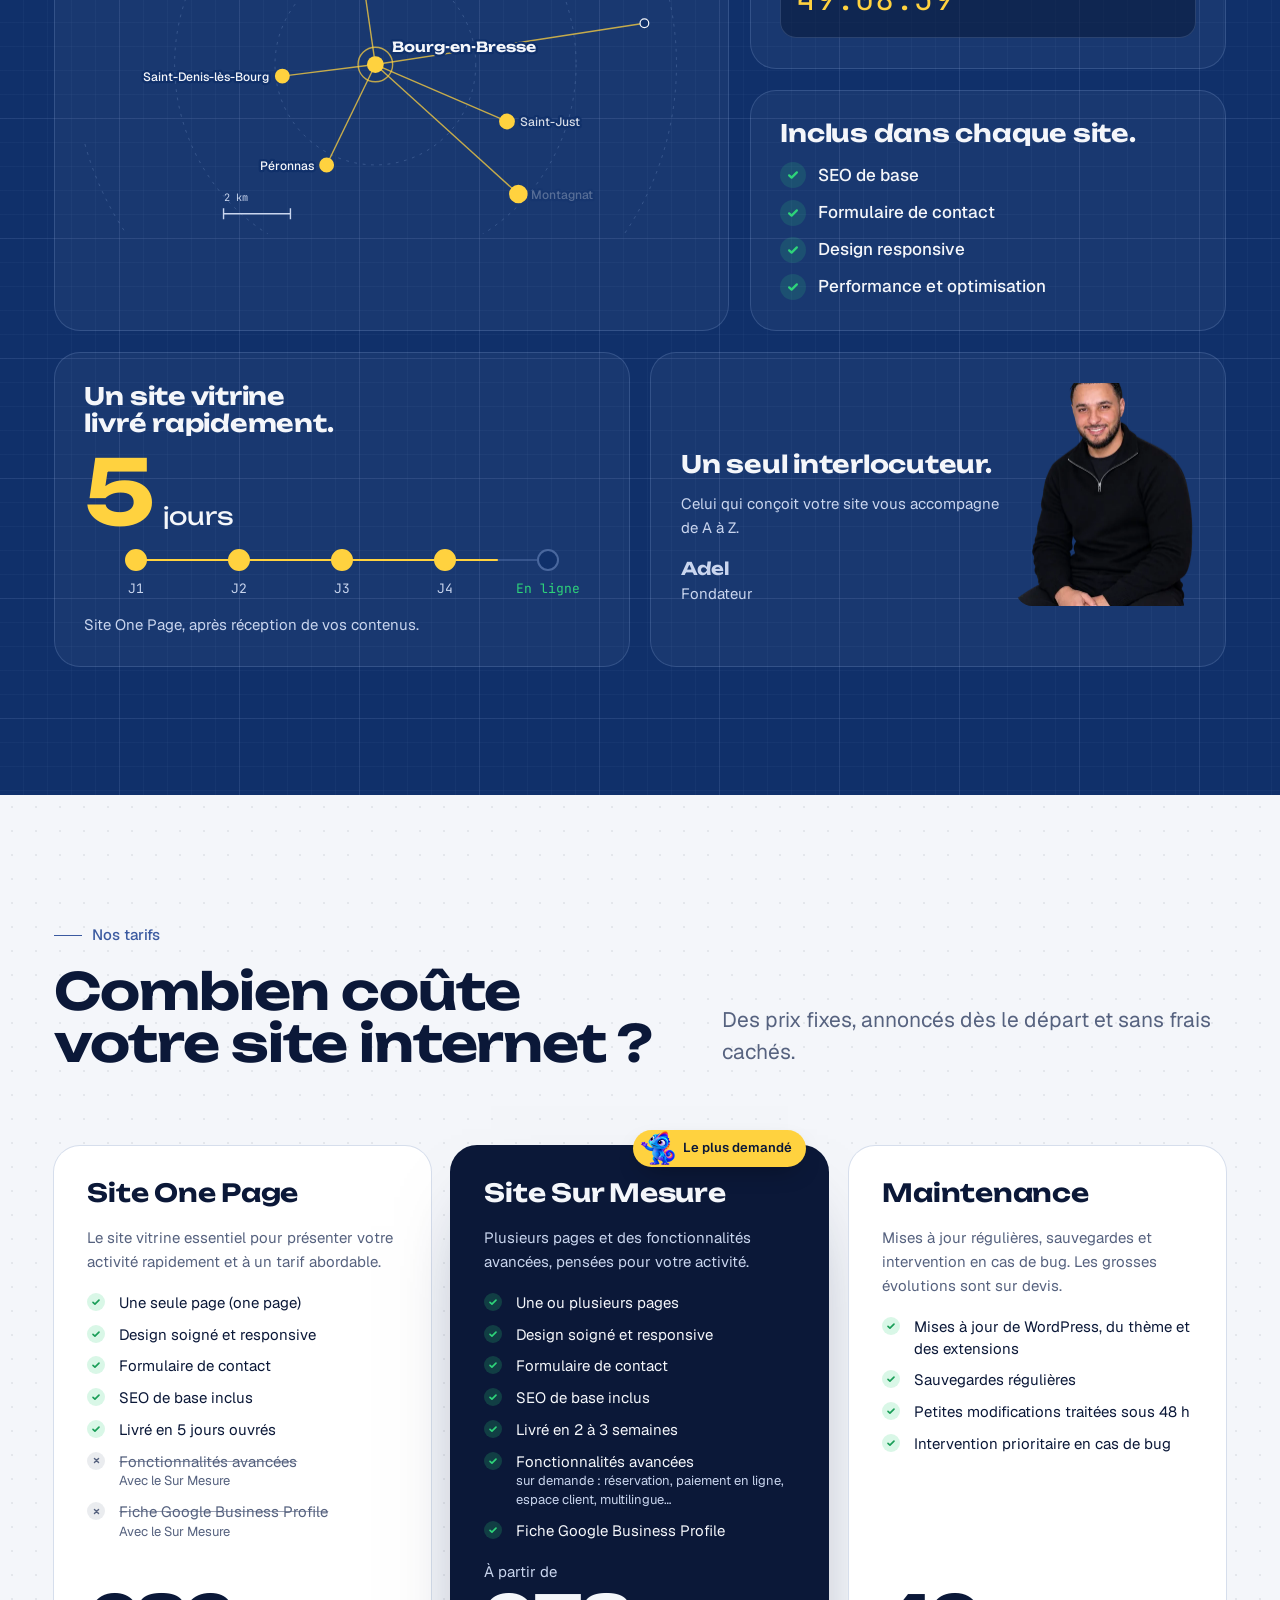
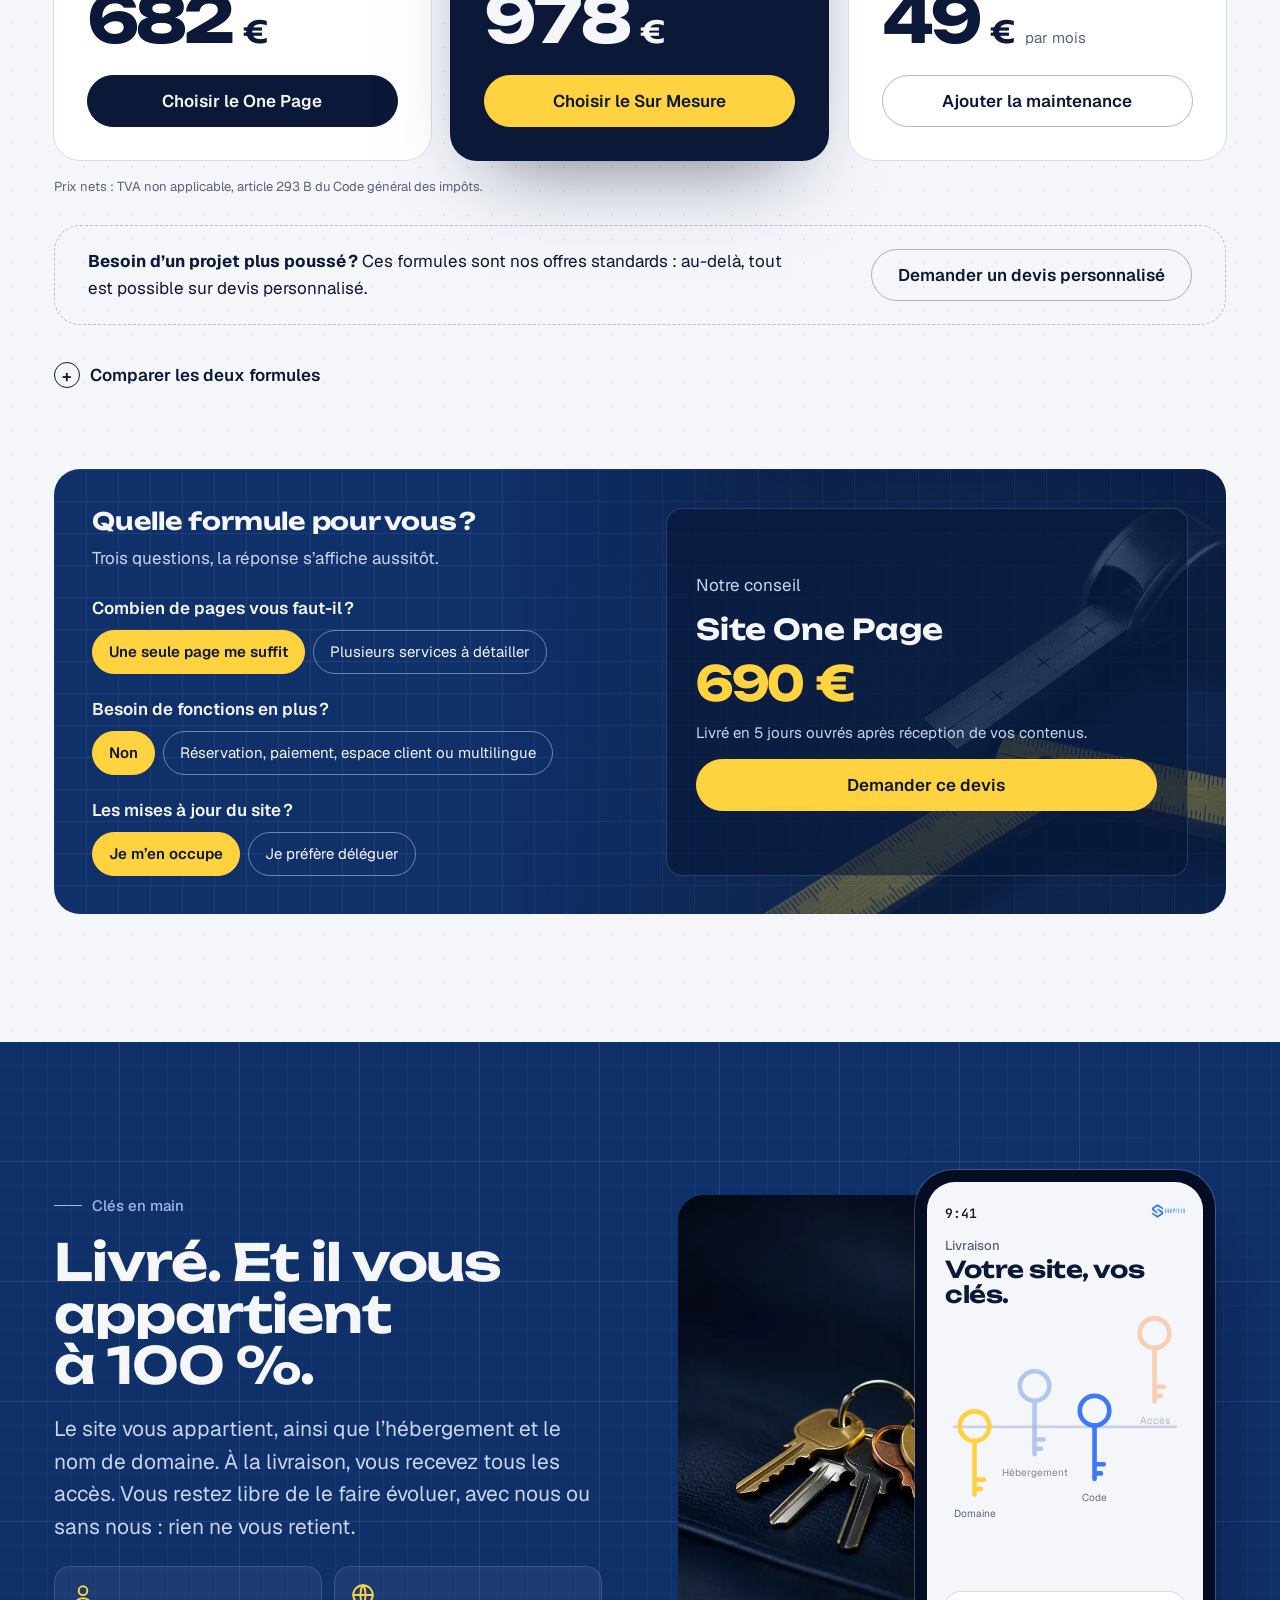
==== commit 0897c0a2: "Maquette Skapelys v3 effets et transitions" ====
--- a/index.html
+++ b/index.html
@@ -28,7 +28,8 @@
 <link rel="apple-touch-icon" href="assets/img/marque/apple-touch-icon.png">
 <link rel="preload" href="assets/fonts/unbounded.woff2" as="font" type="font/woff2" crossorigin>
 <link rel="preload" href="assets/fonts/geist.woff2" as="font" type="font/woff2" crossorigin>
-<link rel="stylesheet" href="assets/css/site.css?v=2">
+<style>html,body{background:#071433}</style>
+<link rel="stylesheet" href="assets/css/site.css?v=3">
 <script>
 (function(){var d=document.documentElement;d.classList.remove('no-js');d.classList.add('js','intro');var m='';try{m=localStorage.getItem('sk-motion')||''}catch(e){}var r=window.matchMedia&&matchMedia('(prefers-reduced-motion: reduce)').matches;if(m==='reduce'||(r&&m!=='full')){d.classList.add('motion-reduce');d.classList.remove('intro')}else if(m==='full'){d.classList.add('motion-full')}setTimeout(function(){d.classList.remove('intro')},2900)})();
 </script>
@@ -36,24 +37,24 @@
 <script defer src="assets/vendor/gsap/gsap.min.js"></script>
 <script defer src="assets/vendor/gsap/ScrollTrigger.min.js"></script>
 <script defer src="assets/vendor/gsap/SplitText.min.js"></script>
-<link rel="modulepreload" href="assets/js/main.js?v=2">
-<link rel="modulepreload" href="assets/js/modules/core.js?v=2">
-<link rel="modulepreload" href="assets/js/modules/sections.js?v=2">
-<link rel="modulepreload" href="assets/js/modules/deadline.js?v=2">
-<script type="module" src="assets/js/main.js?v=2"></script>
+<link rel="modulepreload" href="assets/js/main.js?v=3">
+<link rel="modulepreload" href="assets/js/modules/core.js?v=3">
+<link rel="modulepreload" href="assets/js/modules/sections.js?v=3">
+<link rel="modulepreload" href="assets/js/modules/deadline.js?v=3">
+<script type="module" src="assets/js/main.js?v=3"></script>
 </head>
 <body data-page="accueil">
 <a class="skip" href="#contenu">Aller au contenu</a>
-<div class="curtain" aria-hidden="true"><i></i><i></i><i></i><i></i><i></i></div>
+<div class="curtain" aria-hidden="true"><i></i><i></i><i></i><i></i><i></i><img class="curtain-logo" src="assets/img/marque/logo-symbole.webp" alt="" width="182" height="182"></div>
 <header class="site-header" id="haut">
   <div class="wrap">
-    <a class="brand" href="index.html" aria-label="Skapelys, accueil">
+    <a class="brand" href="/" aria-label="Skapelys, accueil">
       <img src="assets/img/marque/logo-blanc.webp" alt="Skapelys" width="388" height="147" decoding="async" fetchpriority="high">
     </a>
     <nav class="nav" aria-label="Navigation principale">
       <a href="#services">Services</a><a href="#realisations">Réalisations</a><a href="#tarifs">Tarifs</a><a href="#faq">FAQ</a>
-      <a href="creation-site-web-bourg-en-bresse.html">Création</a>
-      <a href="maintenance-site-wordpress-bourg-en-bresse.html">Maintenance</a>
+      <a href="/creation-site-web-bourg-en-bresse">Création</a>
+      <a href="/maintenance-site-wordpress-bourg-en-bresse">Maintenance</a>
       <a class="nav-phone" href="tel:+33771139991">07 71 13 99 91</a>
       <a class="btn" href="#contact" data-magnetic><span class="btn-label">Demander un devis</span></a>
     </nav>
@@ -63,8 +64,8 @@
 </header>
 <div class="mobile-menu" id="menu-mobile" hidden>
   <a href="#services" data-close>Services</a><a href="#realisations" data-close>Réalisations</a><a href="#tarifs" data-close>Tarifs</a><a href="#faq" data-close>FAQ</a>
-  <a href="creation-site-web-bourg-en-bresse.html" data-close>Création de site</a>
-  <a href="maintenance-site-wordpress-bourg-en-bresse.html" data-close>Maintenance</a>
+  <a href="/creation-site-web-bourg-en-bresse" data-close>Création de site</a>
+  <a href="/maintenance-site-wordpress-bourg-en-bresse" data-close>Maintenance</a>
   <div class="mm-foot">
     <span class="muted">Téléphone</span>
     <a href="tel:+33771139991" class="cote">07 71 13 99 91</a>
@@ -254,27 +255,27 @@
       </div>
     </div>
     <div class="metiers-track" data-track><article class="metier" data-metier data-hue="181" style="--acc:#ffb347">
-  <div class="media"><img src="assets/img/grok/metier-boulangerie-784.webp" alt="Mains d’un boulanger façonnant des boules de pâte avant l’aube" width="784" height="1168" decoding="async" loading="lazy" srcset="assets/img/grok/metier-boulangerie-480.webp 480w, assets/img/grok/metier-boulangerie-784.webp 784w" sizes="(max-width: 700px) 60vw, 30vw"></div>
+  <div class="media"><img src="assets/img/grok/metier-boulangerie-784.webp" alt="Mains d’un boulanger façonnant des boules de pâte avant l’aube" width="784" height="1168" decoding="async" srcset="assets/img/grok/metier-boulangerie-480.webp 480w, assets/img/grok/metier-boulangerie-784.webp 784w" sizes="(max-width: 700px) 60vw, 30vw"></div>
   <div class="mini-site" aria-hidden="true"><div class="ms-bar"><i></i><i></i><i></i><span>votre-boulangerie.fr</span></div><strong>Votre boulangerie</strong><div class="ms-lines"><i></i><i></i></div><span class="ms-cta" style="background:#ffb347">Nous contacter</span></div>
   <div class="metier-label"><h3>Boulangerie</h3><p>Horaires, produits de saison, commandes.</p></div>
 </article><article class="metier" data-metier data-hue="176" style="--acc:#d9a066">
-  <div class="media"><img src="assets/img/grok/metier-menuiserie-784.webp" alt="Mains d’un menuisier rabotant une planche de chêne" width="784" height="1168" decoding="async" loading="lazy" srcset="assets/img/grok/metier-menuiserie-480.webp 480w, assets/img/grok/metier-menuiserie-784.webp 784w" sizes="(max-width: 700px) 60vw, 30vw"></div>
+  <div class="media"><img src="assets/img/grok/metier-menuiserie-784.webp" alt="Mains d’un menuisier rabotant une planche de chêne" width="784" height="1168" decoding="async" srcset="assets/img/grok/metier-menuiserie-480.webp 480w, assets/img/grok/metier-menuiserie-784.webp 784w" sizes="(max-width: 700px) 60vw, 30vw"></div>
   <div class="mini-site" aria-hidden="true"><div class="ms-bar"><i></i><i></i><i></i><span>votre-atelier.fr</span></div><strong>Votre atelier</strong><div class="ms-lines"><i></i><i></i></div><span class="ms-cta" style="background:#d9a066">Nous contacter</span></div>
   <div class="metier-label"><h3>Menuiserie</h3><p>Réalisations en photos, zone d’intervention.</p></div>
 </article><article class="metier" data-metier data-hue="124" style="--acc:#ff7aa8">
-  <div class="media"><img src="assets/img/grok/metier-coiffure-784.webp" alt="Fauteuil vide dans un salon de coiffure à la fermeture" width="784" height="1168" decoding="async" loading="lazy" srcset="assets/img/grok/metier-coiffure-480.webp 480w, assets/img/grok/metier-coiffure-784.webp 784w" sizes="(max-width: 700px) 60vw, 30vw"></div>
+  <div class="media"><img src="assets/img/grok/metier-coiffure-784.webp" alt="Fauteuil vide dans un salon de coiffure à la fermeture" width="784" height="1168" decoding="async" srcset="assets/img/grok/metier-coiffure-480.webp 480w, assets/img/grok/metier-coiffure-784.webp 784w" sizes="(max-width: 700px) 60vw, 30vw"></div>
   <div class="mini-site" aria-hidden="true"><div class="ms-bar"><i></i><i></i><i></i><span>votre-salon.fr</span></div><strong>Votre salon</strong><div class="ms-lines"><i></i><i></i></div><span class="ms-cta" style="background:#ff7aa8">Nous contacter</span></div>
   <div class="metier-label"><h3>Salon de coiffure</h3><p>Prestations, tarifs, prise de rendez-vous.</p></div>
 </article><article class="metier" data-metier data-hue="191" style="--acc:#ffd23f">
-  <div class="media"><img src="assets/img/grok/metier-taxi-784.webp" alt="Berline sombre garée sous un réverbère, rue pavée de nuit" width="784" height="1168" decoding="async" loading="lazy" srcset="assets/img/grok/metier-taxi-480.webp 480w, assets/img/grok/metier-taxi-784.webp 784w" sizes="(max-width: 700px) 60vw, 30vw"></div>
+  <div class="media"><img src="assets/img/grok/metier-taxi-784.webp" alt="Berline sombre garée sous un réverbère, rue pavée de nuit" width="784" height="1168" decoding="async" srcset="assets/img/grok/metier-taxi-480.webp 480w, assets/img/grok/metier-taxi-784.webp 784w" sizes="(max-width: 700px) 60vw, 30vw"></div>
   <div class="mini-site" aria-hidden="true"><div class="ms-bar"><i></i><i></i><i></i><span>votre-taxi.fr</span></div><strong>Votre taxi</strong><div class="ms-lines"><i></i><i></i></div><span class="ms-cta" style="background:#ffd23f">Nous contacter</span></div>
   <div class="metier-label"><h3>Taxi</h3><p>Un numéro visible et une réservation simple.</p></div>
 </article><article class="metier" data-metier data-hue="162" style="--acc:#ff8a5c">
-  <div class="media"><img src="assets/img/grok/metier-restaurant-784.webp" alt="Mains d’un cuisinier dressant une assiette de saison" width="784" height="1168" decoding="async" loading="lazy" srcset="assets/img/grok/metier-restaurant-480.webp 480w, assets/img/grok/metier-restaurant-784.webp 784w" sizes="(max-width: 700px) 60vw, 30vw"></div>
+  <div class="media"><img src="assets/img/grok/metier-restaurant-784.webp" alt="Mains d’un cuisinier dressant une assiette de saison" width="784" height="1168" decoding="async" srcset="assets/img/grok/metier-restaurant-480.webp 480w, assets/img/grok/metier-restaurant-784.webp 784w" sizes="(max-width: 700px) 60vw, 30vw"></div>
   <div class="mini-site" aria-hidden="true"><div class="ms-bar"><i></i><i></i><i></i><span>votre-restaurant.fr</span></div><strong>Votre restaurant</strong><div class="ms-lines"><i></i><i></i></div><span class="ms-cta" style="background:#ff8a5c">Nous contacter</span></div>
   <div class="metier-label"><h3>Restaurant</h3><p>La carte, les horaires, la réservation.</p></div>
 </article><article class="metier" data-metier data-hue="-16" style="--acc:#6fd3ff">
-  <div class="media"><img src="assets/img/grok/metier-plomberie-784.webp" alt="Mains d’un plombier serrant un raccord en laiton à la clé" width="784" height="1168" decoding="async" loading="lazy" srcset="assets/img/grok/metier-plomberie-480.webp 480w, assets/img/grok/metier-plomberie-784.webp 784w" sizes="(max-width: 700px) 60vw, 30vw"></div>
+  <div class="media"><img src="assets/img/grok/metier-plomberie-784.webp" alt="Mains d’un plombier serrant un raccord en laiton à la clé" width="784" height="1168" decoding="async" srcset="assets/img/grok/metier-plomberie-480.webp 480w, assets/img/grok/metier-plomberie-784.webp 784w" sizes="(max-width: 700px) 60vw, 30vw"></div>
   <div class="mini-site" aria-hidden="true"><div class="ms-bar"><i></i><i></i><i></i><span>votre-entreprise.fr</span></div><strong>Votre entreprise</strong><div class="ms-lines"><i></i><i></i></div><span class="ms-cta" style="background:#6fd3ff">Nous contacter</span></div>
   <div class="metier-label"><h3>Plomberie</h3><p>Urgences, devis, secteur couvert.</p></div>
 </article></div>
@@ -285,7 +286,7 @@
       <div style="display:grid;gap:18px"><span class="eyebrow">Nos services</span><h2 id="services-titre" data-split>Un site qui vous ressemble.</h2></div>
       <p class="lead">Création, refonte et suivi : tout pour une présence en ligne soignée.</p>
     </div>
-    <div class="services-grid"><a class="service service--wide" href="creation-site-web-bourg-en-bresse.html" data-tilt data-service="creation">
+    <div class="services-grid"><a class="service service--wide" href="/creation-site-web-bourg-en-bresse" data-tilt data-service="creation">
   <div class="service-media"><img src="assets/img/grok/service-creation-1168.webp" alt="Cartes blanches et petits blocs assemblés en mise en page" width="1168" height="784" decoding="async" loading="lazy" srcset="assets/img/grok/service-creation-760.webp 760w, assets/img/grok/service-creation-1168.webp 1168w" sizes="(max-width: 680px) 92vw, (max-width: 1080px) 46vw, 33vw"><div class="service-anim"><div class="service-glass"><svg viewBox="0 0 300 200" aria-hidden="true" data-anim="creation"><g fill="#f4f6fa">
 <rect class="blk" x="20" y="18" width="260" height="22" rx="6" opacity=".95"/><rect class="blk" x="20" y="52" width="150" height="72" rx="8" fill="#ffd23f"/><rect class="blk" x="182" y="52" width="98" height="72" rx="8" fill="#2a6bfa"/>
 <rect class="blk" x="20" y="136" width="80" height="46" rx="8" opacity=".9"/><rect class="blk" x="110" y="136" width="80" height="46" rx="8" opacity=".9"/><rect class="blk" x="200" y="136" width="80" height="46" rx="8" opacity=".9"/></g></svg></div></div></div>
@@ -299,7 +300,7 @@
 </a><a class="service" href="https://skapelys.fr/referencement-seo-bourg-en-bresse/" target="_blank" rel="noopener" data-tilt data-service="seo">
   <div class="service-media"><img src="assets/img/grok/service-seo-1168.webp" alt="Vue aérienne nocturne d’une petite ville, un seul bâtiment éclairé" width="1168" height="784" decoding="async" loading="lazy" srcset="assets/img/grok/service-seo-760.webp 760w, assets/img/grok/service-seo-1168.webp 1168w" sizes="(max-width: 680px) 92vw, (max-width: 1080px) 46vw, 33vw"><div class="service-anim"><div class="service-glass"><svg viewBox="0 0 300 200" aria-hidden="true" data-anim="seo"><path d="M57 48v128M83 82v26M83 150v26" stroke="#9db8ea" stroke-width="1.5" fill="none" stroke-dasharray="3 4"/><g class="seo-row"><rect x="40" y="26" width="34" height="22" rx="5" fill="#2a6bfa"/><text x="57" y="41.5" font-size="12" font-family="JetBrains Mono, monospace" fill="#fff" text-anchor="middle">H1</text><rect class="seo-bar" x="84" y="32" width="190" height="10" rx="5" fill="#f4f6fa"/></g><g class="seo-row"><rect x="66" y="60" width="34" height="22" rx="5" fill="#2a6bfa"/><text x="83" y="75.5" font-size="12" font-family="JetBrains Mono, monospace" fill="#fff" text-anchor="middle">H2</text><rect class="seo-bar" x="110" y="66" width="150" height="10" rx="5" fill="#f4f6fa"/></g><g class="seo-row"><rect x="92" y="94" width="34" height="22" rx="5" fill="#2a6bfa"/><text x="109" y="109.5" font-size="12" font-family="JetBrains Mono, monospace" fill="#fff" text-anchor="middle">H3</text><rect class="seo-bar" x="136" y="100" width="120" height="10" rx="5" fill="#f4f6fa"/></g><g class="seo-row"><rect x="66" y="128" width="34" height="22" rx="5" fill="#2a6bfa"/><text x="83" y="143.5" font-size="12" font-family="JetBrains Mono, monospace" fill="#fff" text-anchor="middle">H2</text><rect class="seo-bar" x="110" y="134" width="160" height="10" rx="5" fill="#f4f6fa"/></g><g class="seo-row"><rect x="92" y="162" width="34" height="22" rx="5" fill="#2a6bfa"/><text x="109" y="177.5" font-size="12" font-family="JetBrains Mono, monospace" fill="#fff" text-anchor="middle">H3</text><rect class="seo-bar" x="136" y="168" width="110" height="10" rx="5" fill="#f4f6fa"/></g></svg></div></div></div>
   <div class="service-body"><h3>Référencement naturel</h3><p>Améliorez votre visibilité sur Google et attirez un trafic qualifié.</p><span class="service-more">En savoir plus <svg class="arrow" viewBox="0 0 20 20" width="18" height="18" aria-hidden="true"><path d="M4 10h11m-4.5-4.5L15 10l-4.5 4.5" fill="none" stroke="currentColor" stroke-width="1.8" stroke-linecap="round" stroke-linejoin="round"/></svg><span class="ext-badge">page du site actuel</span></span></div>
-</a><a class="service" href="maintenance-site-wordpress-bourg-en-bresse.html" data-tilt data-service="maintenance">
+</a><a class="service" href="/maintenance-site-wordpress-bourg-en-bresse" data-tilt data-service="maintenance">
   <div class="service-media"><img src="assets/img/grok/service-maintenance-1168.webp" alt="Mains réglant une roue de vélo sur un pied d’atelier" width="1168" height="784" decoding="async" loading="lazy" srcset="assets/img/grok/service-maintenance-760.webp 760w, assets/img/grok/service-maintenance-1168.webp 1168w" sizes="(max-width: 680px) 92vw, (max-width: 1080px) 46vw, 33vw"><div class="service-anim"><div class="service-glass"><svg viewBox="0 0 300 200" aria-hidden="true" data-anim="maintenance"><g class="mt-row"><text x="24" y="42" font-size="14" font-family="Geist, Arial, sans-serif" fill="#f4f6fa">WordPress</text><rect x="120" y="30" width="130" height="12" rx="6" fill="#1b3b7a"/><rect class="mt-bar" x="120" y="30" width="130" height="12" rx="6" fill="#2ed47a"/><g class="mt-ok"><circle cx="270" cy="36" r="10" fill="#2ed47a"/><path d="M265 36l3.5 3.2 6-6.4" stroke="#0b1838" stroke-width="2.2" fill="none" stroke-linecap="round" stroke-linejoin="round"/></g></g><g class="mt-row"><text x="24" y="82" font-size="14" font-family="Geist, Arial, sans-serif" fill="#f4f6fa">Thème</text><rect x="120" y="70" width="130" height="12" rx="6" fill="#1b3b7a"/><rect class="mt-bar" x="120" y="70" width="130" height="12" rx="6" fill="#2ed47a"/><g class="mt-ok"><circle cx="270" cy="76" r="10" fill="#2ed47a"/><path d="M265 76l3.5 3.2 6-6.4" stroke="#0b1838" stroke-width="2.2" fill="none" stroke-linecap="round" stroke-linejoin="round"/></g></g><g class="mt-row"><text x="24" y="122" font-size="14" font-family="Geist, Arial, sans-serif" fill="#f4f6fa">Extensions</text><rect x="120" y="110" width="130" height="12" rx="6" fill="#1b3b7a"/><rect class="mt-bar" x="120" y="110" width="130" height="12" rx="6" fill="#2ed47a"/><g class="mt-ok"><circle cx="270" cy="116" r="10" fill="#2ed47a"/><path d="M265 116l3.5 3.2 6-6.4" stroke="#0b1838" stroke-width="2.2" fill="none" stroke-linecap="round" stroke-linejoin="round"/></g></g><g class="mt-row"><text x="24" y="162" font-size="14" font-family="Geist, Arial, sans-serif" fill="#f4f6fa">Sauvegarde</text><rect x="120" y="150" width="130" height="12" rx="6" fill="#1b3b7a"/><rect class="mt-bar" x="120" y="150" width="130" height="12" rx="6" fill="#2ed47a"/><g class="mt-ok"><circle cx="270" cy="156" r="10" fill="#2ed47a"/><path d="M265 156l3.5 3.2 6-6.4" stroke="#0b1838" stroke-width="2.2" fill="none" stroke-linecap="round" stroke-linejoin="round"/></g></g></svg></div></div></div>
   <div class="service-body"><h3>Maintenance et suivi</h3><p>Nous veillons sur votre site et le faisons évoluer dans la durée.</p><span class="service-more">En savoir plus <svg class="arrow" viewBox="0 0 20 20" width="18" height="18" aria-hidden="true"><path d="M4 10h11m-4.5-4.5L15 10l-4.5 4.5" fill="none" stroke="currentColor" stroke-width="1.8" stroke-linecap="round" stroke-linejoin="round"/></svg></span></div>
 </a><a class="service" href="https://skapelys.fr/depannage-site-wordpress-bourg-en-bresse/" target="_blank" rel="noopener" data-tilt data-service="depannage">
@@ -334,7 +335,7 @@
     <div class="avis-head">
       <div class="score" data-score>
         <div class="score-num" aria-label="Note moyenne 5,0 sur 5"><span class="digit"><span>5</span></span><span>,</span><span class="digit"><span>0</span></span></div>
-        <div class="score-stars"><svg viewBox="0 0 24 24" aria-hidden="true"><path class="empty" d="M12 2.6l2.9 6 6.6.8-4.9 4.5 1.3 6.5L12 17.2l-5.9 3.2 1.3-6.5L2.5 9.4l6.6-.8z"/><path class="fill" style="clip-path:inset(0 0 0 0)" d="M12 2.6l2.9 6 6.6.8-4.9 4.5 1.3 6.5L12 17.2l-5.9 3.2 1.3-6.5L2.5 9.4l6.6-.8z"/></svg><svg viewBox="0 0 24 24" aria-hidden="true"><path class="empty" d="M12 2.6l2.9 6 6.6.8-4.9 4.5 1.3 6.5L12 17.2l-5.9 3.2 1.3-6.5L2.5 9.4l6.6-.8z"/><path class="fill" style="clip-path:inset(0 0 0 0)" d="M12 2.6l2.9 6 6.6.8-4.9 4.5 1.3 6.5L12 17.2l-5.9 3.2 1.3-6.5L2.5 9.4l6.6-.8z"/></svg><svg viewBox="0 0 24 24" aria-hidden="true"><path class="empty" d="M12 2.6l2.9 6 6.6.8-4.9 4.5 1.3 6.5L12 17.2l-5.9 3.2 1.3-6.5L2.5 9.4l6.6-.8z"/><path class="fill" style="clip-path:inset(0 0 0 0)" d="M12 2.6l2.9 6 6.6.8-4.9 4.5 1.3 6.5L12 17.2l-5.9 3.2 1.3-6.5L2.5 9.4l6.6-.8z"/></svg><svg viewBox="0 0 24 24" aria-hidden="true"><path class="empty" d="M12 2.6l2.9 6 6.6.8-4.9 4.5 1.3 6.5L12 17.2l-5.9 3.2 1.3-6.5L2.5 9.4l6.6-.8z"/><path class="fill" style="clip-path:inset(0 0 0 0)" d="M12 2.6l2.9 6 6.6.8-4.9 4.5 1.3 6.5L12 17.2l-5.9 3.2 1.3-6.5L2.5 9.4l6.6-.8z"/></svg><svg viewBox="0 0 24 24" aria-hidden="true"><path class="empty" d="M12 2.6l2.9 6 6.6.8-4.9 4.5 1.3 6.5L12 17.2l-5.9 3.2 1.3-6.5L2.5 9.4l6.6-.8z"/><path class="fill" style="clip-path:inset(0 0 0 0)" d="M12 2.6l2.9 6 6.6.8-4.9 4.5 1.3 6.5L12 17.2l-5.9 3.2 1.3-6.5L2.5 9.4l6.6-.8z"/></svg></div>
+        <div class="score-stars"><svg viewBox="0 0 24 24" aria-hidden="true"><path class="empty" d="M12 2.6l2.9 6 6.6.8-4.9 4.5 1.3 6.5L12 17.2l-5.9 3.2 1.3-6.5L2.5 9.4l6.6-.8z"/><path class="fill" d="M12 2.6l2.9 6 6.6.8-4.9 4.5 1.3 6.5L12 17.2l-5.9 3.2 1.3-6.5L2.5 9.4l6.6-.8z"/></svg><svg viewBox="0 0 24 24" aria-hidden="true"><path class="empty" d="M12 2.6l2.9 6 6.6.8-4.9 4.5 1.3 6.5L12 17.2l-5.9 3.2 1.3-6.5L2.5 9.4l6.6-.8z"/><path class="fill" d="M12 2.6l2.9 6 6.6.8-4.9 4.5 1.3 6.5L12 17.2l-5.9 3.2 1.3-6.5L2.5 9.4l6.6-.8z"/></svg><svg viewBox="0 0 24 24" aria-hidden="true"><path class="empty" d="M12 2.6l2.9 6 6.6.8-4.9 4.5 1.3 6.5L12 17.2l-5.9 3.2 1.3-6.5L2.5 9.4l6.6-.8z"/><path class="fill" d="M12 2.6l2.9 6 6.6.8-4.9 4.5 1.3 6.5L12 17.2l-5.9 3.2 1.3-6.5L2.5 9.4l6.6-.8z"/></svg><svg viewBox="0 0 24 24" aria-hidden="true"><path class="empty" d="M12 2.6l2.9 6 6.6.8-4.9 4.5 1.3 6.5L12 17.2l-5.9 3.2 1.3-6.5L2.5 9.4l6.6-.8z"/><path class="fill" d="M12 2.6l2.9 6 6.6.8-4.9 4.5 1.3 6.5L12 17.2l-5.9 3.2 1.3-6.5L2.5 9.4l6.6-.8z"/></svg><svg viewBox="0 0 24 24" aria-hidden="true"><path class="empty" d="M12 2.6l2.9 6 6.6.8-4.9 4.5 1.3 6.5L12 17.2l-5.9 3.2 1.3-6.5L2.5 9.4l6.6-.8z"/><path class="fill" d="M12 2.6l2.9 6 6.6.8-4.9 4.5 1.3 6.5L12 17.2l-5.9 3.2 1.3-6.5L2.5 9.4l6.6-.8z"/></svg></div>
         <div class="score-meta">sur Google, d’après 10 avis</div>
       </div>
       <div class="sec-head" style="margin-bottom:0">
@@ -361,7 +362,7 @@
 <circle class="ring" cx="313.2" cy="287.6" r="107.9"/><text class="ring-label" x="390.9" y="209.9">3 km</text><circle class="ring" cx="313.2" cy="287.6" r="215.8"/><text class="ring-label" x="468.6" y="132.2">6 km</text><circle class="ring" cx="313.2" cy="287.6" r="323.7"/><text class="ring-label" x="546.3" y="54.5">9 km</text><path class="link-line" pathLength="1" d="M313.2 287.6L284.6 91.2"/><path class="link-line" pathLength="1" d="M313.2 287.6L213.2 300.0"/><path class="link-line" pathLength="1" d="M313.2 287.6L260.8 395.6"/><path class="link-line" pathLength="1" d="M313.2 287.6L454.7 348.8"/><path class="link-line" pathLength="1" d="M313.2 287.6L466.9 426.8"/><path class="link-line" pathLength="1" d="M313.2 287.6L602.4 243.2"/>
 <circle class="hub-ring" cx="313.2" cy="287.6" r="14"/><circle class="hub" cx="313.2" cy="287.6" r="9"/>
 <text class="hub-label" x="331.2" y="273.6">Bourg-en-Bresse</text>
-<g class="town-g" data-town="0"><circle class="town" cx="284.6" cy="91.2" r="7"/><text class="town-num" x="284.6" y="96.2" text-anchor="middle">1</text><text class="town-label" x="298.6" y="96.2" text-anchor="start">Viriat</text></g><g class="town-g" data-town="1"><circle class="town" cx="213.2" cy="300.0" r="7"/><text class="town-num" x="213.2" y="305.0" text-anchor="middle">2</text><text class="town-label" x="199.2" y="305.0" text-anchor="end">Saint-Denis-lès-Bourg</text></g><g class="town-g" data-town="2"><circle class="town" cx="260.8" cy="395.6" r="7"/><text class="town-num" x="260.8" y="400.6" text-anchor="middle">3</text><text class="town-label" x="246.8" y="400.6" text-anchor="end">Péronnas</text></g><g class="town-g" data-town="3"><circle class="town" cx="454.7" cy="348.8" r="7"/><text class="town-num" x="454.7" y="353.8" text-anchor="middle">4</text><text class="town-label" x="468.7" y="353.8" text-anchor="start">Saint-Just</text></g><g class="town-g" data-town="4"><circle class="town" cx="466.9" cy="426.8" r="7"/><text class="town-num" x="466.9" y="431.8" text-anchor="middle">5</text><text class="town-label" x="480.9" y="431.8" text-anchor="start">Montagnat</text></g><g class="town-g" data-town="5"><circle class="town" cx="602.4" cy="243.2" r="7"/><text class="town-num" x="602.4" y="248.2" text-anchor="middle">6</text><text class="town-label" x="588.4" y="248.2" text-anchor="end">Jasseron</text></g><path class="scale" d="M150 448h71.9M150 442v12M221.9 442v12"/><text class="scale-label" x="150" y="434">2 km</text>
+<g class="town-g" data-town="0"><g class="town-dot"><circle class="town" cx="284.6" cy="91.2" r="7"/><circle class="town-big" cx="284.6" cy="91.2" r="19"/><text class="town-num" x="284.6" y="99.2" text-anchor="middle">1</text></g><text class="town-label" x="298.6" y="96.2" text-anchor="start">Viriat</text></g><g class="town-g" data-town="1"><g class="town-dot"><circle class="town" cx="213.2" cy="300.0" r="7"/><circle class="town-big" cx="213.2" cy="300.0" r="19"/><text class="town-num" x="213.2" y="308.0" text-anchor="middle">2</text></g><text class="town-label" x="199.2" y="305.0" text-anchor="end">Saint-Denis-lès-Bourg</text></g><g class="town-g" data-town="2"><g class="town-dot"><circle class="town" cx="260.8" cy="395.6" r="7"/><circle class="town-big" cx="260.8" cy="395.6" r="19"/><text class="town-num" x="260.8" y="403.6" text-anchor="middle">3</text></g><text class="town-label" x="246.8" y="400.6" text-anchor="end">Péronnas</text></g><g class="town-g" data-town="3"><g class="town-dot"><circle class="town" cx="454.7" cy="348.8" r="7"/><circle class="town-big" cx="454.7" cy="348.8" r="19"/><text class="town-num" x="454.7" y="356.8" text-anchor="middle">4</text></g><text class="town-label" x="468.7" y="353.8" text-anchor="start">Saint-Just</text></g><g class="town-g" data-town="4"><g class="town-dot"><circle class="town" cx="466.9" cy="426.8" r="7"/><circle class="town-big" cx="466.9" cy="426.8" r="19"/><text class="town-num" x="466.9" y="434.8" text-anchor="middle">5</text></g><text class="town-label" x="480.9" y="431.8" text-anchor="start">Montagnat</text></g><g class="town-g" data-town="5"><g class="town-dot"><circle class="town" cx="602.4" cy="243.2" r="7"/><circle class="town-big" cx="602.4" cy="243.2" r="19"/><text class="town-num" x="602.4" y="251.2" text-anchor="middle">6</text></g><text class="town-label" x="588.4" y="248.2" text-anchor="end">Jasseron</text></g><path class="scale" d="M150 448h71.9M150 442v12M221.9 442v12"/><text class="scale-label" x="150" y="434">2 km</text>
 </svg><ol class="map-legend" aria-hidden="true"><li>Viriat</li><li>Saint-Denis-lès-Bourg</li><li>Péronnas</li><li>Saint-Just</li><li>Montagnat</li><li>Jasseron</li></ol></div>
       </article>
       <article class="tile tile--chat" data-chat>
@@ -456,7 +457,7 @@
     </div>
     <details class="compare">
       <summary><span class="plus" aria-hidden="true">+</span>Comparer les deux formules</summary>
-      <div class="table-scroll">
+      <div class="acc-body"><div class="table-scroll">
         <table>
           <caption class="sr-only">Comparaison des formules One Page et Sur Mesure</caption>
           <thead><tr><th scope="col">Critère</th><th scope="col">Site One Page</th><th scope="col">Site Sur Mesure</th></tr></thead>
@@ -471,7 +472,7 @@
             <tr><th scope="row">Fiche Google Business Profile</th><td>Non</td><td>Création incluse</td></tr>
           </tbody>
         </table>
-      </div>
+      </div></div>
     </details>
     <form class="quiz" data-quiz aria-labelledby="quiz-titre" onsubmit="return false">
       <div class="quiz-bg" aria-hidden="true"><img src="assets/img/grok/accueil-tarifs-matiere-1168.webp" alt="" width="1168" height="784" decoding="async" loading="lazy" srcset="assets/img/grok/accueil-tarifs-matiere-760.webp 760w, assets/img/grok/accueil-tarifs-matiere-1168.webp 1168w" sizes="(max-width: 900px) 100vw, 60vw"></div>
@@ -528,7 +529,7 @@
     <div class="zone-copy">
       <div class="sec-head" style="margin-bottom:0"><span class="eyebrow">Votre agence web</span><h2 id="zone-titre" data-split>Agence web à <span class="nw">Bourg-en-Bresse</span> : des sites rapides et visibles sur Google.</h2></div>
       <div class="prose">
-        <p>Skapelys s’occupe de la <a href="creation-site-web-bourg-en-bresse.html">création de site internet</a>, vitrine ou sur mesure, et de la <a href="https://skapelys.fr/refonte-site-internet-bourg-en-bresse/">refonte de sites</a>, avec le <a href="https://skapelys.fr/referencement-seo-bourg-en-bresse/">référencement</a> et la <a href="maintenance-site-wordpress-bourg-en-bresse.html">maintenance</a> qui vont avec.</p>
+        <p>Skapelys s’occupe de la <a href="/creation-site-web-bourg-en-bresse">création de site internet</a>, vitrine ou sur mesure, et de la <a href="https://skapelys.fr/refonte-site-internet-bourg-en-bresse/">refonte de sites</a>, avec le <a href="https://skapelys.fr/referencement-seo-bourg-en-bresse/">référencement</a> et la <a href="/maintenance-site-wordpress-bourg-en-bresse">maintenance</a> qui vont avec.</p>
         <p>Nous sommes installés à Bourg-en-Bresse, dans l’Ain, et accompagnons aussi les entreprises de Viriat, Péronnas, Montagnat, Saint-Denis-lès-Bourg, Jasseron et Saint-Just. Nous travaillons également à distance avec des clients partout en France : un appel, un échange de messages, et votre projet avance, où que vous soyez.</p>
       </div>
       <ul class="towns" aria-label="Communes de la zone d’intervention"><li>Bourg-en-Bresse</li><li>Viriat</li><li>Péronnas</li><li>Montagnat</li><li>Saint-Denis-lès-Bourg</li><li>Jasseron</li><li>Saint-Just</li></ul>
@@ -584,6 +585,7 @@
     </div>
     <div class="form-card">
       <div class="form-mascot" aria-hidden="true"><img src="assets/img/mascotte/mascotte-coucou-240.webp" alt="" width="240" height="277" decoding="async" loading="lazy"></div>
+      <div class="form-body">
       <form class="devis" data-devis novalidate aria-label="Demande de devis">
         <div class="form-progress" aria-hidden="true"><span class="on">Votre besoin</span><span>Votre projet</span><span>Vos coordonnées</span></div>
         <fieldset class="form-step" data-step="0">
@@ -622,6 +624,7 @@
         <p class="form-demo">Maquette : rien n’a été envoyé.</p>
         <button class="btn btn--line on-light" type="button" data-restart><span class="btn-label">Faire une autre demande</span></button>
       </div>
+      </div>
     </div>
   </div>
 </section></main>
@@ -636,10 +639,10 @@
       <div>
         <h2 class="footer-h">Services</h2>
         <ul>
-          <li><a href="creation-site-web-bourg-en-bresse.html">Création de site</a></li>
+          <li><a href="/creation-site-web-bourg-en-bresse">Création de site</a></li>
           <li><a href="https://skapelys.fr/refonte-site-internet-bourg-en-bresse/" class="ext">Refonte de site</a></li>
           <li><a href="https://skapelys.fr/referencement-seo-bourg-en-bresse/" class="ext">Référencement SEO</a></li>
-          <li><a href="maintenance-site-wordpress-bourg-en-bresse.html">Maintenance</a></li>
+          <li><a href="/maintenance-site-wordpress-bourg-en-bresse">Maintenance</a></li>
           <li><a href="https://skapelys.fr/depannage-site-wordpress-bourg-en-bresse/" class="ext">Dépannage</a></li>
         </ul>
       </div>
--- a/assets/css/site.css
+++ b/assets/css/site.css
@@ -60,6 +60,7 @@
 body::before { content: ""; position: fixed; inset: 0 0 auto; height: env(safe-area-inset-top, 0px); z-index: 60; background: var(--nuit); }
 img, svg, canvas, video { display: block; max-width: 100%; }
 a { color: inherit; }
+a, button, summary, label { -webkit-tap-highlight-color: transparent; }
 button, input, textarea, select { font: inherit; color: inherit; }
 ::selection { background: var(--signal); color: var(--encre); }
 :focus-visible { outline: 3px solid var(--signal); outline-offset: 3px; border-radius: 6px; }
@@ -158,8 +159,9 @@
 .brand-mark { width: 34px; height: 34px; flex: none; }
 .brand img { height: 34px; width: auto; }
 .band--papier a:not(.btn):not(.service), .band--blanc a:not(.btn):not(.service) { color: var(--electrique-fonce); }
-.nav { margin-left: auto; display: flex; align-items: center; gap: clamp(14px, 2vw, 30px); }
-.nav a:not(.btn) { text-decoration: none; font-size: var(--t-s); font-weight: 500; color: var(--brume); min-height: 44px; display: inline-flex; align-items: center; }
+.nav { margin-left: auto; display: flex; align-items: center; gap: clamp(8px, 1.6vw, 24px); }
+.nav a:not(.btn) { text-decoration: none; font-size: var(--t-s); font-weight: 500; color: var(--brume); min-height: 44px; padding-inline: 5px; display: inline-flex; align-items: center; white-space: nowrap; }
+@media (max-width: 1180px) { .nav-phone { display: none !important; } .nav { gap: clamp(6px, 1.2vw, 18px); } }
 .nav a:not(.btn):hover, .nav a[aria-current="page"] { color: var(--papier); }
 .nav .btn { min-height: 44px; padding: 0 20px; font-size: var(--t-s); }
 .nav-phone { font-family: var(--f-cote); font-size: var(--t-s) !important; color: var(--papier) !important; }
@@ -221,8 +223,8 @@
 .hero-bg .ph, .hero-bg img { width: 100%; height: 100%; object-fit: cover; }
 .hero-gl { position: absolute; inset: 0; z-index: -1; pointer-events: none; }
 .hero-gl canvas { width: 100% !important; height: 100% !important; }
-.hero-fallback { position: absolute; inset: 0; z-index: -1; pointer-events: none; opacity: 1; transition: opacity .8s; }
-.hero.gl-on .hero-fallback { opacity: 0; }
+.hero-fallback { position: absolute; inset: 0; z-index: -1; pointer-events: none; opacity: 0; transition: opacity 1.2s var(--ease); }
+.no-js .hero-fallback, .no-gl .hero-fallback, .motion-reduce .hero-fallback { opacity: 1; }
 .hero-fallback::before { content: ""; position: absolute; inset: -40px; background-image: linear-gradient(to right, rgb(157 184 234 / .16) 1px, transparent 1px), linear-gradient(to bottom, rgb(157 184 234 / .16) 1px, transparent 1px); background-size: 60px 60px; mask-image: radial-gradient(ellipse 80% 70% at 60% 45%, #000 30%, transparent 80%); -webkit-mask-image: radial-gradient(ellipse 80% 70% at 60% 45%, #000 30%, transparent 80%); }
 .hero-vignette { position: absolute; inset: 0; z-index: -1; pointer-events: none; background: radial-gradient(ellipse 70% 60% at 30% 50%, rgb(16 48 106 / .0), rgb(7 20 51 / .55) 90%), linear-gradient(to bottom, rgb(7 20 51 / .35), transparent 30%, transparent 70%, rgb(7 20 51 / .55)); }
 .hero .wrap { display: grid; grid-template-columns: minmax(0, 1.08fr) minmax(0, 1fr); align-items: center; gap: clamp(32px, 5vw, 80px); }
@@ -248,14 +250,14 @@
 .browser-url { flex: 1; min-width: 0; height: 26px; border-radius: 999px; background: rgb(255 255 255 / .06); display: flex; align-items: center; gap: 8px; padding: 0 12px; font-family: var(--f-cote); font-size: .75rem; color: var(--brume); overflow: hidden; white-space: nowrap; }
 .browser-url .caret { width: 1px; height: 13px; background: var(--signal); animation: caret 1s steps(1) infinite; }
 @keyframes caret { 50% { opacity: 0; } }
-.browser-status { flex: none; display: inline-flex; align-items: center; gap: 7px; height: 26px; padding: 0 11px; border-radius: 999px; font-size: .75rem; font-weight: 600; background: rgb(255 210 63 / .14); color: var(--signal); white-space: nowrap; transition: background-color .4s, color .4s; }
+.browser-status { flex: none; display: inline-flex; align-items: center; justify-content: center; min-width: 9.6em; gap: 7px; height: 26px; padding: 0 11px; border-radius: 999px; font-size: .75rem; font-weight: 600; background: rgb(255 210 63 / .14); color: var(--signal); white-space: nowrap; transition: background-color .4s, color .4s; }
 .browser-status i { width: 7px; height: 7px; border-radius: 50%; background: currentColor; }
 .browser-status.is-live { background: rgb(46 212 122 / .16); color: var(--enligne); }
 .browser-status.is-live i { box-shadow: 0 0 0 0 rgb(46 212 122 / .6); animation: pulse 1.8s infinite; }
 @keyframes pulse { 0% { box-shadow: 0 0 0 0 rgb(46 212 122 / .55); } 70% { box-shadow: 0 0 0 9px rgb(46 212 122 / 0); } 100% { box-shadow: 0 0 0 0 rgb(46 212 122 / 0); } }
 .browser-view { position: relative; aspect-ratio: 1200 / 760; background: #0d2350; }
 .browser-view svg { width: 100%; height: 100%; }
-.mascot-peek { position: absolute; right: -14px; top: -58px; width: clamp(92px, 11vw, 140px); z-index: 3; pointer-events: none; }
+.mascot-peek { position: absolute; right: clamp(-28px, -1.6vw, -10px); bottom: clamp(-46px, -3vw, -24px); width: clamp(92px, 10vw, 136px); z-index: 3; pointer-events: none; filter: drop-shadow(0 18px 26px rgb(0 0 0 / .4)); }
 .mascot-peek img { width: 100%; height: auto; }
 
 /* ---------- Visuels provisoires ---------- */
@@ -282,7 +284,7 @@
 /* ---------- Le chantier en direct (épinglé) ---------- */
 .chantier { padding-block: 0; }
 .chantier-pin { position: relative; min-height: 100svh; display: flex; align-items: center; padding-top: calc(var(--header-h) + 28px); padding-bottom: calc(28px + var(--bar-h)); }
-.chantier-bg { position: absolute; inset: 0; z-index: -1; opacity: .55; }
+.chantier-bg { position: absolute; inset: 0; z-index: -1; opacity: .55; mask-image: linear-gradient(to bottom, transparent, #000 22%, #000 78%, transparent); -webkit-mask-image: linear-gradient(to bottom, transparent, #000 22%, #000 78%, transparent); }
 .chantier-bg .ph { position: absolute; inset: 0; }
 .chantier .wrap { display: grid; grid-template-columns: minmax(0, .9fr) minmax(0, 1.25fr); gap: clamp(28px, 5vw, 80px); align-items: center; width: 100%; }
 .chantier-text { display: grid; gap: 22px; min-width: 0; }
@@ -431,12 +433,14 @@
 .map-svg .ring { fill: none; stroke: rgb(157 184 234 / .25); stroke-dasharray: 3 6; }
 .map-svg .ring-label { fill: var(--trait); font-family: var(--f-cote); font-size: 11px; }
 .map-svg .link-line { stroke: var(--signal); stroke-width: 1.5; fill: none; opacity: .75; }
-.map-svg .town { fill: var(--plan); stroke: var(--papier); stroke-width: 2; }
-.map-svg .town.on { fill: var(--signal); stroke: var(--signal); }
+.map-svg .town, .map-svg .town-big { fill: var(--plan); stroke: var(--papier); stroke-width: 2; transition: fill .3s, stroke .3s; }
+.map-svg .town-g.on .town, .map-svg .town-g.on .town-big { fill: var(--signal); stroke: var(--signal); }
+.map-svg .town-big { display: none; }
 .map-svg .town-label { fill: var(--papier); font-family: var(--f-text); font-size: 13px; font-weight: 500; }
 .map-svg .hub { fill: var(--signal); }
 .map-svg .hub-ring { fill: none; stroke: var(--signal); stroke-width: 1.5; }
 .map-svg .hub-label { fill: var(--papier); font-family: var(--f-display); font-size: 15px; font-weight: 650; }
+.map-svg .hub-label, .map-svg .town-label { paint-order: stroke; stroke: var(--plan); stroke-width: 5px; stroke-linejoin: round; }
 .map-svg .scale { stroke: var(--brume); stroke-width: 1.5; }
 .map-svg .scale-label { fill: var(--brume); font-family: var(--f-cote); font-size: 11px; }
 .chat { display: grid; gap: 8px; font-size: var(--t-s); }
@@ -525,8 +529,10 @@
 .compare summary { cursor: pointer; display: inline-flex; align-items: center; gap: 10px; min-height: 44px; font-weight: 600; list-style: none; }
 .compare summary::-webkit-details-marker { display: none; }
 .compare summary .plus { width: 26px; height: 26px; border-radius: 50%; border: 1.5px solid currentColor; display: grid; place-items: center; transition: transform .35s var(--ease); }
-.compare[open] summary .plus { transform: rotate(45deg); }
-.table-scroll { overflow-x: auto; margin-top: 16px; border-radius: var(--r-m); box-shadow: 0 0 0 1px var(--filet); background: var(--blanc); }
+.compare[open]:not(.is-closing) summary .plus { transform: rotate(45deg); }
+.acc-body { overflow: hidden; }
+.acc-body .table-scroll { margin-top: 16px; }
+.table-scroll { overflow-x: auto; border-radius: var(--r-m); box-shadow: 0 0 0 1px var(--filet); background: var(--blanc); }
 .table-scroll table { width: 100%; min-width: 560px; border-collapse: collapse; font-size: var(--t-s); }
 .table-scroll th, .table-scroll td { text-align: left; padding: 14px 18px; border-bottom: 1px solid var(--filet); vertical-align: top; }
 .table-scroll thead th { font-family: var(--f-display); font-weight: 650; font-size: 1rem; background: var(--papier); }
@@ -577,7 +583,7 @@
 /* ---------- FAQ ---------- */
 .faq .wrap { display: grid; grid-template-columns: minmax(0, .8fr) minmax(0, 1.4fr); gap: clamp(28px, 6vw, 96px); align-items: start; }
 .faq-side h2 { font-size: clamp(1.6rem, 1rem + 2vw, 3rem); }
-.faq-side { position: sticky; top: calc(var(--header-h) + 32px); display: grid; gap: 22px; }
+.faq-side { position: relative; display: grid; gap: 22px; }
 .faq-mascot { width: min(220px, 60%); }
 .faq-mascot img { width: 100%; height: auto; }
 .faq-list { display: grid; }
@@ -588,13 +594,15 @@
 .qa .pm { position: relative; width: 36px; height: 36px; border-radius: 50%; border: 1.5px solid rgb(11 24 56 / .3); transition: background-color .3s, border-color .3s; }
 .qa .pm::before, .qa .pm::after { content: ""; position: absolute; left: 50%; top: 50%; width: 14px; height: 1.5px; background: currentColor; transform: translate(-50%, -50%); transition: transform .4s var(--ease); }
 .qa .pm::after { transform: translate(-50%, -50%) rotate(90deg); }
-.qa[open] .pm { background: var(--signal); border-color: var(--signal); }
-.qa[open] .pm::after { transform: translate(-50%, -50%) rotate(0deg); }
-.qa .answer { padding: 0 56px 24px 0; color: var(--gris); overflow: hidden; }
+.qa[open]:not(.is-closing) .pm { background: var(--signal); border-color: var(--signal); }
+.qa[open]:not(.is-closing) .pm::after { transform: translate(-50%, -50%) rotate(0deg); }
+.qa .answer { padding: 0 56px 0 0; color: var(--gris); overflow: hidden; }
+.qa .answer > p { padding-bottom: 24px; }
+.qa summary:hover .pm { border-color: var(--encre); }
 .qa .answer a { color: var(--encre); }
 
 /* ---------- Contact ---------- */
-.contact { overflow: hidden; }
+.contact { overflow: clip; }
 .contact-bg { position: absolute; inset: 0; z-index: -1; opacity: .35; }
 .contact-bg .ph { position: absolute; inset: 0; }
 .contact .wrap { display: grid; grid-template-columns: minmax(0, .9fr) minmax(0, 1.1fr); gap: clamp(28px, 6vw, 96px); align-items: start; }
@@ -612,7 +620,7 @@
 .next-steps li::before { counter-increment: n; content: counter(n); width: 36px; height: 36px; border-radius: 50%; display: grid; place-items: center; font-family: var(--f-cote); font-weight: 600; background: rgb(255 210 63 / .14); color: var(--signal); }
 .next-steps strong { color: var(--papier); }
 
-.form-card { position: sticky; top: calc(var(--header-h) + 24px); border-radius: var(--r-l); background: var(--papier); color: var(--encre); padding: clamp(22px, 3vw, 40px); box-shadow: 0 50px 100px -50px rgb(0 0 0 / .7); color-scheme: light; min-width: 0; }
+.form-card { position: relative; border-radius: var(--r-l); background: var(--papier); color: var(--encre); padding: clamp(22px, 3vw, 40px); box-shadow: 0 50px 100px -50px rgb(0 0 0 / .7); color-scheme: light; min-width: 0; }
 .form-progress { display: grid; grid-template-columns: repeat(3, 1fr); gap: 8px; margin-bottom: 24px; }
 .form-progress span { display: grid; gap: 8px; font-size: var(--t-xs); color: var(--gris); font-weight: 500; }
 .form-progress span::before { content: ""; height: 4px; border-radius: 4px; background: var(--filet); transition: background-color .4s; }
@@ -723,6 +731,17 @@
 .map-legend { display: none; list-style: none; margin: 10px 0 0; padding: 0; grid-template-columns: repeat(2, minmax(0, 1fr)); gap: 6px 14px; font-size: var(--t-xs); counter-reset: t; }
 .map-legend li { display: flex; gap: 8px; align-items: center; }
 .map-legend li::before { counter-increment: t; content: counter(t); flex: none; width: 22px; height: 22px; border-radius: 50%; display: grid; place-items: center; background: var(--signal); color: var(--encre); font-family: var(--f-cote); font-weight: 700; font-size: .75rem; }
+
+@media (min-width: 901px) and (min-height: 860px) {
+  .form-card { position: sticky; top: calc(var(--header-h) + 100px); }
+  .faq-side { position: sticky; top: calc(var(--header-h) + 32px); }
+}
+.form-body { position: relative; }
+
+/* rideau : logo pendant les transitions */
+.curtain-logo { position: absolute; left: 50%; top: 50%; width: 64px; height: 64px; margin: -32px 0 0 -32px; object-fit: contain; opacity: .92; pointer-events: none; }
+.leaving .reticle, .leaving .reticle-box, .leaving .reticle-label { opacity: 0 !important; }
+.reticle.is-text { opacity: 0; }
 
 /* ---------- Responsive ---------- */
 @media (max-width: 1080px) {
@@ -814,9 +833,9 @@
 @media (max-width: 680px) {
   .map-svg .town-label { display: none; }
   .map-svg .town-num { display: block; }
-  .map-svg .town { r: 19px; }
+  .map-svg .town { display: none; }
+  .map-svg .town-big { display: block; }
   .map-svg .town-num { font-size: 24px; }
-  .map-svg .town-num { transform: translateY(3px); }
   .map-svg .ring-label, .map-svg .scale-label { font-size: 24px; }
   .map-svg .hub-label { font-size: 26px; }
   .map-legend { display: grid; }
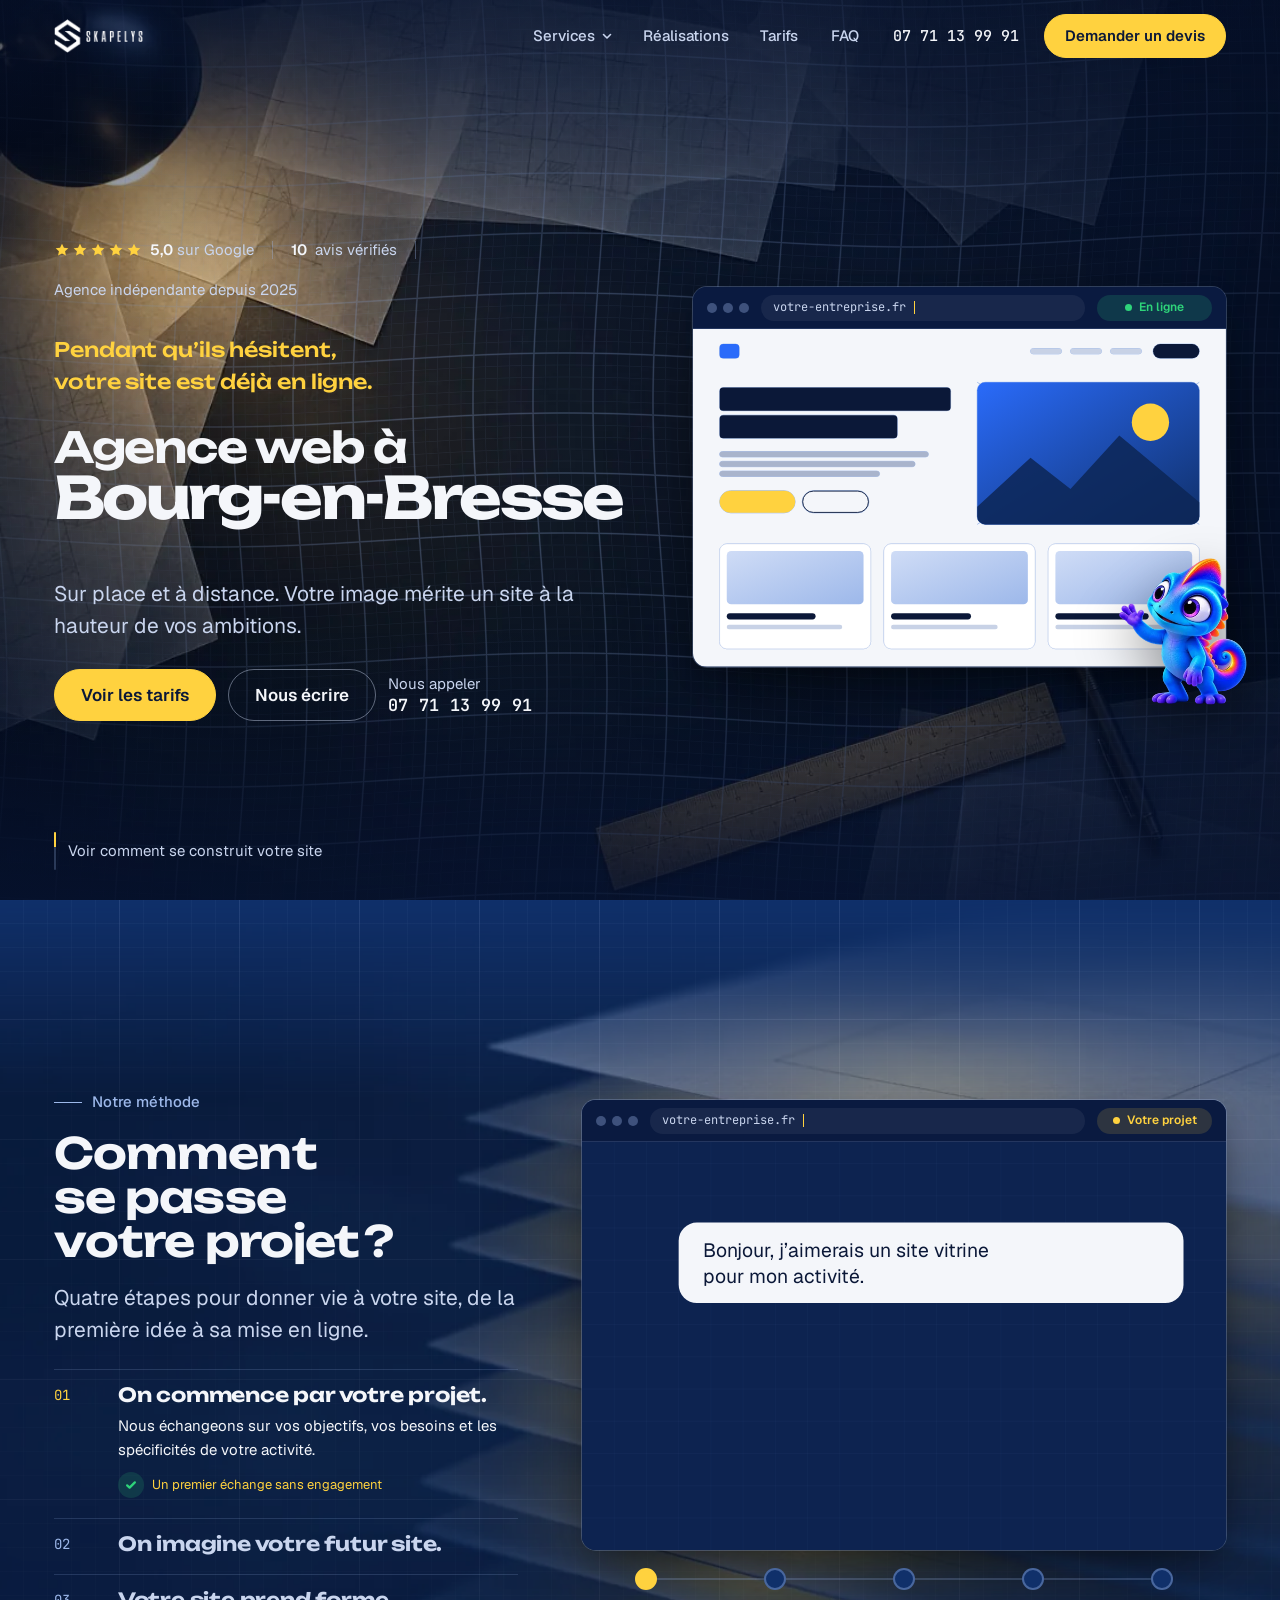
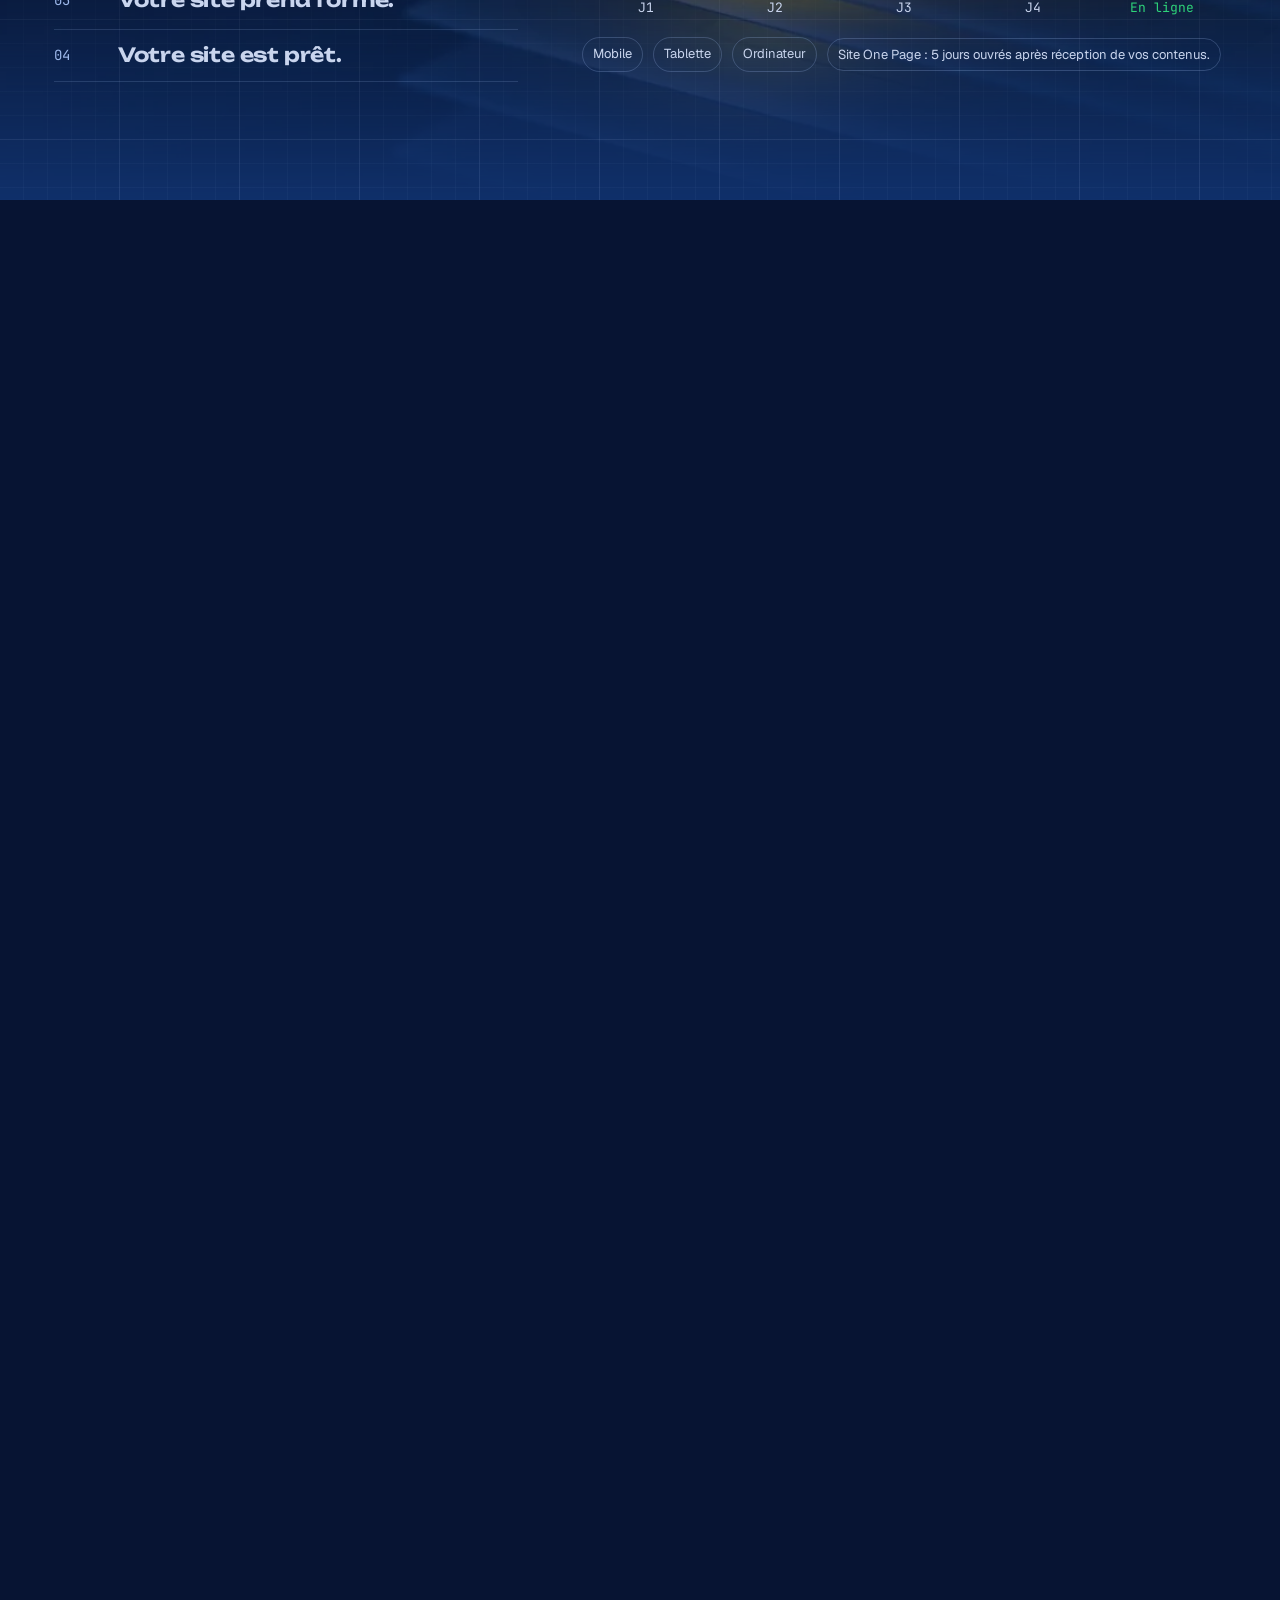
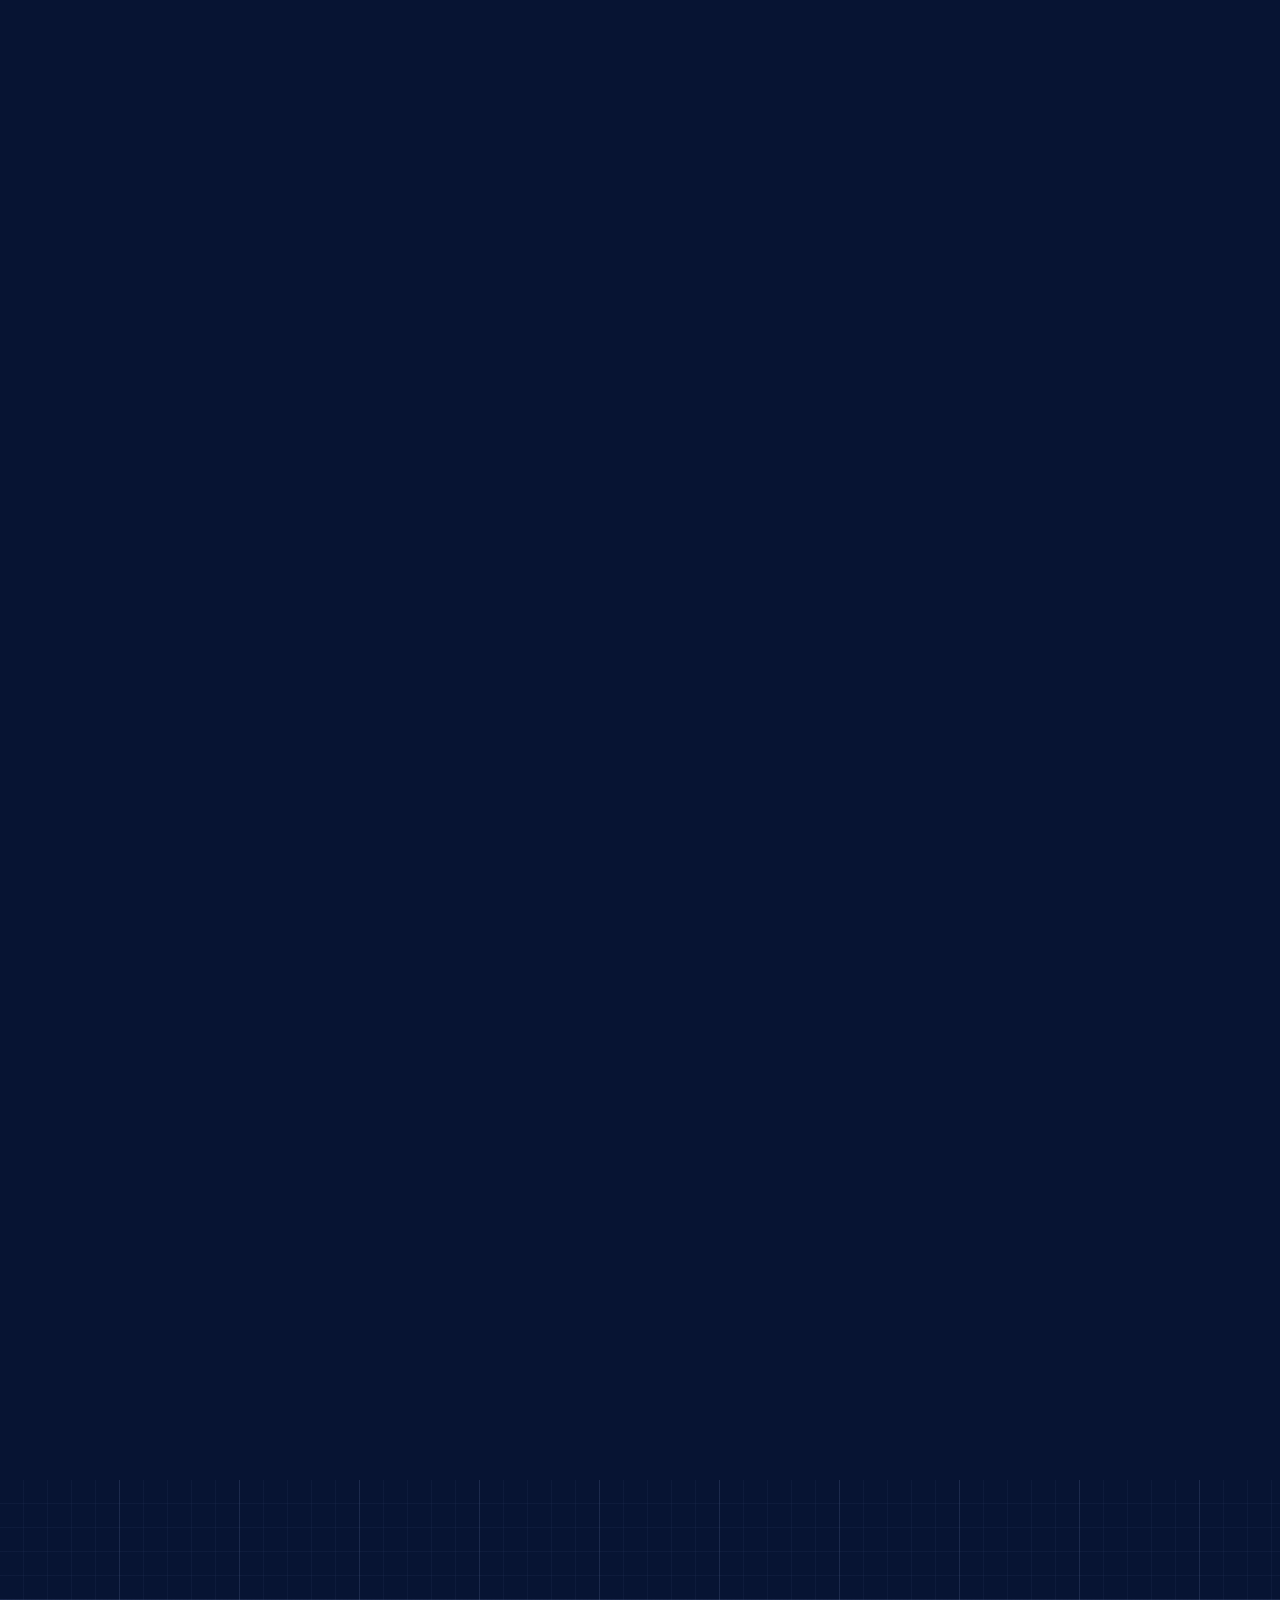
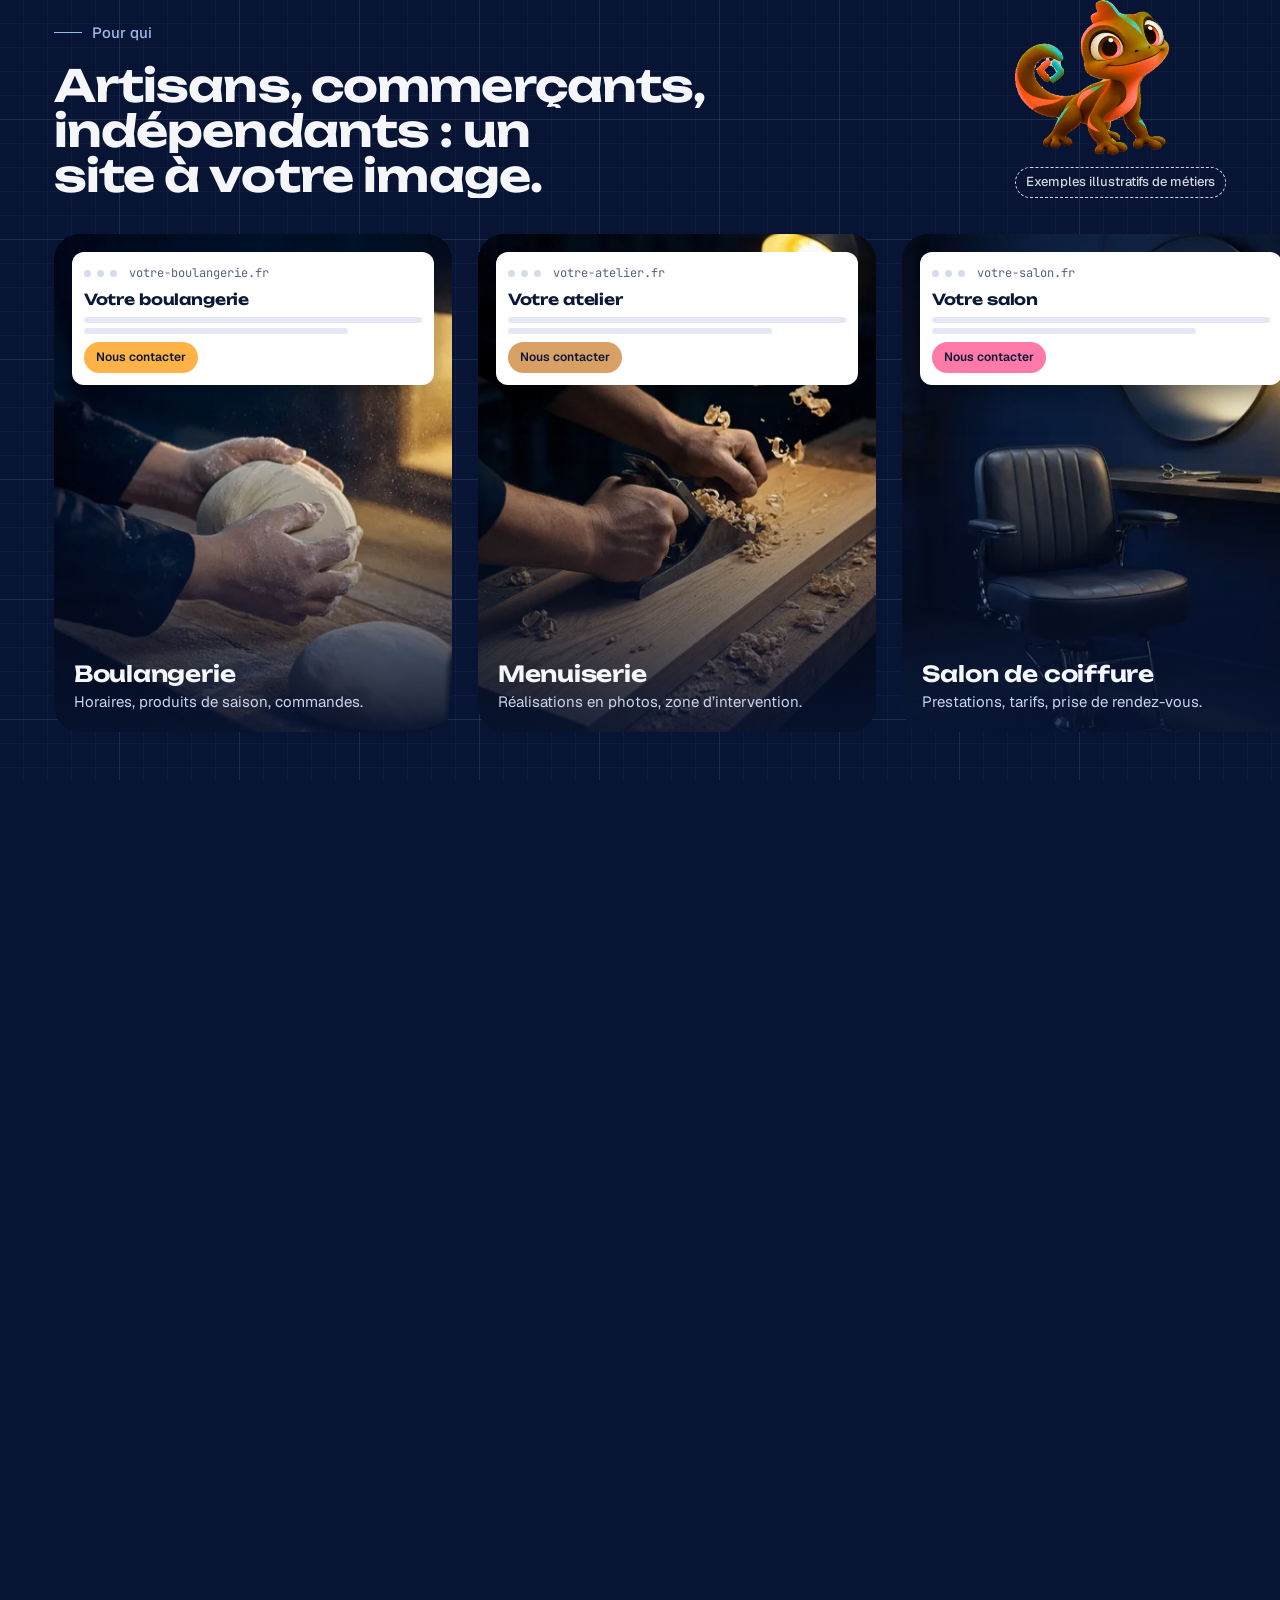
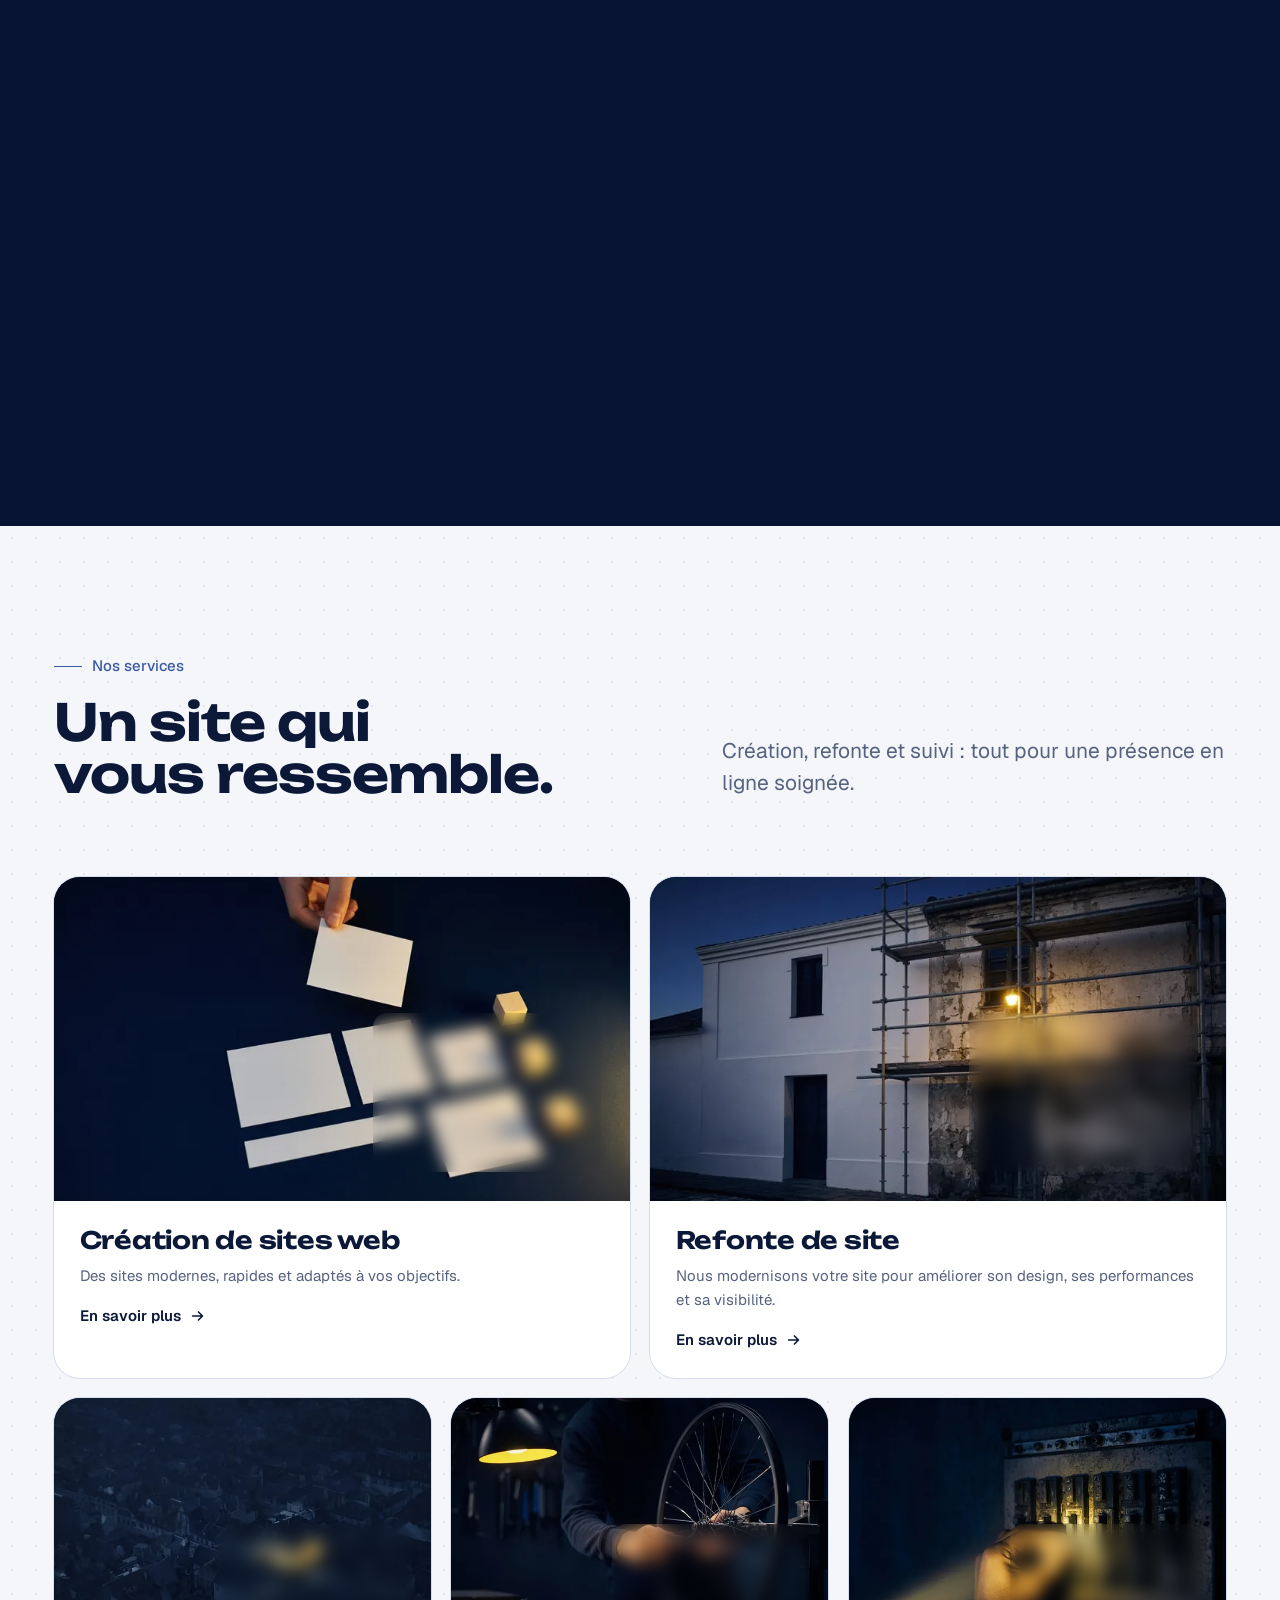
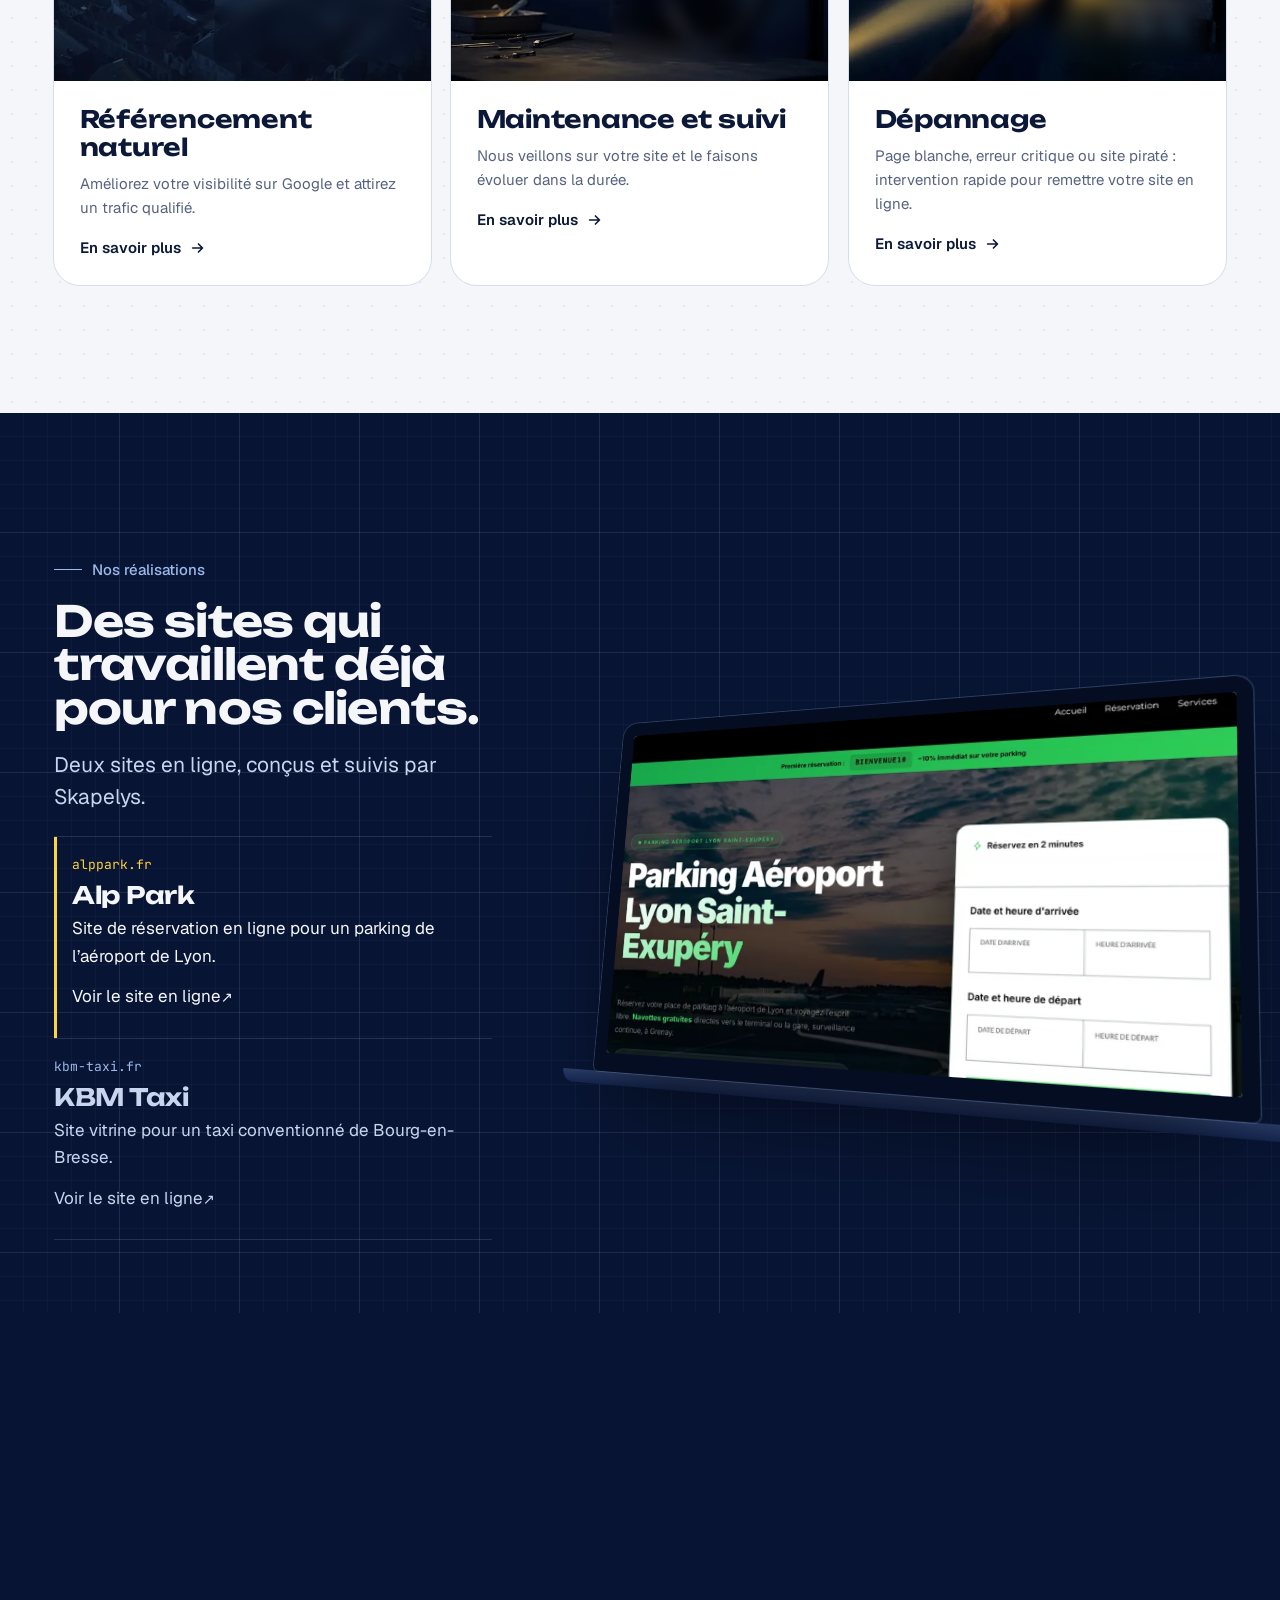
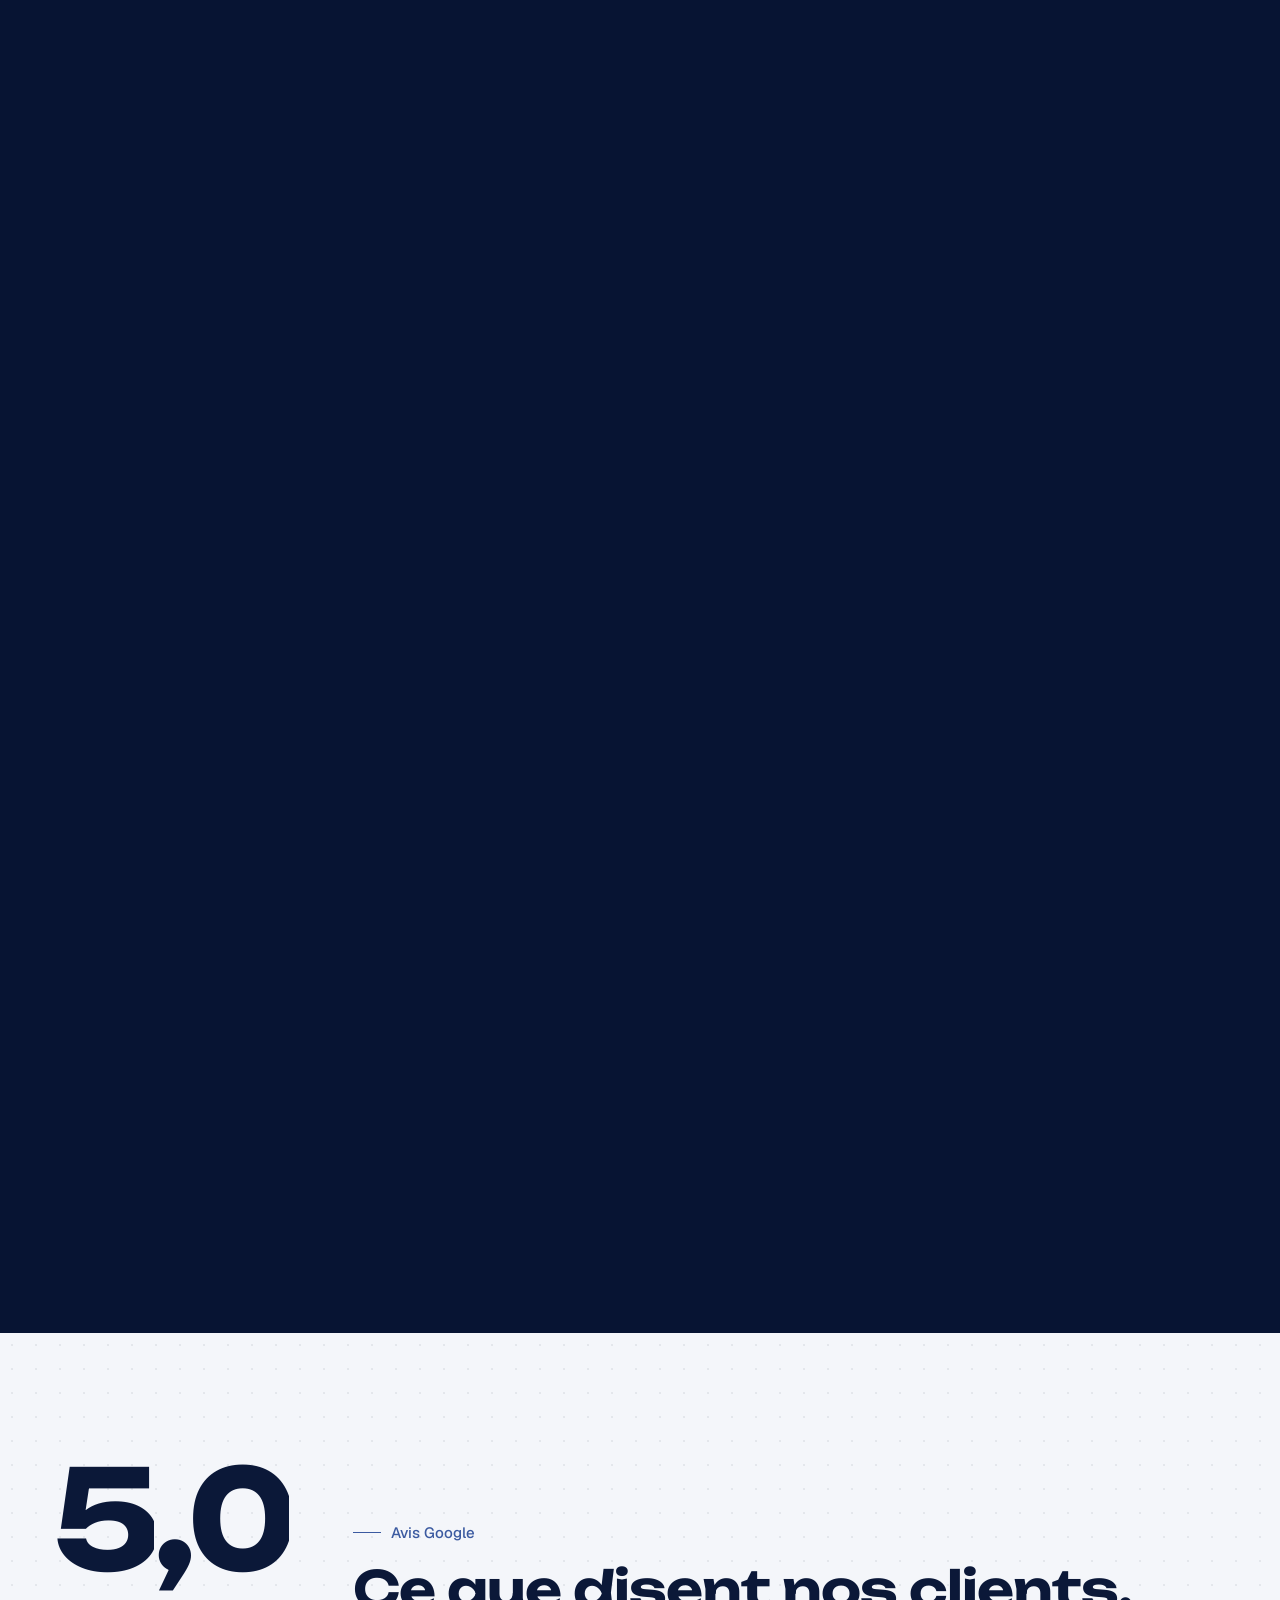
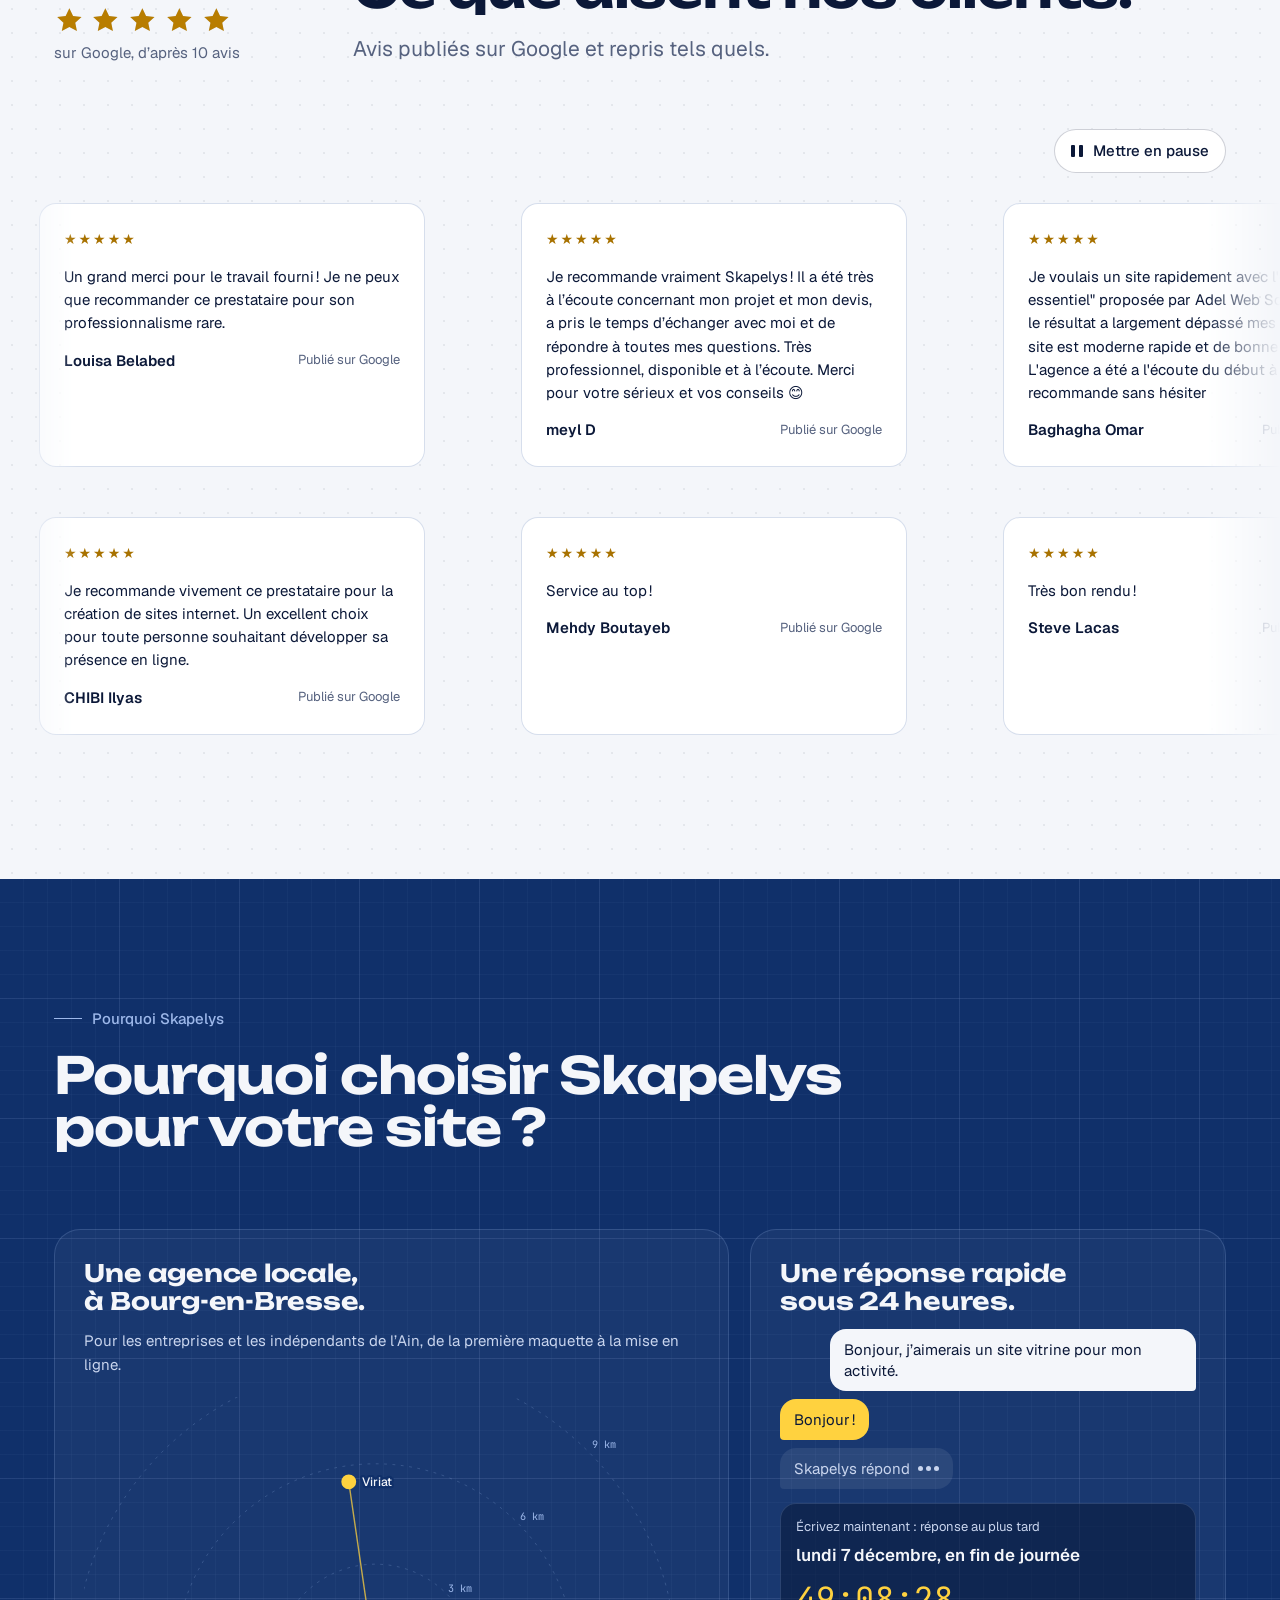
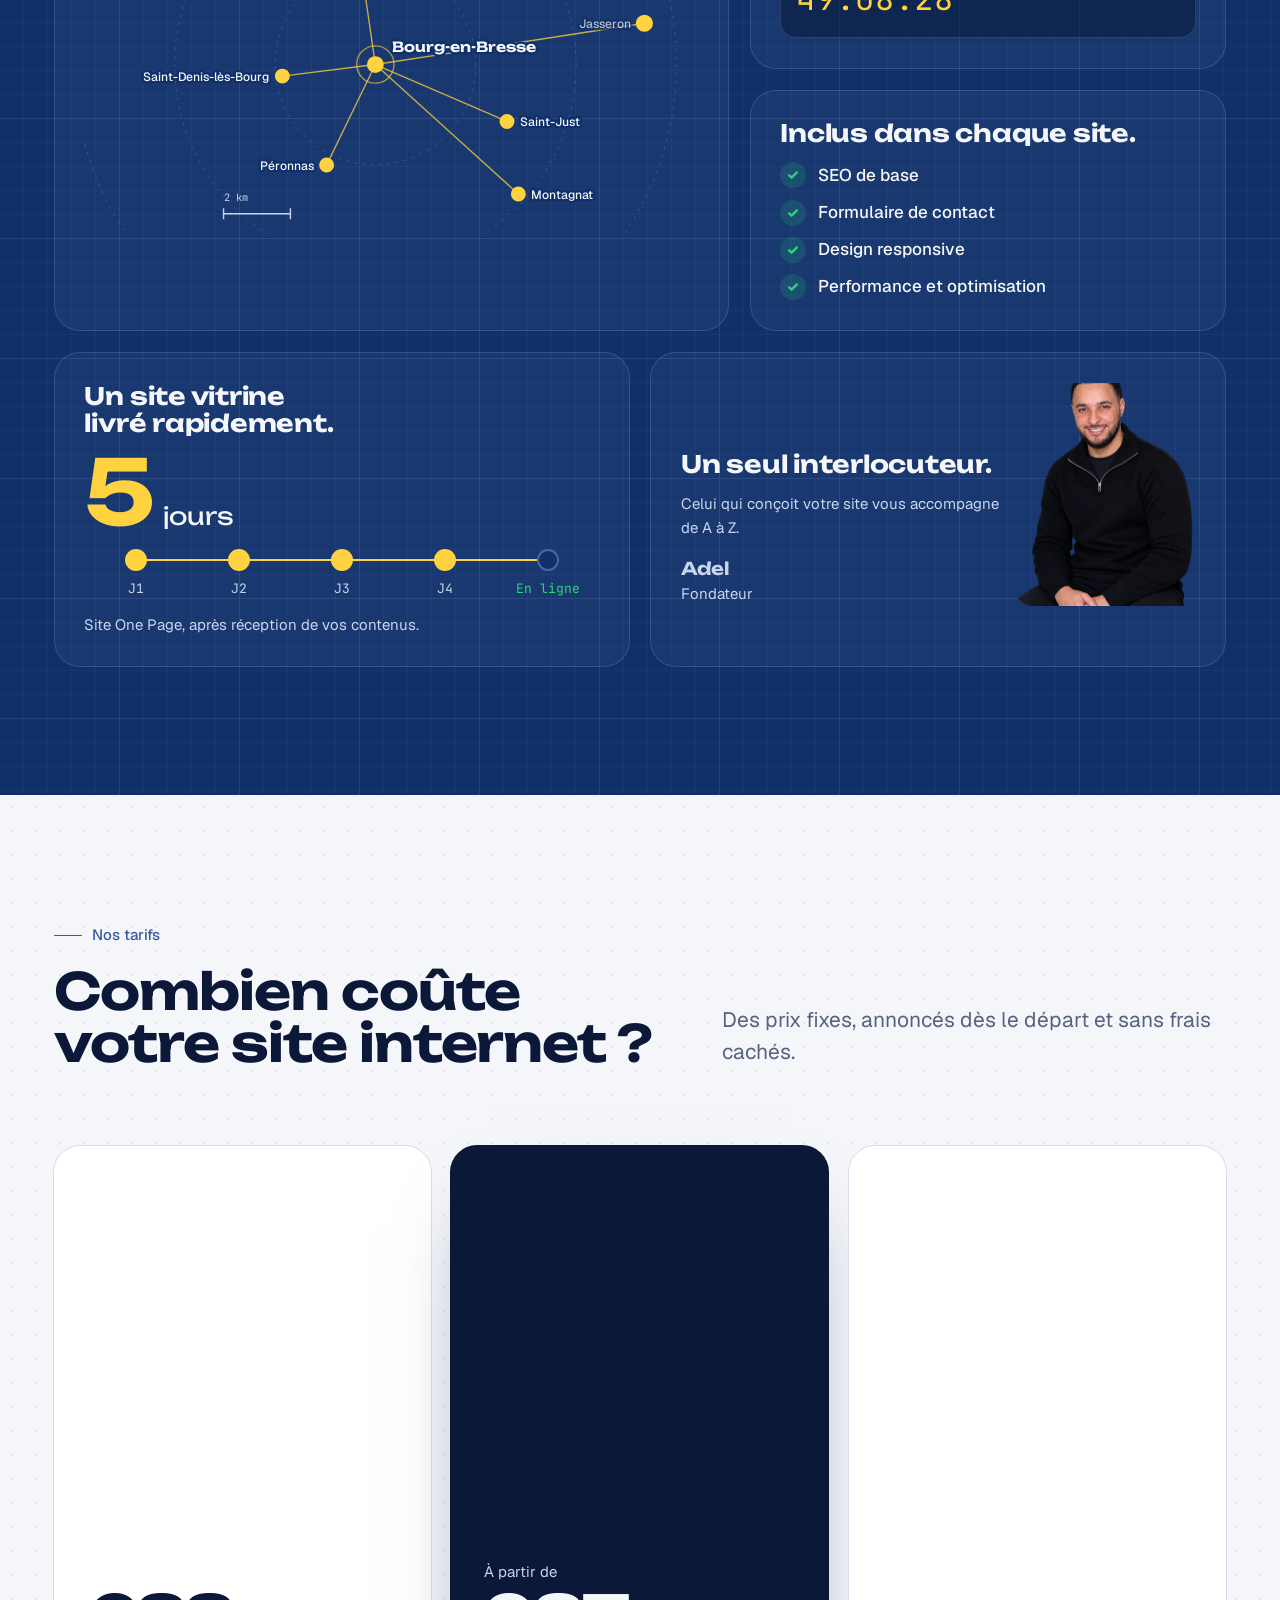
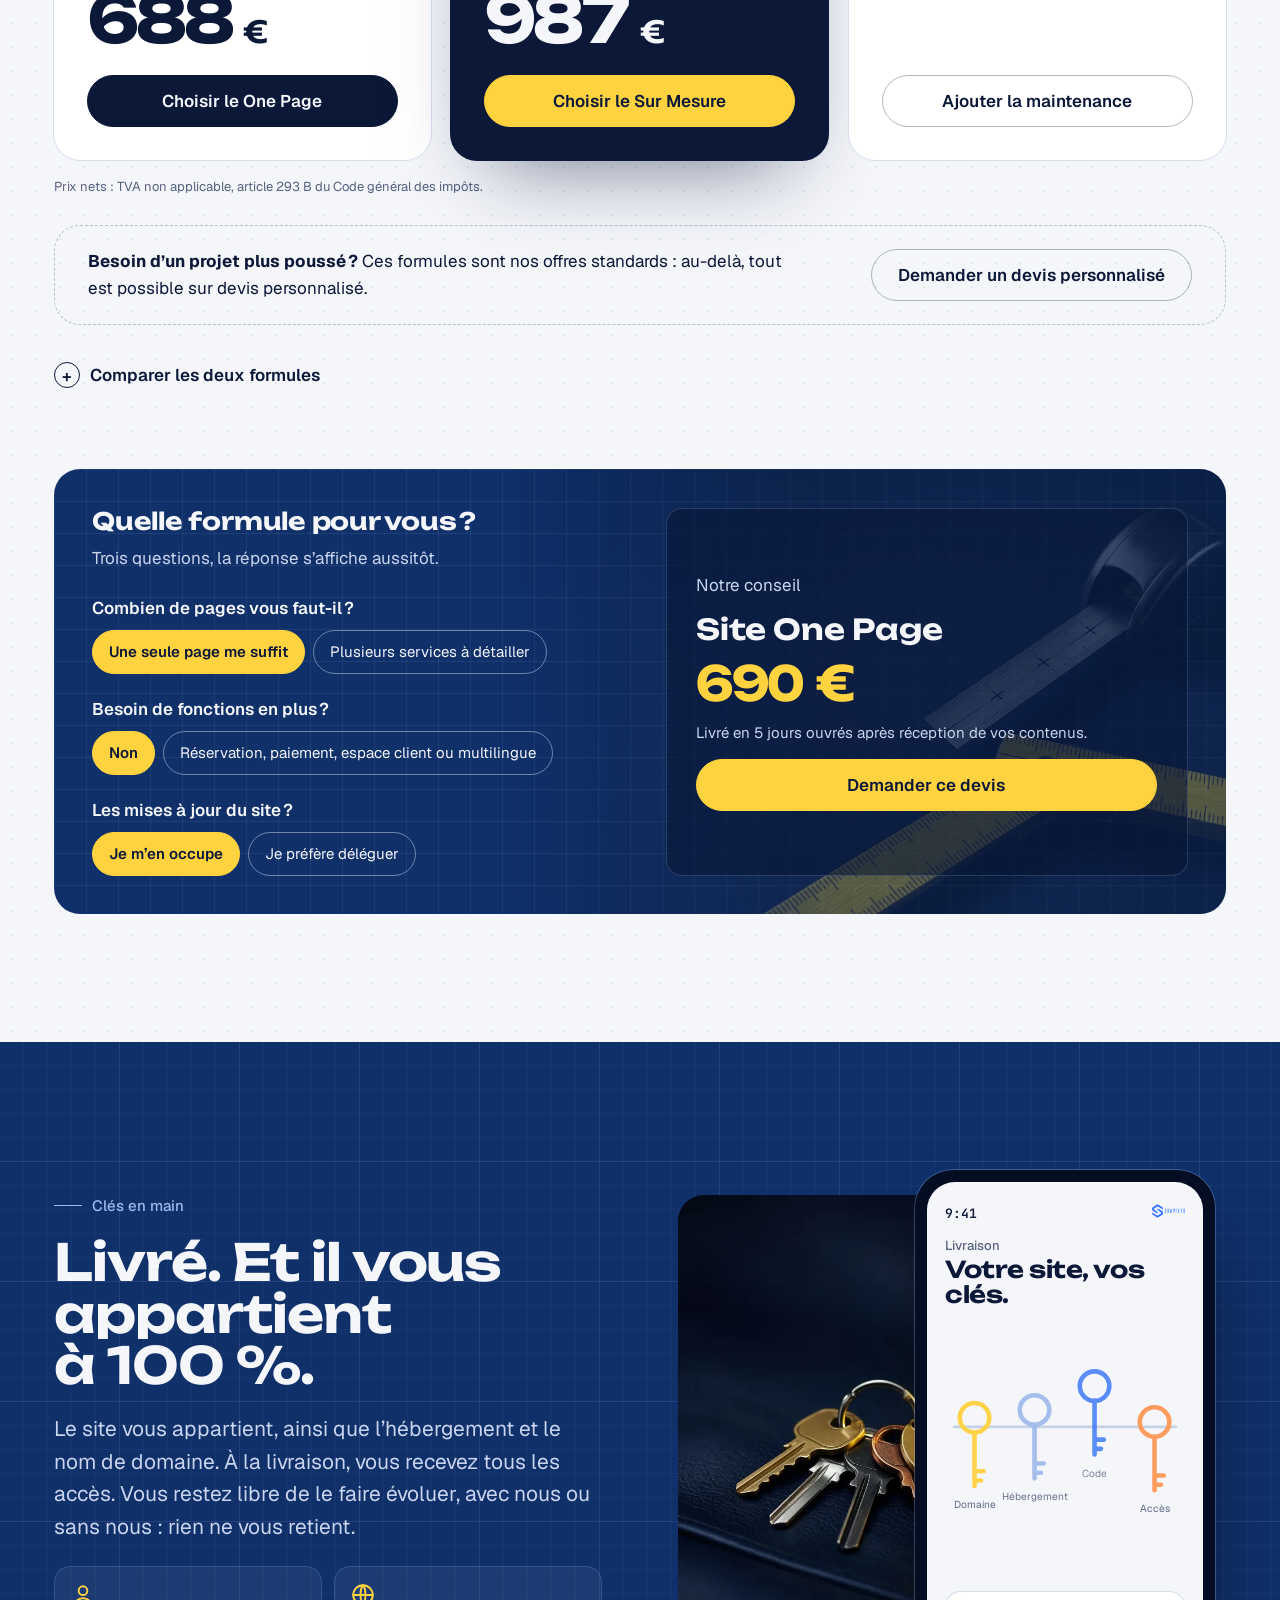
==== commit f7b1fc46: "v4 site complet" ====
--- a/index.html
+++ b/index.html
@@ -29,7 +29,7 @@
 <link rel="preload" href="assets/fonts/unbounded.woff2" as="font" type="font/woff2" crossorigin>
 <link rel="preload" href="assets/fonts/geist.woff2" as="font" type="font/woff2" crossorigin>
 <style>html,body{background:#071433}</style>
-<link rel="stylesheet" href="assets/css/site.css?v=3">
+<link rel="stylesheet" href="assets/css/site.css?v=4">
 <script>
 (function(){var d=document.documentElement;d.classList.remove('no-js');d.classList.add('js','intro');var m='';try{m=localStorage.getItem('sk-motion')||''}catch(e){}var r=window.matchMedia&&matchMedia('(prefers-reduced-motion: reduce)').matches;if(m==='reduce'||(r&&m!=='full')){d.classList.add('motion-reduce');d.classList.remove('intro')}else if(m==='full'){d.classList.add('motion-full')}setTimeout(function(){d.classList.remove('intro')},2900)})();
 </script>
@@ -37,11 +37,11 @@
 <script defer src="assets/vendor/gsap/gsap.min.js"></script>
 <script defer src="assets/vendor/gsap/ScrollTrigger.min.js"></script>
 <script defer src="assets/vendor/gsap/SplitText.min.js"></script>
-<link rel="modulepreload" href="assets/js/main.js?v=3">
-<link rel="modulepreload" href="assets/js/modules/core.js?v=3">
-<link rel="modulepreload" href="assets/js/modules/sections.js?v=3">
-<link rel="modulepreload" href="assets/js/modules/deadline.js?v=3">
-<script type="module" src="assets/js/main.js?v=3"></script>
+<link rel="modulepreload" href="assets/js/main.js?v=4">
+<link rel="modulepreload" href="assets/js/modules/core.js?v=4">
+<link rel="modulepreload" href="assets/js/modules/sections.js?v=4">
+<link rel="modulepreload" href="assets/js/modules/deadline.js?v=4">
+<script type="module" src="assets/js/main.js?v=4"></script>
 </head>
 <body data-page="accueil">
 <a class="skip" href="#contenu">Aller au contenu</a>
@@ -52,9 +52,14 @@
       <img src="assets/img/marque/logo-blanc.webp" alt="Skapelys" width="388" height="147" decoding="async" fetchpriority="high">
     </a>
     <nav class="nav" aria-label="Navigation principale">
-      <a href="#services">Services</a><a href="#realisations">Réalisations</a><a href="#tarifs">Tarifs</a><a href="#faq">FAQ</a>
-      <a href="/creation-site-web-bourg-en-bresse">Création</a>
-      <a href="/maintenance-site-wordpress-bourg-en-bresse">Maintenance</a>
+      <div class="nav-item">
+        <button class="nav-trigger" type="button" aria-expanded="false" aria-controls="menu-services">Services<svg viewBox="0 0 12 12" width="12" height="12" aria-hidden="true"><path d="M2.5 4.5L6 8l3.5-3.5" fill="none" stroke="currentColor" stroke-width="1.6" stroke-linecap="round" stroke-linejoin="round"/></svg></button>
+        <div class="mega" id="menu-services" hidden>
+          <ul class="mega-list"><li><a class="mega-item" href="/creation-site-web-bourg-en-bresse"><span class="mega-thumb"><img src="assets/img/grok/service-creation-760.webp" alt="" width="160" height="107" loading="lazy" decoding="async"></span><span class="mega-txt"><strong>Création de site</strong><span>Vitrine dès 690 €, sur mesure dès 990 €</span></span></a></li><li><a class="mega-item" href="/refonte-site-internet-bourg-en-bresse"><span class="mega-thumb"><img src="assets/img/grok/service-refonte-760.webp" alt="" width="160" height="107" loading="lazy" decoding="async"></span><span class="mega-txt"><strong>Refonte de site</strong><span>Remettre à neuf sans perdre son référencement</span></span></a></li><li><a class="mega-item" href="/referencement-seo-bourg-en-bresse"><span class="mega-thumb"><img src="assets/img/grok/service-seo-760.webp" alt="" width="160" height="107" loading="lazy" decoding="async"></span><span class="mega-txt"><strong>Référencement SEO</strong><span>Monter dans les résultats de Google</span></span></a></li><li><a class="mega-item" href="/maintenance-site-wordpress-bourg-en-bresse"><span class="mega-thumb"><img src="assets/img/grok/service-maintenance-760.webp" alt="" width="160" height="107" loading="lazy" decoding="async"></span><span class="mega-txt"><strong>Maintenance</strong><span>Mises à jour et sauvegardes, 50 € par mois</span></span></a></li><li><a class="mega-item" href="/depannage-site-wordpress-bourg-en-bresse"><span class="mega-thumb"><img src="assets/img/grok/service-depannage-760.webp" alt="" width="160" height="107" loading="lazy" decoding="async"></span><span class="mega-txt"><strong>Dépannage</strong><span>Page blanche, erreur, site piraté</span></span></a></li></ul>
+          <a class="mega-all" href="#services">Voir tous les services sur l’accueil</a>
+        </div>
+      </div>
+      <a href="#realisations">Réalisations</a><a href="#tarifs">Tarifs</a><a href="#faq">FAQ</a>
       <a class="nav-phone" href="tel:+33771139991">07 71 13 99 91</a>
       <a class="btn" href="#contact" data-magnetic><span class="btn-label">Demander un devis</span></a>
     </nav>
@@ -63,9 +68,9 @@
   <div class="progress" aria-hidden="true"><i class="progress-fill"></i></div>
 </header>
 <div class="mobile-menu" id="menu-mobile" hidden>
-  <a href="#services" data-close>Services</a><a href="#realisations" data-close>Réalisations</a><a href="#tarifs" data-close>Tarifs</a><a href="#faq" data-close>FAQ</a>
-  <a href="/creation-site-web-bourg-en-bresse" data-close>Création de site</a>
-  <a href="/maintenance-site-wordpress-bourg-en-bresse" data-close>Maintenance</a>
+  
+  <div class="mm-group"><span class="mm-label">Services</span><ul><li><a href="/creation-site-web-bourg-en-bresse" data-close>Création de site</a></li><li><a href="/refonte-site-internet-bourg-en-bresse" data-close>Refonte de site</a></li><li><a href="/referencement-seo-bourg-en-bresse" data-close>Référencement SEO</a></li><li><a href="/maintenance-site-wordpress-bourg-en-bresse" data-close>Maintenance</a></li><li><a href="/depannage-site-wordpress-bourg-en-bresse" data-close>Dépannage</a></li></ul></div>
+  <a href="#realisations" data-close>Réalisations</a><a href="#tarifs" data-close>Tarifs</a><a href="#faq" data-close>FAQ</a>
   <div class="mm-foot">
     <span class="muted">Téléphone</span>
     <a href="tel:+33771139991" class="cote">07 71 13 99 91</a>
@@ -172,7 +177,7 @@
       <div class="chantier-text">
         <div class="sec-head" style="margin-bottom:0">
           <span class="eyebrow">Notre méthode</span>
-          <h2 id="methode-titre">Comment se passe votre projet ?</h2>
+          <h2 id="methode-titre">Comment se passe votre <span class="nw">projet ?</span></h2>
           <p class="lead">Quatre étapes pour donner vie à votre site, de la première idée à sa mise en ligne.</p>
         </div>
         <ol class="steps"><li class="step is-active" data-step-i="0"><h3>On commence par votre projet.</h3><div class="step-body"><div><p>Nous échangeons sur vos objectifs, vos besoins et les spécificités de votre activité.</p><span class="step-proof"><span class="check" aria-hidden="true"><svg viewBox="0 0 16 16"><path d="M3.6 8.4l2.8 2.6L12.4 5"/></svg></span>Un premier échange sans engagement</span></div></div></li><li class="step" data-step-i="1"><h3>On imagine votre futur site.</h3><div class="step-body"><div><p>Nous définissons la structure, les contenus et une direction visuelle adaptée à votre image.</p><span class="step-proof"><span class="check" aria-hidden="true"><svg viewBox="0 0 16 16"><path d="M3.6 8.4l2.8 2.6L12.4 5"/></svg></span>Vous validez la maquette avant le développement</span></div></div></li><li class="step" data-step-i="2"><h3>Votre site prend forme.</h3><div class="step-body"><div><p>Nous intégrons les contenus et développons un site responsive, rapide et optimisé pour le référencement.</p><span class="step-proof"><span class="check" aria-hidden="true"><svg viewBox="0 0 16 16"><path d="M3.6 8.4l2.8 2.6L12.4 5"/></svg></span>Testé sur mobile, tablette et ordinateur</span></div></div></li><li class="step" data-step-i="3"><h3>Votre site est prêt.</h3><div class="step-body"><div><p>Après les vérifications finales, votre site est publié. Vous récupérez vos accès et pouvez le faire évoluer.</p><span class="step-proof"><span class="check" aria-hidden="true"><svg viewBox="0 0 16 16"><path d="M3.6 8.4l2.8 2.6L12.4 5"/></svg></span>Votre site, vos accès, votre autonomie</span></div></div></li></ol>
@@ -246,7 +251,7 @@
       <div class="metiers-head">
         <div class="sec-head" style="margin-bottom:0">
           <span class="eyebrow">Pour qui</span>
-          <h2 id="metiers-titre" data-split>Artisans, commerçants, indépendants : un site à votre image.</h2>
+          <h2 id="metiers-titre" data-split>Artisans, commerçants, <span class="nw">indépendants :</span> un site à votre image.</h2>
         </div>
         <div style="display:grid;gap:12px;justify-items:start">
           <div class="chameleon" data-chameleon><img src="assets/img/mascotte/mascotte-allongee-260.webp" alt="La mascotte caméléon de Skapelys prend la couleur de chaque métier" width="260" height="262" decoding="async" loading="lazy"></div>
@@ -291,24 +296,24 @@
 <rect class="blk" x="20" y="18" width="260" height="22" rx="6" opacity=".95"/><rect class="blk" x="20" y="52" width="150" height="72" rx="8" fill="#ffd23f"/><rect class="blk" x="182" y="52" width="98" height="72" rx="8" fill="#2a6bfa"/>
 <rect class="blk" x="20" y="136" width="80" height="46" rx="8" opacity=".9"/><rect class="blk" x="110" y="136" width="80" height="46" rx="8" opacity=".9"/><rect class="blk" x="200" y="136" width="80" height="46" rx="8" opacity=".9"/></g></svg></div></div></div>
   <div class="service-body"><h3>Création de sites web</h3><p>Des sites modernes, rapides et adaptés à vos objectifs.</p><span class="service-more">En savoir plus <svg class="arrow" viewBox="0 0 20 20" width="18" height="18" aria-hidden="true"><path d="M4 10h11m-4.5-4.5L15 10l-4.5 4.5" fill="none" stroke="currentColor" stroke-width="1.8" stroke-linecap="round" stroke-linejoin="round"/></svg></span></div>
-</a><a class="service service--wide" href="https://skapelys.fr/refonte-site-internet-bourg-en-bresse/" target="_blank" rel="noopener" data-tilt data-service="refonte">
+</a><a class="service service--wide" href="/refonte-site-internet-bourg-en-bresse" data-tilt data-service="refonte">
   <div class="service-media"><img src="assets/img/grok/service-refonte-1168.webp" alt="Façade de boutique sous échafaudage, à moitié repeinte en blanc" width="1168" height="784" decoding="async" loading="lazy" srcset="assets/img/grok/service-refonte-760.webp 760w, assets/img/grok/service-refonte-1168.webp 1168w" sizes="(max-width: 680px) 92vw, (max-width: 1080px) 46vw, 33vw"><div class="service-anim"><div class="service-glass"><svg viewBox="0 0 300 200" aria-hidden="true" data-anim="refonte"><defs><clipPath id="rf-clip"><rect class="rf-cut" x="0" y="0" width="150" height="200"/></clipPath></defs>
 <g><rect x="20" y="20" width="260" height="160" rx="10" fill="#d9d4c7"/><rect x="34" y="34" width="120" height="16" fill="#8a8172"/><rect x="34" y="60" width="232" height="56" fill="#b7ae9d"/><rect x="34" y="126" width="70" height="40" fill="#a39a88"/><rect x="114" y="126" width="70" height="40" fill="#a39a88"/><rect x="194" y="126" width="72" height="40" fill="#a39a88"/></g>
 <g clip-path="url(#rf-clip)"><rect x="20" y="20" width="260" height="160" rx="10" fill="#f4f6fa"/><rect x="34" y="34" width="60" height="12" rx="6" fill="#2a6bfa"/><rect x="34" y="58" width="150" height="20" rx="5" fill="#0b1838"/><rect x="34" y="86" width="110" height="8" rx="4" fill="#a9b4cc"/><rect x="34" y="104" width="70" height="20" rx="10" fill="#ffd23f"/><rect x="200" y="56" width="66" height="68" rx="10" fill="#2a6bfa"/><rect x="34" y="136" width="70" height="32" rx="8" fill="#fff" stroke="#d6deec"/><rect x="114" y="136" width="70" height="32" rx="8" fill="#fff" stroke="#d6deec"/><rect x="194" y="136" width="72" height="32" rx="8" fill="#fff" stroke="#d6deec"/></g>
 <g class="rf-handle"><path d="M150 12V188" stroke="#ffd23f" stroke-width="3"/><circle cx="150" cy="100" r="14" fill="#ffd23f"/><path d="M144 95l-5 5 5 5M156 95l5 5-5 5" stroke="#0b1838" stroke-width="2.2" fill="none" stroke-linecap="round"/></g></svg></div></div></div>
-  <div class="service-body"><h3>Refonte de site</h3><p>Nous modernisons votre site pour améliorer son design, ses performances et sa visibilité.</p><span class="service-more">En savoir plus <svg class="arrow" viewBox="0 0 20 20" width="18" height="18" aria-hidden="true"><path d="M4 10h11m-4.5-4.5L15 10l-4.5 4.5" fill="none" stroke="currentColor" stroke-width="1.8" stroke-linecap="round" stroke-linejoin="round"/></svg><span class="ext-badge">page du site actuel</span></span></div>
-</a><a class="service" href="https://skapelys.fr/referencement-seo-bourg-en-bresse/" target="_blank" rel="noopener" data-tilt data-service="seo">
+  <div class="service-body"><h3>Refonte de site</h3><p>Nous modernisons votre site pour améliorer son design, ses performances et sa visibilité.</p><span class="service-more">En savoir plus <svg class="arrow" viewBox="0 0 20 20" width="18" height="18" aria-hidden="true"><path d="M4 10h11m-4.5-4.5L15 10l-4.5 4.5" fill="none" stroke="currentColor" stroke-width="1.8" stroke-linecap="round" stroke-linejoin="round"/></svg></span></div>
+</a><a class="service" href="/referencement-seo-bourg-en-bresse" data-tilt data-service="seo">
   <div class="service-media"><img src="assets/img/grok/service-seo-1168.webp" alt="Vue aérienne nocturne d’une petite ville, un seul bâtiment éclairé" width="1168" height="784" decoding="async" loading="lazy" srcset="assets/img/grok/service-seo-760.webp 760w, assets/img/grok/service-seo-1168.webp 1168w" sizes="(max-width: 680px) 92vw, (max-width: 1080px) 46vw, 33vw"><div class="service-anim"><div class="service-glass"><svg viewBox="0 0 300 200" aria-hidden="true" data-anim="seo"><path d="M57 48v128M83 82v26M83 150v26" stroke="#9db8ea" stroke-width="1.5" fill="none" stroke-dasharray="3 4"/><g class="seo-row"><rect x="40" y="26" width="34" height="22" rx="5" fill="#2a6bfa"/><text x="57" y="41.5" font-size="12" font-family="JetBrains Mono, monospace" fill="#fff" text-anchor="middle">H1</text><rect class="seo-bar" x="84" y="32" width="190" height="10" rx="5" fill="#f4f6fa"/></g><g class="seo-row"><rect x="66" y="60" width="34" height="22" rx="5" fill="#2a6bfa"/><text x="83" y="75.5" font-size="12" font-family="JetBrains Mono, monospace" fill="#fff" text-anchor="middle">H2</text><rect class="seo-bar" x="110" y="66" width="150" height="10" rx="5" fill="#f4f6fa"/></g><g class="seo-row"><rect x="92" y="94" width="34" height="22" rx="5" fill="#2a6bfa"/><text x="109" y="109.5" font-size="12" font-family="JetBrains Mono, monospace" fill="#fff" text-anchor="middle">H3</text><rect class="seo-bar" x="136" y="100" width="120" height="10" rx="5" fill="#f4f6fa"/></g><g class="seo-row"><rect x="66" y="128" width="34" height="22" rx="5" fill="#2a6bfa"/><text x="83" y="143.5" font-size="12" font-family="JetBrains Mono, monospace" fill="#fff" text-anchor="middle">H2</text><rect class="seo-bar" x="110" y="134" width="160" height="10" rx="5" fill="#f4f6fa"/></g><g class="seo-row"><rect x="92" y="162" width="34" height="22" rx="5" fill="#2a6bfa"/><text x="109" y="177.5" font-size="12" font-family="JetBrains Mono, monospace" fill="#fff" text-anchor="middle">H3</text><rect class="seo-bar" x="136" y="168" width="110" height="10" rx="5" fill="#f4f6fa"/></g></svg></div></div></div>
-  <div class="service-body"><h3>Référencement naturel</h3><p>Améliorez votre visibilité sur Google et attirez un trafic qualifié.</p><span class="service-more">En savoir plus <svg class="arrow" viewBox="0 0 20 20" width="18" height="18" aria-hidden="true"><path d="M4 10h11m-4.5-4.5L15 10l-4.5 4.5" fill="none" stroke="currentColor" stroke-width="1.8" stroke-linecap="round" stroke-linejoin="round"/></svg><span class="ext-badge">page du site actuel</span></span></div>
+  <div class="service-body"><h3>Référencement naturel</h3><p>Améliorez votre visibilité sur Google et attirez un trafic qualifié.</p><span class="service-more">En savoir plus <svg class="arrow" viewBox="0 0 20 20" width="18" height="18" aria-hidden="true"><path d="M4 10h11m-4.5-4.5L15 10l-4.5 4.5" fill="none" stroke="currentColor" stroke-width="1.8" stroke-linecap="round" stroke-linejoin="round"/></svg></span></div>
 </a><a class="service" href="/maintenance-site-wordpress-bourg-en-bresse" data-tilt data-service="maintenance">
   <div class="service-media"><img src="assets/img/grok/service-maintenance-1168.webp" alt="Mains réglant une roue de vélo sur un pied d’atelier" width="1168" height="784" decoding="async" loading="lazy" srcset="assets/img/grok/service-maintenance-760.webp 760w, assets/img/grok/service-maintenance-1168.webp 1168w" sizes="(max-width: 680px) 92vw, (max-width: 1080px) 46vw, 33vw"><div class="service-anim"><div class="service-glass"><svg viewBox="0 0 300 200" aria-hidden="true" data-anim="maintenance"><g class="mt-row"><text x="24" y="42" font-size="14" font-family="Geist, Arial, sans-serif" fill="#f4f6fa">WordPress</text><rect x="120" y="30" width="130" height="12" rx="6" fill="#1b3b7a"/><rect class="mt-bar" x="120" y="30" width="130" height="12" rx="6" fill="#2ed47a"/><g class="mt-ok"><circle cx="270" cy="36" r="10" fill="#2ed47a"/><path d="M265 36l3.5 3.2 6-6.4" stroke="#0b1838" stroke-width="2.2" fill="none" stroke-linecap="round" stroke-linejoin="round"/></g></g><g class="mt-row"><text x="24" y="82" font-size="14" font-family="Geist, Arial, sans-serif" fill="#f4f6fa">Thème</text><rect x="120" y="70" width="130" height="12" rx="6" fill="#1b3b7a"/><rect class="mt-bar" x="120" y="70" width="130" height="12" rx="6" fill="#2ed47a"/><g class="mt-ok"><circle cx="270" cy="76" r="10" fill="#2ed47a"/><path d="M265 76l3.5 3.2 6-6.4" stroke="#0b1838" stroke-width="2.2" fill="none" stroke-linecap="round" stroke-linejoin="round"/></g></g><g class="mt-row"><text x="24" y="122" font-size="14" font-family="Geist, Arial, sans-serif" fill="#f4f6fa">Extensions</text><rect x="120" y="110" width="130" height="12" rx="6" fill="#1b3b7a"/><rect class="mt-bar" x="120" y="110" width="130" height="12" rx="6" fill="#2ed47a"/><g class="mt-ok"><circle cx="270" cy="116" r="10" fill="#2ed47a"/><path d="M265 116l3.5 3.2 6-6.4" stroke="#0b1838" stroke-width="2.2" fill="none" stroke-linecap="round" stroke-linejoin="round"/></g></g><g class="mt-row"><text x="24" y="162" font-size="14" font-family="Geist, Arial, sans-serif" fill="#f4f6fa">Sauvegarde</text><rect x="120" y="150" width="130" height="12" rx="6" fill="#1b3b7a"/><rect class="mt-bar" x="120" y="150" width="130" height="12" rx="6" fill="#2ed47a"/><g class="mt-ok"><circle cx="270" cy="156" r="10" fill="#2ed47a"/><path d="M265 156l3.5 3.2 6-6.4" stroke="#0b1838" stroke-width="2.2" fill="none" stroke-linecap="round" stroke-linejoin="round"/></g></g></svg></div></div></div>
   <div class="service-body"><h3>Maintenance et suivi</h3><p>Nous veillons sur votre site et le faisons évoluer dans la durée.</p><span class="service-more">En savoir plus <svg class="arrow" viewBox="0 0 20 20" width="18" height="18" aria-hidden="true"><path d="M4 10h11m-4.5-4.5L15 10l-4.5 4.5" fill="none" stroke="currentColor" stroke-width="1.8" stroke-linecap="round" stroke-linejoin="round"/></svg></span></div>
-</a><a class="service" href="https://skapelys.fr/depannage-site-wordpress-bourg-en-bresse/" target="_blank" rel="noopener" data-tilt data-service="depannage">
+</a><a class="service" href="/depannage-site-wordpress-bourg-en-bresse" data-tilt data-service="depannage">
   <div class="service-media"><img src="assets/img/grok/service-depannage-1168.webp" alt="Main réarmant un disjoncteur à la lampe torche" width="1168" height="784" decoding="async" loading="lazy" srcset="assets/img/grok/service-depannage-760.webp 760w, assets/img/grok/service-depannage-1168.webp 1168w" sizes="(max-width: 680px) 92vw, (max-width: 1080px) 46vw, 33vw"><div class="service-anim"><div class="service-glass"><svg viewBox="0 0 300 200" aria-hidden="true" data-anim="depannage"><rect x="30" y="20" width="240" height="160" rx="12" fill="#f4f6fa"/>
 <g class="gl-ok"><rect x="48" y="40" width="120" height="16" rx="5" fill="#0b1838"/><rect x="48" y="66" width="200" height="8" rx="4" fill="#a9b4cc"/><rect x="48" y="82" width="170" height="8" rx="4" fill="#a9b4cc"/><rect x="48" y="104" width="64" height="22" rx="11" fill="#ffd23f"/><rect x="48" y="140" width="96" height="24" rx="6" fill="#2a6bfa"/><rect x="154" y="140" width="96" height="24" rx="6" fill="#2a6bfa" opacity=".6"/></g>
 <g class="gl-bad" opacity="0"><rect x="30" y="64" width="240" height="14" fill="#ff6b5a" opacity=".85"/><rect x="58" y="96" width="210" height="8" fill="#0b1838"/><rect x="30" y="126" width="140" height="18" fill="#2ed47a" opacity=".7"/><text x="150" y="60" font-size="13" font-family="JetBrains Mono, monospace" fill="#b42318" text-anchor="middle">Erreur critique</text></g>
 <g class="gl-fixed" opacity="0"><circle cx="250" cy="40" r="13" fill="#2ed47a"/><path d="M244 40l4 3.6 7-7" stroke="#0b1838" stroke-width="2.4" fill="none" stroke-linecap="round" stroke-linejoin="round"/></g></svg></div></div></div>
-  <div class="service-body"><h3>Dépannage</h3><p>Page blanche, erreur critique ou site piraté : intervention rapide pour remettre votre site en ligne.</p><span class="service-more">En savoir plus <svg class="arrow" viewBox="0 0 20 20" width="18" height="18" aria-hidden="true"><path d="M4 10h11m-4.5-4.5L15 10l-4.5 4.5" fill="none" stroke="currentColor" stroke-width="1.8" stroke-linecap="round" stroke-linejoin="round"/></svg><span class="ext-badge">page du site actuel</span></span></div>
+  <div class="service-body"><h3>Dépannage</h3><p>Page blanche, erreur critique ou site piraté : intervention rapide pour remettre votre site en ligne.</p><span class="service-more">En savoir plus <svg class="arrow" viewBox="0 0 20 20" width="18" height="18" aria-hidden="true"><path d="M4 10h11m-4.5-4.5L15 10l-4.5 4.5" fill="none" stroke="currentColor" stroke-width="1.8" stroke-linecap="round" stroke-linejoin="round"/></svg></span></div>
 </a></div>
   </div>
 </section><section class="band band--nuit realisations" id="realisations" aria-labelledby="real-titre" data-real-section>
@@ -352,7 +357,7 @@
   </div>
 </section><section class="band band--plan pourquoi" id="pourquoi" aria-labelledby="pourquoi-titre">
   <div class="wrap">
-    <div class="sec-head"><span class="eyebrow">Pourquoi Skapelys</span><h2 id="pourquoi-titre" data-split>Pourquoi choisir Skapelys pour votre site ?</h2></div>
+    <div class="sec-head"><span class="eyebrow">Pourquoi Skapelys</span><h2 id="pourquoi-titre" data-split>Pourquoi choisir Skapelys pour votre <span class="nw">site ?</span></h2></div>
     <div class="bento">
       <article class="tile tile--map">
         <h3>Une agence locale, à Bourg-en-Bresse.</h3>
@@ -406,7 +411,7 @@
     <div class="sec-head sec-head--split">
       <div style="display:grid;gap:18px">
         <span class="eyebrow">Nos tarifs</span>
-        <h2 id="tarifs-titre" data-split>Combien coûte votre site internet ?</h2>
+        <h2 id="tarifs-titre" data-split>Combien coûte votre site <span class="nw">internet ?</span></h2>
       </div>
       <p class="lead">Des prix fixes, annoncés dès le départ et sans frais cachés.</p>
     </div>
@@ -477,7 +482,7 @@
     <form class="quiz" data-quiz aria-labelledby="quiz-titre" onsubmit="return false">
       <div class="quiz-bg" aria-hidden="true"><img src="assets/img/grok/accueil-tarifs-matiere-1168.webp" alt="" width="1168" height="784" decoding="async" loading="lazy" srcset="assets/img/grok/accueil-tarifs-matiere-760.webp 760w, assets/img/grok/accueil-tarifs-matiere-1168.webp 1168w" sizes="(max-width: 900px) 100vw, 60vw"></div>
       <div class="quiz-qs">
-        <div style="display:grid;gap:10px"><h3 id="quiz-titre">Quelle formule pour vous ?</h3><p class="muted">Trois questions, la réponse s’affiche aussitôt.</p></div>
+        <div style="display:grid;gap:10px"><h3 id="quiz-titre">Quelle formule pour <span class="nw">vous ?</span></h3><p class="muted">Trois questions, la réponse s’affiche aussitôt.</p></div>
         <fieldset><legend>Combien de pages vous faut-il ?</legend><div class="chips">
           <label class="chip"><input type="radio" name="q-pages" id="q-pages-1" value="1" checked><span>Une seule page me suffit</span></label>
           <label class="chip"><input type="radio" name="q-pages" id="q-pages-n" value="n"><span>Plusieurs services à détailler</span></label></div></fieldset>
@@ -529,7 +534,7 @@
     <div class="zone-copy">
       <div class="sec-head" style="margin-bottom:0"><span class="eyebrow">Votre agence web</span><h2 id="zone-titre" data-split>Agence web à <span class="nw">Bourg-en-Bresse</span> : des sites rapides et visibles sur Google.</h2></div>
       <div class="prose">
-        <p>Skapelys s’occupe de la <a href="/creation-site-web-bourg-en-bresse">création de site internet</a>, vitrine ou sur mesure, et de la <a href="https://skapelys.fr/refonte-site-internet-bourg-en-bresse/">refonte de sites</a>, avec le <a href="https://skapelys.fr/referencement-seo-bourg-en-bresse/">référencement</a> et la <a href="/maintenance-site-wordpress-bourg-en-bresse">maintenance</a> qui vont avec.</p>
+        <p>Skapelys s’occupe de la <a href="/creation-site-web-bourg-en-bresse">création de site internet</a>, vitrine ou sur mesure, et de la <a href="/refonte-site-internet-bourg-en-bresse">refonte de sites</a>, avec le <a href="/referencement-seo-bourg-en-bresse">référencement</a> et la <a href="/maintenance-site-wordpress-bourg-en-bresse">maintenance</a> qui vont avec.</p>
         <p>Nous sommes installés à Bourg-en-Bresse, dans l’Ain, et accompagnons aussi les entreprises de Viriat, Péronnas, Montagnat, Saint-Denis-lès-Bourg, Jasseron et Saint-Just. Nous travaillons également à distance avec des clients partout en France : un appel, un échange de messages, et votre projet avance, où que vous soyez.</p>
       </div>
       <ul class="towns" aria-label="Communes de la zone d’intervention"><li>Bourg-en-Bresse</li><li>Viriat</li><li>Péronnas</li><li>Montagnat</li><li>Saint-Denis-lès-Bourg</li><li>Jasseron</li><li>Saint-Just</li></ul>
@@ -575,7 +580,7 @@
         <span class="note">Calcul indicatif : jours ouvrés, hors week-ends et jours fériés.</span>
       </div>
       <div style="display:grid;gap:14px">
-        <h3>Et ensuite ?</h3>
+        <h3>Et <span class="nw">ensuite ?</span></h3>
         <ol class="next-steps">
           <li><span>Nous vous répondons sous <strong>24 heures ouvrées</strong>.</span></li>
           <li><span>Un premier échange <strong>gratuit, sans engagement</strong>.</span></li>
@@ -608,7 +613,7 @@
           <div class="field" data-req><label for="f-nom">Nom *</label><input id="f-nom" name="nom" type="text" required autocomplete="name"><span class="err" aria-live="polite"></span></div>
           <div class="field" data-req><label for="f-email">Email *</label><input id="f-email" name="email" type="email" required autocomplete="email" inputmode="email"><span class="err" aria-live="polite"></span></div>
           <div class="field"><label for="f-tel">Téléphone <span class="opt">(facultatif)</span></label><input id="f-tel" name="tel" type="tel" autocomplete="tel" inputmode="tel"></div>
-          <div class="field" data-req data-consent><label class="consent" for="f-consent"><input id="f-consent" name="consent" type="checkbox" required><span>J’accepte que mes informations soient utilisées pour me recontacter au sujet de ma demande. Voir la <a href="https://skapelys.fr/politique-de-confidentialite/" target="_blank" rel="noopener">politique de confidentialité</a>. *</span></label><span class="err" aria-live="polite"></span></div>
+          <div class="field" data-req data-consent><label class="consent" for="f-consent"><input id="f-consent" name="consent" type="checkbox" required><span>J’accepte que mes informations soient utilisées pour me recontacter au sujet de ma demande. Voir la <a href="/politique-de-confidentialite">politique de confidentialité</a>. *</span></label><span class="err" aria-live="polite"></span></div>
         </fieldset>
         <div class="form-nav">
           <button class="btn btn--line on-light" type="button" data-prev hidden><span class="btn-label">Retour</span></button>
@@ -640,10 +645,10 @@
         <h2 class="footer-h">Services</h2>
         <ul>
           <li><a href="/creation-site-web-bourg-en-bresse">Création de site</a></li>
-          <li><a href="https://skapelys.fr/refonte-site-internet-bourg-en-bresse/" class="ext">Refonte de site</a></li>
-          <li><a href="https://skapelys.fr/referencement-seo-bourg-en-bresse/" class="ext">Référencement SEO</a></li>
+          <li><a href="/refonte-site-internet-bourg-en-bresse">Refonte de site</a></li>
+          <li><a href="/referencement-seo-bourg-en-bresse">Référencement SEO</a></li>
           <li><a href="/maintenance-site-wordpress-bourg-en-bresse">Maintenance</a></li>
-          <li><a href="https://skapelys.fr/depannage-site-wordpress-bourg-en-bresse/" class="ext">Dépannage</a></li>
+          <li><a href="/depannage-site-wordpress-bourg-en-bresse">Dépannage</a></li>
         </ul>
       </div>
       <div>
@@ -658,8 +663,8 @@
       <div>
         <h2 class="footer-h">Informations</h2>
         <ul>
-          <li><a href="https://skapelys.fr/mentions-legales/" class="ext">Mentions légales</a></li>
-          <li><a href="https://skapelys.fr/politique-de-confidentialite/" class="ext">Politique de confidentialité</a></li>
+          <li><a href="/mentions-legales">Mentions légales</a></li>
+          <li><a href="/politique-de-confidentialite">Politique de confidentialité</a></li>
         </ul>
       </div>
     </div>
--- a/assets/css/site.css
+++ b/assets/css/site.css
@@ -160,7 +160,7 @@
 .brand img { height: 34px; width: auto; }
 .band--papier a:not(.btn):not(.service), .band--blanc a:not(.btn):not(.service) { color: var(--electrique-fonce); }
 .nav { margin-left: auto; display: flex; align-items: center; gap: clamp(8px, 1.6vw, 24px); }
-.nav a:not(.btn) { text-decoration: none; font-size: var(--t-s); font-weight: 500; color: var(--brume); min-height: 44px; padding-inline: 5px; display: inline-flex; align-items: center; white-space: nowrap; }
+.nav a:not(.btn) { text-decoration: none; font-size: var(--t-s); font-weight: 500; color: var(--brume); min-height: 44px; min-width: 44px; justify-content: center; padding-inline: 5px; display: inline-flex; align-items: center; white-space: nowrap; }
 @media (max-width: 1180px) { .nav-phone { display: none !important; } .nav { gap: clamp(6px, 1.2vw, 18px); } }
 .nav a:not(.btn):hover, .nav a[aria-current="page"] { color: var(--papier); }
 .nav .btn { min-height: 44px; padding: 0 20px; font-size: var(--t-s); }
@@ -233,6 +233,8 @@
 .hero .h1-a { display: block; font-size: clamp(1.4rem, 4.4vw, 4rem); font-size: min(4.2rem, 7.4cqi); line-height: 1.02; letter-spacing: -0.03em; font-weight: 640; }
 .hero .h1-b { display: block; white-space: nowrap; font-size: clamp(2rem, 6.4vw, 7rem); font-size: min(7.6rem, 10.1cqi); line-height: .98; letter-spacing: -0.045em; }
 .page-hero h1 .h1-main, .notfound h1 .h1-main { font-size: clamp(1.65rem, 1.1rem + 3.3vw, 4.8rem); line-height: 1; letter-spacing: -0.03em; }
+/* « Bourg-en-Bresse » ne se coupe pas : le titre se règle sur la largeur de sa colonne */
+.page-hero h1 .h1-main { font-size: min(clamp(1.65rem, 1.1rem + 3.3vw, 4.8rem), 9.4cqi); }
 .proof { display: flex; flex-wrap: wrap; gap: 8px 18px; align-items: center; font-size: var(--t-s); color: var(--brume); }
 .proof .stars { display: inline-flex; gap: 2px; color: var(--signal); }
 .proof strong { color: var(--papier); font-weight: 600; }
@@ -885,3 +887,277 @@
 .motion-reduce .step { color: var(--papier); }
 .motion-reduce .typing i, .motion-reduce .caret, .motion-reduce .browser-status.is-live i { animation: none; }
 .motion-reduce .footer-word .fill { clip-path: none; opacity: .0; }
+
+/* =====================================================================
+   v4 : site complet (menu Services, Refonte, Référencement, Dépannage, pages légales)
+   ===================================================================== */
+
+/* ---------- Menu Services de l'en-tête ---------- */
+.nav-item { position: relative; display: flex; align-items: center; }
+.nav-trigger { display: inline-flex; align-items: center; gap: 6px; min-height: 44px; padding: 0 5px; border: 0; background: none; color: var(--brume); font-size: var(--t-s); font-weight: 500; cursor: pointer; white-space: nowrap; border-radius: 6px; }
+.nav-trigger svg { transition: transform .3s var(--ease); }
+.nav-trigger:hover, .nav-trigger.is-current, .nav-trigger[aria-expanded="true"] { color: var(--papier); }
+.nav-trigger.is-current { box-shadow: inset 0 -2px 0 var(--signal); border-radius: 0; }
+.nav-trigger[aria-expanded="true"] svg { transform: rotate(180deg); }
+.mega { position: absolute; top: calc(100% + 12px); left: -14px; width: 430px; padding: 10px; border-radius: var(--r-m); background: rgb(7 20 51 / .97); backdrop-filter: blur(16px) saturate(1.2); -webkit-backdrop-filter: blur(16px) saturate(1.2); box-shadow: inset 0 0 0 1px rgb(157 184 234 / .22), 0 30px 70px -24px rgb(0 0 0 / .7); z-index: 5; }
+.mega::before { content: ""; position: absolute; left: 0; right: 0; top: -14px; height: 14px; }
+.mega-list { list-style: none; margin: 0; padding: 0; display: grid; gap: 2px; }
+.nav .mega .mega-item { display: grid; grid-template-columns: 76px minmax(0, 1fr); gap: 14px; align-items: center; min-height: 64px; padding: 8px; border-radius: 12px; color: var(--papier); white-space: normal; font-size: var(--t-s); transition: background-color .25s; }
+.nav .mega .mega-item:hover, .nav .mega .mega-item:focus-visible { background: rgb(255 255 255 / .07); }
+.nav .mega .mega-item[aria-current="page"] { background: rgb(255 210 63 / .1); }
+.nav .mega .mega-item[aria-current="page"] strong { color: var(--signal); }
+.mega-thumb { position: relative; width: 76px; aspect-ratio: 3 / 2; border-radius: 8px; overflow: hidden; background: var(--plan); box-shadow: inset 0 0 0 1px rgb(157 184 234 / .2); }
+.mega-thumb img { width: 100%; height: 100%; object-fit: cover; transition: transform .5s var(--ease); }
+.mega-item:hover .mega-thumb img { transform: scale(1.06); }
+.mega-txt { display: grid; gap: 2px; min-width: 0; }
+.mega-txt strong { font-weight: 600; font-size: var(--t-s); line-height: 1.3; }
+.mega-txt span { font-size: var(--t-xs); line-height: 1.4; color: var(--brume); }
+.nav .mega .mega-all { display: flex; min-height: 44px; margin-top: 6px; padding: 0 10px; border-top: 1px solid rgb(157 184 234 / .16); font-size: var(--t-xs); color: var(--trait); }
+.nav .mega .mega-all:hover { color: var(--papier); }
+
+/* menu du téléphone : les services groupés */
+.mobile-menu .mm-group { display: grid; gap: 2px; padding: 10px 0 8px; border-bottom: 1px solid rgb(157 184 234 / .14); }
+.mm-label { font-family: var(--f-cote); font-size: var(--t-xs); color: var(--trait); }
+.mm-group ul { list-style: none; margin: 0; padding: 0; display: grid; grid-template-columns: repeat(2, minmax(0, 1fr)); column-gap: 18px; }
+.mobile-menu .mm-group a { display: flex; align-items: center; min-height: 44px; padding: 4px 0; border: 0; font-family: var(--f-text); font-size: 1.0625rem; font-weight: 600; }
+.mobile-menu a[aria-current="page"] { color: var(--signal); }
+
+/* ---------- Visuels communs ---------- */
+.photo-tall { width: 100%; max-width: 560px; aspect-ratio: 5 / 6; justify-self: end; }
+.browser-status.is-alert { background: rgb(255 107 90 / .16); color: #ff8f82; }
+
+/* ---------- Refonte : comparateur avant / après ---------- */
+.ba { display: grid; gap: 12px; justify-items: start; }
+.ba-browser { width: 100%; }
+.ba-view { position: relative; aspect-ratio: 1200 / 760; overflow: hidden; background: #e9e1cf; touch-action: pan-y; }
+.ba-layer { position: absolute; inset: 0; }
+.ba-layer svg { width: 100%; height: 100%; }
+.ba-before { clip-path: inset(0 50% 0 0); }
+.ba-handle { position: absolute; top: 0; bottom: 0; left: 50%; width: 0; z-index: 2; pointer-events: none; }
+.ba-handle i { position: absolute; top: 0; bottom: 0; left: -1.5px; width: 3px; background: var(--signal); box-shadow: 0 0 0 1px rgb(11 24 56 / .2); }
+.ba-handle i::after { content: ""; position: absolute; top: 50%; left: 50%; width: 46px; height: 46px; margin: -23px 0 0 -23px; border-radius: 50%; background: var(--signal) url("data:image/svg+xml,%3Csvg xmlns='http://www.w3.org/2000/svg' viewBox='0 0 24 24'%3E%3Cpath d='M9 6l-6 6 6 6M15 6l6 6-6 6' fill='none' stroke='%230b1838' stroke-width='2.2' stroke-linecap='round' stroke-linejoin='round'/%3E%3C/svg%3E") center / 22px no-repeat; box-shadow: 0 8px 22px -6px rgb(0 0 0 / .45); transition: transform .25s var(--ease); }
+.ba-view:hover .ba-handle i::after { transform: scale(1.08); }
+.ba-view:has(.ba-range:focus-visible) .ba-handle i::after { outline: 3px solid var(--papier); outline-offset: 3px; }
+.ba-tag { position: absolute; top: 12px; padding: 4px 10px; border-radius: 999px; font-size: var(--t-xs); font-weight: 600; white-space: nowrap; }
+.ba-tag--l { right: 12px; background: rgb(11 24 56 / .78); color: var(--papier); }
+.ba-tag--r { left: 12px; background: var(--signal); color: var(--encre); }
+.ba-range { position: absolute; inset: 0; z-index: 3; width: 100%; height: 100%; margin: 0; opacity: 0; cursor: ew-resize; -webkit-appearance: none; appearance: none; background: transparent; }
+.ba-range::-webkit-slider-thumb { -webkit-appearance: none; width: 46px; height: 46px; }
+.ba-range::-moz-range-thumb { width: 46px; height: 46px; border: 0; }
+
+/* ---------- Refonte : avant / après en listes ---------- */
+.vs-grid { display: grid; grid-template-columns: minmax(0, 1fr) auto minmax(0, 1fr); gap: clamp(16px, 2.4vw, 32px); align-items: stretch; }
+.vs-card { border-radius: var(--r-l); padding: clamp(22px, 2.8vw, 38px); display: grid; gap: 16px; align-content: start; min-width: 0; }
+.vs-card h3 { max-width: 24ch; }
+.vs-card--before { background: #eef1f6; box-shadow: inset 0 0 0 1px var(--filet); }
+.vs-card--after { background: var(--plan); color: var(--papier); box-shadow: 0 40px 80px -40px rgb(16 48 106 / .6); }
+.vs-tag { justify-self: start; padding: 4px 12px; border-radius: 999px; font-size: var(--t-xs); font-weight: 600; }
+.vs-card--before .vs-tag { background: rgb(11 24 56 / .08); color: #4a5675; }
+.vs-card--after .vs-tag { background: var(--signal); color: var(--encre); }
+.vs-list--before { list-style: none; margin: 0; padding: 0; display: grid; gap: 10px; font-size: var(--t-s); color: #4a5675; }
+.vs-list--before li { display: grid; grid-template-columns: 22px minmax(0, 1fr); gap: 10px; align-items: start; line-height: 1.45; text-decoration: line-through; text-decoration-thickness: 1.5px; text-decoration-color: rgb(180 35 24 / .5); }
+.vs-list--before li::before { content: ""; width: 18px; height: 18px; margin-top: 1px; border-radius: 50%; background: rgb(180 35 24 / .1) url("data:image/svg+xml,%3Csvg xmlns='http://www.w3.org/2000/svg' viewBox='0 0 16 16'%3E%3Cpath d='M5 5l6 6M11 5l-6 6' fill='none' stroke='%23b42318' stroke-width='2' stroke-linecap='round'/%3E%3C/svg%3E") center / 11px no-repeat; transition: transform .45s var(--ease); }
+.vs-card--after .features { font-size: var(--t-s); }
+.vs-card--after .features li::before { background-color: rgb(46 212 122 / .2); background-image: url("data:image/svg+xml,%3Csvg xmlns='http://www.w3.org/2000/svg' viewBox='0 0 16 16'%3E%3Cpath d='M4 8.4l2.6 2.4L12 5.4' fill='none' stroke='%232ed47a' stroke-width='2.2' stroke-linecap='round' stroke-linejoin='round'/%3E%3C/svg%3E"); }
+.vs-card--after .features li::before { transition: transform .45s var(--ease); }
+.vs-arrow { align-self: center; display: grid; place-items: center; width: 56px; height: 56px; border-radius: 50%; background: var(--signal); color: var(--encre); transition: transform .6s var(--ease); }
+.vs-arrow svg { width: 28px; height: 28px; }
+.js:not(.motion-reduce) .vs-grid:not(.is-on) .vs-list--before li { text-decoration-color: transparent; }
+.js:not(.motion-reduce) .vs-grid:not(.is-on) .vs-list--before li::before, .js:not(.motion-reduce) .vs-grid:not(.is-on) .vs-card--after .features li::before { transform: scale(0); }
+.js:not(.motion-reduce) .vs-grid:not(.is-on) .vs-arrow { transform: scale(.4) rotate(-90deg); }
+.vs-list--before li { transition: text-decoration-color .5s; }
+.vs-list--before li:nth-child(2), .vs-list--before li:nth-child(2)::before { transition-delay: .08s; }
+.vs-list--before li:nth-child(3), .vs-list--before li:nth-child(3)::before { transition-delay: .16s; }
+.vs-list--before li:nth-child(4), .vs-list--before li:nth-child(4)::before { transition-delay: .24s; }
+.vs-list--before li:nth-child(5), .vs-list--before li:nth-child(5)::before { transition-delay: .32s; }
+.vs-list--before li:nth-child(6), .vs-list--before li:nth-child(6)::before { transition-delay: .4s; }
+.vs-card--after .features li::before { transition-delay: .5s; }
+.vs-card--after .features li:nth-child(2)::before { transition-delay: .58s; }
+.vs-card--after .features li:nth-child(3)::before { transition-delay: .66s; }
+.vs-card--after .features li:nth-child(4)::before { transition-delay: .74s; }
+.vs-card--after .features li:nth-child(5)::before { transition-delay: .82s; }
+.vs-card--after .features li:nth-child(6)::before { transition-delay: .9s; }
+.vs-arrow { transition-delay: .3s; }
+
+/* ---------- Refonte : adresse du site ---------- */
+.audit { position: relative; isolation: isolate; overflow: hidden; margin-top: clamp(32px, 5vw, 64px); padding: clamp(24px, 3.4vw, 48px); border-radius: var(--r-l); background: var(--nuit); color: var(--papier); color-scheme: dark; display: grid; grid-template-columns: minmax(0, 1fr) minmax(0, 1.1fr); gap: clamp(20px, 4vw, 56px); align-items: end; }
+.audit-bg { position: absolute; inset: 0 0 0 40%; z-index: -1; opacity: .35; mask-image: linear-gradient(to right, transparent, #000 50%); -webkit-mask-image: linear-gradient(to right, transparent, #000 50%); }
+.audit-bg img, .audit-bg .ph { position: absolute; inset: 0; width: 100%; height: 100%; object-fit: cover; }
+.audit-copy { display: grid; gap: 10px; }
+.audit-copy p { color: var(--brume); font-size: var(--t-s); max-width: 52ch; }
+.audit-field { display: grid; gap: 8px; }
+.audit-field label { font-weight: 500; font-size: var(--t-s); }
+.audit-row { display: flex; flex-wrap: wrap; gap: 10px; }
+.audit-row input { flex: 1 1 240px; min-width: 0; min-height: 52px; padding: 12px 20px; border-radius: 999px; border: 1.5px solid rgb(201 213 238 / .4); background: rgb(255 255 255 / .06); color: var(--papier); font-size: 1rem; transition: border-color .25s, box-shadow .25s; }
+.audit-row input::placeholder { color: rgb(201 213 238 / .62); }
+.audit-row input:focus { outline: none; border-color: var(--signal); box-shadow: 0 0 0 4px rgb(255 210 63 / .3); }
+.audit-row .btn { min-height: 52px; }
+.band .audit .note { color: var(--brume); }
+
+/* ---------- Référencement : page de résultats ---------- */
+.serp { display: grid; gap: 14px; padding: clamp(14px, 1.8vw, 22px); border-radius: 18px; background: var(--papier); color: var(--encre); color-scheme: light; box-shadow: 0 0 0 1px rgb(157 184 234 / .28), 0 30px 80px -20px rgb(0 0 0 / .55); }
+.serp-bar { display: flex; align-items: center; gap: 10px; height: 48px; padding: 0 18px; border-radius: 999px; background: var(--blanc); box-shadow: 0 0 0 1px var(--filet), 0 6px 16px -8px rgb(11 24 56 / .25); font-size: var(--t-s); min-width: 0; }
+.serp-bar svg { flex: none; color: var(--gris); }
+.serp-q { white-space: nowrap; overflow: hidden; text-overflow: ellipsis; min-width: 0; }
+.serp .caret { flex: none; width: 1.5px; height: 18px; margin-left: -6px; background: var(--electrique); animation: caret 1s steps(1) infinite; }
+.serp-list { list-style: none; margin: 0; padding: 0; display: grid; gap: 6px; position: relative; }
+.serp-item { position: relative; height: 56px; padding: 7px 14px; border-radius: 12px; background: var(--blanc); box-shadow: 0 0 0 1px var(--filet); display: grid; gap: 4px; align-content: center; overflow: hidden; transition: box-shadow .4s; }
+.serp-url { display: block; font-family: var(--f-cote); font-size: .75rem; line-height: 1.15; color: #1a7f4b; }
+.serp-item strong { font-size: var(--t-s); line-height: 1.2; color: var(--electrique-fonce); }
+.serp .sl { display: block; height: 7px; width: 88%; border-radius: 4px; background: #e1e7f1; }
+.serp .sl-t { height: 10px; width: 58%; background: #bccbe8; }
+.serp .sl-u { height: 6px; width: 30%; background: #c8e4d4; }
+.serp .sl-s { display: none; }
+.serp-item.is-you { z-index: 2; box-shadow: 0 0 0 2px var(--electrique), 0 14px 30px -14px rgb(42 107 250 / .55); }
+.serp-item.is-you .sl { display: none; }
+.serp-item.is-you::after { content: ""; position: absolute; right: 14px; top: 50%; width: 10px; height: 10px; margin-top: -5px; border-radius: 50%; background: var(--enligne); opacity: 0; transition: opacity .4s; }
+.serp-item.is-up::after { opacity: 1; }
+.serp .tag-illus { justify-self: start; color: var(--gris); }
+
+/* ---------- Référencement : six chantiers ---------- */
+.seo-grid { display: grid; grid-template-columns: repeat(3, minmax(0, 1fr)); gap: clamp(14px, 2vw, 24px); }
+.seo-card { position: relative; display: grid; gap: 12px; align-content: start; min-width: 0; padding: clamp(20px, 2.4vw, 30px); border-radius: var(--r-l); background: rgb(255 255 255 / .04); box-shadow: inset 0 0 0 1px rgb(157 184 234 / .2); transform-style: preserve-3d; transition: box-shadow .4s, background-color .4s; }
+.seo-card:hover { background: rgb(255 255 255 / .07); box-shadow: inset 0 0 0 1px rgb(255 210 63 / .45); }
+.seo-ico { display: grid; place-items: center; height: 96px; margin-bottom: 6px; border-radius: 14px; background: rgb(7 20 51 / .42); box-shadow: inset 0 0 0 1px rgb(157 184 234 / .12); }
+.seo-ico svg { width: 120px; height: 80px; overflow: visible; }
+.seo-k { font-family: var(--f-cote); font-size: var(--t-xs); color: var(--signal); }
+.seo-card h3 { font-size: clamp(1.05rem, .95rem + .45vw, 1.3rem); }
+.seo-card p { font-size: var(--t-s); color: var(--brume); }
+.k-chips rect { fill: rgb(157 184 234 / .3); }
+.k-chips rect:nth-child(2) { fill: var(--signal); }
+.k-lens circle { fill: rgb(7 20 51 / .6); stroke: var(--papier); stroke-width: 3; }
+.k-lens path { fill: none; stroke: var(--papier); stroke-width: 4; stroke-linecap: round; }
+.t-h { fill: var(--papier); }
+.t-l { fill: rgb(157 184 234 / .45); }
+.t-l:nth-of-type(3) { fill: var(--signal); }
+.tr rect:first-child { fill: var(--electrique); }
+.tr rect:last-child { fill: rgb(157 184 234 / .4); }
+.tr:first-child rect:first-child { fill: var(--signal); }
+.g-bg { fill: none; stroke: rgb(157 184 234 / .22); stroke-width: 10; stroke-linecap: round; }
+.g-fg { fill: none; stroke: var(--enligne); stroke-width: 10; stroke-linecap: round; }
+.g-needle { stroke: var(--papier); stroke-width: 4; stroke-linecap: round; }
+[data-seo-ico="speed"] circle { fill: var(--papier); }
+.l-line { fill: none; stroke: rgb(157 184 234 / .55); stroke-width: 2.5; }
+[data-seo-ico="links"] circle { fill: var(--brume); }
+[data-seo-ico="links"] .l-main { fill: var(--signal); }
+.p-map { fill: rgb(157 184 234 / .14); stroke: rgb(157 184 234 / .45); stroke-width: 2; stroke-linejoin: round; }
+.p-ring { fill: none; stroke: var(--signal); stroke-width: 2; opacity: 0; }
+.p-pin { fill: var(--signal); }
+.p-dot { fill: var(--nuit); }
+
+/* bandeau d'appel à l'action */
+.state-strip { position: relative; isolation: isolate; overflow: hidden; margin-top: clamp(28px, 4vw, 56px); padding: clamp(22px, 3vw, 40px); border-radius: var(--r-l); background: var(--nuit); box-shadow: inset 0 0 0 1px rgb(157 184 234 / .2); display: flex; flex-wrap: wrap; align-items: center; justify-content: space-between; gap: 18px 40px; }
+.state-strip p { max-width: 62ch; color: var(--papier); }
+.state-strip--dark { background: rgb(255 255 255 / .04); }
+.state-bg { position: absolute; inset: 0 0 0 45%; z-index: -1; opacity: .32; mask-image: linear-gradient(to right, transparent, #000 55%); -webkit-mask-image: linear-gradient(to right, transparent, #000 55%); }
+.state-bg img, .state-bg .ph { position: absolute; inset: 0; width: 100%; height: 100%; object-fit: cover; }
+
+/* ---------- Dépannage : diagnostic ---------- */
+.fix { position: relative; display: grid; gap: 12px; justify-items: start; }
+.fix-browser { width: 100%; }
+.fix-view { aspect-ratio: 1200 / 760; background: #f4f6fa; overflow: hidden; }
+.fix-view svg { width: 100%; height: 100%; }
+.console { justify-self: end; position: relative; z-index: 2; width: min(100% - 24px, 400px); margin: -64px 12px 0 0; padding: 14px 16px; display: grid; gap: 5px; border-radius: 12px; background: rgb(7 20 51 / .95); box-shadow: inset 0 0 0 1px rgb(157 184 234 / .24), 0 24px 50px -20px rgb(0 0 0 / .7); font-family: var(--f-cote); font-size: .8125rem; line-height: 1.45; color: var(--brume); }
+.console p { margin: 0; }
+.console p::before { content: "› "; color: var(--trait); }
+.console p.ok { color: var(--enligne); }
+
+/* ---------- Dépannage : étapes ---------- */
+.proc { --gap: clamp(16px, 2.4vw, 32px); list-style: none; margin: clamp(56px, 8vw, 110px) 0 0; padding: 0; display: grid; grid-template-columns: repeat(4, minmax(0, 1fr)); gap: var(--gap); counter-reset: etape; }
+.proc-step { position: relative; display: grid; gap: 8px; align-content: start; padding-top: 44px; }
+.proc-step:not(:last-child)::before, .proc-step:not(:last-child)::after { content: ""; position: absolute; top: 11px; left: 34px; right: calc(-1 * var(--gap) + 10px); height: 2px; border-radius: 2px; background: rgb(11 24 56 / .12); }
+.proc-step:not(:last-child)::after { background: var(--electrique); transform: scaleX(0); transform-origin: 0 50%; transition: transform .55s var(--ease); }
+.proc-step:has(+ .proc-step.on)::after { transform: scaleX(1); }
+.proc-dot { position: absolute; left: 0; top: 0; width: 24px; height: 24px; border-radius: 50%; background: var(--papier); box-shadow: inset 0 0 0 2px rgb(11 24 56 / .25); transition: background-color .35s, box-shadow .35s; }
+.proc-dot::after { content: ""; position: absolute; inset: 0; background: url("data:image/svg+xml,%3Csvg xmlns='http://www.w3.org/2000/svg' viewBox='0 0 16 16'%3E%3Cpath d='M4 8.4l2.6 2.4L12 5.4' fill='none' stroke='%23fff' stroke-width='2.2' stroke-linecap='round' stroke-linejoin='round'/%3E%3C/svg%3E") center / 13px no-repeat; transform: scale(0); transition: transform .4s var(--ease); }
+.proc-step.on .proc-dot { background: var(--electrique); box-shadow: inset 0 0 0 2px var(--electrique), 0 0 0 6px rgb(42 107 250 / .16); }
+.proc-step.on .proc-dot::after { transform: scale(1); }
+.proc-step h3::before { counter-increment: etape; content: "0" counter(etape); display: block; margin-bottom: 6px; font-family: var(--f-cote); font-size: var(--t-xs); font-weight: 500; letter-spacing: 0; color: #3b5aa0; }
+.proc-step p { font-size: var(--t-s); color: var(--gris); }
+
+/* ---------- Dépannage : pannes fréquentes ---------- */
+.pannes-grid { display: grid; grid-template-columns: repeat(3, minmax(0, 1fr)); gap: clamp(14px, 2vw, 24px); }
+.panne { position: relative; display: grid; gap: 12px; align-content: start; min-width: 0; padding: clamp(20px, 2.4vw, 30px); border-radius: var(--r-l); background: rgb(255 255 255 / .04); box-shadow: inset 0 0 0 1px rgb(255 107 90 / .38); transform-style: preserve-3d; transition: box-shadow .6s, background-color .4s; }
+.panne.is-fixed { box-shadow: inset 0 0 0 1px rgb(157 184 234 / .2); }
+.panne:hover { background: rgb(255 255 255 / .07); }
+.panne-top { display: flex; align-items: center; justify-content: space-between; gap: 12px; margin-bottom: 4px; }
+.panne-ico { display: grid; place-items: center; width: 48px; height: 48px; border-radius: 14px; background: rgb(255 107 90 / .14); color: #ff8f82; transition: background-color .6s, color .6s; }
+.panne-ico svg { width: 24px; height: 24px; fill: none; stroke: currentColor; stroke-width: 1.9; stroke-linecap: round; stroke-linejoin: round; }
+.panne.is-fixed .panne-ico { background: rgb(46 212 122 / .14); color: var(--enligne); }
+.panne-k { display: inline-flex; align-items: center; gap: 8px; padding: 4px 12px; border-radius: 999px; box-shadow: inset 0 0 0 1px rgb(157 184 234 / .3); font-family: var(--f-cote); font-size: var(--t-xs); color: var(--brume); }
+.panne-k::before { content: ""; width: 7px; height: 7px; border-radius: 50%; background: #ff8f82; transition: background-color .6s; }
+.panne.is-fixed .panne-k::before { background: var(--enligne); }
+.panne h3 { font-size: clamp(1.05rem, .95rem + .45vw, 1.3rem); }
+.panne p { font-size: var(--t-s); color: var(--brume); }
+.no-js .panne { box-shadow: inset 0 0 0 1px rgb(157 184 234 / .2); }
+
+/* ---------- Pages légales ---------- */
+.page-hero--doc { padding-bottom: clamp(44px, 6vw, 84px); }
+.page-hero--doc .hero-bg { opacity: .32; }
+.page-hero--doc .wrap { grid-template-columns: minmax(0, 1fr); }
+.page-hero--doc .h1-sub { font-family: var(--f-cote); font-size: var(--t-s); }
+.doc { padding-block: clamp(56px, 8vw, 110px); }
+.doc-grid { display: grid; grid-template-columns: minmax(220px, 290px) minmax(0, 760px); gap: clamp(32px, 6vw, 96px); align-items: start; }
+.doc-aside { display: grid; gap: 24px; }
+.doc-toc { display: grid; gap: 10px; }
+.doc-toc-h { font-family: var(--f-cote); font-size: var(--t-xs); color: #3b5aa0; }
+.doc-toc ol { list-style: none; margin: 0; padding: 0; display: grid; border-left: 2px solid var(--filet); }
+.band .doc-toc ol a:not(.btn) { display: flex; align-items: center; min-height: 44px; margin-left: -2px; padding: 4px 14px; border-left: 2px solid transparent; font-size: var(--t-s); line-height: 1.3; text-decoration: none; color: var(--gris); transition: color .25s, border-color .25s; }
+.band .doc-toc ol a:not(.btn):hover { color: var(--encre); }
+.band .doc-toc ol a[aria-current] { color: var(--encre); font-weight: 600; border-left-color: var(--electrique); }
+.doc-body { display: grid; gap: clamp(36px, 5vw, 56px); counter-reset: doc; }
+.doc-sec { display: grid; gap: 14px; scroll-margin-top: calc(var(--header-h) + 24px); }
+.doc-sec h2 { font-size: clamp(1.3rem, 1rem + 1.2vw, 1.9rem); line-height: 1.12; }
+.doc-sec h2::before { counter-increment: doc; content: counter(doc, decimal-leading-zero); display: block; margin-bottom: 10px; font-family: var(--f-cote); font-size: var(--t-xs); font-weight: 500; letter-spacing: 0; color: #3b5aa0; }
+.doc-sec p, .doc-sec li { max-width: 68ch; }
+.doc-list { list-style: none; margin: 0; padding: 0; display: grid; gap: 8px; }
+.doc-list li { position: relative; padding-left: 22px; }
+.doc-list li::before { content: ""; position: absolute; left: 2px; top: .62em; width: 8px; height: 8px; border-radius: 2px; background: var(--electrique); }
+.doc .sel { font-family: var(--f-cote); font-size: .94em; overflow-wrap: anywhere; user-select: all; }
+.doc-card { display: grid; grid-template-columns: 64px minmax(0, 1fr); gap: 14px; align-items: center; padding: 18px; border-radius: var(--r-m); background: var(--blanc); box-shadow: 0 0 0 1px var(--filet); }
+.doc-mascot { width: 64px; height: auto; }
+.doc-card p { font-size: var(--t-s); line-height: 1.5; }
+.doc-card strong { display: block; margin-bottom: 4px; font-family: var(--f-display); font-weight: 650; }
+@media (min-width: 901px) and (min-height: 820px) {
+  .doc-aside { position: sticky; top: calc(var(--header-h) + 32px); }
+}
+
+/* ---------- v4 : écrans moyens et petits ---------- */
+@media (max-width: 1080px) {
+  .seo-grid, .pannes-grid { grid-template-columns: repeat(2, minmax(0, 1fr)); }
+  .proc { grid-template-columns: repeat(2, minmax(0, 1fr)); row-gap: 40px; }
+  .proc-step:nth-child(2)::before, .proc-step:nth-child(2)::after { display: none; }
+}
+@media (max-width: 900px) {
+  .photo-tall { max-width: none; aspect-ratio: 4 / 3; justify-self: stretch; }
+  .vs-grid { grid-template-columns: minmax(0, 1fr); }
+  .vs-arrow { justify-self: center; rotate: 90deg; width: 48px; height: 48px; }
+  .audit { grid-template-columns: minmax(0, 1fr); align-items: start; }
+  .audit-bg { inset: 40% 0 0 0; mask-image: linear-gradient(to bottom, transparent, #000 60%); -webkit-mask-image: linear-gradient(to bottom, transparent, #000 60%); }
+  .doc-grid { grid-template-columns: minmax(0, 1fr); gap: 40px; }
+  .doc-aside { display: contents; }
+  .doc-toc { order: 1; }
+  .doc-body { order: 2; }
+  .doc-card { order: 3; }
+  .doc-toc ol { grid-template-columns: repeat(2, minmax(0, 1fr)); border-left: 0; column-gap: 16px; }
+  .band .doc-toc ol a:not(.btn) { margin-left: 0; padding-inline: 0; border-left: 0; border-bottom: 1px solid var(--filet); }
+  .band .doc-toc ol a[aria-current] { border-bottom-color: var(--electrique); }
+  .console { margin-top: -40px; }
+}
+@media (max-width: 680px) {
+  .seo-grid, .pannes-grid { grid-template-columns: minmax(0, 1fr); }
+  .proc { grid-template-columns: minmax(0, 1fr); row-gap: 0; }
+  .proc-step { padding: 0 0 30px 44px; }
+  .proc-step:not(:last-child)::before, .proc-step:not(:last-child)::after { top: 32px; bottom: 6px; left: 11px; right: auto; width: 2px; height: auto; transform-origin: 50% 0; }
+  .proc-step:not(:last-child)::after { transform: scaleY(0); }
+  .proc-step:has(+ .proc-step.on)::after { transform: scaleY(1); }
+  .proc-step:nth-child(2)::before, .proc-step:nth-child(2)::after { display: block; }
+  .doc-toc ol { grid-template-columns: minmax(0, 1fr); }
+  .state-strip .btn { flex: 1 1 auto; }
+  .audit-row .btn { flex: 1 1 auto; }
+  .serp-item { padding-inline: 12px; }
+  .console { width: calc(100% - 24px); font-size: .75rem; }
+  .ba-tag { top: 10px; }
+}
+.motion-reduce .serp .caret { animation: none; }
+@media (prefers-reduced-motion: reduce) { html:not(.motion-full) .serp .caret { animation: none; } }
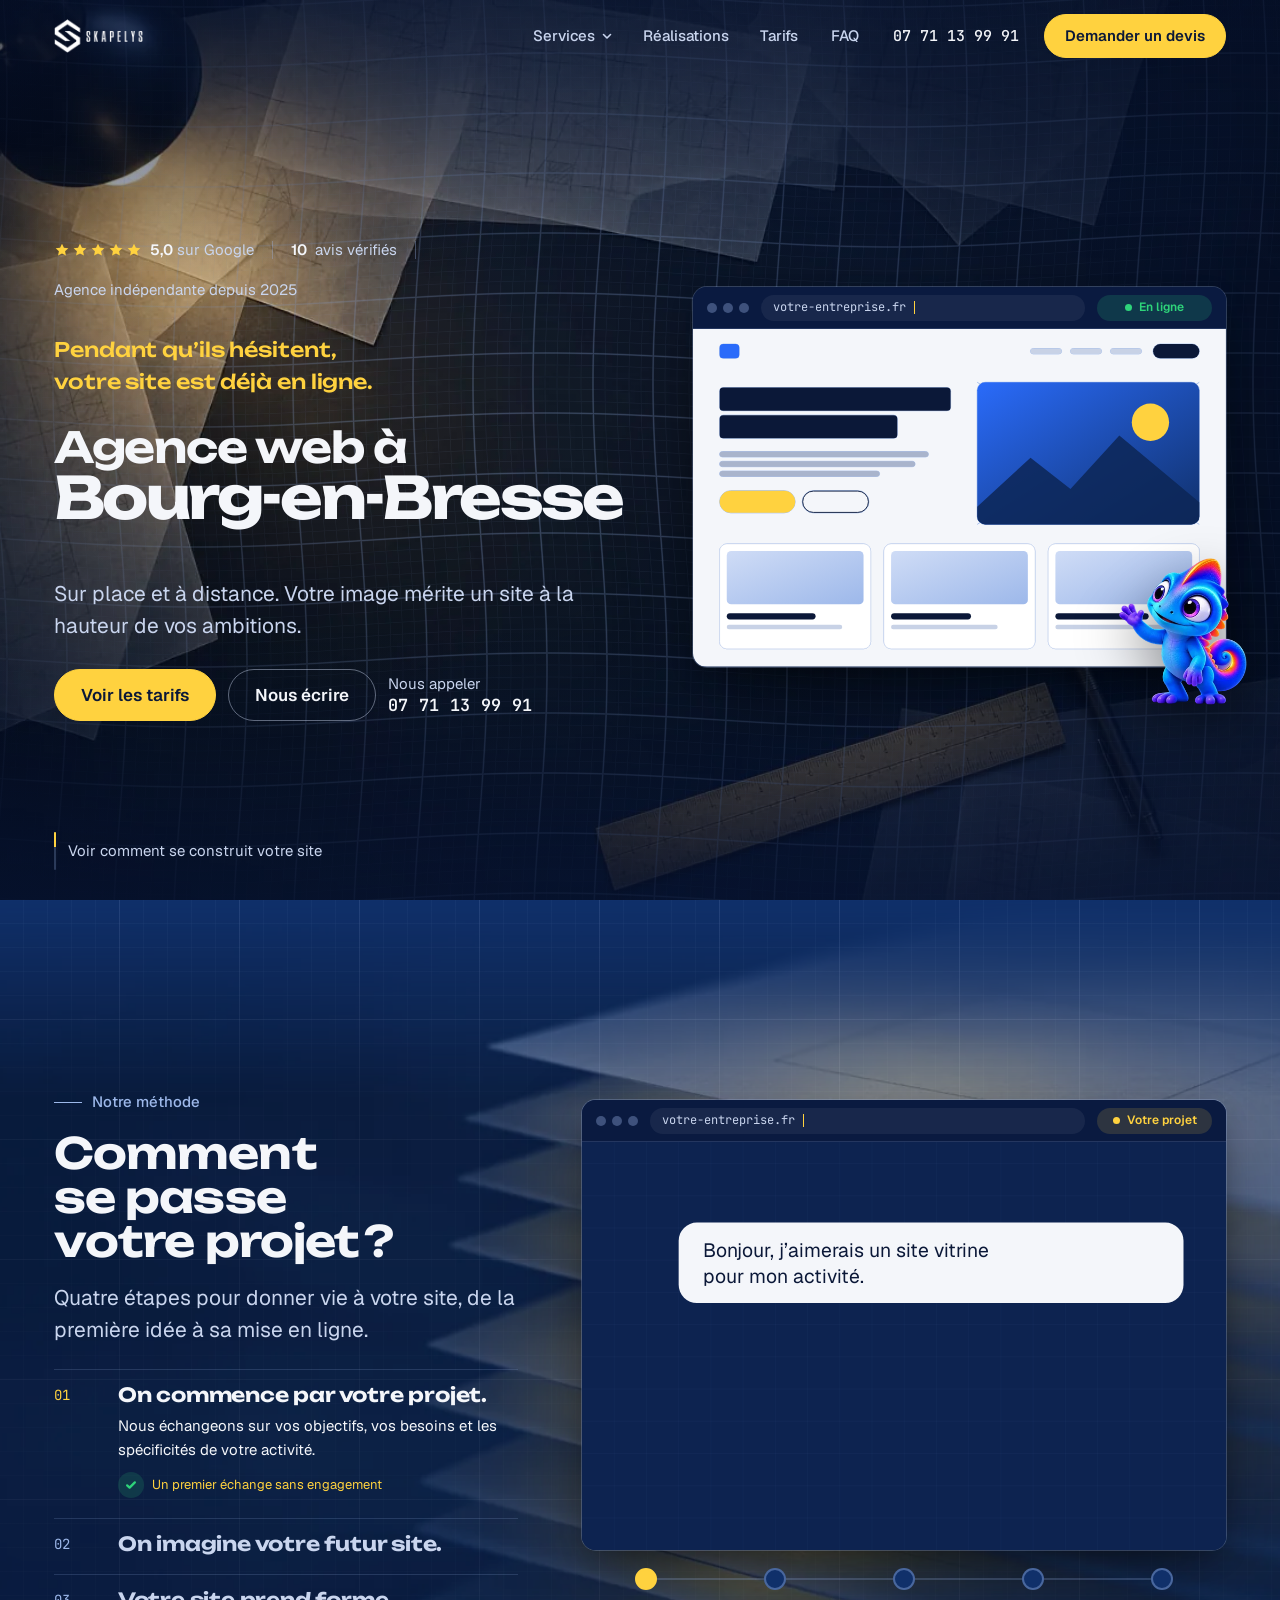
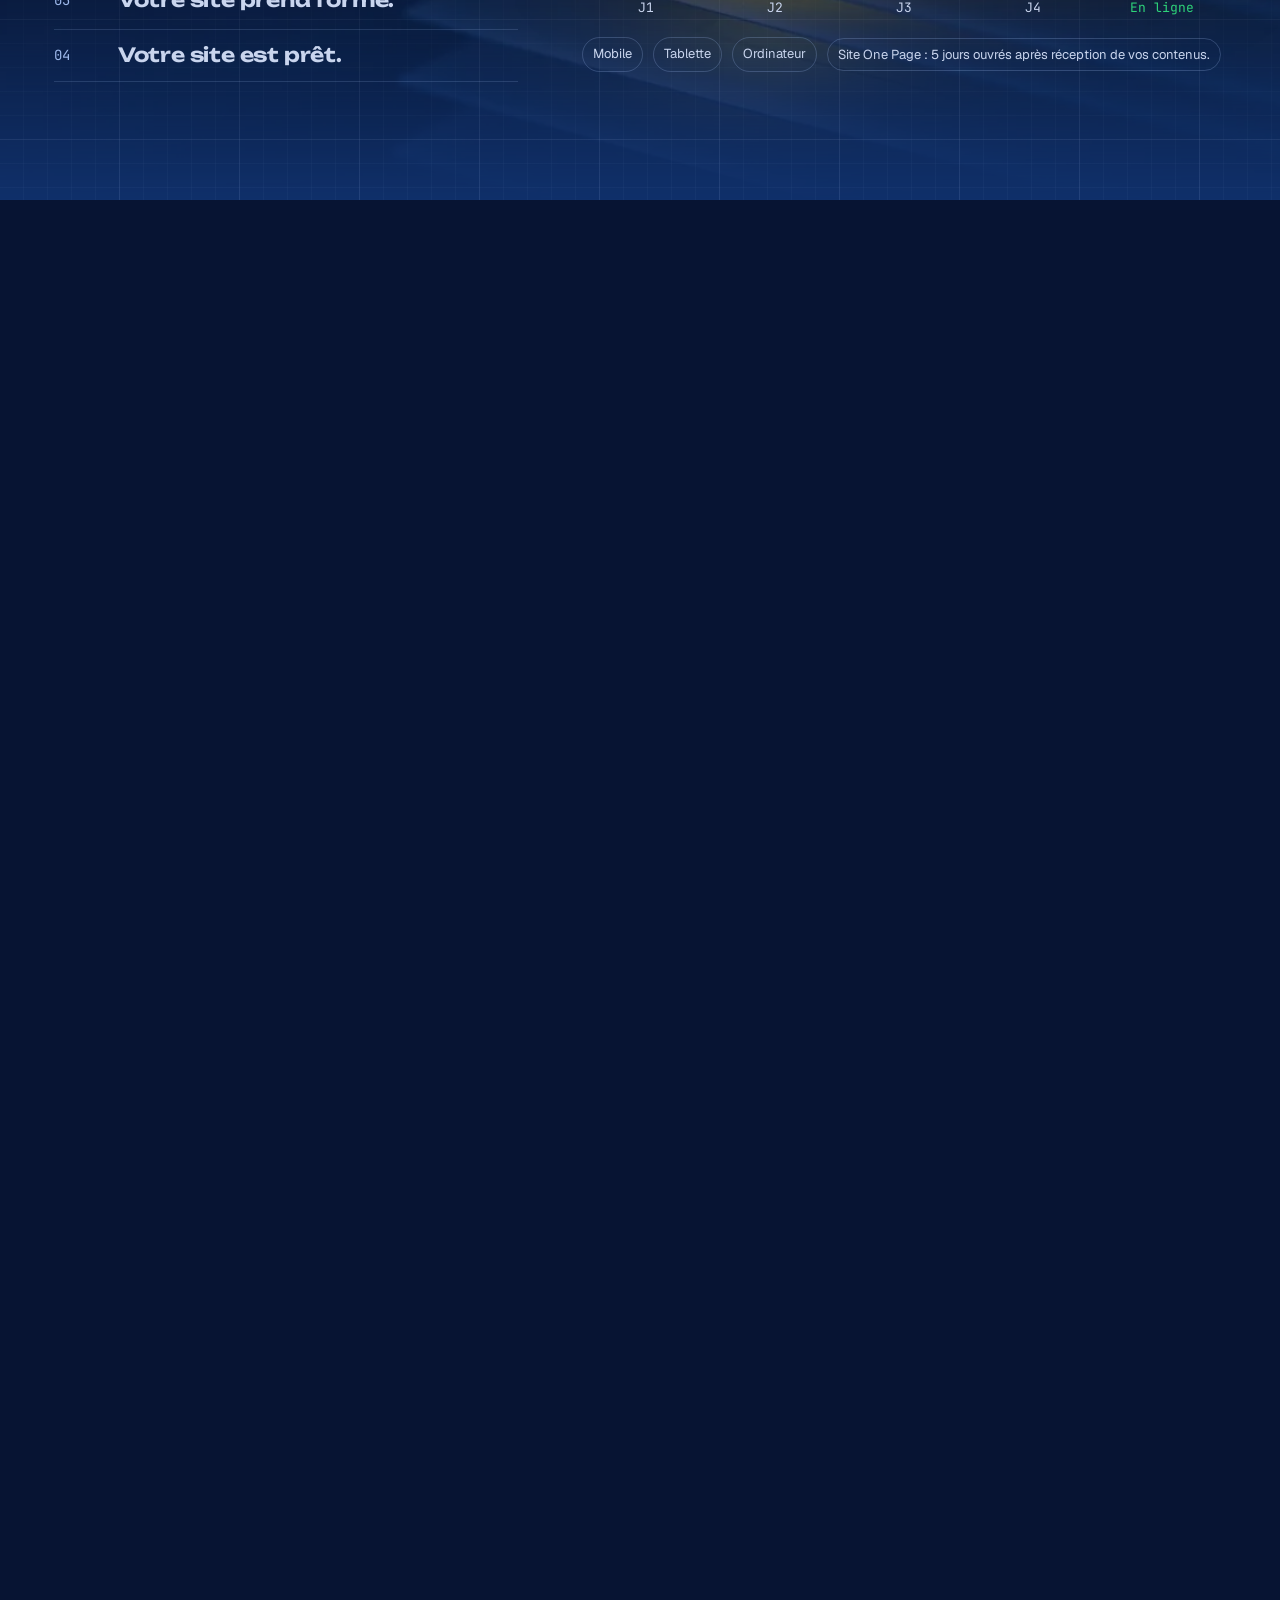
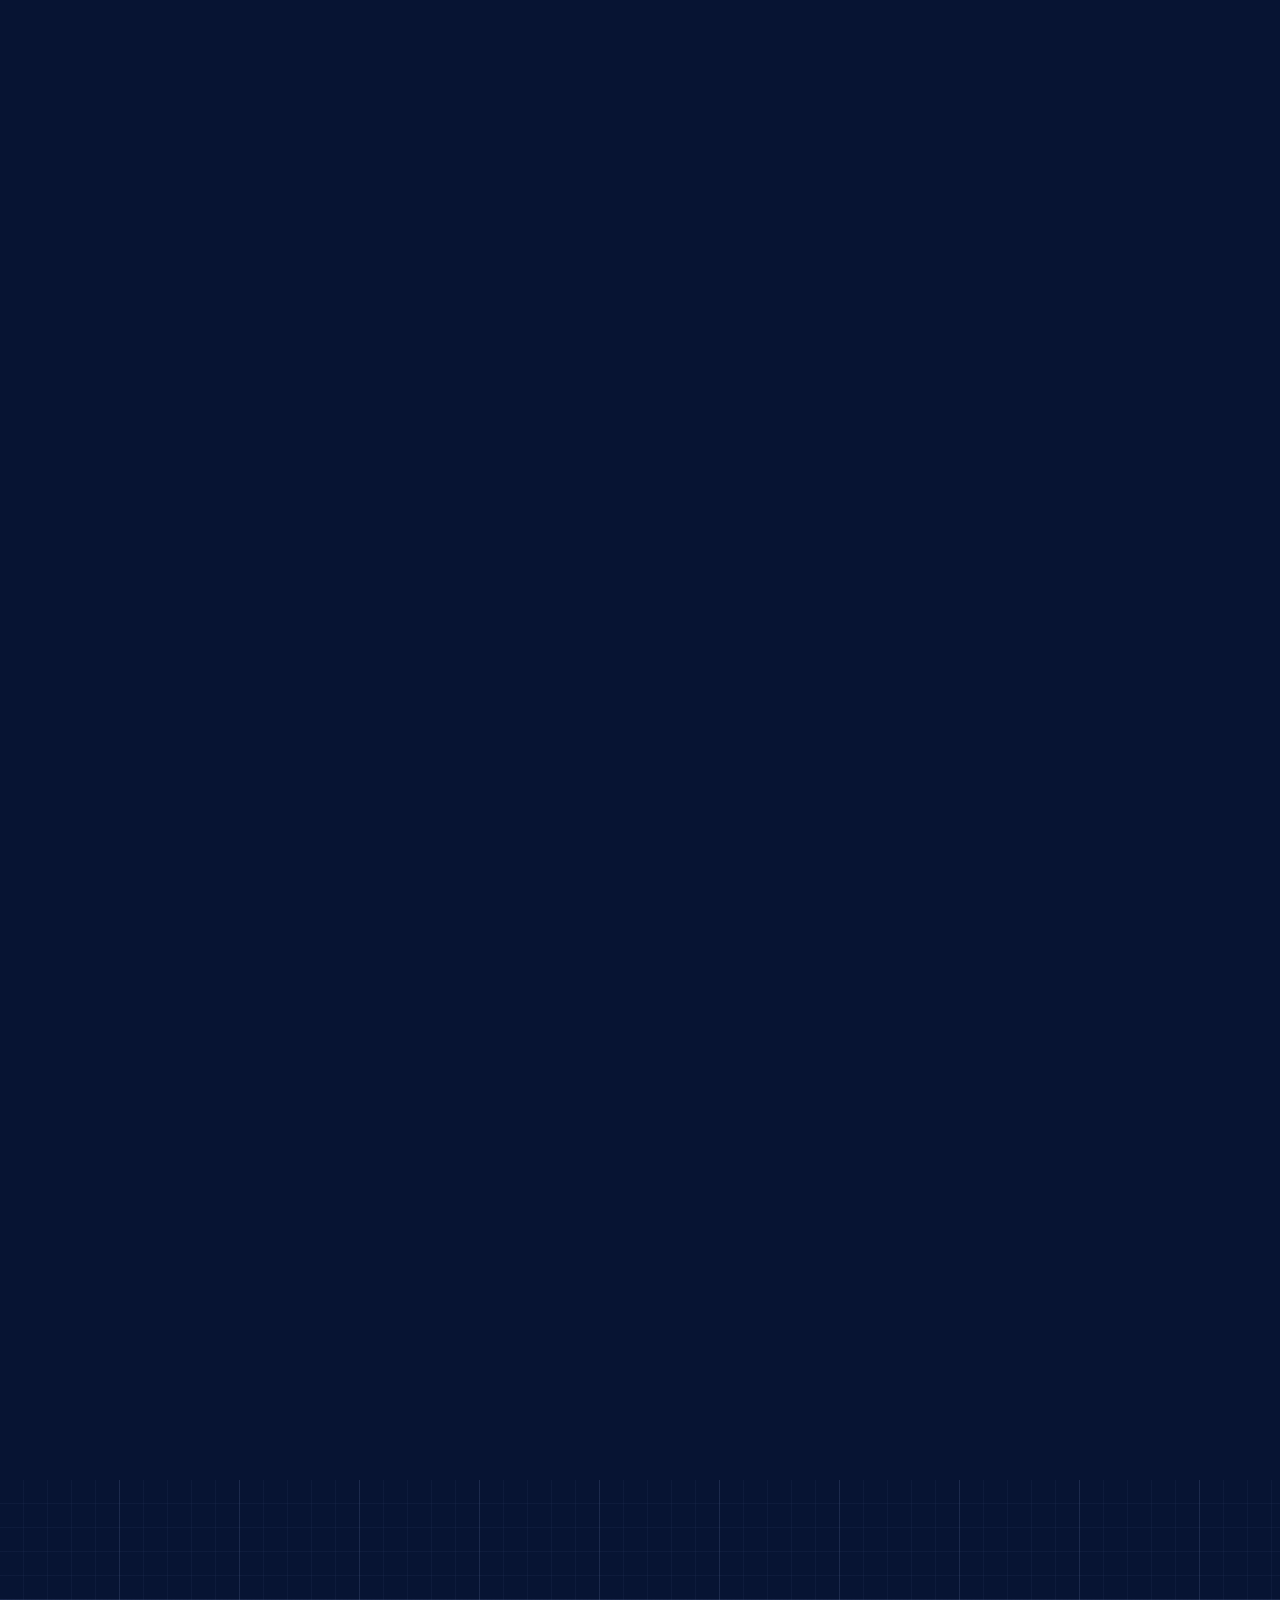
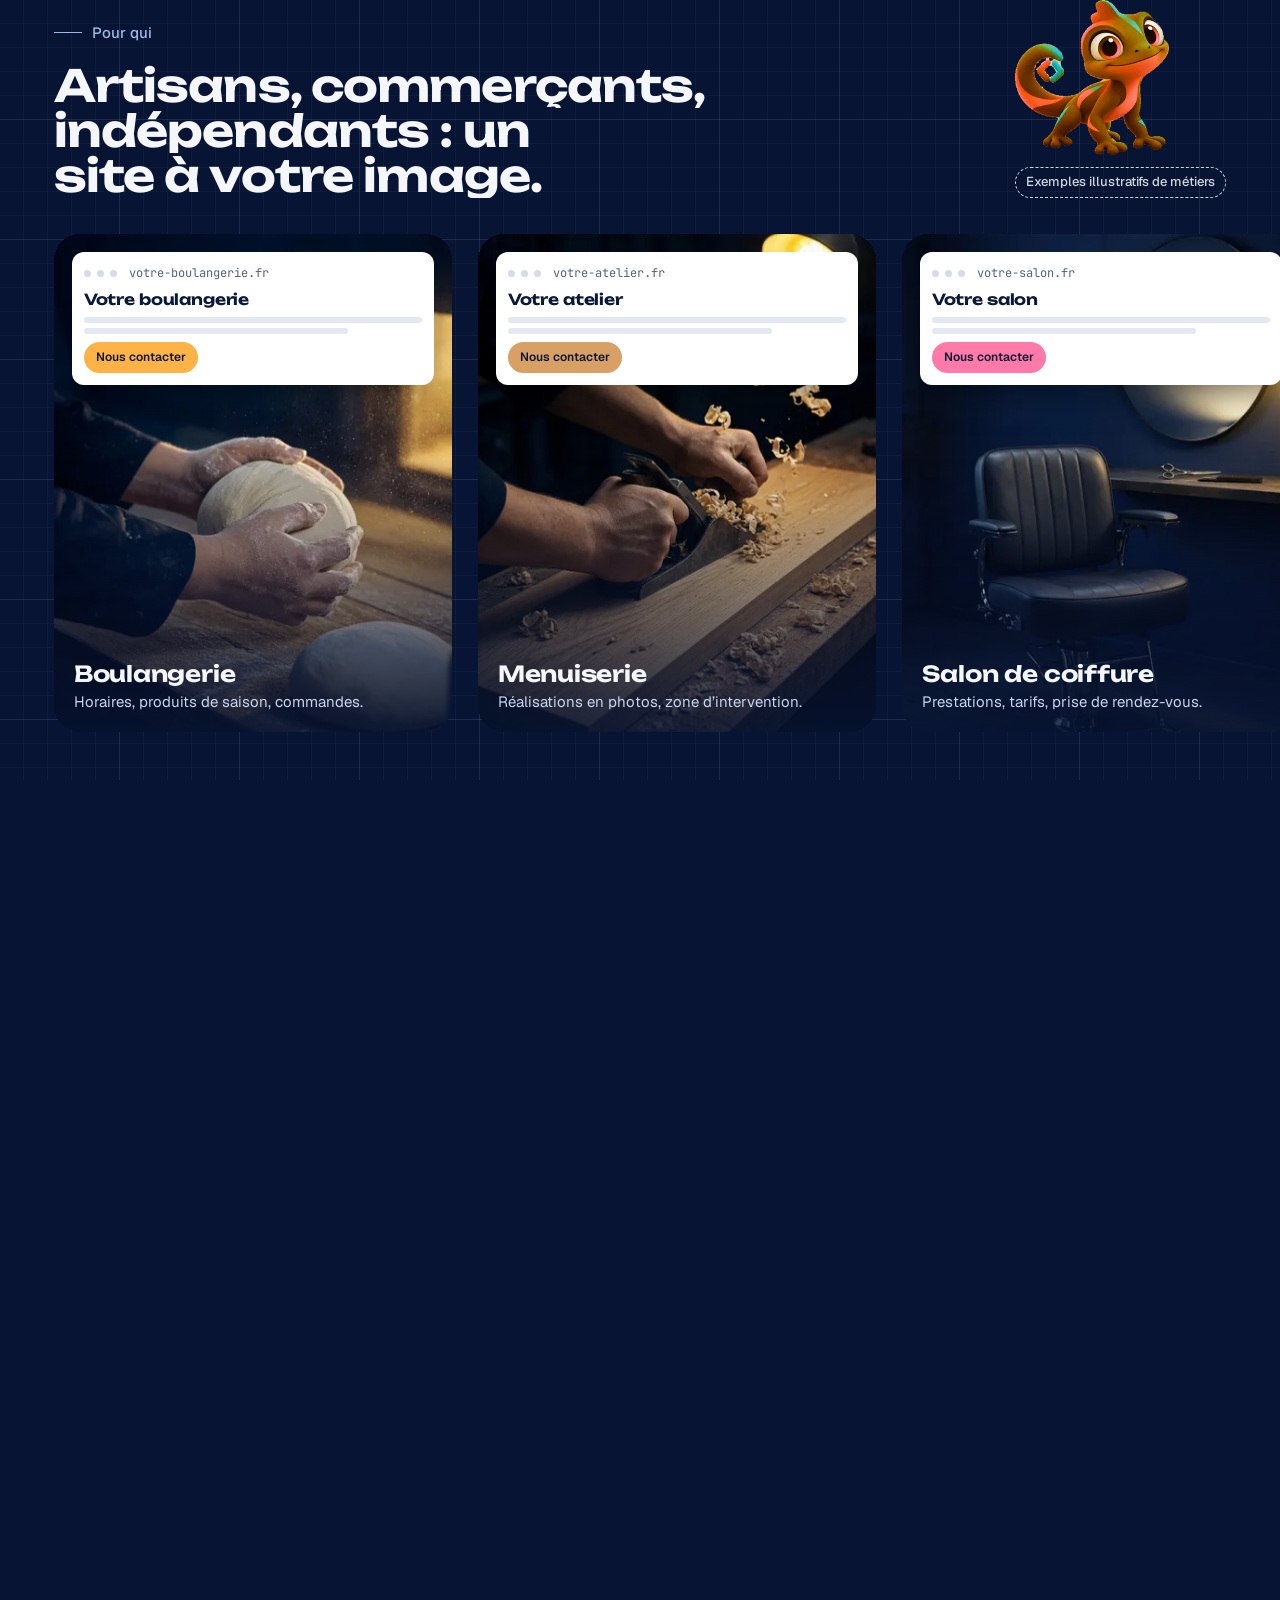
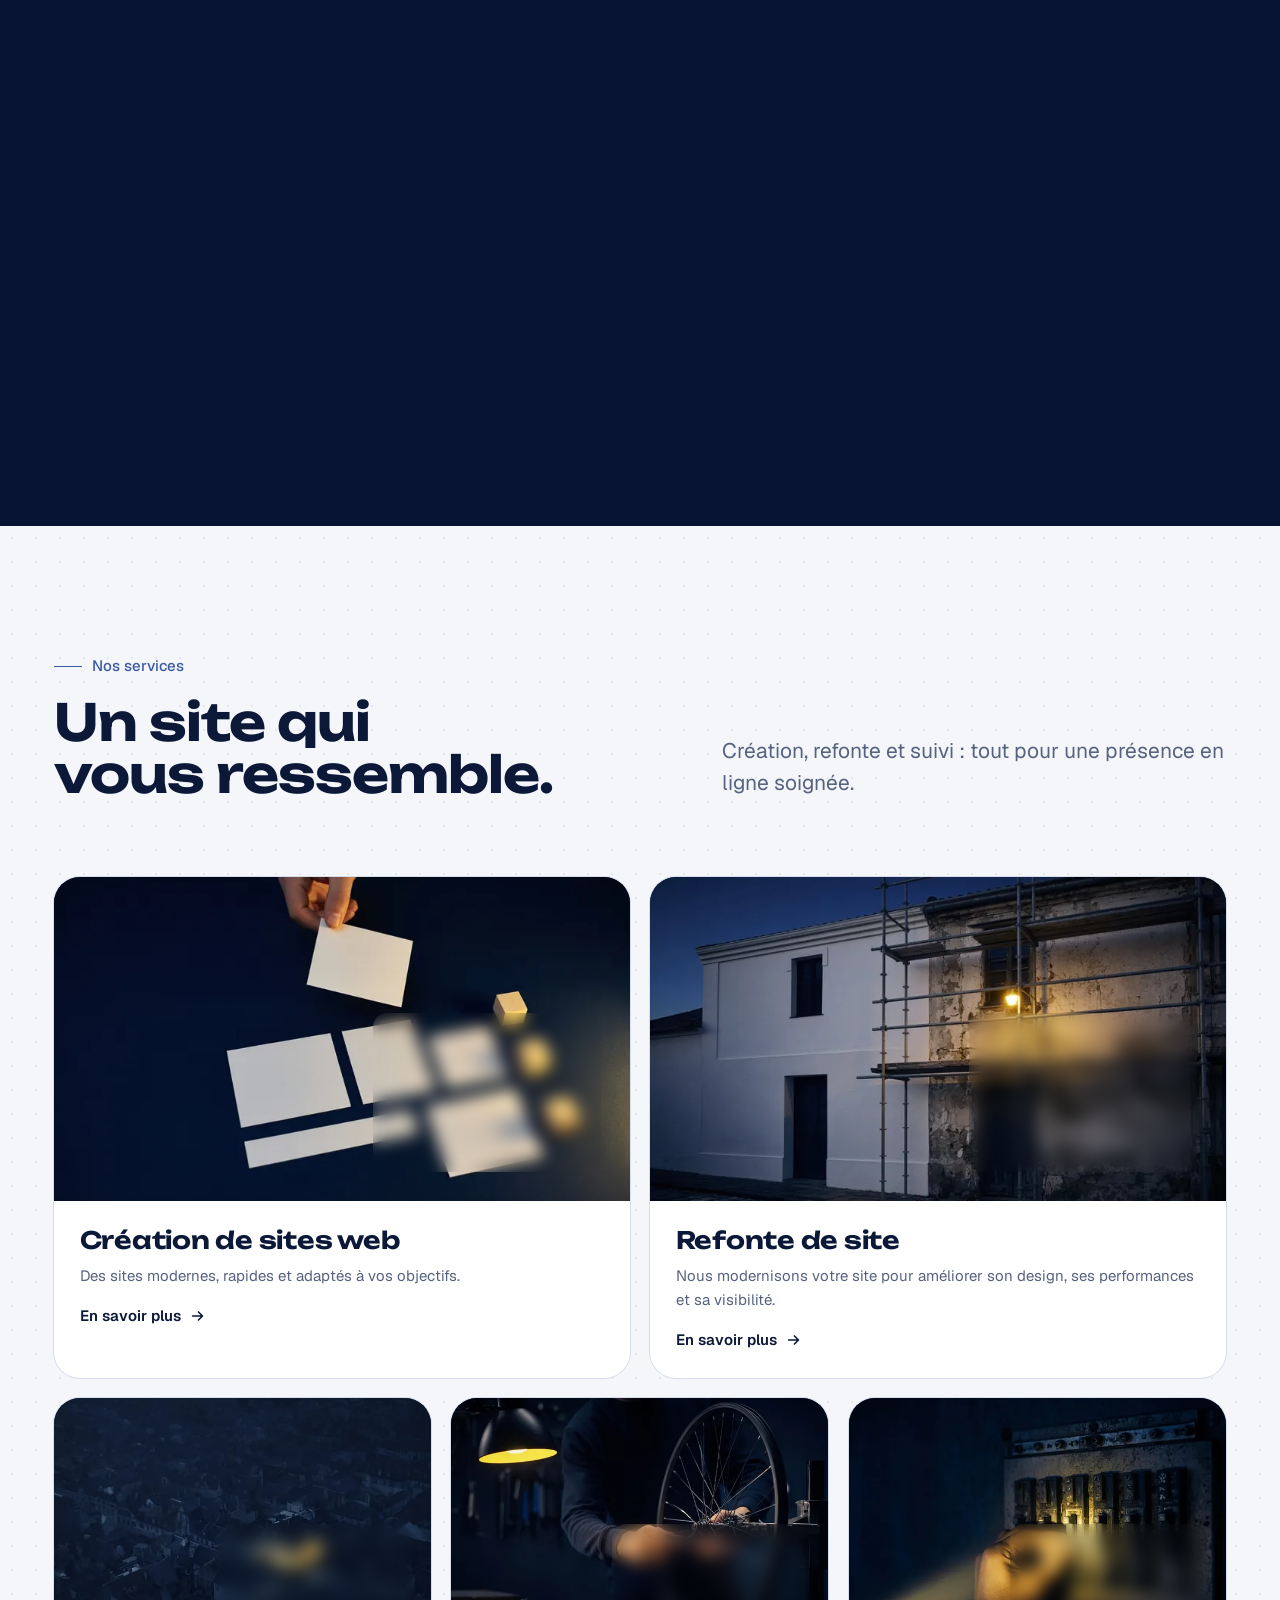
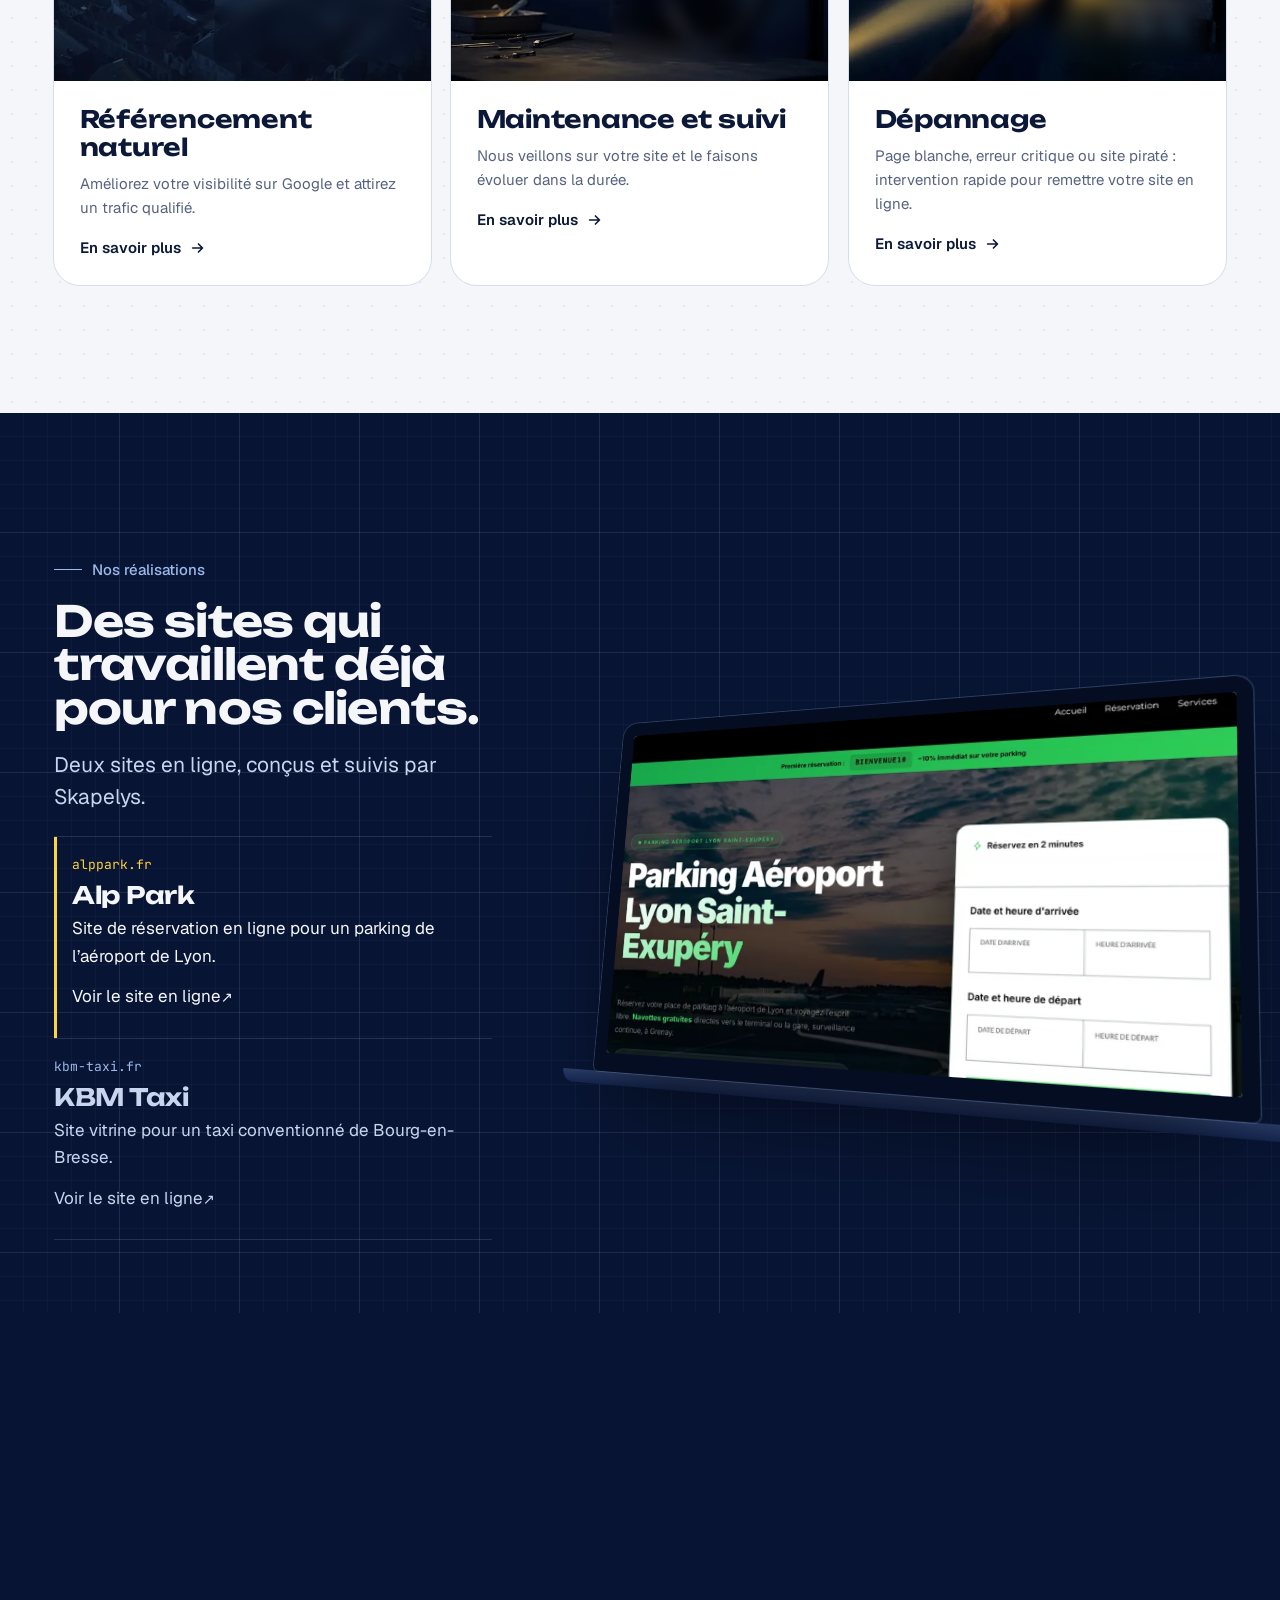
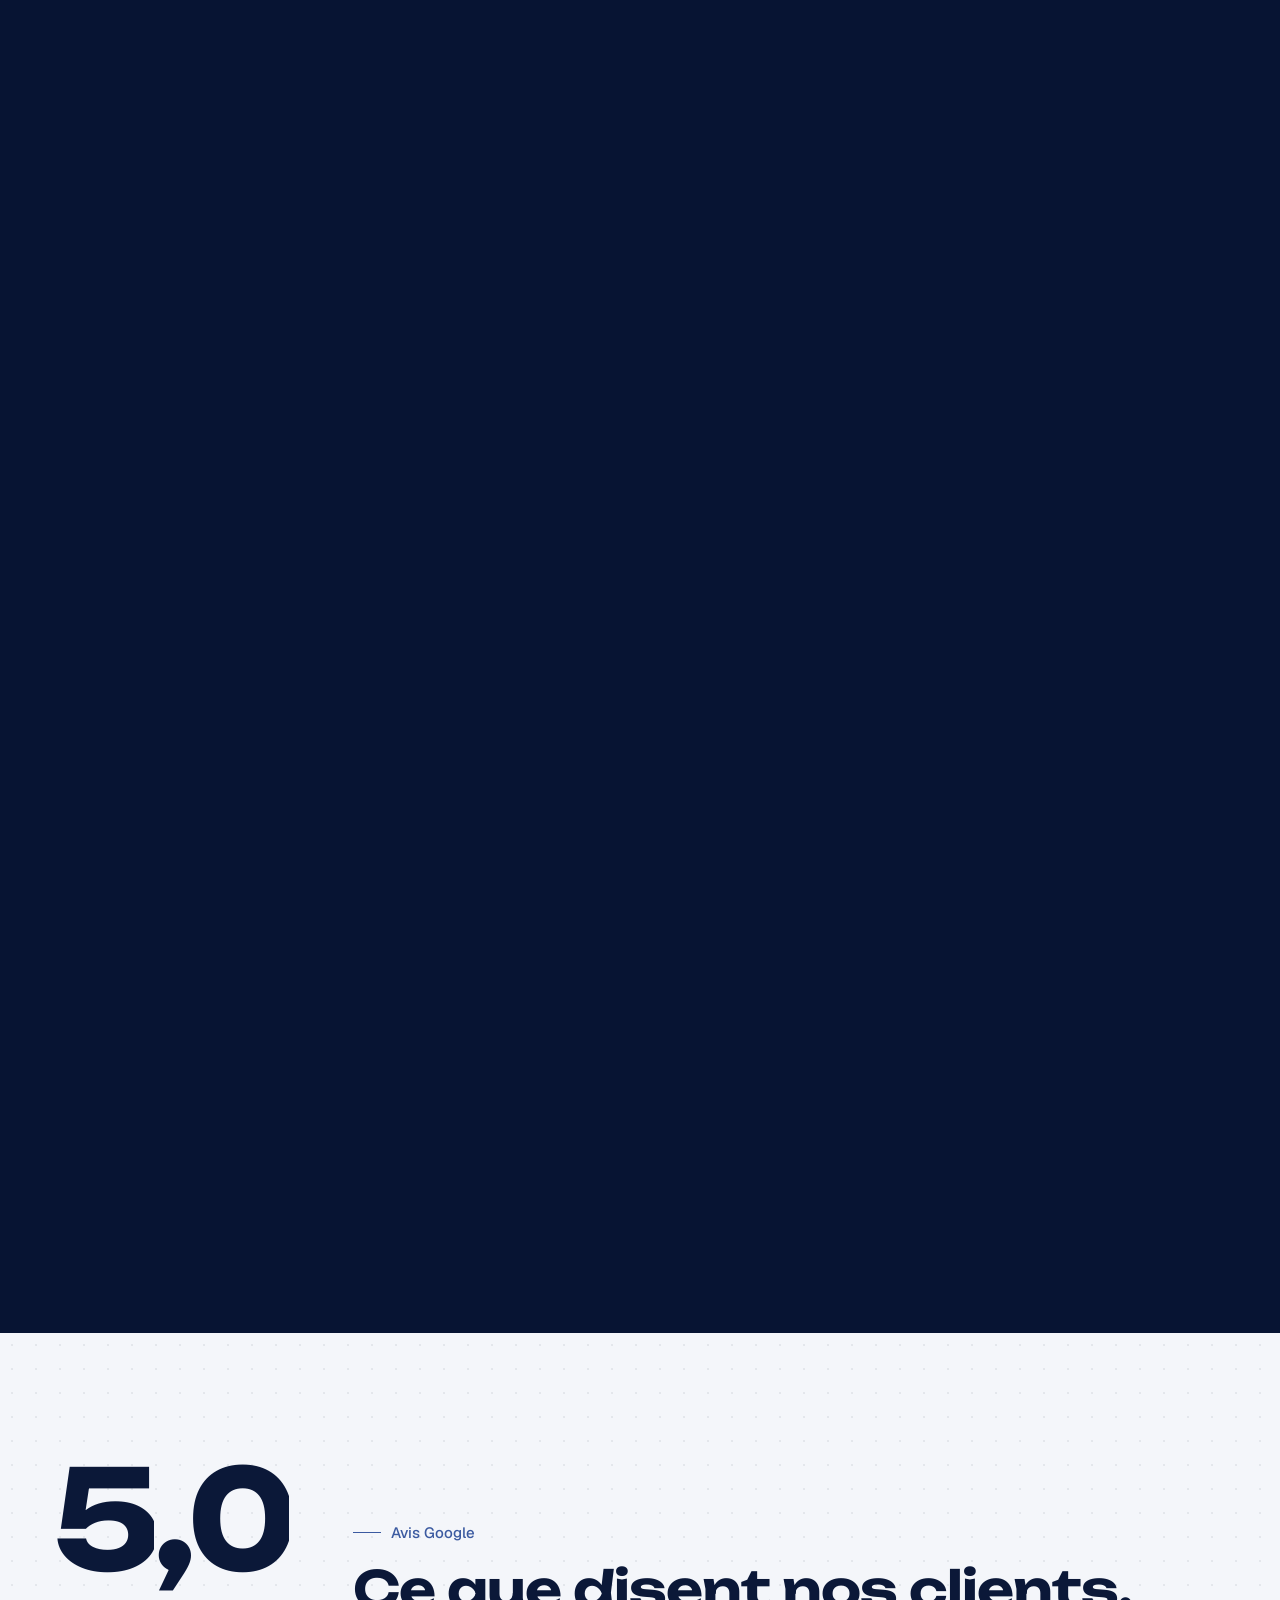
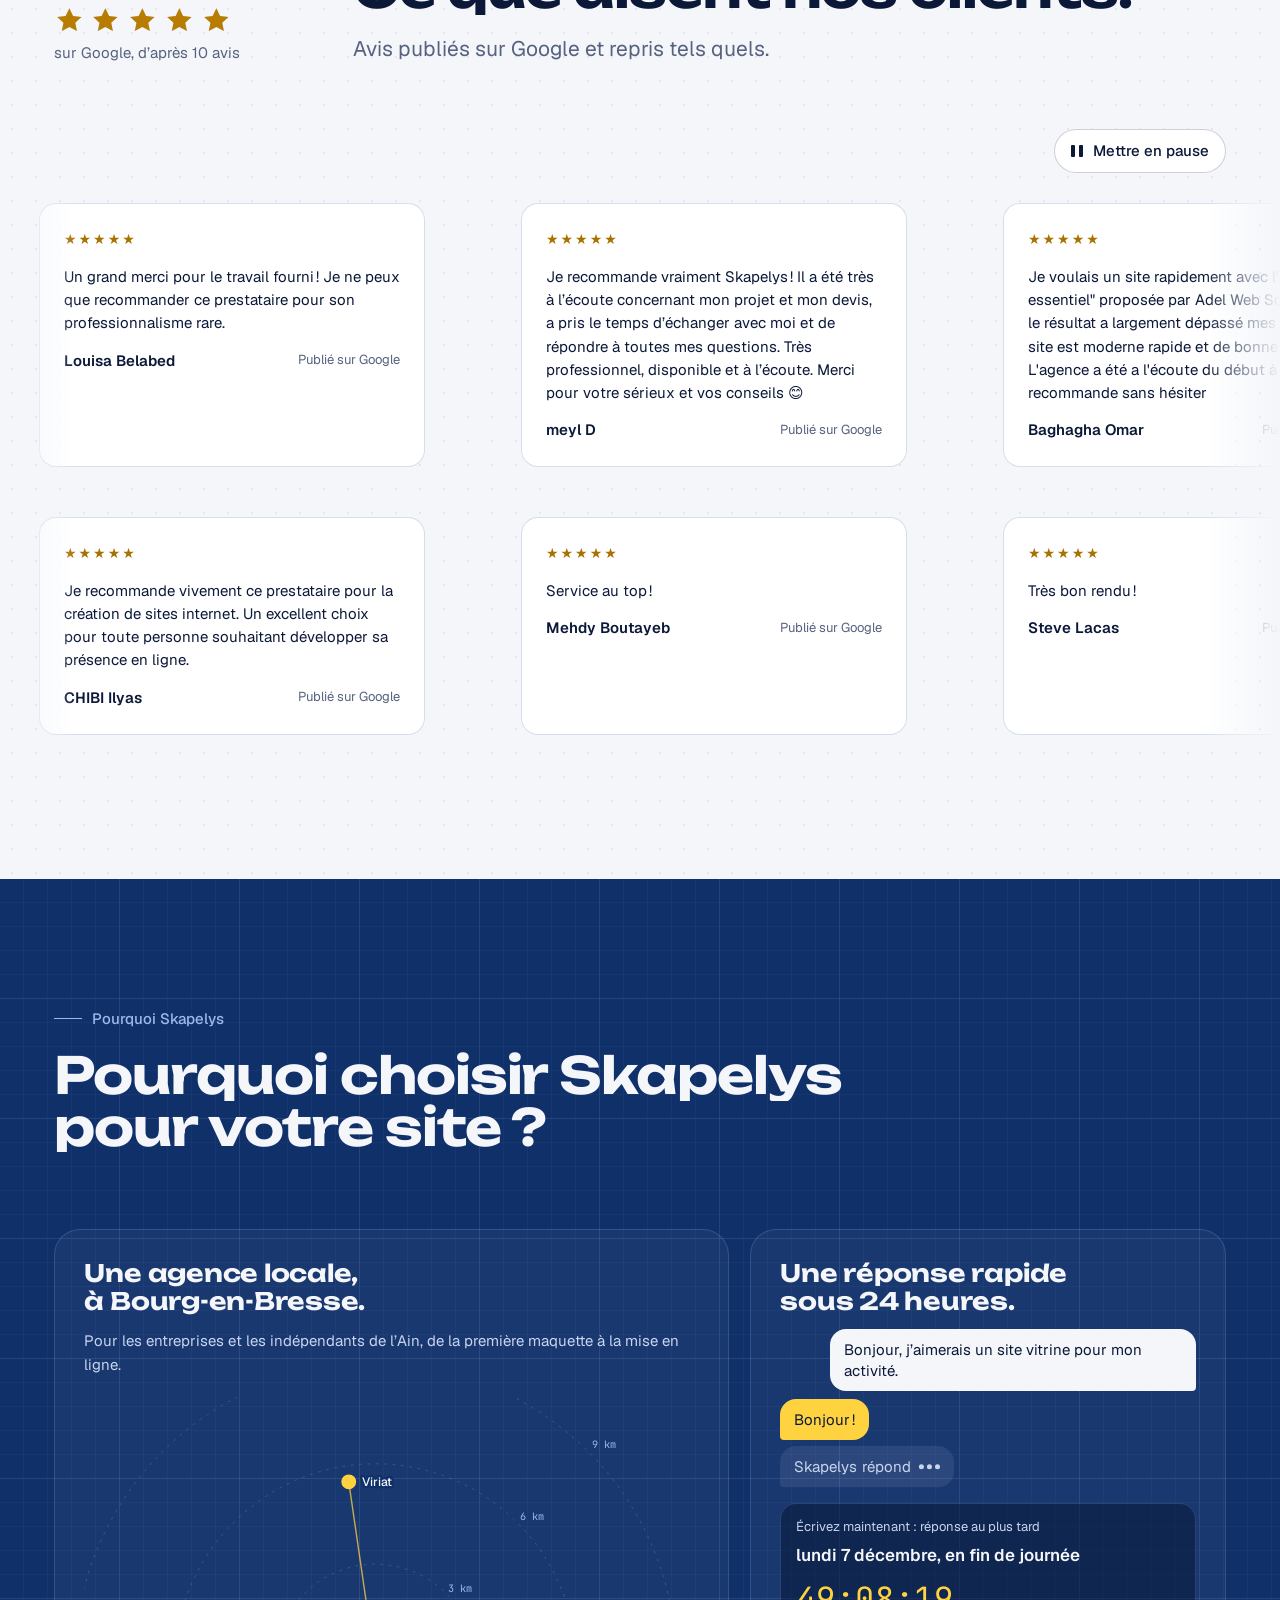
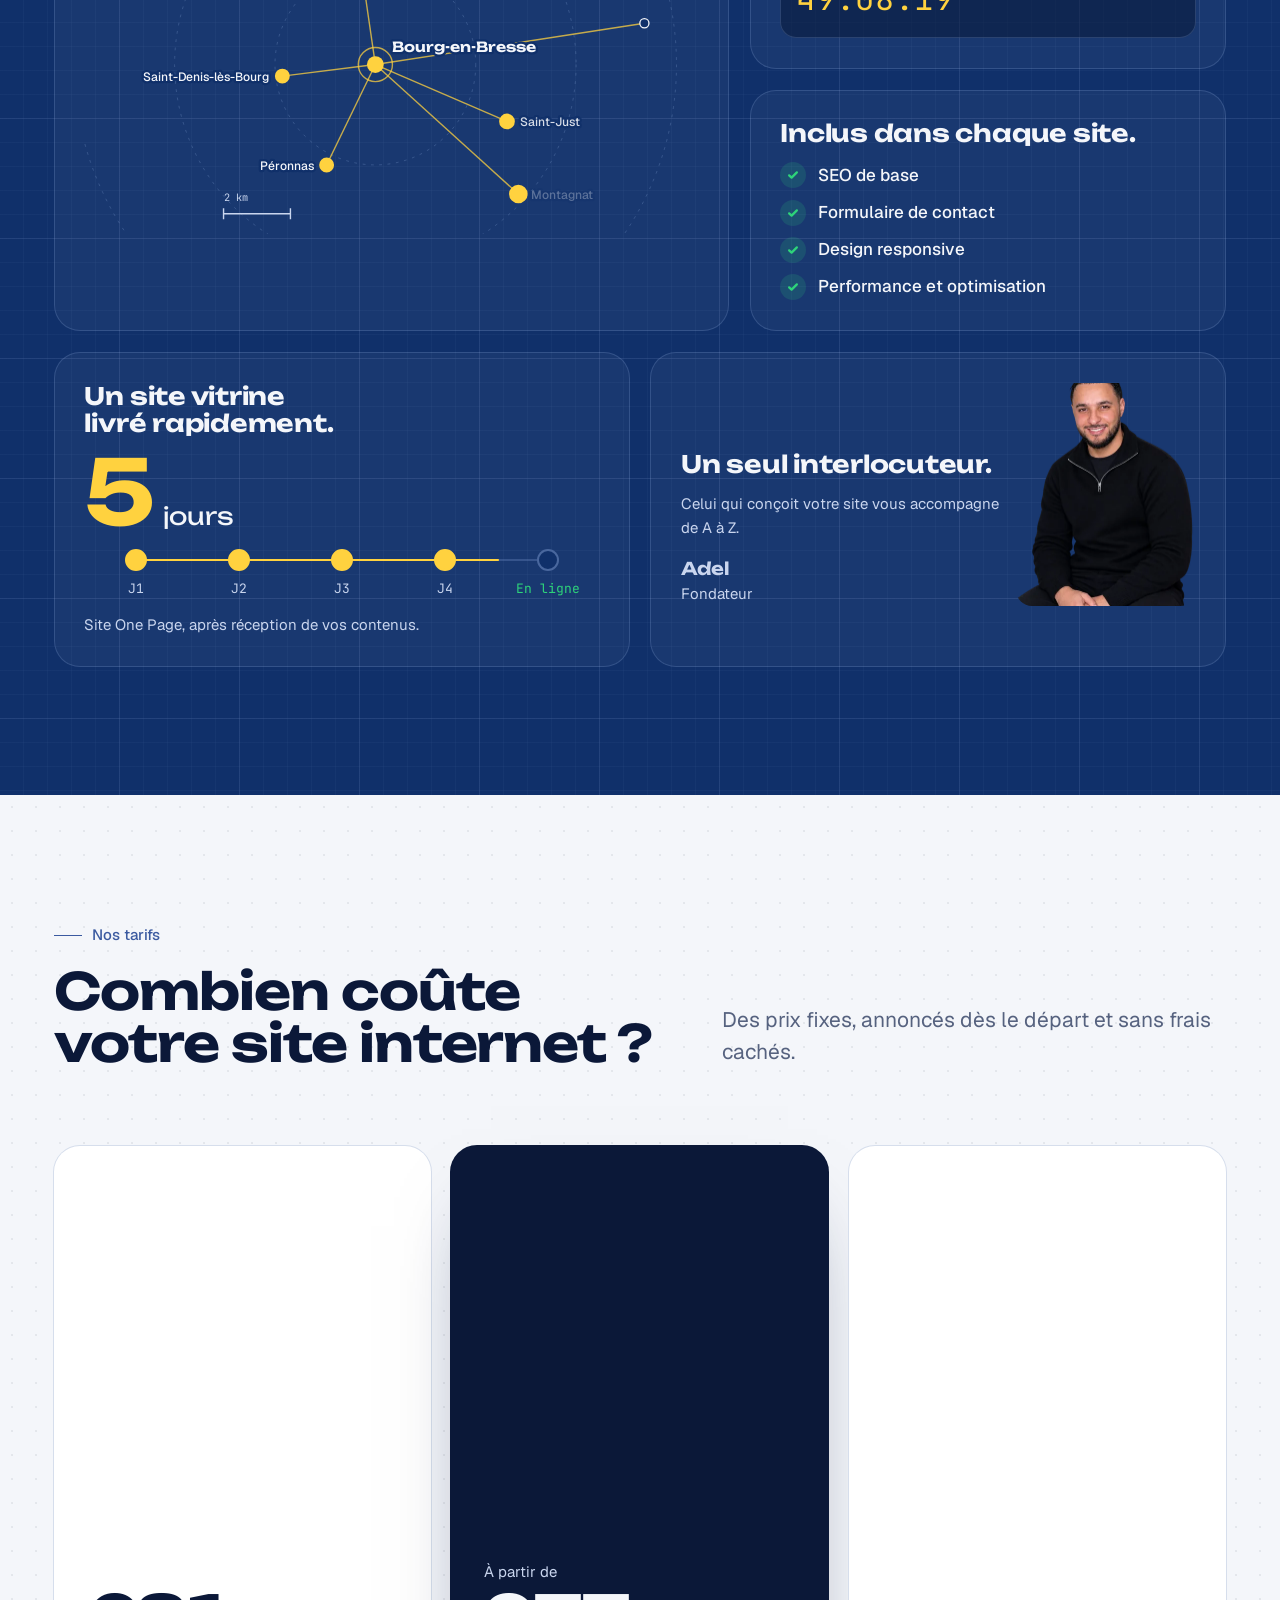
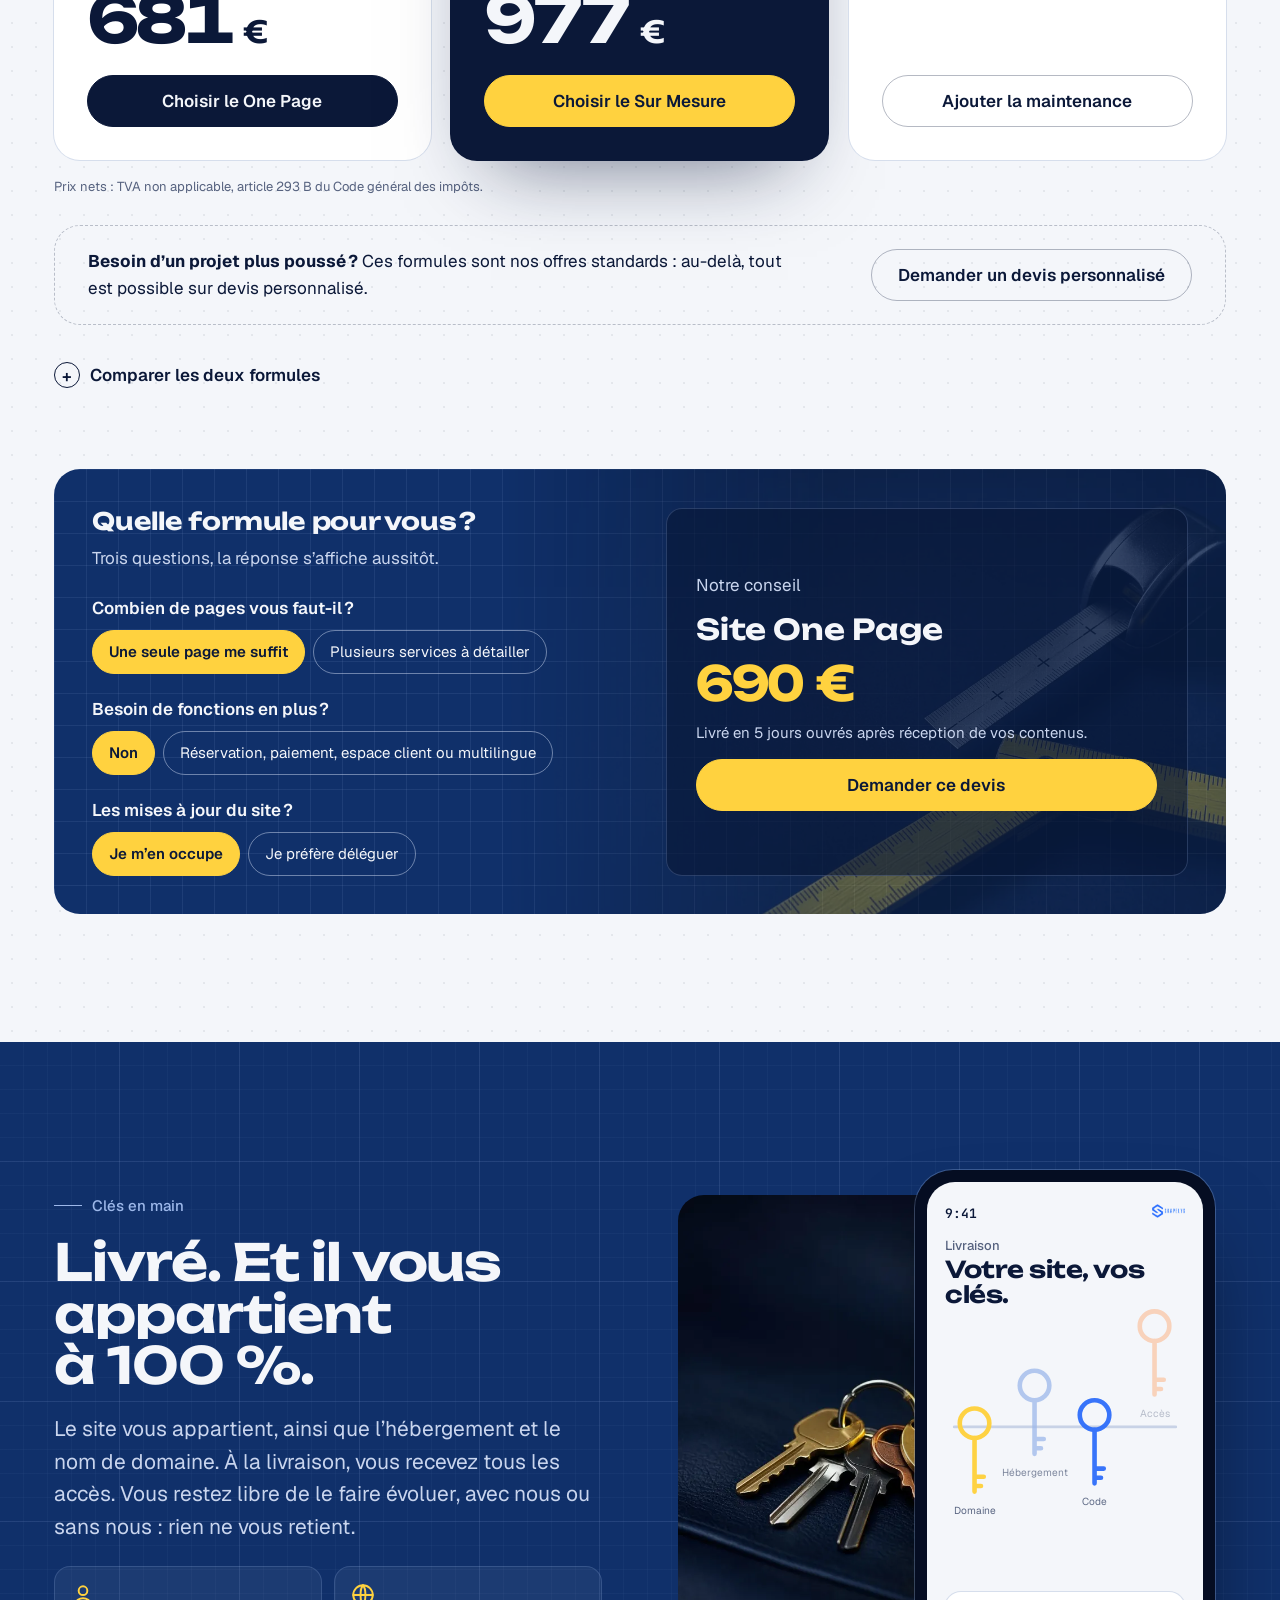
==== commit e24a8260: "v5 images ouverture" ====
--- a/index.html
+++ b/index.html
@@ -29,7 +29,7 @@
 <link rel="preload" href="assets/fonts/unbounded.woff2" as="font" type="font/woff2" crossorigin>
 <link rel="preload" href="assets/fonts/geist.woff2" as="font" type="font/woff2" crossorigin>
 <style>html,body{background:#071433}</style>
-<link rel="stylesheet" href="assets/css/site.css?v=4">
+<link rel="stylesheet" href="assets/css/site.css?v=5">
 <script>
 (function(){var d=document.documentElement;d.classList.remove('no-js');d.classList.add('js','intro');var m='';try{m=localStorage.getItem('sk-motion')||''}catch(e){}var r=window.matchMedia&&matchMedia('(prefers-reduced-motion: reduce)').matches;if(m==='reduce'||(r&&m!=='full')){d.classList.add('motion-reduce');d.classList.remove('intro')}else if(m==='full'){d.classList.add('motion-full')}setTimeout(function(){d.classList.remove('intro')},2900)})();
 </script>
@@ -37,11 +37,11 @@
 <script defer src="assets/vendor/gsap/gsap.min.js"></script>
 <script defer src="assets/vendor/gsap/ScrollTrigger.min.js"></script>
 <script defer src="assets/vendor/gsap/SplitText.min.js"></script>
-<link rel="modulepreload" href="assets/js/main.js?v=4">
-<link rel="modulepreload" href="assets/js/modules/core.js?v=4">
-<link rel="modulepreload" href="assets/js/modules/sections.js?v=4">
-<link rel="modulepreload" href="assets/js/modules/deadline.js?v=4">
-<script type="module" src="assets/js/main.js?v=4"></script>
+<link rel="modulepreload" href="assets/js/main.js?v=5">
+<link rel="modulepreload" href="assets/js/modules/core.js?v=5">
+<link rel="modulepreload" href="assets/js/modules/sections.js?v=5">
+<link rel="modulepreload" href="assets/js/modules/deadline.js?v=5">
+<script type="module" src="assets/js/main.js?v=5"></script>
 </head>
 <body data-page="accueil">
 <a class="skip" href="#contenu">Aller au contenu</a>
--- a/assets/css/site.css
+++ b/assets/css/site.css
@@ -1093,7 +1093,8 @@
 
 /* ---------- Pages légales ---------- */
 .page-hero--doc { padding-bottom: clamp(44px, 6vw, 84px); }
-.page-hero--doc .hero-bg { opacity: .32; }
+.page-hero--doc .hero-bg { opacity: .7; }
+.page-hero--doc .hero-bg img { object-position: 50% 78%; }
 .page-hero--doc .wrap { grid-template-columns: minmax(0, 1fr); }
 .page-hero--doc .h1-sub { font-family: var(--f-cote); font-size: var(--t-s); }
 .doc { padding-block: clamp(56px, 8vw, 110px); }
